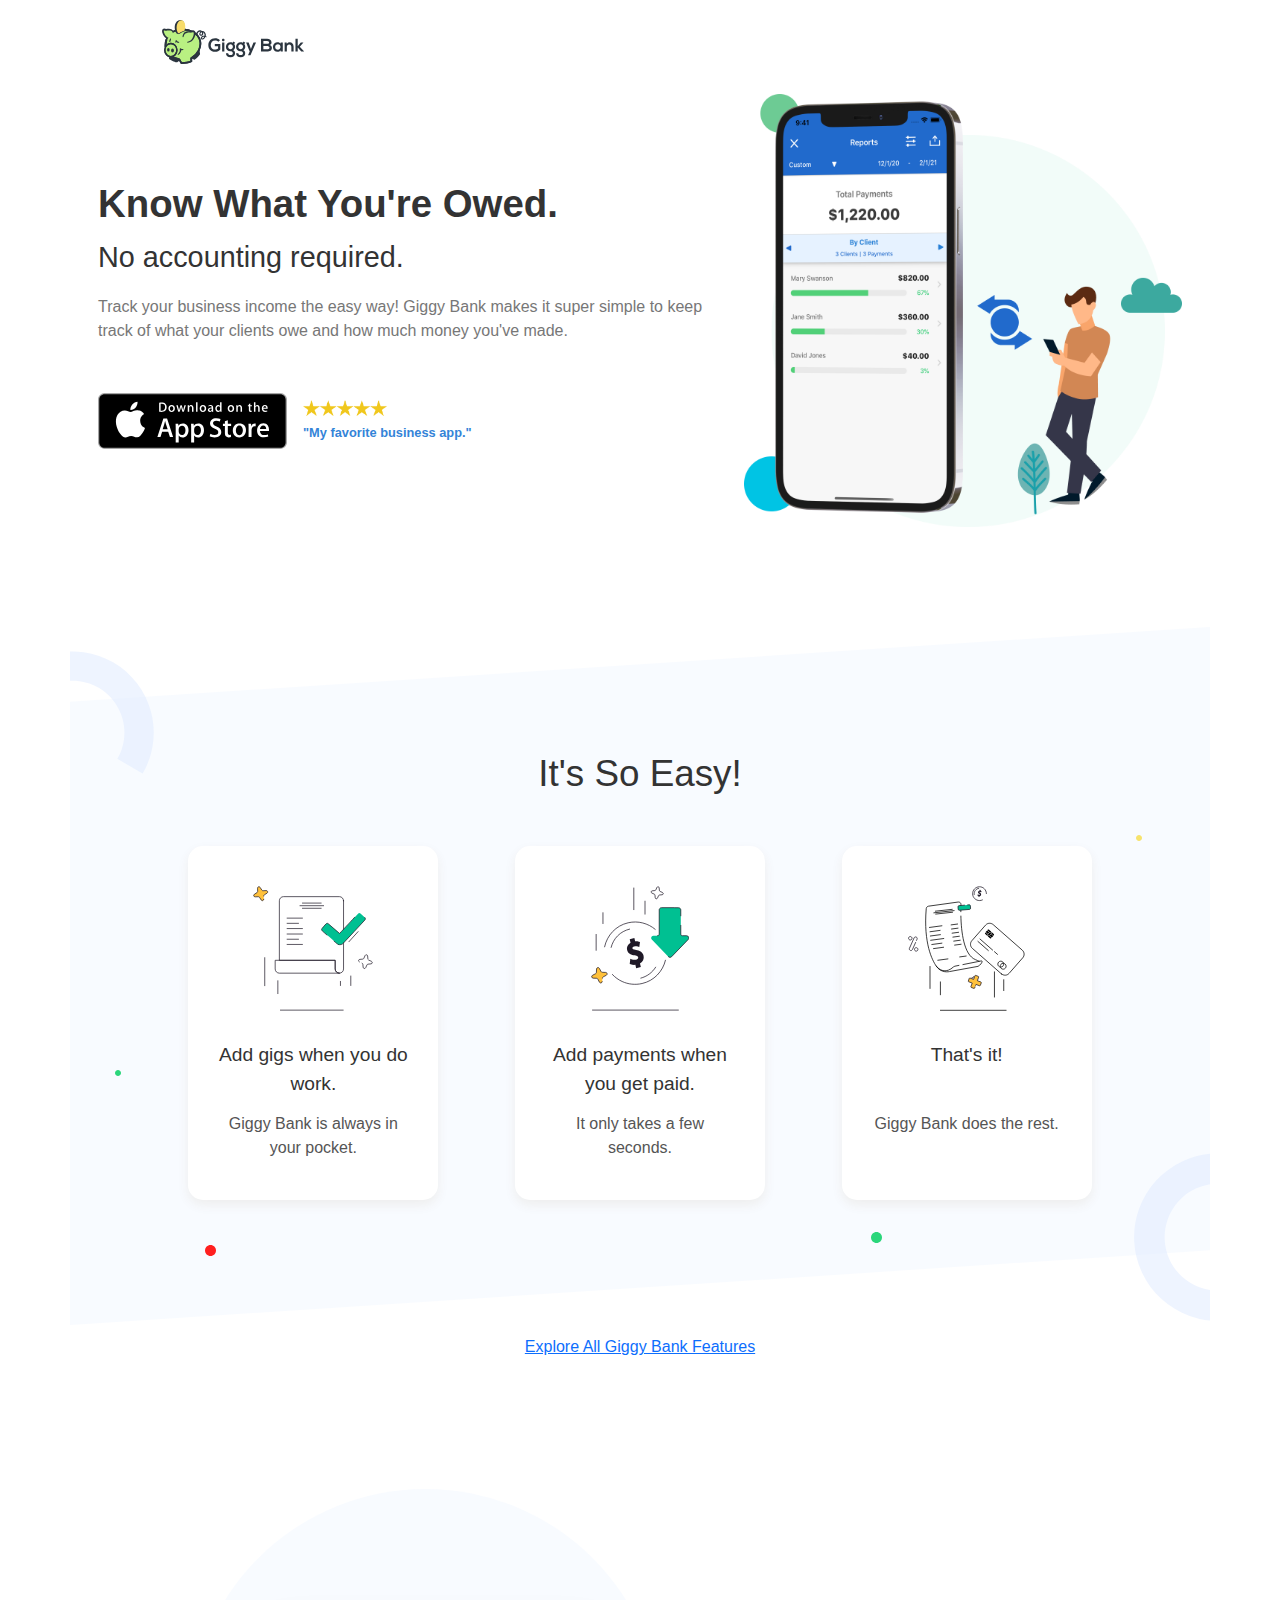
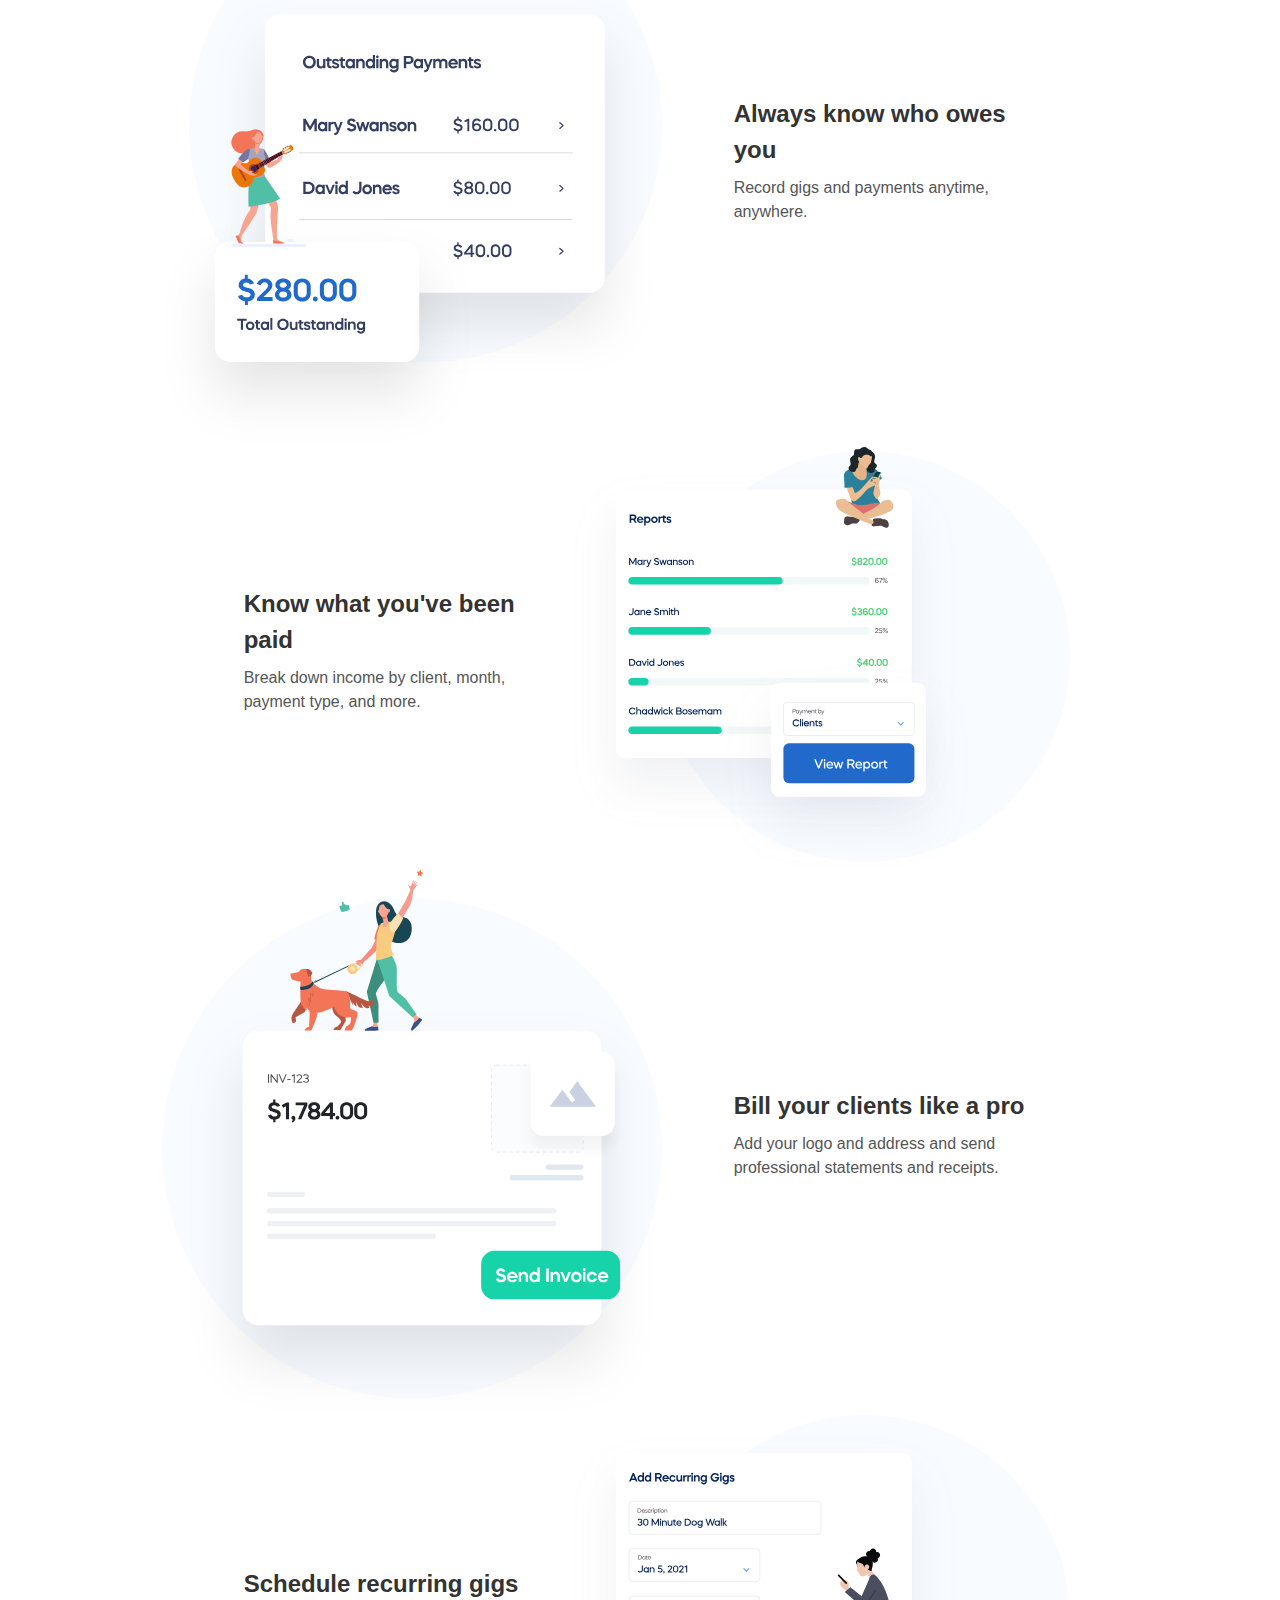
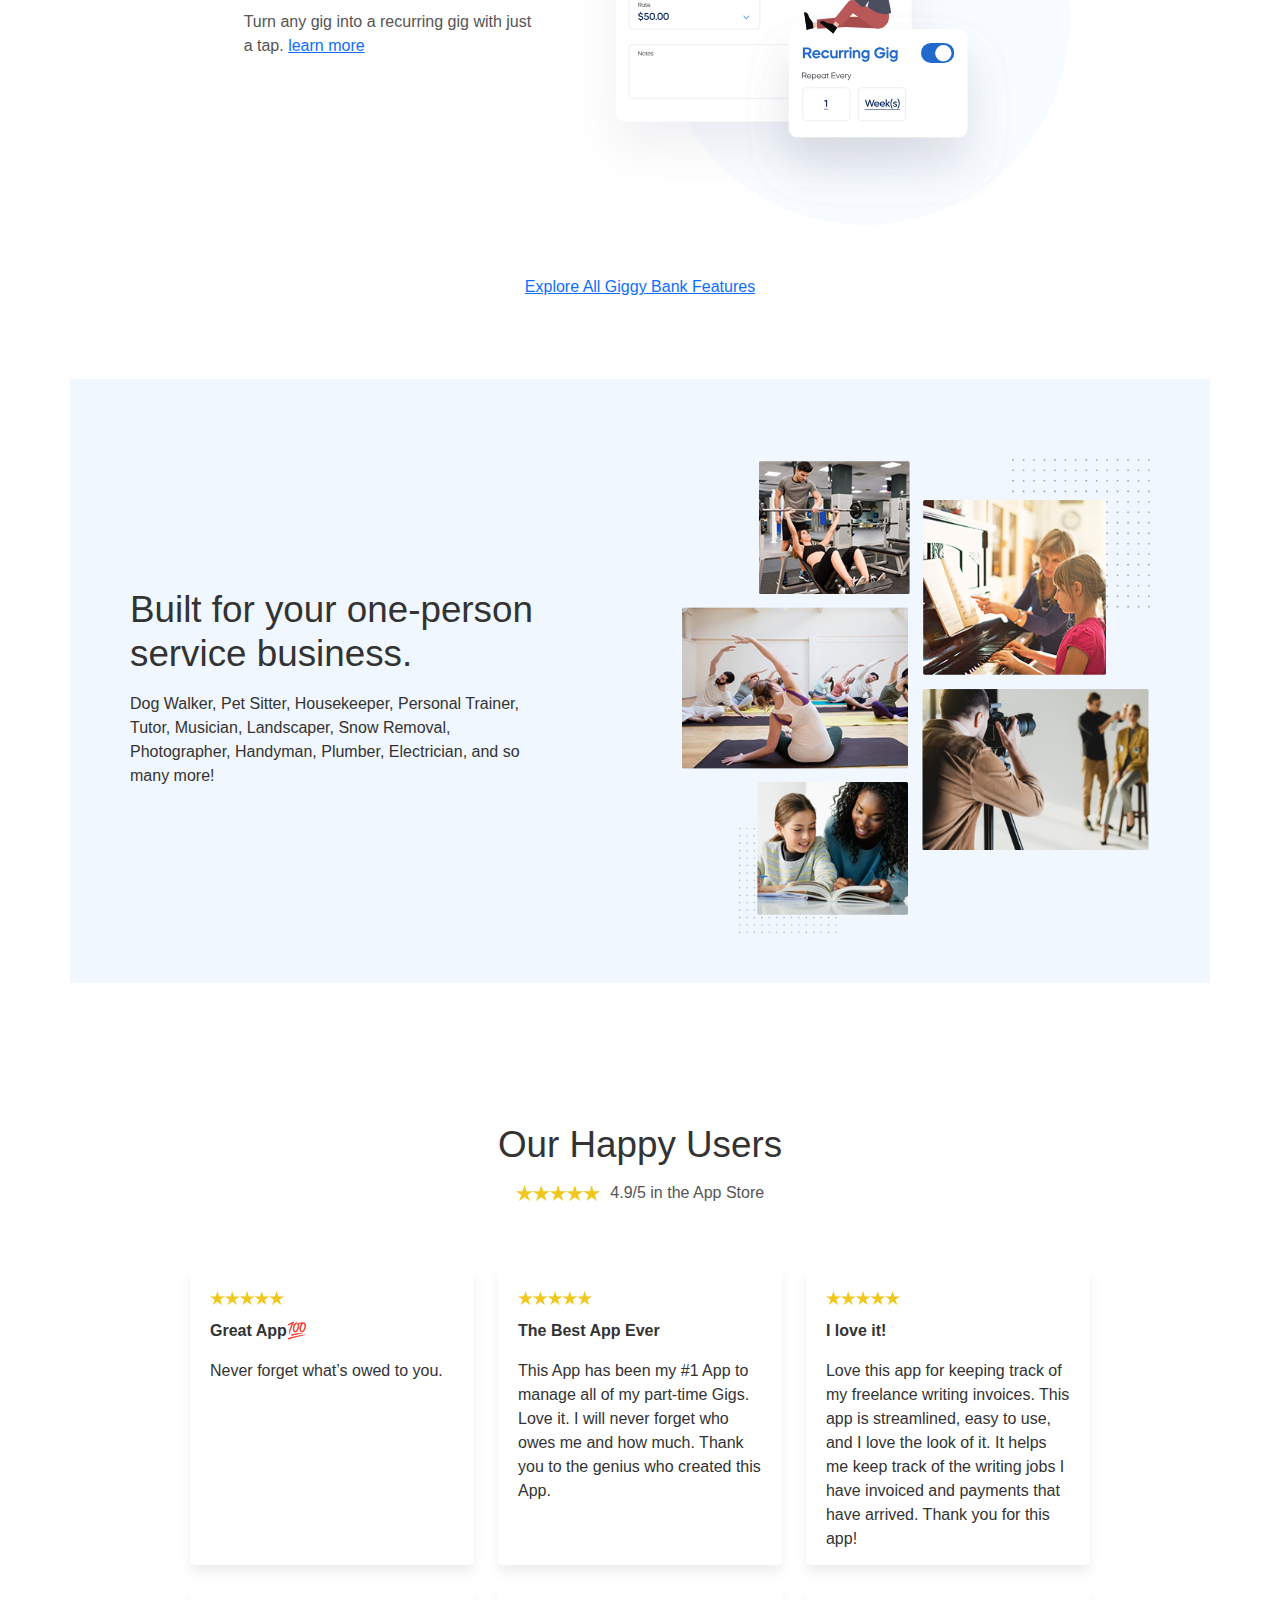
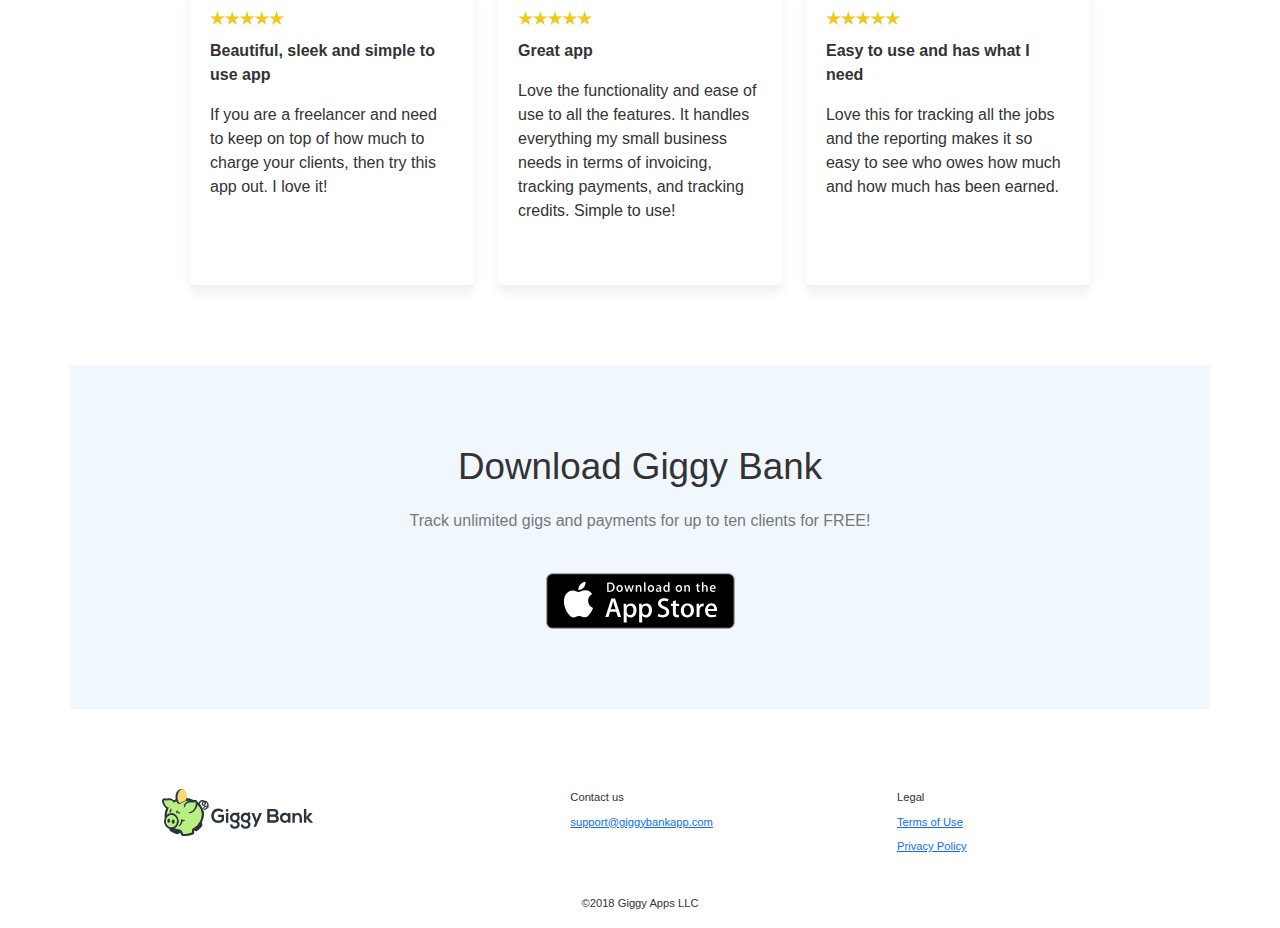
==== index.html @ b068553e "add how to for recurring charges. sitewide layout fixes." ====
<!doctype html>
<html lang="en">

<head>
  <meta http-equiv="Content-Type" content="text/html;charset=UTF-8">
  <meta http-equiv="X-UA-Compatible" content="IE=edge">
  <meta name="viewport" content="width=device-width, initial-scale=1">
  <meta name="description" content="Giggy Bank - Simple Income Tracking For Freelance Businesses">
  <meta http-equiv="Cache-control" content="max-age=2592000">

  <title>Giggy Bank - Simple Income Tracking For Freelance Businesses</title>

  <link rel="shortcut icon" type="image/jpg" href="img/favicon.png"/>
  <link rel="stylesheet" href="css/bootstrap.min.css" />
  <link rel="stylesheet" href="css/style.css" />

  <script async src="https://www.googletagmanager.com/gtag/js?id=G-JTEWN4VPBS"></script>
  <script>
    window.dataLayer = window.dataLayer || [];
    function gtag(){dataLayer.push(arguments);}
    gtag('js', new Date());

    gtag('config', 'G-JTEWN4VPBS');
  </script>

  <script>

    function getURLParameter(name) {
      const params = new URLSearchParams(window.location.search);
      return params.get(name)
    }

    function getCid() {
      var urlCid = getURLParameter('cid')
      return (urlCid != null && urlCid != "") ? urlCid : 'hmpg' 
    }

    function handleAppStoreButtonClicks(event) {      

      let cid = getCid() 

      var appStoreUrl = "https://itunes.apple.com/app/apple-store/id1325116730?pt=118908438&ct=" + cid + "&mt=8"

      gtag('event', 'click', {
        'event_category': 'Outbound Link',
        'event_label': cid,
        'value': 1
      });

      window.open(appStoreUrl)
    }
  </script>

</head>

<body>
  <div class="container">

    <div class="row headerSection" >
      <div class="col-md-12">
        <img src="img/logo.svg" class="topLogo" />
      </div>
    </div>

    <div class="row heroRow align-items-center px-3">
      <div class="col-md-7 heroTextContent">
        <h1>Know What You're Owed.</h1>
        <p class="subheading">No accounting required.</p>
        <p class="heroSubtext">Track your business income the easy way! Giggy Bank makes it super simple to keep track of what your clients owe and how much money you've made.</p>
        <div class="heroButtonAndRating">
          <div>
            <a class="appStoreButton large" onclick="handleAppStoreButtonClicks(event)"></a>
          </div>
          <div class="heroStarsAndQuote" style="margin-left: 16px;">
            <img src="img/stars.png" height="16px" style="margin-bottom: 7px;"/>
            <p class="heroQuote">"My favorite business app."</p>
          </div>
        </div>
        <div class="heroButtonAndRatingCentered">

          <a class="appStoreButton large" onclick="handleAppStoreButtonClicks(event)" style="margin-left: auto; margin-right: auto;"></a>

          <div style="text-align: center; margin-top: 20px;">
            <img src="img/stars.png" height="16px" style="margin-bottom: 7px;"/>
            <p class="heroQuote">"My favorite business app."</p>
          </div>
        </div>
      </div>
      <div class="col-md-5">
        <img src="img/hero.png" class="heroImage" />
      </div>
    </div>

    <div class="row graphicBgSection">
      <div class="col-12"><h2 class="leadingSectionTitle text-center">It's So Easy!</h2></div>
      <div class="col-md-4 steps">
        <div class="stepContainer">
          <div class="stepIconContainer">
            <!-- <img src="img/inline_svg/step1.svg" class="stepImage"/> -->
            <svg class="stepImage" viewBox="0 0 166 173" fill="none" xmlns="http://www.w3.org/2000/svg">
              <path d="M119.607 14.7273H42.1973C39.0453 14.7273 36.4919 17.2807 36.4919 20.4328V102.848H30.7V114.85C30.7 118.045 33.2965 120.635 36.4919 120.635H119.527C122.723 120.635 125.312 118.045 125.312 114.85V20.4328C125.312 17.2807 122.759 14.7273 119.607 14.7273Z" fill="white"/>
              <path d="M37.9409 171.811H124.814" stroke="#1F1927" stroke-miterlimit="10" stroke-linecap="round"/>
              <path d="M15.6823 12.239L19.4114 9.90923C21.092 8.85614 20.2841 6.25948 18.3006 6.34604L13.9079 6.5408C13.2155 6.56965 12.5591 6.22343 12.184 5.63918L9.85422 1.9101C8.80113 0.229488 6.20447 1.03732 6.29103 3.02088L6.48575 7.41358C6.5146 8.10603 6.16838 8.76237 5.58413 9.13744L1.85505 11.4673C0.174435 12.5203 0.982269 15.117 2.96583 15.0304L7.35853 14.8357C8.05097 14.8068 8.70736 15.1531 9.08243 15.7373L11.4122 19.4664C12.4653 21.147 15.062 20.3392 14.9754 18.3556L14.7806 13.9629C14.7518 13.2632 15.0908 12.6069 15.6823 12.239Z" fill="#FFC13B"/>
              <path d="M14.7806 13.9629C14.7518 13.2705 15.098 12.6141 15.6823 12.239L19.4114 9.90923C21.092 8.85614 20.2841 6.25948 18.3006 6.34604L13.9079 6.5408C13.2155 6.56965 12.5591 6.22343 12.184 5.63918L9.85422 1.9101C8.80113 0.229488 6.20447 1.03732 6.29103 3.02088L6.48575 7.41358C6.5146 8.10603 6.16838 8.76237 5.58413 9.13744L1.85505 11.4673C0.174435 12.5203 0.982269 15.117 2.96583 15.0304L7.35853 14.8357C8.05097 14.8068 8.70736 15.1531 9.08243 15.7373L11.4122 19.4664C12.4653 21.147 15.062 20.3392 14.9754 18.3556" stroke="#1F1927" stroke-miterlimit="10" stroke-linecap="round"/>
              <path d="M159.205 108.135L163.403 107.688C165.293 107.486 165.682 104.904 163.937 104.154L160.064 102.481C159.45 102.214 159.032 101.644 158.96 100.98L158.513 96.7823C158.311 94.8925 155.729 94.503 154.978 96.2486L153.305 100.122C153.038 100.735 152.468 101.153 151.805 101.226L147.607 101.673C145.717 101.875 145.327 104.457 147.073 105.207L150.946 106.88C151.559 107.147 151.978 107.717 152.05 108.381L152.497 112.579C152.699 114.468 155.281 114.858 156.032 113.112L157.705 109.239C157.965 108.626 158.542 108.208 159.205 108.135Z" fill="white"/>
              <path d="M159.033 101.031L158.636 96.8476C158.456 94.9651 155.895 94.5467 155.123 96.2706L153.414 100.108C153.147 100.714 152.57 101.125 151.906 101.19L147.723 101.587C145.84 101.767 145.422 104.327 147.146 105.099" stroke="#1F1927" stroke-miterlimit="10" stroke-linecap="round"/>
              <path d="M150.983 106.823C151.588 107.09 152 107.667 152.064 108.331L152.461 112.514C152.641 114.397 155.209 114.815 155.974 113.091L157.683 109.254C157.95 108.648 158.527 108.237 159.191 108.172L163.374 107.775C165.257 107.595 165.675 105.034 163.951 104.263L160.114 102.553" stroke="#1F1927" stroke-miterlimit="10" stroke-linecap="round"/>
              <path d="M16.2528 99.1912V137.982" stroke="#1F1927" stroke-miterlimit="10" stroke-linecap="round"/>
              <path d="M34.3851 131.144V148.96" stroke="#1F1927" stroke-miterlimit="10" stroke-linecap="round"/>
              <path d="M135.352 124.574V137.716" stroke="#1F1927" stroke-miterlimit="10" stroke-linecap="round"/>
              <path d="M121.056 131.988V137.715" stroke="#1F1927" stroke-miterlimit="10" stroke-linecap="round"/>
              <path d="M119.527 120.635H36.4919C33.2965 120.635 30.7 118.046 30.7 114.851V102.848H113.735V114.851C113.735 118.046 116.332 120.635 119.527 120.635Z" stroke="#1F1927" stroke-miterlimit="10" stroke-linecap="round"/>
              <path d="M125.312 20.4328V114.85C125.312 118.045 122.722 120.635 119.527 120.635C116.332 120.635 113.735 118.045 113.735 114.85V102.848H36.4915V20.4328C36.4915 17.2807 39.0449 14.7273 42.1969 14.7273H119.606C122.758 14.7273 125.312 17.2807 125.312 20.4328Z" stroke="#1F1927" stroke-miterlimit="10" stroke-linecap="round"/>
              <path d="M68.4227 23.6497H94.3317" stroke="#1F1927" stroke-miterlimit="10" stroke-linecap="round"/>
              <path d="M65.0121 27.249H97.7444" stroke="#1F1927" stroke-miterlimit="10" stroke-linecap="round"/>
              <path d="M68.4227 30.8486H94.3317" stroke="#1F1927" stroke-miterlimit="10" stroke-linecap="round"/>
              <path d="M47.2108 44.4736H68.424" stroke="#1F1927" stroke-miterlimit="10" stroke-linecap="round"/>
              <path d="M47.2108 58.8923H68.424" stroke="#1F1927" stroke-miterlimit="10" stroke-linecap="round"/>
              <path d="M47.2108 51.6794H62.9926" stroke="#1F1927" stroke-miterlimit="10" stroke-linecap="round"/>
              <path d="M47.2108 66.4729H68.424" stroke="#1F1927" stroke-miterlimit="10" stroke-linecap="round"/>
              <path d="M47.2108 80.8918H68.424" stroke="#1F1927" stroke-miterlimit="10" stroke-linecap="round"/>
              <path d="M47.2108 73.686H62.9926" stroke="#1F1927" stroke-miterlimit="10" stroke-linecap="round"/>
              <path d="M120.624 81.1512C118.705 81.2666 117.674 80.9853 115.986 79.5499C109.494 74.0248 102.274 67.7568 95.8471 62.073C94.5993 60.9694 94.6715 59.9163 95.6019 58.719C97.0806 56.822 99.2517 54.3119 100.932 52.5735C101.993 51.4772 102.995 51.2752 104.286 52.3427C109.371 56.5623 114.666 61.3805 119.809 65.7299C128.327 56.6633 136.918 47.1927 145.393 38.2703C146.569 37.0369 147.578 37.1739 148.754 38.1404C150.608 39.6696 153.046 41.9416 154.712 43.6728C155.765 44.7619 155.981 45.7862 154.835 47.034C145.169 57.5577 134.833 68.6801 125.103 79.0523C123.545 80.7185 122.542 81.0358 120.624 81.1512Z" fill="#00C092"/>
              <path d="M102.36 67.8002C100.341 65.9176 97.7295 63.9268 95.8325 62.0731C94.7073 60.9695 94.6279 59.9236 95.5945 58.7191C97.1236 56.8149 99.237 54.312 100.932 52.5736C102.007 51.4773 102.995 51.2753 104.286 52.3428C109.4 56.5335 114.608 61.4383 119.859 65.6868C122.924 62.4121 128.421 56.4831 130.902 53.8071C133.383 51.1311 132.885 51.672 134.797 49.6163C136.708 47.5606 138.793 45.3102 140.776 43.1824" stroke="#1F1927" stroke-miterlimit="10" stroke-linecap="round" stroke-linejoin="round"/>
              <path d="M154.827 43.6587C155.505 44.8055 156.025 45.7721 154.863 47.0271C145.111 57.5797 134.862 68.6515 125.103 79.0598C123.538 80.726 122.513 80.9568 120.631 81.166C118.748 81.3752 117.565 80.7188 116.014 79.5936C114.896 78.7785 113.439 77.2854 112.271 76.3838" stroke="#1F1927" stroke-miterlimit="10" stroke-linecap="round" stroke-linejoin="round"/>
              <path d="M145.429 63.1406C141.202 67.8146 136.976 72.4886 132.749 77.1554" stroke="#1F1927" stroke-miterlimit="10" stroke-linecap="round" stroke-linejoin="round"/>
            </svg>
          </div>
          <p class="stepHeading">Add gigs when you do work.</p>
          <p class="stepText">Giggy Bank is always in your pocket.</p>
        </div>
      </div>
      <div class="col-md-4 steps">
        <div class="stepContainer">
          <div class="stepIconContainer">
            <!-- <img src="img/inline_svg/step2.svg" class="stepImage"/> -->
            <svg class="stepImage" viewBox="0 0 134 170" fill="none" xmlns="http://www.w3.org/2000/svg">
              <path d="M60.1187 134.076C83.75 134.076 102.907 114.919 102.907 91.2876C102.907 67.6562 83.75 48.4993 60.1187 48.4993C36.4874 48.4993 17.3304 67.6562 17.3304 91.2876C17.3304 114.919 36.4874 134.076 60.1187 134.076Z" fill="white"/>
              <path d="M130.032 67.6024H124.319C123.104 67.6024 122.122 66.6128 122.122 65.3982V47.4266V32.5366C122.122 30.8796 120.78 29.5376 119.123 29.5376H113.845C113.838 29.5001 113.83 29.4701 113.815 29.4326H95.926C94.8239 29.4326 93.8642 29.9875 93.3019 30.8347C92.972 31.3145 92.7696 31.8993 92.7696 32.5366V32.5966V65.4057C92.7696 66.6203 91.7799 67.6099 90.5653 67.6099H84.8522C82.1755 67.6099 80.8185 70.8264 82.6704 72.7457L105.26 96.1605C106.452 97.3901 108.439 97.3901 109.624 96.1605L132.214 72.7457C134.081 70.8114 132.709 67.6024 130.032 67.6024Z" fill="#00C092"/>
              <path d="M101.286 100.967C97.7098 116.225 85.7812 128.903 69.4817 132.644C59.9973 134.819 50.5205 133.626 42.3182 129.855C37.3474 127.568 32.8338 124.33 29.0701 120.318" stroke="#1F1927" stroke-miterlimit="10" stroke-linecap="round"/>
              <path d="M18.4917 82.7332C21.7606 67.0184 33.8541 53.8452 50.5285 50.0215C64.0316 46.925 77.5047 50.6513 87.3414 58.9361" stroke="#1F1927" stroke-miterlimit="10" stroke-linecap="round"/>
              <path d="M27.3758 83.4976C30.2623 71.5166 39.6717 61.5749 52.5 58.6284" stroke="#1F1927" stroke-miterlimit="10" stroke-linecap="round"/>
              <path d="M87.9333 110.414C83.3298 117.904 76.0272 123.145 67.795 125.289" stroke="#1F1927" stroke-miterlimit="10" stroke-linecap="round"/>
              <path d="M67.7949 110.301L61.407 111.764L60.3648 107.228C58.0406 107.452 55.7015 107.183 53.962 106.455L52.6575 105.915L53.4822 98.9803L55.7164 99.8275C57.4184 100.472 59.5252 100.607 61.3471 100.187C63.3939 99.715 64.496 98.4479 64.1511 96.9559C63.9337 96.0038 63.3789 94.9391 59.5551 94.3243C55.0716 93.657 50.3108 92.2625 49.1037 87.0067C48.174 82.9431 49.9733 79.1643 53.7446 77.0275L52.65 72.2516L58.9928 70.7971L59.9975 75.1757C61.8194 75.0182 63.5138 75.1981 65.1408 75.708L66.6403 76.1803L65.6957 83.0331L63.6038 82.4032C62.8016 82.1633 61.1446 81.661 58.7229 82.2158C56.9685 82.6207 56.0838 83.5804 56.3612 84.795C56.5711 85.7097 57.036 86.3694 61.407 87.1042C65.4182 87.7565 70.1942 89.241 71.5062 94.9541C72.4659 99.1452 70.539 103.171 66.6478 105.391L67.7949 110.301Z" fill="#1F1927"/>
              <path d="M16.6478 123.557L20.8239 121.428C22.7058 120.468 22.091 117.634 19.9842 117.544L15.2982 117.341C14.556 117.311 13.8962 116.884 13.5588 116.224L11.4296 112.048C10.4699 110.166 7.63579 110.781 7.54582 112.888L7.34337 117.574C7.31338 118.316 6.88603 118.976 6.22625 119.313L2.05018 121.443C0.168301 122.402 0.783094 125.236 2.88989 125.326L7.57584 125.529C8.31809 125.559 8.97783 125.986 9.31522 126.646L11.4445 130.822C12.4042 132.704 15.2383 132.089 15.3282 129.982L15.5307 125.296C15.5607 124.562 15.988 123.894 16.6478 123.557Z" fill="#FFC13B"/>
              <path d="M15.5307 125.296C15.5607 124.554 15.988 123.894 16.6478 123.557L20.8239 121.428C22.7058 120.468 22.091 117.634 19.9842 117.544L15.2982 117.341C14.556 117.311 13.8962 116.884 13.5588 116.224L11.4296 112.048C10.4699 110.166 7.63579 110.781 7.54582 112.888L7.34337 117.574C7.31338 118.316 6.88603 118.976 6.22625 119.313L2.05018 121.443C0.168301 122.402 0.783094 125.236 2.88989 125.326L7.57584 125.529C8.31809 125.559 8.97783 125.986 9.31522 126.646L11.4445 130.822C12.4042 132.704 15.2383 132.089 15.3282 129.982" stroke="#1F1927" stroke-miterlimit="10" stroke-linecap="round"/>
              <path d="M93.1897 12.2337L96.811 11.8888C98.4455 11.7313 98.8053 9.51208 97.3058 8.84481L93.9845 7.36779C93.4596 7.13537 93.0998 6.63305 93.0473 6.06324L92.7023 2.44193C92.5449 0.814966 90.3257 0.447608 89.6584 1.94711L88.1814 5.2685C87.949 5.79333 87.4467 6.15321 86.8768 6.20569L83.2555 6.55057C81.6285 6.70802 81.2611 8.92728 82.7606 9.59456L86.0821 11.0716C86.6069 11.304 86.9668 11.8063 87.0193 12.3761L87.3641 15.9974C87.5216 17.6244 89.7409 17.9918 90.4081 16.4923L91.8851 13.1709C92.1176 12.6461 92.6199 12.2862 93.1897 12.2337Z" fill="white"/>
              <path d="M93.1897 12.2337L96.811 11.8888C98.4455 11.7313 98.8053 9.51208 97.3058 8.84481L93.9845 7.3678C93.4596 7.13537 93.0998 6.63305 93.0473 6.06324L92.7023 2.44193C92.5449 0.814966 90.3257 0.447608 89.6584 1.94711L88.1814 5.2685C87.949 5.79333 87.4467 6.15321 86.8768 6.20569L83.2555 6.55057C81.6285 6.70802 81.2611 8.92728 82.7606 9.59456L86.0821 11.0716C86.6069 11.304 86.9668 11.8063 87.0193 12.3761L87.3641 15.9974C87.5216 17.6244 89.7409 17.9918 90.4081 16.4923L91.8851 13.1709C92.1176 12.6461 92.6199 12.2862 93.1897 12.2337Z" stroke="#1F1927" stroke-miterlimit="10"/>
              <path d="M1.51831 168.774H119.372" stroke="#1F1927" stroke-miterlimit="10"/>
              <path d="M122.123 40.4989V32.5366C122.123 30.8796 120.781 29.5376 119.124 29.5376H113.846C113.838 29.5001 113.831 29.4701 113.816 29.4326H95.9267C94.8245 29.4326 93.8648 29.9875 93.3025 30.8347C92.9726 31.3145 92.7702 31.8993 92.7702 32.5366V32.5966V65.4057C92.7702 66.6203 91.7805 67.6099 90.5659 67.6099" stroke="#1F1927" stroke-miterlimit="10" stroke-linecap="round"/>
              <path d="M105.261 96.1606C106.453 97.3901 108.44 97.3901 109.624 96.1606L132.214 72.7458C134.074 70.8189 132.702 67.61 130.033 67.61H124.32C123.105 67.61 122.123 66.6204 122.123 65.4058V53.5747" stroke="#1F1927" stroke-miterlimit="10" stroke-linecap="round"/>
              <path d="M58.2211 32.1543V2.72656" stroke="#1F1927" stroke-miterlimit="10" stroke-linecap="round"/>
              <path d="M73.4637 38.2422V20.623" stroke="#1F1927" stroke-miterlimit="10" stroke-linecap="round"/>
              <path d="M6.99805 87.479V65.8337" stroke="#1F1927" stroke-miterlimit="10" stroke-linecap="round"/>
              <path d="M16.2659 51.0936V36.376" stroke="#1F1927" stroke-miterlimit="10" stroke-linecap="round"/>
            </svg>
          </div>
          <p class="stepHeading">Add payments when you get paid.</p>
          <p class="stepText">It only takes a few seconds.</p>
        </div>
      </div>
      <div class="col-md-4 steps">
        <div class="stepContainer">
          <div class="stepIconContainer">
            <!-- <img src="img/inline_svg/step3.svg" class="stepImage"/> -->
            <svg class="stepImage" viewBox="0 0 154 165" fill="none" xmlns="http://www.w3.org/2000/svg">
              <path d="M123.343 116.016L84.9461 82.3204C81.9813 79.7207 81.6855 75.2075 84.2915 72.2427L102.376 51.6278C104.976 48.663 109.489 48.3672 112.454 50.9732L150.851 84.6683C153.816 87.268 154.111 91.7812 151.505 94.746L133.421 115.361C130.815 118.319 126.308 118.615 123.343 116.016Z" fill="white"/>
              <path d="M123.343 116.016L84.9461 82.3204C81.9813 79.7207 81.6855 75.2075 84.2915 72.2427L102.376 51.6278C104.976 48.663 109.489 48.3672 112.454 50.9732L150.851 84.6683C153.816 87.268 154.111 91.7812 151.505 94.746L133.421 115.361C130.815 118.319 126.308 118.615 123.343 116.016Z" stroke="black" stroke-miterlimit="10" stroke-linecap="round"/>
              <path d="M107.84 65.5203L110.691 68.0256L112.573 65.8791L109.722 63.3801L107.877 65.4825C107.871 65.4951 107.858 65.5077 107.84 65.5203Z" fill="black"/>
              <path d="M109.319 61.385C108.84 60.9633 108.11 61.0136 107.689 61.492L105.794 63.6511C105.372 64.1295 105.422 64.8596 105.901 65.2814C106.379 65.7031 107.109 65.6527 107.531 65.1744L109.426 63.0153C109.848 62.5369 109.797 61.8005 109.319 61.385Z" fill="black"/>
              <path d="M109.791 61.2023C110.219 61.7059 110.294 62.4109 109.999 62.99L112.888 65.5267L113.328 65.0231C113.794 64.4881 113.744 63.6761 113.209 63.2103L110.282 60.6421L109.791 61.2023Z" fill="black"/>
              <path d="M107.469 65.8159C106.952 66.1117 106.304 66.0991 105.788 65.7655L105.291 66.332L104.938 66.0236L105.435 65.4571C105.039 64.9913 104.944 64.3492 105.171 63.7953L102.25 61.2334L101.892 61.6362C101.426 62.1713 101.476 62.9833 102.011 63.4491L108.218 68.8939C108.753 69.3597 109.565 69.3094 110.03 68.7743L110.389 68.3715L107.469 65.8159Z" fill="black"/>
              <path d="M104.442 58.7346L102.56 60.8811L105.411 63.3864C105.424 63.3738 105.43 63.3549 105.442 63.336L107.287 61.2336L104.442 58.7346Z" fill="black"/>
              <path d="M107.638 60.9188C108.173 60.5474 108.884 60.5348 109.438 60.8936L109.936 60.3271L107.008 57.7589C106.473 57.2931 105.661 57.3435 105.196 57.8785L104.755 58.3821L107.638 60.9188Z" fill="black"/>
              <path d="M122.481 107.033C124.637 107.033 126.384 105.286 126.384 103.13C126.384 100.975 124.637 99.2275 122.481 99.2275C120.326 99.2275 118.579 100.975 118.579 103.13C118.579 105.286 120.326 107.033 122.481 107.033Z" stroke="black" stroke-miterlimit="10"/>
              <path d="M121.738 106.24C121.65 105.214 121.959 104.156 122.695 103.319C123.413 102.501 124.401 102.054 125.408 101.997" stroke="black" stroke-miterlimit="10" stroke-linecap="round"/>
              <path d="M126.825 102.173C127.322 102.33 127.794 102.595 128.209 102.96C129.833 104.383 129.991 106.85 128.568 108.468C127.146 110.092 124.678 110.249 123.06 108.827C122.645 108.461 122.33 108.033 122.11 107.568" stroke="black" stroke-miterlimit="10" stroke-linecap="round"/>
              <path d="M114.122 86.7139L118.157 90.2577" stroke="black" stroke-miterlimit="10" stroke-linecap="round"/>
              <path d="M95.0621 69.9895L111.724 84.6056" stroke="black" stroke-miterlimit="10" stroke-linecap="round"/>
              <path d="M92.2925 73.1428L106.078 85.2411" stroke="black" stroke-miterlimit="10" stroke-linecap="round"/>
              <path d="M94.7907 99.297L95.0802 99.2404C95.1431 99.2278 95.1557 99.2278 95.1557 99.2278L96.8742 98.8879C97.5666 98.7494 98.1457 99.4355 97.875 100.09C97.2455 101.626 95.7852 104.075 92.4805 106.076L54.889 112.925C54.889 112.925 43.5713 115.877 37.283 105.705" fill="white"/>
              <path d="M94.4505 99.3662L61.8821 105.85C61.2274 105.982 60.6169 106.284 60.1259 106.731C50.5392 115.543 42.9794 111.213 39.4418 108.021C38.4095 107.09 37.717 106.253 37.4149 105.869C37.3645 105.793 37.3205 105.736 37.289 105.699C37.2701 105.68 37.2638 105.661 37.2575 105.648C37.2512 105.642 37.2512 105.642 37.2449 105.636C32.3918 98.6423 20.1802 76.0635 24.064 29.8862C24.2025 28.1992 25.4929 26.8333 27.1673 26.6004L66.3261 21.1367C68.2774 20.866 69.9959 22.4207 69.9203 24.3847C69.3475 38.6672 68.8062 88.9612 88.9238 97.1568C88.9301 97.1568 94.1609 99.4229 94.4505 99.3662Z" fill="white"/>
              <path d="M94.7907 99.297L95.0802 99.2404C95.1431 99.2278 95.1557 99.2278 95.1557 99.2278L96.8742 98.8879C97.5666 98.7494 98.1457 99.4355 97.875 100.09C97.2455 101.626 95.7852 104.075 92.4805 106.076L54.889 112.925C54.889 112.925 43.5713 115.877 37.283 105.705" stroke="black" stroke-miterlimit="10" stroke-linecap="round"/>
              <path d="M67.2134 104.792L61.8818 105.856C61.2271 105.988 60.6166 106.29 60.1256 106.737C50.5389 115.55 42.9791 111.219 39.4415 108.027C38.4092 107.096 37.7167 106.259 37.4146 105.875C37.3642 105.799 37.3202 105.742 37.2887 105.705C37.2698 105.686 37.2635 105.667 37.2572 105.654C37.2509 105.648 37.2509 105.648 37.2446 105.642C32.3915 98.6485 20.1799 76.0696 24.0637 29.8923C24.2022 28.2053 25.4926 26.8394 27.167 26.6065L66.3258 21.1428C68.2771 20.8721 69.9956 22.4269 69.92 24.3908C69.8256 26.7261 69.7312 30.0182 69.7312 33.9334" stroke="black" stroke-miterlimit="10" stroke-linecap="round"/>
              <path d="M69.8012 39.6807C70.267 60.2515 73.6095 90.9189 88.9306 97.1568C88.9306 97.1568 94.1677 99.4229 94.4509 99.3663L72.5331 103.728" stroke="black" stroke-miterlimit="10" stroke-linecap="round"/>
              <path d="M36.156 33.2415L58.4138 30.8118" stroke="black" stroke-miterlimit="10" stroke-linecap="round"/>
              <path d="M36.5717 37.0557L58.8295 34.626" stroke="black" stroke-miterlimit="10" stroke-linecap="round"/>
              <path d="M34.1041 35.3941L60.8814 32.4734" stroke="black" stroke-miterlimit="10" stroke-linecap="round"/>
              <path d="M28.3193 54.7123L44.7483 52.4966" stroke="black" stroke-miterlimit="10" stroke-linecap="round"/>
              <path d="M56.9282 51.3448L65.4637 50.1929" stroke="black" stroke-miterlimit="10" stroke-linecap="round"/>
              <path d="M57.463 56.783L65.9985 55.6311" stroke="black" stroke-miterlimit="10" stroke-linecap="round"/>
              <path d="M58.2559 62.2596L66.7914 61.1077" stroke="black" stroke-miterlimit="10" stroke-linecap="round"/>
              <path d="M59.2886 67.459L67.8241 66.3008" stroke="black" stroke-miterlimit="10" stroke-linecap="round"/>
              <path d="M60.4085 72.7403L68.944 71.5884" stroke="black" stroke-miterlimit="10" stroke-linecap="round"/>
              <path d="M61.5606 78.0335L70.0961 76.8816" stroke="black" stroke-miterlimit="10" stroke-linecap="round"/>
              <path d="M68.2645 93.6194L76.8 92.4675" stroke="black" stroke-miterlimit="10" stroke-linecap="round"/>
              <path d="M29.0558 60.3899L42.3563 58.5896" stroke="black" stroke-miterlimit="10" stroke-linecap="round"/>
              <path d="M29.4961 66.0236L42.7966 64.2234" stroke="black" stroke-miterlimit="10" stroke-linecap="round"/>
              <path d="M29.9376 71.6571L47.2352 69.3218" stroke="black" stroke-miterlimit="10" stroke-linecap="round"/>
              <path d="M31.447 77.2341L44.7475 75.4338" stroke="black" stroke-miterlimit="10" stroke-linecap="round"/>
              <path d="M33.6943 82.6479L46.9949 80.8477" stroke="black" stroke-miterlimit="10" stroke-linecap="round"/>
              <path d="M39.3917 98.0193L52.6923 96.2253" stroke="black" stroke-miterlimit="10" stroke-linecap="round"/>
              <path d="M96.2764 126.779L91.5492 125.042L93.3054 120.264C93.4438 119.88 93.2487 119.452 92.8648 119.314L89.3272 118.011C88.9432 117.872 88.5152 118.067 88.3767 118.451L86.6205 123.229L81.8932 121.492C81.4841 121.341 81.0246 121.548 80.8735 121.964L79.6083 125.394C79.4572 125.804 79.665 126.263 80.0804 126.414L84.8076 128.151L83.0514 132.929C82.913 133.313 83.1081 133.741 83.4921 133.88L87.0296 135.183C87.4136 135.321 87.8417 135.126 87.9801 134.742L89.7363 129.964L94.4636 131.702C94.8727 131.853 95.3322 131.645 95.4833 131.23L96.7485 127.799C96.8996 127.384 96.6856 126.93 96.2764 126.779Z" fill="#FFC13B"/>
              <path d="M89.3025 131.141L89.7368 129.958L94.4641 131.695C94.8732 131.846 95.3327 131.639 95.4838 131.223L96.749 127.793C96.9001 127.383 96.6924 126.924 96.2769 126.773L91.5497 125.036L93.3059 120.258C93.4443 119.874 93.2492 119.446 92.8653 119.307L89.3277 118.004C88.9437 117.866 88.5157 118.061 88.3772 118.445L86.621 123.223L81.8937 121.485C81.4846 121.334 81.025 121.542 80.874 121.957L79.6088 125.388C79.4577 125.797 79.6654 126.257 80.0809 126.408L84.8081 128.145L83.0519 132.923C82.9134 133.307 83.1086 133.735 83.4926 133.873L87.0301 135.176C87.4141 135.315 87.8421 135.12 87.9806 134.736L88.522 133.269" stroke="#1F1927" stroke-miterlimit="10" stroke-linecap="round" stroke-linejoin="round"/>
              <path d="M86.4193 119.692L85.7836 121.417L84.5435 120.957" stroke="#1F1927" stroke-miterlimit="10" stroke-linecap="round" stroke-linejoin="round"/>
              <path d="M94.4212 19.2166C99.4516 19.2166 103.53 15.1387 103.53 10.1083C103.53 5.07793 99.4516 1 94.4212 1C89.3908 1 85.3129 5.07793 85.3129 10.1083C85.3129 15.1387 89.3908 19.2166 94.4212 19.2166Z" fill="white"/>
              <path d="M98.2158 18.3921C97.1016 18.9019 95.8741 19.1978 94.5712 19.2166C89.5418 19.3048 85.3936 15.2951 85.3118 10.2657C85.2237 5.23629 89.2333 1.08814 94.2627 1.00631C99.2921 0.918183 103.44 4.92786 103.522 9.95726" stroke="#1F1927" stroke-miterlimit="10" stroke-linecap="round"/>
              <path d="M94.3511 14.4576L92.8655 14.1932L93.0544 13.142C92.5445 12.9784 92.0724 12.714 91.7702 12.3993L91.5436 12.1664L92.3431 10.7752L92.7396 11.1529C93.0418 11.4425 93.4761 11.6628 93.8978 11.7383C94.3762 11.8264 94.7224 11.6565 94.7854 11.3103C94.8232 11.09 94.8043 10.813 94.0489 10.3409C93.1614 9.79327 92.2801 9.06939 92.4941 7.84823C92.6641 6.90404 93.388 6.26828 94.3762 6.15498L94.5777 5.04712L96.0506 5.3115L95.868 6.33123C96.2709 6.46341 96.6108 6.65226 96.9067 6.91034L97.1836 7.14324L96.3653 8.50916L95.9813 8.18815C95.8366 8.06226 95.5281 7.81047 94.9679 7.70975C94.5588 7.63422 94.2881 7.76011 94.2378 8.04337C94.2 8.25738 94.2377 8.43993 95.0938 8.98756C95.8806 9.48483 96.7619 10.2339 96.5227 11.5621C96.3465 12.5377 95.5785 13.2112 94.5525 13.3308L94.3511 14.4576Z" fill="#1F1927"/>
              <path d="M87.3888 11.2222C86.772 7.33843 89.422 3.69383 93.3058 3.08325" stroke="#1F1927" stroke-miterlimit="10" stroke-linecap="round"/>
              <path d="M81.2757 30.8809L67.843 32.0014C67.0373 32.0706 66.3323 31.4726 66.2694 30.6669L66.005 27.4881C65.9357 26.6824 66.5337 25.9774 67.3394 25.9145L80.7722 24.794C81.5779 24.7248 82.2829 25.3228 82.3458 26.1285L82.6102 29.3073C82.6731 30.1067 82.0751 30.8117 81.2757 30.8809Z" fill="#00C092"/>
              <path d="M78.7645 24.9639L81.0243 24.7751C81.6852 24.7184 82.2706 25.3416 82.3398 26.1662L82.5979 29.2694C82.6672 30.094 82.1888 30.8053 81.5278 30.8619L67.5726 32.0265C66.9117 32.0831 66.3263 31.4599 66.2571 30.6354L65.999 27.5321C65.9297 26.7075 66.4081 25.9962 67.0691 25.9396L74.6226 25.3101" stroke="#1F1927" stroke-miterlimit="10" stroke-linecap="round" stroke-linejoin="round"/>
              <path d="M3.34866 85.1275C3.23536 85.096 3.12833 85.0583 3.01503 85.0079C1.94494 84.5295 1.46029 83.2706 1.94497 82.2005L8.08223 68.472C8.56062 67.4019 9.81952 66.9235 10.8896 67.4019C11.9597 67.8803 12.4444 69.1392 11.9597 70.2092L5.82244 83.9378C5.39441 84.9009 4.33692 85.3919 3.34866 85.1275Z" fill="white"/>
              <path d="M10.8333 85.9709C12.0987 85.9709 13.1245 84.9451 13.1245 83.6797C13.1245 82.4143 12.0987 81.3884 10.8333 81.3884C9.56789 81.3884 8.54205 82.4143 8.54205 83.6797C8.54205 84.9451 9.56789 85.9709 10.8333 85.9709Z" fill="white"/>
              <path d="M3.0089 71.2795C4.27432 71.2795 5.30012 70.2537 5.30012 68.9882C5.30012 67.7228 4.27432 66.697 3.0089 66.697C1.74348 66.697 0.717651 67.7228 0.717651 68.9882C0.717651 70.2537 1.74348 71.2795 3.0089 71.2795Z" fill="white"/>
              <path d="M10.0274 74.5399L5.82263 83.9378C5.3946 84.9009 4.33081 85.3856 3.34255 85.1275C3.22925 85.096 3.12226 85.0583 3.00895 85.0079C1.93887 84.5295 1.45418 83.2706 1.93886 82.2005L8.07612 68.472C8.55451 67.4019 9.81341 66.9235 10.8835 67.4019C11.9536 67.8803 12.4383 69.1392 11.9536 70.2092L11.2171 71.8522" stroke="#1F1927" stroke-miterlimit="10" stroke-linecap="round"/>
              <path d="M10.8333 85.9709C12.0987 85.9709 13.1245 84.9451 13.1245 83.6797C13.1245 82.4143 12.0987 81.3884 10.8333 81.3884C9.56789 81.3884 8.54205 82.4143 8.54205 83.6797C8.54205 84.9451 9.56789 85.9709 10.8333 85.9709Z" stroke="#1F1927" stroke-miterlimit="10"/>
              <path d="M3.0089 71.2795C4.27432 71.2795 5.30012 70.2537 5.30012 68.9882C5.30012 67.7228 4.27432 66.697 3.0089 66.697C1.74348 66.697 0.717651 67.7228 0.717651 68.9882C0.717651 70.2537 1.74348 71.2795 3.0089 71.2795Z" stroke="#1F1927" stroke-miterlimit="10"/>
              <path d="M42.7969 164.081H129.531" stroke="black" stroke-miterlimit="10" stroke-linecap="round"/>
              <path d="M29.0557 106.24V135.227" stroke="black" stroke-miterlimit="10" stroke-linecap="round"/>
              <path d="M42.7969 126.597V143.592" stroke="black" stroke-miterlimit="10" stroke-linecap="round"/>
              <path d="M114.122 113.322V146.62" stroke="black" stroke-miterlimit="10" stroke-linecap="round"/>
              <path d="M126.384 123.701V138.046" stroke="black" stroke-miterlimit="10" stroke-linecap="round"/>
              </svg>

          </div>
          <p class="stepHeading">That's it!</p>
          <p class="stepText">Giggy Bank does the rest.</p>
        </div>
      </div>
    </div>

    <p class="featureLinkContainer" style="margin-bottom: 50px;"><a class="attributableLink" href="features.html">Explore All Giggy Bank Features</a></p>

    <div class="featuresSection">
        <div class="row align-items-center">
            <div class="col-7">
                <!-- <img src="img/inline_svg/feature_outstanding.svg" class="featureImage" /> -->
                <svg class="featureImage" viewBox="0 0 795 886" fill="none" xmlns="http://www.w3.org/2000/svg">
                <circle cx="419" cy="376" r="376" fill="#F1F7FF" fill-opacity="0.5"/>
                <g filter="url(#filter0_d)">
                <rect x="164" y="199" width="540" height="443" rx="24" fill="white"/>
                </g>
                <path d="M234.307 264.984C231.395 264.984 228.961 265.969 227.006 267.924C225.064 269.865 224.094 272.299 224.094 275.197C224.094 278.109 225.064 280.543 227.006 282.512C228.975 284.453 231.408 285.424 234.307 285.424C237.232 285.424 239.68 284.453 241.621 282.512C243.576 280.557 244.561 278.123 244.561 275.197C244.561 272.285 243.576 269.865 241.621 267.924C239.68 265.969 237.246 264.984 234.307 264.984ZM228.018 275.197C228.018 273.311 228.605 271.752 229.809 270.494C231.012 269.236 232.516 268.594 234.307 268.594C236.098 268.594 237.602 269.236 238.818 270.494C240.021 271.766 240.637 273.338 240.637 275.197C240.637 277.07 240.021 278.643 238.818 279.9C237.615 281.158 236.111 281.773 234.307 281.773C232.502 281.773 230.998 281.158 229.809 279.9C228.605 278.656 228.018 277.084 228.018 275.197ZM246.131 279.736C246.131 281.377 246.664 282.73 247.744 283.797C248.824 284.891 250.191 285.424 251.859 285.424C253.691 285.424 255.154 284.699 256.234 283.236V285H259.734V270.439H256.234V278.725C256.234 279.682 255.906 280.475 255.277 281.117C254.648 281.773 253.855 282.088 252.926 282.088C251.969 282.088 251.189 281.773 250.561 281.131C249.932 280.488 249.631 279.682 249.631 278.725V270.439H246.131V279.736ZM260.484 273.488H262.562V280.406C262.562 281.746 263.027 282.84 263.984 283.688C264.955 284.562 266.131 285 267.525 285H269.672V281.664H267.854C267.334 281.664 266.896 281.5 266.568 281.172C266.227 280.844 266.062 280.42 266.062 279.9V273.488H269.672V270.439H266.062V267.582H262.562V270.439H260.484V273.488ZM281.619 273.939C281.428 272.723 280.854 271.766 279.869 271.068C278.885 270.371 277.6 270.016 276.041 270.016C274.318 270.016 272.951 270.412 271.939 271.178C270.928 271.943 270.422 273.078 270.422 274.555C270.422 275.594 270.682 276.428 271.229 277.057C271.775 277.699 272.664 278.219 273.895 278.615L276.889 279.572C277.969 279.941 278.516 280.406 278.516 280.967C278.516 281.404 278.283 281.76 277.846 282.02C277.408 282.279 276.848 282.402 276.164 282.402C275.371 282.402 274.729 282.252 274.236 281.938C273.744 281.623 273.43 281.199 273.307 280.666L270.025 281.131C270.244 282.484 270.873 283.537 271.912 284.289C272.951 285.055 274.346 285.424 276.082 285.424C277.818 285.424 279.213 285.041 280.266 284.248C281.305 283.455 281.838 282.334 281.838 280.857C281.838 279.805 281.537 278.93 280.936 278.232C280.334 277.535 279.377 276.947 278.037 276.482L275.043 275.484C274.182 275.184 273.758 274.787 273.758 274.309C273.758 273.926 273.949 273.611 274.332 273.393C274.715 273.174 275.193 273.051 275.795 273.051C277.176 273.051 278.023 273.529 278.338 274.473L281.619 273.939ZM281.918 273.488H283.996V280.406C283.996 281.746 284.461 282.84 285.418 283.688C286.389 284.562 287.564 285 288.959 285H291.105V281.664H289.287C288.768 281.664 288.33 281.5 288.002 281.172C287.66 280.844 287.496 280.42 287.496 279.9V273.488H291.105V270.439H287.496V267.582H283.996V270.439H281.918V273.488ZM298.828 270.016C296.805 270.016 295.109 270.754 293.756 272.23C292.416 273.68 291.746 275.512 291.746 277.727C291.746 279.914 292.416 281.76 293.756 283.236C295.123 284.699 296.818 285.424 298.828 285.424C300.469 285.424 301.945 284.904 303.244 283.852V285H306.717V270.439H303.244V271.588C301.945 270.549 300.469 270.016 298.828 270.016ZM302.041 274.719C302.807 275.539 303.189 276.551 303.189 277.727C303.189 278.902 302.807 279.9 302.041 280.721C301.289 281.527 300.373 281.924 299.279 281.924C298.158 281.924 297.215 281.527 296.477 280.721C295.725 279.928 295.355 278.93 295.355 277.727C295.355 276.523 295.725 275.525 296.477 274.719C297.215 273.926 298.158 273.516 299.279 273.516C300.373 273.516 301.289 273.926 302.041 274.719ZM308.697 285H312.197V276.688C312.197 275.744 312.512 274.951 313.141 274.309C313.77 273.68 314.562 273.352 315.52 273.352C316.449 273.352 317.229 273.68 317.857 274.309C318.486 274.951 318.801 275.744 318.801 276.688V285H322.301V275.703C322.301 274.104 321.74 272.75 320.646 271.643C319.553 270.562 318.199 270.016 316.559 270.016C314.727 270.016 313.264 270.754 312.197 272.203V270.439H308.697V285ZM330.816 270.016C328.793 270.016 327.098 270.754 325.744 272.23C324.404 273.68 323.734 275.512 323.734 277.727C323.734 279.914 324.404 281.76 325.744 283.236C327.111 284.699 328.807 285.424 330.816 285.424C332.457 285.424 333.934 284.904 335.232 283.852V285H338.705V264H335.232V271.588C333.934 270.549 332.457 270.016 330.816 270.016ZM334.029 274.719C334.795 275.539 335.178 276.551 335.178 277.727C335.178 278.902 334.795 279.9 334.029 280.721C333.277 281.527 332.361 281.924 331.268 281.924C330.146 281.924 329.203 281.527 328.465 280.721C327.713 279.928 327.344 278.93 327.344 277.727C327.344 276.523 327.713 275.525 328.465 274.719C329.203 273.926 330.146 273.516 331.268 273.516C332.361 273.516 333.277 273.926 334.029 274.719ZM344.186 285V270.439H340.686V285H344.186ZM342.422 269.154C343.064 269.154 343.598 268.949 344.021 268.512C344.432 268.088 344.65 267.555 344.65 266.912C344.65 266.283 344.432 265.764 344.008 265.34C343.57 264.916 343.051 264.697 342.422 264.697C341.793 264.697 341.26 264.916 340.836 265.34C340.412 265.764 340.207 266.283 340.207 266.912C340.207 267.541 340.412 268.074 340.836 268.512C341.26 268.949 341.793 269.154 342.422 269.154ZM346.166 285H349.666V276.688C349.666 275.744 349.98 274.951 350.609 274.309C351.238 273.68 352.031 273.352 352.988 273.352C353.918 273.352 354.697 273.68 355.326 274.309C355.955 274.951 356.27 275.744 356.27 276.688V285H359.77V275.703C359.77 274.104 359.209 272.75 358.115 271.643C357.021 270.562 355.668 270.016 354.027 270.016C352.195 270.016 350.732 270.754 349.666 272.203V270.439H346.166V285ZM368.285 270.016C366.262 270.016 364.566 270.754 363.213 272.23C361.873 273.68 361.203 275.512 361.203 277.727C361.203 279.914 361.873 281.76 363.213 283.236C364.58 284.699 366.275 285.424 368.285 285.424C369.926 285.424 371.402 284.904 372.701 283.852V284.604C372.701 285.643 372.318 286.504 371.58 287.188C370.814 287.898 369.898 288.254 368.846 288.254C368.08 288.254 367.369 288.076 366.727 287.721C366.07 287.365 365.619 286.9 365.346 286.34L361.846 287.352C362.352 288.609 363.268 289.648 364.58 290.455C365.906 291.303 367.369 291.727 368.955 291.727C370.979 291.727 372.688 291.043 374.082 289.676C375.477 288.309 376.174 286.627 376.174 284.604V270.439H372.701V271.588C371.402 270.549 369.926 270.016 368.285 270.016ZM371.498 274.719C372.264 275.539 372.646 276.551 372.646 277.727C372.646 278.902 372.264 279.9 371.498 280.721C370.746 281.527 369.83 281.924 368.736 281.924C367.615 281.924 366.672 281.527 365.934 280.721C365.182 279.928 364.812 278.93 364.812 277.727C364.812 276.523 365.182 275.525 365.934 274.719C366.672 273.926 367.615 273.516 368.736 273.516C369.83 273.516 370.746 273.926 371.498 274.719ZM388.256 278.082H393.301C395.215 278.082 396.814 277.48 398.113 276.264C399.412 275.074 400.068 273.557 400.068 271.725C400.068 269.92 399.412 268.43 398.113 267.227C396.801 266.01 395.201 265.395 393.301 265.395H384.51V285H388.256V278.082ZM393.301 268.867C394.121 268.867 394.805 269.141 395.352 269.674C395.885 270.221 396.158 270.904 396.158 271.725C396.158 272.559 395.885 273.242 395.352 273.789C394.805 274.336 394.121 274.609 393.301 274.609H388.256V268.867H393.301ZM407.094 270.016C405.07 270.016 403.375 270.754 402.021 272.23C400.682 273.68 400.012 275.512 400.012 277.727C400.012 279.914 400.682 281.76 402.021 283.236C403.389 284.699 405.084 285.424 407.094 285.424C408.734 285.424 410.211 284.904 411.51 283.852V285H414.982V270.439H411.51V271.588C410.211 270.549 408.734 270.016 407.094 270.016ZM410.307 274.719C411.072 275.539 411.455 276.551 411.455 277.727C411.455 278.902 411.072 279.9 410.307 280.721C409.555 281.527 408.639 281.924 407.545 281.924C406.424 281.924 405.48 281.527 404.742 280.721C403.99 279.928 403.621 278.93 403.621 277.727C403.621 276.523 403.99 275.525 404.742 274.719C405.48 273.926 406.424 273.516 407.545 273.516C408.639 273.516 409.555 273.926 410.307 274.719ZM420.928 285.725C420.326 287.229 419.205 287.967 417.551 287.967H416.99V291.303H417.551C419.15 291.303 420.449 290.961 421.461 290.25C422.459 289.553 423.266 288.432 423.895 286.9L430.484 270.439H426.875L423.061 280.27L419.342 270.439H415.719L421.324 284.727L420.928 285.725ZM434.721 285V276.428C434.721 275.553 435.008 274.828 435.596 274.24C436.184 273.652 436.908 273.352 437.77 273.352C438.617 273.352 439.342 273.652 439.916 274.24C440.49 274.828 440.791 275.553 440.791 276.428V285H444.291V276.428C444.291 275.553 444.578 274.828 445.166 274.24C445.754 273.652 446.479 273.352 447.34 273.352C448.188 273.352 448.912 273.652 449.486 274.24C450.061 274.828 450.361 275.553 450.361 276.428V285H453.834V275.43C453.834 273.898 453.273 272.613 452.18 271.561C451.086 270.535 449.705 270.016 448.037 270.016C445.959 270.016 444.414 270.809 443.389 272.395C442.35 270.809 440.832 270.016 438.809 270.016C437.086 270.016 435.732 270.672 434.721 271.984V270.439H431.221V285H434.721ZM470.457 279.012C470.525 278.52 470.566 278.082 470.566 277.727C470.566 275.539 469.828 273.707 468.352 272.23C466.902 270.754 465.098 270.016 462.924 270.016C460.75 270.016 458.932 270.754 457.455 272.23C456.006 273.68 455.281 275.512 455.281 277.727C455.281 279.914 456.02 281.76 457.51 283.236C459.041 284.699 460.914 285.424 463.143 285.424C464.592 285.424 465.932 285.096 467.135 284.412C468.338 283.742 469.268 282.812 469.951 281.637L466.561 280.666C465.74 281.691 464.592 282.197 463.143 282.197C462.117 282.197 461.215 281.91 460.449 281.322C459.67 280.748 459.15 279.969 458.891 279.012H470.457ZM458.918 276.291C459.178 275.389 459.67 274.65 460.408 274.09C461.133 273.529 461.953 273.242 462.869 273.242C463.812 273.242 464.66 273.529 465.412 274.09C466.15 274.65 466.67 275.389 466.957 276.291H458.918ZM471.713 285H475.213V276.688C475.213 275.744 475.527 274.951 476.156 274.309C476.785 273.68 477.578 273.352 478.535 273.352C479.465 273.352 480.244 273.68 480.873 274.309C481.502 274.951 481.816 275.744 481.816 276.688V285H485.316V275.703C485.316 274.104 484.756 272.75 483.662 271.643C482.568 270.562 481.215 270.016 479.574 270.016C477.742 270.016 476.279 270.754 475.213 272.203V270.439H471.713V285ZM486.066 273.488H488.145V280.406C488.145 281.746 488.609 282.84 489.566 283.688C490.537 284.562 491.713 285 493.107 285H495.254V281.664H493.436C492.916 281.664 492.479 281.5 492.15 281.172C491.809 280.844 491.645 280.42 491.645 279.9V273.488H495.254V270.439H491.645V267.582H488.145V270.439H486.066V273.488ZM507.201 273.939C507.01 272.723 506.436 271.766 505.451 271.068C504.467 270.371 503.182 270.016 501.623 270.016C499.9 270.016 498.533 270.412 497.521 271.178C496.51 271.943 496.004 273.078 496.004 274.555C496.004 275.594 496.264 276.428 496.811 277.057C497.357 277.699 498.246 278.219 499.477 278.615L502.471 279.572C503.551 279.941 504.098 280.406 504.098 280.967C504.098 281.404 503.865 281.76 503.428 282.02C502.99 282.279 502.43 282.402 501.746 282.402C500.953 282.402 500.311 282.252 499.818 281.938C499.326 281.623 499.012 281.199 498.889 280.666L495.607 281.131C495.826 282.484 496.455 283.537 497.494 284.289C498.533 285.055 499.928 285.424 501.664 285.424C503.4 285.424 504.795 285.041 505.848 284.248C506.887 283.455 507.42 282.334 507.42 280.857C507.42 279.805 507.119 278.93 506.518 278.232C505.916 277.535 504.959 276.947 503.619 276.482L500.625 275.484C499.764 275.184 499.34 274.787 499.34 274.309C499.34 273.926 499.531 273.611 499.914 273.393C500.297 273.174 500.775 273.051 501.377 273.051C502.758 273.051 503.605 273.529 503.92 274.473L507.201 273.939ZM228.373 385V372.545L234.143 382.785H236.631L242.4 372.518V385H246.16V365.395H242.4L235.4 377.781L228.373 365.395H224.627V385H228.373ZM254.812 370.016C252.789 370.016 251.094 370.754 249.74 372.23C248.4 373.68 247.73 375.512 247.73 377.727C247.73 379.914 248.4 381.76 249.74 383.236C251.107 384.699 252.803 385.424 254.812 385.424C256.453 385.424 257.93 384.904 259.229 383.852V385H262.701V370.439H259.229V371.588C257.93 370.549 256.453 370.016 254.812 370.016ZM258.025 374.719C258.791 375.539 259.174 376.551 259.174 377.727C259.174 378.902 258.791 379.9 258.025 380.721C257.273 381.527 256.357 381.924 255.264 381.924C254.143 381.924 253.199 381.527 252.461 380.721C251.709 379.928 251.34 378.93 251.34 377.727C251.34 376.523 251.709 375.525 252.461 374.719C253.199 373.926 254.143 373.516 255.264 373.516C256.357 373.516 257.273 373.926 258.025 374.719ZM268.182 370.439H264.682V385H268.182V376.988C268.182 376.031 268.496 375.225 269.139 374.568C269.768 373.926 270.574 373.598 271.531 373.598C271.996 373.598 272.475 373.707 272.967 373.912V370.016C270.779 370.016 269.18 370.754 268.182 372.23V370.439ZM277.846 385.725C277.244 387.229 276.123 387.967 274.469 387.967H273.908V391.303H274.469C276.068 391.303 277.367 390.961 278.379 390.25C279.377 389.553 280.184 388.432 280.812 386.9L287.402 370.439H283.793L279.979 380.27L276.26 370.439H272.637L278.242 384.727L277.846 385.725ZM308.125 369.373C307.715 368.088 306.895 367.049 305.637 366.242C304.365 365.408 302.875 364.984 301.152 364.984C299.211 364.984 297.598 365.545 296.34 366.639C295.109 367.732 294.494 369.168 294.494 370.918C294.494 372.914 295.438 374.418 297.324 375.43C298.09 375.84 299.676 376.4 302.055 377.098C302.766 377.344 303.285 377.535 303.613 377.686C303.969 377.85 304.242 378 304.434 378.164C304.898 378.602 305.131 379.053 305.131 379.545C305.131 380.215 304.789 380.762 304.119 381.186C303.436 381.609 302.602 381.814 301.604 381.814C300.592 381.814 299.73 381.596 299.006 381.158C298.281 380.721 297.844 380.188 297.68 379.545L293.934 380.666C294.344 382.006 295.232 383.141 296.613 384.07C297.98 384.973 299.635 385.424 301.604 385.424C303.75 385.424 305.5 384.863 306.84 383.742C308.193 382.607 308.877 381.09 308.877 379.203C308.877 378.492 308.74 377.809 308.494 377.18C308.234 376.551 307.92 376.031 307.564 375.648C307.209 375.266 306.744 374.924 306.17 374.609C306.033 374.541 305.896 374.473 305.787 374.418C305.678 374.363 305.555 374.309 305.445 374.254C305.336 374.199 305.24 374.158 305.158 374.117C305.076 374.09 304.967 374.049 304.844 374.008C304.721 373.967 304.625 373.939 304.57 373.912C304.516 373.885 304.406 373.857 304.27 373.816C304.133 373.775 304.023 373.748 303.969 373.721C303.914 373.707 303.791 373.68 303.627 373.625C303.449 373.57 303.326 373.543 303.258 373.516C301.535 373.023 300.469 372.682 300.031 372.49C298.828 371.998 298.24 371.369 298.24 370.631C298.24 370.057 298.527 369.578 299.102 369.168C299.676 368.771 300.373 368.566 301.207 368.566C301.973 368.566 302.643 368.758 303.244 369.127C303.832 369.496 304.215 369.947 304.379 370.467L308.125 369.373ZM316.559 385L319.334 376.236L322.068 385H325.213L329.943 370.439H326.443L323.668 379.6L320.893 370.439H317.734L314.959 379.6L312.184 370.439H308.656L313.428 385H316.559ZM336.668 370.016C334.645 370.016 332.949 370.754 331.596 372.23C330.256 373.68 329.586 375.512 329.586 377.727C329.586 379.914 330.256 381.76 331.596 383.236C332.963 384.699 334.658 385.424 336.668 385.424C338.309 385.424 339.785 384.904 341.084 383.852V385H344.557V370.439H341.084V371.588C339.785 370.549 338.309 370.016 336.668 370.016ZM339.881 374.719C340.646 375.539 341.029 376.551 341.029 377.727C341.029 378.902 340.646 379.9 339.881 380.721C339.129 381.527 338.213 381.924 337.119 381.924C335.998 381.924 335.055 381.527 334.316 380.721C333.564 379.928 333.195 378.93 333.195 377.727C333.195 376.523 333.564 375.525 334.316 374.719C335.055 373.926 335.998 373.516 337.119 373.516C338.213 373.516 339.129 373.926 339.881 374.719ZM346.537 385H350.037V376.688C350.037 375.744 350.352 374.951 350.98 374.309C351.609 373.68 352.402 373.352 353.359 373.352C354.289 373.352 355.068 373.68 355.697 374.309C356.326 374.951 356.641 375.744 356.641 376.688V385H360.141V375.703C360.141 374.104 359.58 372.75 358.486 371.643C357.393 370.562 356.039 370.016 354.398 370.016C352.566 370.016 351.104 370.754 350.037 372.203V370.439H346.537V385ZM372.881 373.939C372.689 372.723 372.115 371.766 371.131 371.068C370.146 370.371 368.861 370.016 367.303 370.016C365.58 370.016 364.213 370.412 363.201 371.178C362.189 371.943 361.684 373.078 361.684 374.555C361.684 375.594 361.943 376.428 362.49 377.057C363.037 377.699 363.926 378.219 365.156 378.615L368.15 379.572C369.23 379.941 369.777 380.406 369.777 380.967C369.777 381.404 369.545 381.76 369.107 382.02C368.67 382.279 368.109 382.402 367.426 382.402C366.633 382.402 365.99 382.252 365.498 381.938C365.006 381.623 364.691 381.199 364.568 380.666L361.287 381.131C361.506 382.484 362.135 383.537 363.174 384.289C364.213 385.055 365.607 385.424 367.344 385.424C369.08 385.424 370.475 385.041 371.527 384.248C372.566 383.455 373.1 382.334 373.1 380.857C373.1 379.805 372.799 378.93 372.197 378.232C371.596 377.535 370.639 376.947 369.299 376.482L366.305 375.484C365.443 375.184 365.02 374.787 365.02 374.309C365.02 373.926 365.211 373.611 365.594 373.393C365.977 373.174 366.455 373.051 367.057 373.051C368.438 373.051 369.285 373.529 369.6 374.473L372.881 373.939ZM376.037 383.236C377.541 384.699 379.373 385.424 381.561 385.424C383.721 385.424 385.566 384.699 387.07 383.236C388.547 381.76 389.285 379.928 389.285 377.727C389.285 375.512 388.547 373.68 387.07 372.23C385.594 370.754 383.748 370.016 381.561 370.016C379.346 370.016 377.514 370.754 376.037 372.23C374.588 373.68 373.863 375.512 373.863 377.727C373.863 379.914 374.588 381.76 376.037 383.236ZM378.648 374.719C379.414 373.926 380.385 373.516 381.561 373.516C382.723 373.516 383.693 373.926 384.473 374.719C385.252 375.539 385.648 376.537 385.648 377.727C385.648 378.916 385.252 379.914 384.473 380.721C383.693 381.527 382.723 381.924 381.561 381.924C380.385 381.924 379.414 381.527 378.648 380.721C377.855 379.914 377.473 378.916 377.473 377.727C377.473 376.537 377.855 375.539 378.648 374.719ZM390.705 385H394.205V376.688C394.205 375.744 394.52 374.951 395.148 374.309C395.777 373.68 396.57 373.352 397.527 373.352C398.457 373.352 399.236 373.68 399.865 374.309C400.494 374.951 400.809 375.744 400.809 376.688V385H404.309V375.703C404.309 374.104 403.748 372.75 402.654 371.643C401.561 370.562 400.207 370.016 398.566 370.016C396.734 370.016 395.271 370.754 394.205 372.203V370.439H390.705V385ZM232.57 485C235.482 485 237.916 484.057 239.857 482.17C241.812 480.297 242.797 477.973 242.797 475.197C242.797 472.436 241.812 470.111 239.857 468.225C237.916 466.338 235.482 465.395 232.57 465.395H224.627V485H232.57ZM232.57 468.867C234.361 468.867 235.865 469.482 237.082 470.686C238.285 471.902 238.9 473.406 238.9 475.197C238.9 476.975 238.285 478.479 237.082 479.709C235.865 480.926 234.361 481.527 232.57 481.527H228.373V468.867H232.57ZM250.93 470.016C248.906 470.016 247.211 470.754 245.857 472.23C244.518 473.68 243.848 475.512 243.848 477.727C243.848 479.914 244.518 481.76 245.857 483.236C247.225 484.699 248.92 485.424 250.93 485.424C252.57 485.424 254.047 484.904 255.346 483.852V485H258.818V470.439H255.346V471.588C254.047 470.549 252.57 470.016 250.93 470.016ZM254.143 474.719C254.908 475.539 255.291 476.551 255.291 477.727C255.291 478.902 254.908 479.9 254.143 480.721C253.391 481.527 252.475 481.924 251.381 481.924C250.26 481.924 249.316 481.527 248.578 480.721C247.826 479.928 247.457 478.93 247.457 477.727C247.457 476.523 247.826 475.525 248.578 474.719C249.316 473.926 250.26 473.516 251.381 473.516C252.475 473.516 253.391 473.926 254.143 474.719ZM265.557 485H268.879L274.881 470.439H271.258L267.238 480.57L263.178 470.439H259.555L265.557 485ZM279.131 485V470.439H275.631V485H279.131ZM277.367 469.154C278.01 469.154 278.543 468.949 278.967 468.512C279.377 468.088 279.596 467.555 279.596 466.912C279.596 466.283 279.377 465.764 278.953 465.34C278.516 464.916 277.996 464.697 277.367 464.697C276.738 464.697 276.205 464.916 275.781 465.34C275.357 465.764 275.152 466.283 275.152 466.912C275.152 467.541 275.357 468.074 275.781 468.512C276.205 468.949 276.738 469.154 277.367 469.154ZM287.66 470.016C285.637 470.016 283.941 470.754 282.588 472.23C281.248 473.68 280.578 475.512 280.578 477.727C280.578 479.914 281.248 481.76 282.588 483.236C283.955 484.699 285.65 485.424 287.66 485.424C289.301 485.424 290.777 484.904 292.076 483.852V485H295.549V464H292.076V471.588C290.777 470.549 289.301 470.016 287.66 470.016ZM290.873 474.719C291.639 475.539 292.021 476.551 292.021 477.727C292.021 478.902 291.639 479.9 290.873 480.721C290.121 481.527 289.205 481.924 288.111 481.924C286.99 481.924 286.047 481.527 285.309 480.721C284.557 479.928 284.188 478.93 284.188 477.727C284.188 476.523 284.557 475.525 285.309 474.719C286.047 473.926 286.99 473.516 288.111 473.516C289.205 473.516 290.121 473.926 290.873 474.719ZM317.188 465.395H313.564V477.836C313.564 478.998 313.154 479.982 312.361 480.775C311.541 481.568 310.543 481.951 309.367 481.951C308.574 481.951 307.863 481.773 307.234 481.418C306.605 481.062 306.113 480.584 305.785 479.955L302.654 481.979C303.338 483.059 304.268 483.906 305.443 484.508C306.619 485.123 307.904 485.424 309.312 485.424C311.555 485.424 313.428 484.713 314.945 483.264C316.436 481.814 317.188 480.01 317.188 477.836V465.395ZM320.686 483.236C322.189 484.699 324.021 485.424 326.209 485.424C328.369 485.424 330.215 484.699 331.719 483.236C333.195 481.76 333.934 479.928 333.934 477.727C333.934 475.512 333.195 473.68 331.719 472.23C330.242 470.754 328.396 470.016 326.209 470.016C323.994 470.016 322.162 470.754 320.686 472.23C319.236 473.68 318.512 475.512 318.512 477.727C318.512 479.914 319.236 481.76 320.686 483.236ZM323.297 474.719C324.062 473.926 325.033 473.516 326.209 473.516C327.371 473.516 328.342 473.926 329.121 474.719C329.9 475.539 330.297 476.537 330.297 477.727C330.297 478.916 329.9 479.914 329.121 480.721C328.342 481.527 327.371 481.924 326.209 481.924C325.033 481.924 324.062 481.527 323.297 480.721C322.504 479.914 322.121 478.916 322.121 477.727C322.121 476.537 322.504 475.539 323.297 474.719ZM335.354 485H338.854V476.688C338.854 475.744 339.168 474.951 339.797 474.309C340.426 473.68 341.219 473.352 342.176 473.352C343.105 473.352 343.885 473.68 344.514 474.309C345.143 474.951 345.457 475.744 345.457 476.688V485H348.957V475.703C348.957 474.104 348.396 472.75 347.303 471.643C346.209 470.562 344.855 470.016 343.215 470.016C341.383 470.016 339.92 470.754 338.854 472.203V470.439H335.354V485ZM365.566 479.012C365.635 478.52 365.676 478.082 365.676 477.727C365.676 475.539 364.938 473.707 363.461 472.23C362.012 470.754 360.207 470.016 358.033 470.016C355.859 470.016 354.041 470.754 352.564 472.23C351.115 473.68 350.391 475.512 350.391 477.727C350.391 479.914 351.129 481.76 352.619 483.236C354.15 484.699 356.023 485.424 358.252 485.424C359.701 485.424 361.041 485.096 362.244 484.412C363.447 483.742 364.377 482.812 365.061 481.637L361.67 480.666C360.85 481.691 359.701 482.197 358.252 482.197C357.227 482.197 356.324 481.91 355.559 481.322C354.779 480.748 354.26 479.969 354 479.012H365.566ZM354.027 476.291C354.287 475.389 354.779 474.65 355.518 474.09C356.242 473.529 357.062 473.242 357.979 473.242C358.922 473.242 359.77 473.529 360.521 474.09C361.26 474.65 361.779 475.389 362.066 476.291H354.027ZM377.596 473.939C377.404 472.723 376.83 471.766 375.846 471.068C374.861 470.371 373.576 470.016 372.018 470.016C370.295 470.016 368.928 470.412 367.916 471.178C366.904 471.943 366.398 473.078 366.398 474.555C366.398 475.594 366.658 476.428 367.205 477.057C367.752 477.699 368.641 478.219 369.871 478.615L372.865 479.572C373.945 479.941 374.492 480.406 374.492 480.967C374.492 481.404 374.26 481.76 373.822 482.02C373.385 482.279 372.824 482.402 372.141 482.402C371.348 482.402 370.705 482.252 370.213 481.938C369.721 481.623 369.406 481.199 369.283 480.666L366.002 481.131C366.221 482.484 366.85 483.537 367.889 484.289C368.928 485.055 370.322 485.424 372.059 485.424C373.795 485.424 375.189 485.041 376.242 484.248C377.281 483.455 377.814 482.334 377.814 480.857C377.814 479.805 377.514 478.93 376.912 478.232C376.311 477.535 375.354 476.947 374.014 476.482L371.02 475.484C370.158 475.184 369.734 474.787 369.734 474.309C369.734 473.926 369.926 473.611 370.309 473.393C370.691 473.174 371.17 473.051 371.771 473.051C373.152 473.051 374 473.529 374.314 474.473L377.596 473.939ZM237.93 565.395H234.307V577.836C234.307 578.998 233.896 579.982 233.104 580.775C232.283 581.568 231.285 581.951 230.109 581.951C229.316 581.951 228.605 581.773 227.977 581.418C227.348 581.062 226.855 580.584 226.527 579.955L223.396 581.979C224.08 583.059 225.01 583.906 226.186 584.508C227.361 585.123 228.646 585.424 230.055 585.424C232.297 585.424 234.17 584.713 235.688 583.264C237.178 581.814 237.93 580.01 237.93 577.836V565.395ZM246.336 570.016C244.312 570.016 242.617 570.754 241.264 572.23C239.924 573.68 239.254 575.512 239.254 577.727C239.254 579.914 239.924 581.76 241.264 583.236C242.631 584.699 244.326 585.424 246.336 585.424C247.977 585.424 249.453 584.904 250.752 583.852V585H254.225V570.439H250.752V571.588C249.453 570.549 247.977 570.016 246.336 570.016ZM249.549 574.719C250.314 575.539 250.697 576.551 250.697 577.727C250.697 578.902 250.314 579.9 249.549 580.721C248.797 581.527 247.881 581.924 246.787 581.924C245.666 581.924 244.723 581.527 243.984 580.721C243.232 579.928 242.863 578.93 242.863 577.727C242.863 576.523 243.232 575.525 243.984 574.719C244.723 573.926 245.666 573.516 246.787 573.516C247.881 573.516 248.797 573.926 249.549 574.719ZM256.205 585H259.705V576.688C259.705 575.744 260.02 574.951 260.648 574.309C261.277 573.68 262.07 573.352 263.027 573.352C263.957 573.352 264.736 573.68 265.365 574.309C265.994 574.951 266.309 575.744 266.309 576.688V585H269.809V575.703C269.809 574.104 269.248 572.75 268.154 571.643C267.061 570.562 265.707 570.016 264.066 570.016C262.234 570.016 260.771 570.754 259.705 572.203V570.439H256.205V585ZM286.418 579.012C286.486 578.52 286.527 578.082 286.527 577.727C286.527 575.539 285.789 573.707 284.312 572.23C282.863 570.754 281.059 570.016 278.885 570.016C276.711 570.016 274.893 570.754 273.416 572.23C271.967 573.68 271.242 575.512 271.242 577.727C271.242 579.914 271.98 581.76 273.471 583.236C275.002 584.699 276.875 585.424 279.104 585.424C280.553 585.424 281.893 585.096 283.096 584.412C284.299 583.742 285.229 582.812 285.912 581.637L282.521 580.666C281.701 581.691 280.553 582.197 279.104 582.197C278.078 582.197 277.176 581.91 276.41 581.322C275.631 580.748 275.111 579.969 274.852 579.012H286.418ZM274.879 576.291C275.139 575.389 275.631 574.65 276.369 574.09C277.094 573.529 277.914 573.242 278.83 573.242C279.773 573.242 280.621 573.529 281.373 574.09C282.111 574.65 282.631 575.389 282.918 576.291H274.879ZM307.66 569.373C307.25 568.088 306.43 567.049 305.172 566.242C303.9 565.408 302.41 564.984 300.688 564.984C298.746 564.984 297.133 565.545 295.875 566.639C294.645 567.732 294.029 569.168 294.029 570.918C294.029 572.914 294.973 574.418 296.859 575.43C297.625 575.84 299.211 576.4 301.59 577.098C302.301 577.344 302.82 577.535 303.148 577.686C303.504 577.85 303.777 578 303.969 578.164C304.434 578.602 304.666 579.053 304.666 579.545C304.666 580.215 304.324 580.762 303.654 581.186C302.971 581.609 302.137 581.814 301.139 581.814C300.127 581.814 299.266 581.596 298.541 581.158C297.816 580.721 297.379 580.188 297.215 579.545L293.469 580.666C293.879 582.006 294.768 583.141 296.148 584.07C297.516 584.973 299.17 585.424 301.139 585.424C303.285 585.424 305.035 584.863 306.375 583.742C307.729 582.607 308.412 581.09 308.412 579.203C308.412 578.492 308.275 577.809 308.029 577.18C307.77 576.551 307.455 576.031 307.1 575.648C306.744 575.266 306.279 574.924 305.705 574.609C305.568 574.541 305.432 574.473 305.322 574.418C305.213 574.363 305.09 574.309 304.98 574.254C304.871 574.199 304.775 574.158 304.693 574.117C304.611 574.09 304.502 574.049 304.379 574.008C304.256 573.967 304.16 573.939 304.105 573.912C304.051 573.885 303.941 573.857 303.805 573.816C303.668 573.775 303.559 573.748 303.504 573.721C303.449 573.707 303.326 573.68 303.162 573.625C302.984 573.57 302.861 573.543 302.793 573.516C301.07 573.023 300.004 572.682 299.566 572.49C298.363 571.998 297.775 571.369 297.775 570.631C297.775 570.057 298.062 569.578 298.637 569.168C299.211 568.771 299.908 568.566 300.742 568.566C301.508 568.566 302.178 568.758 302.779 569.127C303.367 569.496 303.75 569.947 303.914 570.467L307.66 569.373ZM313.51 585V576.428C313.51 575.553 313.797 574.828 314.385 574.24C314.973 573.652 315.697 573.352 316.559 573.352C317.406 573.352 318.131 573.652 318.705 574.24C319.279 574.828 319.58 575.553 319.58 576.428V585H323.08V576.428C323.08 575.553 323.367 574.828 323.955 574.24C324.543 573.652 325.268 573.352 326.129 573.352C326.977 573.352 327.701 573.652 328.275 574.24C328.85 574.828 329.15 575.553 329.15 576.428V585H332.623V575.43C332.623 573.898 332.062 572.613 330.969 571.561C329.875 570.535 328.494 570.016 326.826 570.016C324.748 570.016 323.203 570.809 322.178 572.395C321.139 570.809 319.621 570.016 317.598 570.016C315.875 570.016 314.521 570.672 313.51 571.984V570.439H310.01V585H313.51ZM338.104 585V570.439H334.604V585H338.104ZM336.34 569.154C336.982 569.154 337.516 568.949 337.939 568.512C338.35 568.088 338.568 567.555 338.568 566.912C338.568 566.283 338.35 565.764 337.926 565.34C337.488 564.916 336.969 564.697 336.34 564.697C335.711 564.697 335.178 564.916 334.754 565.34C334.33 565.764 334.125 566.283 334.125 566.912C334.125 567.541 334.33 568.074 334.754 568.512C335.178 568.949 335.711 569.154 336.34 569.154ZM338.867 573.488H340.945V580.406C340.945 581.746 341.41 582.84 342.367 583.688C343.338 584.562 344.514 585 345.908 585H348.055V581.664H346.236C345.717 581.664 345.279 581.5 344.951 581.172C344.609 580.844 344.445 580.42 344.445 579.9V573.488H348.055V570.439H344.445V567.582H340.945V570.439H338.867V573.488ZM349.229 585H352.729V576.688C352.729 575.73 353.043 574.938 353.699 574.309C354.355 573.68 355.176 573.352 356.16 573.352C357.145 573.352 357.965 573.68 358.621 574.309C359.277 574.951 359.605 575.744 359.605 576.688V585H363.078V575.703C363.078 574.09 362.518 572.736 361.396 571.643C360.303 570.562 358.922 570.016 357.227 570.016C355.326 570.016 353.822 570.754 352.729 572.203V564H349.229V585Z" fill="#343E61"/>
                <path d="M469.504 388.584V385.28C467.917 385.093 466.564 384.589 465.444 383.768C464.324 382.928 463.596 381.901 463.26 380.688L466.368 379.708C466.536 380.455 467.021 381.08 467.824 381.584C468.645 382.088 469.625 382.34 470.764 382.34C471.921 382.34 472.883 382.088 473.648 381.584C474.413 381.061 474.796 380.389 474.796 379.568C474.796 379.027 474.581 378.56 474.152 378.168C473.779 377.795 473.396 377.524 473.004 377.356C472.612 377.169 472.024 376.973 471.24 376.768C468.869 376.077 467.301 375.536 466.536 375.144C464.707 374.155 463.792 372.708 463.792 370.804C463.792 369.255 464.305 367.967 465.332 366.94C466.359 365.913 467.721 365.297 469.42 365.092V361.816H471.632V365.12C473.051 365.307 474.255 365.792 475.244 366.576C476.252 367.341 476.924 368.284 477.26 369.404L474.152 370.328C473.984 369.693 473.555 369.161 472.864 368.732C472.173 368.284 471.371 368.06 470.456 368.06C469.448 368.06 468.608 368.303 467.936 368.788C467.264 369.255 466.928 369.852 466.928 370.58C466.816 371.215 467.292 371.849 468.356 372.484C468.543 372.596 468.907 372.745 469.448 372.932C470.139 373.156 470.54 373.287 470.652 373.324L472.136 373.744C473.611 374.136 474.861 374.64 475.888 375.256C477.269 376.096 477.96 377.449 477.96 379.316C477.96 380.959 477.381 382.331 476.224 383.432C475.085 384.515 473.583 385.14 471.716 385.308V388.584H469.504ZM485.527 369.18L481.859 371.056L480.543 368.368L486.395 365.4H488.551V385H485.527V369.18ZM507.317 368.648L504.489 370.02C504.135 369.385 503.612 368.881 502.921 368.508C502.249 368.135 501.493 367.948 500.653 367.948C499.421 367.948 498.367 368.331 497.489 369.096C496.649 369.843 496.229 370.795 496.229 371.952V373.8C497.424 372.904 498.843 372.456 500.485 372.456C502.557 372.456 504.275 373.081 505.637 374.332C507.037 375.564 507.737 377.104 507.737 378.952C507.737 380.763 507.037 382.284 505.637 383.516C504.275 384.748 502.557 385.364 500.485 385.364C498.413 385.364 496.677 384.748 495.277 383.516C493.896 382.247 493.205 380.707 493.205 378.896V372.008C493.205 369.992 493.915 368.331 495.333 367.024C496.771 365.699 498.563 365.036 500.709 365.036C502.147 365.036 503.444 365.363 504.601 366.016C505.777 366.651 506.683 367.528 507.317 368.648ZM503.397 376.404C502.632 375.713 501.661 375.368 500.485 375.368C499.309 375.368 498.329 375.704 497.545 376.376C496.761 377.048 496.369 377.879 496.369 378.868C496.369 379.895 496.761 380.753 497.545 381.444C498.329 382.116 499.309 382.452 500.485 382.452C501.624 382.452 502.595 382.125 503.397 381.472C504.2 380.8 504.601 379.969 504.601 378.98C504.601 377.953 504.2 377.095 503.397 376.404ZM510.268 378.392V372.008C510.268 369.992 510.977 368.331 512.396 367.024C513.833 365.699 515.625 365.036 517.772 365.036C519.881 365.036 521.655 365.708 523.092 367.052C524.529 368.377 525.248 370.029 525.248 372.008V378.392C525.248 380.371 524.529 382.032 523.092 383.376C521.655 384.701 519.881 385.364 517.772 385.364C515.625 385.364 513.833 384.701 512.396 383.376C510.977 382.069 510.268 380.408 510.268 378.392ZM513.292 371.952V378.42C513.292 379.559 513.721 380.52 514.58 381.304C515.457 382.069 516.521 382.452 517.772 382.452C519.023 382.452 520.077 382.069 520.936 381.304C521.795 380.52 522.224 379.559 522.224 378.42V371.952C522.224 370.795 521.795 369.843 520.936 369.096C520.077 368.331 519.023 367.948 517.772 367.948C516.521 367.948 515.457 368.331 514.58 369.096C513.721 369.843 513.292 370.795 513.292 371.952ZM528.348 384.832C527.993 384.459 527.816 383.992 527.816 383.432C527.816 382.872 527.993 382.405 528.348 382.032C528.721 381.659 529.188 381.472 529.748 381.472C530.308 381.472 530.775 381.659 531.148 382.032C531.521 382.405 531.708 382.872 531.708 383.432C531.708 383.992 531.521 384.459 531.148 384.832C530.775 385.187 530.308 385.364 529.748 385.364C529.188 385.364 528.721 385.187 528.348 384.832ZM534.248 378.392V372.008C534.248 369.992 534.958 368.331 536.376 367.024C537.814 365.699 539.606 365.036 541.752 365.036C543.862 365.036 545.635 365.708 547.072 367.052C548.51 368.377 549.228 370.029 549.228 372.008V378.392C549.228 380.371 548.51 382.032 547.072 383.376C545.635 384.701 543.862 385.364 541.752 385.364C539.606 385.364 537.814 384.701 536.376 383.376C534.958 382.069 534.248 380.408 534.248 378.392ZM537.272 371.952V378.42C537.272 379.559 537.702 380.52 538.56 381.304C539.438 382.069 540.502 382.452 541.752 382.452C543.003 382.452 544.058 382.069 544.916 381.304C545.775 380.52 546.204 379.559 546.204 378.42V371.952C546.204 370.795 545.775 369.843 544.916 369.096C544.058 368.331 543.003 367.948 541.752 367.948C540.502 367.948 539.438 368.331 538.56 369.096C537.702 369.843 537.272 370.795 537.272 371.952ZM552.076 378.392V372.008C552.076 369.992 552.786 368.331 554.204 367.024C555.642 365.699 557.434 365.036 559.58 365.036C561.69 365.036 563.463 365.708 564.9 367.052C566.338 368.377 567.056 370.029 567.056 372.008V378.392C567.056 380.371 566.338 382.032 564.9 383.376C563.463 384.701 561.69 385.364 559.58 385.364C557.434 385.364 555.642 384.701 554.204 383.376C552.786 382.069 552.076 380.408 552.076 378.392ZM555.1 371.952V378.42C555.1 379.559 555.53 380.52 556.388 381.304C557.266 382.069 558.33 382.452 559.58 382.452C560.831 382.452 561.886 382.069 562.744 381.304C563.603 380.52 564.032 379.559 564.032 378.42V371.952C564.032 370.795 563.603 369.843 562.744 369.096C561.886 368.331 560.831 367.948 559.58 367.948C558.33 367.948 557.266 368.331 556.388 369.096C555.53 369.843 555.1 370.795 555.1 371.952ZM469.504 488.584V485.28C467.917 485.093 466.564 484.589 465.444 483.768C464.324 482.928 463.596 481.901 463.26 480.688L466.368 479.708C466.536 480.455 467.021 481.08 467.824 481.584C468.645 482.088 469.625 482.34 470.764 482.34C471.921 482.34 472.883 482.088 473.648 481.584C474.413 481.061 474.796 480.389 474.796 479.568C474.796 479.027 474.581 478.56 474.152 478.168C473.779 477.795 473.396 477.524 473.004 477.356C472.612 477.169 472.024 476.973 471.24 476.768C468.869 476.077 467.301 475.536 466.536 475.144C464.707 474.155 463.792 472.708 463.792 470.804C463.792 469.255 464.305 467.967 465.332 466.94C466.359 465.913 467.721 465.297 469.42 465.092V461.816H471.632V465.12C473.051 465.307 474.255 465.792 475.244 466.576C476.252 467.341 476.924 468.284 477.26 469.404L474.152 470.328C473.984 469.693 473.555 469.161 472.864 468.732C472.173 468.284 471.371 468.06 470.456 468.06C469.448 468.06 468.608 468.303 467.936 468.788C467.264 469.255 466.928 469.852 466.928 470.58C466.816 471.215 467.292 471.849 468.356 472.484C468.543 472.596 468.907 472.745 469.448 472.932C470.139 473.156 470.54 473.287 470.652 473.324L472.136 473.744C473.611 474.136 474.861 474.64 475.888 475.256C477.269 476.096 477.96 477.449 477.96 479.316C477.96 480.959 477.381 482.331 476.224 483.432C475.085 484.515 473.583 485.14 471.716 485.308V488.584H469.504ZM480.487 479.596C480.487 478.588 480.757 477.664 481.299 476.824C481.84 475.984 482.596 475.303 483.567 474.78C481.812 473.716 480.935 472.269 480.935 470.44C480.935 468.909 481.579 467.631 482.867 466.604C484.192 465.559 485.816 465.036 487.739 465.036C489.643 465.036 491.248 465.559 492.555 466.604C493.861 467.631 494.515 468.919 494.515 470.468C494.515 472.297 493.637 473.735 491.883 474.78C492.853 475.303 493.609 475.984 494.151 476.824C494.711 477.664 494.991 478.588 494.991 479.596C494.991 481.239 494.3 482.611 492.919 483.712C491.537 484.813 489.811 485.364 487.739 485.364C485.667 485.364 483.94 484.813 482.559 483.712C481.177 482.611 480.487 481.239 480.487 479.596ZM483.623 479.316C483.623 480.212 484.005 480.959 484.771 481.556C485.555 482.153 486.544 482.452 487.739 482.452C488.915 482.452 489.885 482.163 490.651 481.584C491.435 480.987 491.827 480.24 491.827 479.344C491.827 478.467 491.435 477.729 490.651 477.132C489.885 476.535 488.915 476.236 487.739 476.236C486.581 476.236 485.601 476.535 484.799 477.132C484.015 477.711 483.623 478.439 483.623 479.316ZM484.099 470.664C484.099 471.467 484.444 472.129 485.135 472.652C485.825 473.175 486.693 473.436 487.739 473.436C488.784 473.436 489.652 473.175 490.343 472.652C491.033 472.129 491.379 471.467 491.379 470.664C491.379 469.917 491.024 469.273 490.315 468.732C489.624 468.209 488.765 467.948 487.739 467.948C486.693 467.948 485.825 468.209 485.135 468.732C484.444 469.255 484.099 469.899 484.099 470.664ZM497.662 478.392V472.008C497.662 469.992 498.372 468.331 499.79 467.024C501.228 465.699 503.02 465.036 505.166 465.036C507.276 465.036 509.049 465.708 510.486 467.052C511.924 468.377 512.642 470.029 512.642 472.008V478.392C512.642 480.371 511.924 482.032 510.486 483.376C509.049 484.701 507.276 485.364 505.166 485.364C503.02 485.364 501.228 484.701 499.79 483.376C498.372 482.069 497.662 480.408 497.662 478.392ZM500.686 471.952V478.42C500.686 479.559 501.116 480.52 501.974 481.304C502.852 482.069 503.916 482.452 505.166 482.452C506.417 482.452 507.472 482.069 508.33 481.304C509.189 480.52 509.618 479.559 509.618 478.42V471.952C509.618 470.795 509.189 469.843 508.33 469.096C507.472 468.331 506.417 467.948 505.166 467.948C503.916 467.948 502.852 468.331 501.974 469.096C501.116 469.843 500.686 470.795 500.686 471.952ZM515.743 484.832C515.388 484.459 515.211 483.992 515.211 483.432C515.211 482.872 515.388 482.405 515.743 482.032C516.116 481.659 516.583 481.472 517.143 481.472C517.703 481.472 518.169 481.659 518.543 482.032C518.916 482.405 519.103 482.872 519.103 483.432C519.103 483.992 518.916 484.459 518.543 484.832C518.169 485.187 517.703 485.364 517.143 485.364C516.583 485.364 516.116 485.187 515.743 484.832ZM521.643 478.392V472.008C521.643 469.992 522.352 468.331 523.771 467.024C525.208 465.699 527 465.036 529.147 465.036C531.256 465.036 533.03 465.708 534.467 467.052C535.904 468.377 536.623 470.029 536.623 472.008V478.392C536.623 480.371 535.904 482.032 534.467 483.376C533.03 484.701 531.256 485.364 529.147 485.364C527 485.364 525.208 484.701 523.771 483.376C522.352 482.069 521.643 480.408 521.643 478.392ZM524.667 471.952V478.42C524.667 479.559 525.096 480.52 525.955 481.304C526.832 482.069 527.896 482.452 529.147 482.452C530.398 482.452 531.452 482.069 532.311 481.304C533.17 480.52 533.599 479.559 533.599 478.42V471.952C533.599 470.795 533.17 469.843 532.311 469.096C531.452 468.331 530.398 467.948 529.147 467.948C527.896 467.948 526.832 468.331 525.955 469.096C525.096 469.843 524.667 470.795 524.667 471.952ZM539.471 478.392V472.008C539.471 469.992 540.18 468.331 541.599 467.024C543.036 465.699 544.828 465.036 546.975 465.036C549.084 465.036 550.858 465.708 552.295 467.052C553.732 468.377 554.451 470.029 554.451 472.008V478.392C554.451 480.371 553.732 482.032 552.295 483.376C550.858 484.701 549.084 485.364 546.975 485.364C544.828 485.364 543.036 484.701 541.599 483.376C540.18 482.069 539.471 480.408 539.471 478.392ZM542.495 471.952V478.42C542.495 479.559 542.924 480.52 543.783 481.304C544.66 482.069 545.724 482.452 546.975 482.452C548.226 482.452 549.28 482.069 550.139 481.304C550.998 480.52 551.427 479.559 551.427 478.42V471.952C551.427 470.795 550.998 469.843 550.139 469.096C549.28 468.331 548.226 467.948 546.975 467.948C545.724 467.948 544.66 468.331 543.783 469.096C542.924 469.843 542.495 470.795 542.495 471.952ZM469.504 588.584V585.28C467.917 585.093 466.564 584.589 465.444 583.768C464.324 582.928 463.596 581.901 463.26 580.688L466.368 579.708C466.536 580.455 467.021 581.08 467.824 581.584C468.645 582.088 469.625 582.34 470.764 582.34C471.921 582.34 472.883 582.088 473.648 581.584C474.413 581.061 474.796 580.389 474.796 579.568C474.796 579.027 474.581 578.56 474.152 578.168C473.779 577.795 473.396 577.524 473.004 577.356C472.612 577.169 472.024 576.973 471.24 576.768C468.869 576.077 467.301 575.536 466.536 575.144C464.707 574.155 463.792 572.708 463.792 570.804C463.792 569.255 464.305 567.967 465.332 566.94C466.359 565.913 467.721 565.297 469.42 565.092V561.816H471.632V565.12C473.051 565.307 474.255 565.792 475.244 566.576C476.252 567.341 476.924 568.284 477.26 569.404L474.152 570.328C473.984 569.693 473.555 569.161 472.864 568.732C472.173 568.284 471.371 568.06 470.456 568.06C469.448 568.06 468.608 568.303 467.936 568.788C467.264 569.255 466.928 569.852 466.928 570.58C466.816 571.215 467.292 571.849 468.356 572.484C468.543 572.596 468.907 572.745 469.448 572.932C470.139 573.156 470.54 573.287 470.652 573.324L472.136 573.744C473.611 574.136 474.861 574.64 475.888 575.256C477.269 576.096 477.96 577.449 477.96 579.316C477.96 580.959 477.381 582.331 476.224 583.432C475.085 584.515 473.583 585.14 471.716 585.308V588.584H469.504ZM490.791 585V581.108H480.291V578.196L490.931 565.4H493.815V578.196H496.475V581.108H493.815V585H490.791ZM490.791 569.936L483.931 578.196H490.791V569.936ZM498.838 578.392V572.008C498.838 569.992 499.547 568.331 500.966 567.024C502.403 565.699 504.195 565.036 506.342 565.036C508.451 565.036 510.225 565.708 511.662 567.052C513.099 568.377 513.818 570.029 513.818 572.008V578.392C513.818 580.371 513.099 582.032 511.662 583.376C510.225 584.701 508.451 585.364 506.342 585.364C504.195 585.364 502.403 584.701 500.966 583.376C499.547 582.069 498.838 580.408 498.838 578.392ZM501.862 571.952V578.42C501.862 579.559 502.291 580.52 503.15 581.304C504.027 582.069 505.091 582.452 506.342 582.452C507.593 582.452 508.647 582.069 509.506 581.304C510.365 580.52 510.794 579.559 510.794 578.42V571.952C510.794 570.795 510.365 569.843 509.506 569.096C508.647 568.331 507.593 567.948 506.342 567.948C505.091 567.948 504.027 568.331 503.15 569.096C502.291 569.843 501.862 570.795 501.862 571.952ZM516.918 584.832C516.564 584.459 516.386 583.992 516.386 583.432C516.386 582.872 516.564 582.405 516.918 582.032C517.292 581.659 517.758 581.472 518.318 581.472C518.878 581.472 519.345 581.659 519.718 582.032C520.092 582.405 520.278 582.872 520.278 583.432C520.278 583.992 520.092 584.459 519.718 584.832C519.345 585.187 518.878 585.364 518.318 585.364C517.758 585.364 517.292 585.187 516.918 584.832ZM522.819 578.392V572.008C522.819 569.992 523.528 568.331 524.947 567.024C526.384 565.699 528.176 565.036 530.323 565.036C532.432 565.036 534.205 565.708 535.643 567.052C537.08 568.377 537.799 570.029 537.799 572.008V578.392C537.799 580.371 537.08 582.032 535.643 583.376C534.205 584.701 532.432 585.364 530.323 585.364C528.176 585.364 526.384 584.701 524.947 583.376C523.528 582.069 522.819 580.408 522.819 578.392ZM525.843 571.952V578.42C525.843 579.559 526.272 580.52 527.131 581.304C528.008 582.069 529.072 582.452 530.323 582.452C531.573 582.452 532.628 582.069 533.487 581.304C534.345 580.52 534.775 579.559 534.775 578.42V571.952C534.775 570.795 534.345 569.843 533.487 569.096C532.628 568.331 531.573 567.948 530.323 567.948C529.072 567.948 528.008 568.331 527.131 569.096C526.272 569.843 525.843 570.795 525.843 571.952ZM540.647 578.392V572.008C540.647 569.992 541.356 568.331 542.775 567.024C544.212 565.699 546.004 565.036 548.151 565.036C550.26 565.036 552.033 565.708 553.471 567.052C554.908 568.377 555.627 570.029 555.627 572.008V578.392C555.627 580.371 554.908 582.032 553.471 583.376C552.033 584.701 550.26 585.364 548.151 585.364C546.004 585.364 544.212 584.701 542.775 583.376C541.356 582.069 540.647 580.408 540.647 578.392ZM543.671 571.952V578.42C543.671 579.559 544.1 580.52 544.959 581.304C545.836 582.069 546.9 582.452 548.151 582.452C549.401 582.452 550.456 582.069 551.315 581.304C552.173 580.52 552.603 579.559 552.603 578.42V571.952C552.603 570.795 552.173 569.843 551.315 569.096C550.456 568.331 549.401 567.948 548.151 567.948C546.9 567.948 545.836 568.331 544.959 569.096C544.1 569.843 543.671 570.795 543.671 571.952Z" fill="#343E61"/>
                <path d="M632.617 380.724L637.695 376.224L632.617 371.724" stroke="#343E61" stroke-width="2" stroke-linecap="round" stroke-linejoin="round"/>
                <path d="M632.617 480.5L637.695 476L632.617 471.5" stroke="#343E61" stroke-width="2" stroke-linecap="round" stroke-linejoin="round"/>
                <path d="M632.617 580.5L637.695 576L632.617 571.5" stroke="#343E61" stroke-width="2" stroke-linecap="round" stroke-linejoin="round"/>
                <line x1="218" y1="419.5" x2="653" y2="419.5" stroke="#343E61" stroke-opacity="0.3"/>
                <line x1="218" y1="525.5" x2="653" y2="525.5" stroke="#343E61" stroke-opacity="0.3"/>
                <g filter="url(#filter1_d)">
                <rect x="84" y="561" width="325" height="191" rx="24" fill="white"/>
                </g>
                <path d="M131.988 661.445H136.603V655.659C139.947 655.293 142.608 654.121 144.61 652.168C146.588 650.215 147.589 647.7 147.589 644.648C147.589 643.379 147.345 642.158 146.905 641.035C146.441 639.912 145.88 638.984 145.245 638.301C144.61 637.617 143.78 637.007 142.755 636.445C142.511 636.323 142.267 636.201 142.071 636.104C141.876 636.006 141.656 635.908 141.461 635.811C141.266 635.713 141.095 635.64 140.948 635.566C140.802 635.518 140.606 635.444 140.387 635.371C140.167 635.298 139.996 635.249 139.898 635.2C139.801 635.151 139.605 635.103 139.361 635.029C139.117 634.956 138.922 634.907 138.824 634.858C138.727 634.834 138.507 634.785 138.214 634.688C137.896 634.59 137.677 634.541 137.555 634.492C134.479 633.613 132.574 633.003 131.793 632.661C129.645 631.782 128.595 630.659 128.595 629.341C128.595 628.315 129.107 627.461 130.133 626.729C131.158 626.021 132.403 625.654 133.893 625.654C135.26 625.654 136.456 625.996 137.53 626.655C138.58 627.314 139.264 628.12 139.557 629.048L146.246 627.095C145.636 625.19 144.439 623.53 142.682 622.139C140.924 620.747 138.8 619.844 136.358 619.453V613.545H131.744V619.404C128.79 619.746 126.397 620.894 124.591 622.798C122.784 624.702 121.905 627.046 121.905 629.854C121.905 633.418 123.59 636.104 126.959 637.91C128.326 638.643 131.158 639.644 135.406 640.889C136.676 641.328 137.604 641.67 138.189 641.938C138.824 642.231 139.312 642.5 139.654 642.793C140.484 643.574 140.899 644.38 140.899 645.259C140.899 646.455 140.289 647.432 139.093 648.188C137.872 648.945 136.383 649.312 134.601 649.312C132.794 649.312 131.256 648.921 129.962 648.14C128.668 647.358 127.887 646.406 127.594 645.259L120.904 647.261C121.539 649.409 122.833 651.24 124.835 652.754C126.812 654.268 129.205 655.22 131.988 655.61V661.445ZM168.866 630.195C168.866 632.246 167.255 634.81 164.057 637.91L151.215 650.142V655H175.873V648.799H161.225L168.061 642.305C170.648 639.814 172.553 637.568 173.749 635.615C174.945 633.662 175.556 631.807 175.556 630C175.556 627.046 174.359 624.507 171.967 622.407C169.623 620.308 166.693 619.258 163.227 619.258C160.395 619.258 157.855 620.015 155.585 621.528C153.314 623.042 151.63 625.117 150.507 627.705L156.513 630.562C157.099 628.999 158.002 627.754 159.198 626.826C160.37 625.923 161.713 625.459 163.227 625.459C164.765 625.459 166.083 625.923 167.157 626.851C168.28 627.803 168.866 628.926 168.866 630.195ZM192.731 655.757C196.467 655.757 199.592 654.756 202.082 652.754C204.597 650.728 205.866 648.237 205.866 645.259C205.866 641.694 204.157 638.862 200.764 636.812C203.645 634.858 205.109 632.319 205.109 629.194C205.109 626.411 203.913 624.067 201.569 622.139C199.25 620.234 196.296 619.258 192.731 619.258C189.118 619.258 186.14 620.21 183.82 622.09C181.452 624.019 180.28 626.362 180.28 629.146C180.28 632.319 181.721 634.858 184.626 636.812C183.015 637.739 181.77 638.96 180.866 640.425C179.963 641.914 179.523 643.501 179.523 645.21C179.523 648.188 180.769 650.703 183.259 652.754C185.798 654.756 188.947 655.757 192.731 655.757ZM186.213 644.648C186.213 643.281 186.823 642.134 188.068 641.206C189.289 640.303 190.852 639.839 192.731 639.839C194.538 639.839 196.076 640.303 197.297 641.23C198.518 642.158 199.128 643.33 199.128 644.697C199.128 646.089 198.518 647.236 197.297 648.164C196.076 649.092 194.538 649.556 192.731 649.556C190.852 649.556 189.289 649.092 188.068 648.164C186.823 647.236 186.213 646.064 186.213 644.648ZM186.97 629.658C186.97 628.486 187.507 627.51 188.63 626.68C189.729 625.874 191.096 625.459 192.731 625.459C194.318 625.459 195.661 625.874 196.735 626.68C197.81 627.51 198.371 628.486 198.371 629.658C198.371 630.879 197.834 631.88 196.76 632.686C195.686 633.516 194.343 633.906 192.731 633.906C191.096 633.906 189.729 633.516 188.63 632.686C187.507 631.88 186.97 630.879 186.97 629.658ZM209.395 643.159C209.395 646.724 210.664 649.727 213.252 652.144C215.84 654.561 219.087 655.757 222.944 655.757C226.802 655.757 230.024 654.561 232.588 652.144C235.176 649.751 236.494 646.748 236.494 643.159V631.855C236.494 628.267 235.176 625.264 232.588 622.847C230.049 620.454 226.826 619.258 222.944 619.258C219.062 619.258 215.84 620.454 213.252 622.847C210.664 625.288 209.395 628.291 209.395 631.855V643.159ZM215.889 631.758C215.889 629.976 216.548 628.486 217.891 627.29C219.209 626.069 220.894 625.459 222.944 625.459C224.995 625.459 226.68 626.069 227.998 627.29C229.365 628.511 230.049 630 230.049 631.758V643.257C230.049 644.99 229.365 646.479 227.998 647.749C226.631 648.97 224.946 649.556 222.944 649.556C220.918 649.556 219.233 648.97 217.891 647.749C216.548 646.528 215.889 645.015 215.889 643.257V631.758ZM239.852 651.802C239.852 652.925 240.218 653.877 240.95 654.634C241.683 655.391 242.61 655.757 243.733 655.757C244.856 655.757 245.784 655.391 246.517 654.634C247.249 653.877 247.64 652.925 247.64 651.802C247.64 650.703 247.249 649.775 246.517 649.019C245.784 648.286 244.856 647.896 243.733 647.896C242.61 647.896 241.683 648.286 240.95 649.019C240.218 649.775 239.852 650.703 239.852 651.802ZM250.973 643.159C250.973 646.724 252.242 649.727 254.83 652.144C257.418 654.561 260.665 655.757 264.522 655.757C268.38 655.757 271.603 654.561 274.166 652.144C276.754 649.751 278.072 646.748 278.072 643.159V631.855C278.072 628.267 276.754 625.264 274.166 622.847C271.627 620.454 268.404 619.258 264.522 619.258C260.641 619.258 257.418 620.454 254.83 622.847C252.242 625.288 250.973 628.291 250.973 631.855V643.159ZM257.467 631.758C257.467 629.976 258.126 628.486 259.469 627.29C260.787 626.069 262.472 625.459 264.522 625.459C266.573 625.459 268.258 626.069 269.576 627.29C270.943 628.511 271.627 630 271.627 631.758V643.257C271.627 644.99 270.943 646.479 269.576 647.749C268.209 648.97 266.524 649.556 264.522 649.556C262.496 649.556 260.812 648.97 259.469 647.749C258.126 646.528 257.467 645.015 257.467 643.257V631.758ZM281.869 643.159C281.869 646.724 283.139 649.727 285.727 652.144C288.314 654.561 291.562 655.757 295.419 655.757C299.276 655.757 302.499 654.561 305.062 652.144C307.65 649.751 308.969 646.748 308.969 643.159V631.855C308.969 628.267 307.65 625.264 305.062 622.847C302.523 620.454 299.301 619.258 295.419 619.258C291.537 619.258 288.314 620.454 285.727 622.847C283.139 625.288 281.869 628.291 281.869 631.855V643.159ZM288.363 631.758C288.363 629.976 289.022 628.486 290.365 627.29C291.684 626.069 293.368 625.459 295.419 625.459C297.47 625.459 299.154 626.069 300.473 627.29C301.84 628.511 302.523 630 302.523 631.758V643.257C302.523 644.99 301.84 646.479 300.473 647.749C299.105 648.97 297.421 649.556 295.419 649.556C293.393 649.556 291.708 648.97 290.365 647.749C289.022 646.528 288.363 645.015 288.363 643.257V631.758Z" fill="#216ACC"/>
                <path d="M125.396 686.596V701H128.778V686.596H134.576V683.495H119.598V686.596H125.396ZM135.236 699.425C136.579 700.731 138.214 701.378 140.167 701.378C142.096 701.378 143.744 700.731 145.087 699.425C146.405 698.107 147.064 696.471 147.064 694.506C147.064 692.528 146.405 690.893 145.087 689.599C143.769 688.28 142.121 687.621 140.167 687.621C138.19 687.621 136.554 688.28 135.236 689.599C133.942 690.893 133.295 692.528 133.295 694.506C133.295 696.459 133.942 698.107 135.236 699.425ZM137.567 691.82C138.251 691.112 139.118 690.746 140.167 690.746C141.205 690.746 142.072 691.112 142.768 691.82C143.463 692.553 143.817 693.444 143.817 694.506C143.817 695.568 143.463 696.459 142.768 697.179C142.072 697.899 141.205 698.253 140.167 698.253C139.118 698.253 138.251 697.899 137.567 697.179C136.859 696.459 136.518 695.568 136.518 694.506C136.518 693.444 136.859 692.553 137.567 691.82ZM147.639 690.722H149.494V696.898C149.494 698.095 149.909 699.071 150.764 699.828C151.63 700.609 152.68 701 153.925 701H155.842V698.021H154.218C153.754 698.021 153.364 697.875 153.071 697.582C152.766 697.289 152.619 696.911 152.619 696.447V690.722H155.842V688H152.619V685.448H149.494V688H147.639V690.722ZM163.13 687.621C161.323 687.621 159.81 688.28 158.601 689.599C157.405 690.893 156.807 692.528 156.807 694.506C156.807 696.459 157.405 698.107 158.601 699.425C159.822 700.731 161.335 701.378 163.13 701.378C164.595 701.378 165.913 700.915 167.073 699.975V701H170.173V688H167.073V689.025C165.913 688.097 164.595 687.621 163.13 687.621ZM165.999 691.82C166.682 692.553 167.024 693.456 167.024 694.506C167.024 695.556 166.682 696.447 165.999 697.179C165.327 697.899 164.509 698.253 163.533 698.253C162.532 698.253 161.689 697.899 161.03 697.179C160.359 696.471 160.029 695.58 160.029 694.506C160.029 693.432 160.359 692.541 161.03 691.82C161.689 691.112 162.532 690.746 163.533 690.746C164.509 690.746 165.327 691.112 165.999 691.82ZM175.459 701V682.25H172.334V701H175.459ZM192.331 683.129C189.73 683.129 187.558 684.008 185.812 685.753C184.079 687.487 183.212 689.66 183.212 692.248C183.212 694.848 184.079 697.021 185.812 698.778C187.57 700.512 189.743 701.378 192.331 701.378C194.943 701.378 197.128 700.512 198.861 698.778C200.607 697.033 201.486 694.86 201.486 692.248C201.486 689.647 200.607 687.487 198.861 685.753C197.128 684.008 194.955 683.129 192.331 683.129ZM186.715 692.248C186.715 690.563 187.24 689.171 188.314 688.048C189.389 686.925 190.731 686.352 192.331 686.352C193.93 686.352 195.272 686.925 196.359 688.048C197.433 689.184 197.982 690.587 197.982 692.248C197.982 693.92 197.433 695.324 196.359 696.447C195.285 697.57 193.942 698.119 192.331 698.119C190.719 698.119 189.376 697.57 188.314 696.447C187.24 695.336 186.715 693.932 186.715 692.248ZM203.281 696.3C203.281 697.765 203.757 698.974 204.721 699.926C205.686 700.902 206.906 701.378 208.396 701.378C210.031 701.378 211.337 700.731 212.302 699.425V701H215.427V688H212.302V695.397C212.302 696.251 212.009 696.959 211.447 697.533C210.886 698.119 210.178 698.4 209.348 698.4C208.493 698.4 207.797 698.119 207.236 697.545C206.674 696.972 206.406 696.251 206.406 695.397V688H203.281V696.3ZM216.489 690.722H218.345V696.898C218.345 698.095 218.76 699.071 219.614 699.828C220.481 700.609 221.531 701 222.776 701H224.692V698.021H223.069C222.605 698.021 222.214 697.875 221.921 697.582C221.616 697.289 221.47 696.911 221.47 696.447V690.722H224.692V688H221.47V685.448H218.345V688H216.489V690.722ZM235.752 691.125C235.582 690.038 235.069 689.184 234.19 688.561C233.311 687.938 232.164 687.621 230.772 687.621C229.234 687.621 228.013 687.975 227.11 688.659C226.207 689.342 225.755 690.355 225.755 691.674C225.755 692.602 225.987 693.346 226.475 693.908C226.963 694.481 227.757 694.945 228.855 695.299L231.529 696.154C232.493 696.483 232.981 696.898 232.981 697.399C232.981 697.79 232.774 698.107 232.383 698.339C231.993 698.571 231.492 698.681 230.882 698.681C230.174 698.681 229.6 698.546 229.161 698.266C228.721 697.985 228.44 697.606 228.331 697.13L225.401 697.545C225.596 698.754 226.158 699.694 227.085 700.365C228.013 701.049 229.258 701.378 230.809 701.378C232.359 701.378 233.604 701.037 234.544 700.329C235.472 699.621 235.948 698.62 235.948 697.301C235.948 696.361 235.679 695.58 235.142 694.958C234.605 694.335 233.75 693.81 232.554 693.395L229.881 692.504C229.112 692.235 228.733 691.881 228.733 691.454C228.733 691.112 228.904 690.832 229.246 690.636C229.588 690.441 230.015 690.331 230.552 690.331C231.785 690.331 232.542 690.758 232.823 691.601L235.752 691.125ZM236.412 690.722H238.268V696.898C238.268 698.095 238.683 699.071 239.537 699.828C240.404 700.609 241.454 701 242.699 701H244.615V698.021H242.992C242.528 698.021 242.137 697.875 241.844 697.582C241.539 697.289 241.393 696.911 241.393 696.447V690.722H244.615V688H241.393V685.448H238.268V688H236.412V690.722ZM251.903 687.621C250.097 687.621 248.583 688.28 247.375 689.599C246.178 690.893 245.58 692.528 245.58 694.506C245.58 696.459 246.178 698.107 247.375 699.425C248.595 700.731 250.109 701.378 251.903 701.378C253.368 701.378 254.687 700.915 255.846 699.975V701H258.947V688H255.846V689.025C254.687 688.097 253.368 687.621 251.903 687.621ZM254.772 691.82C255.456 692.553 255.797 693.456 255.797 694.506C255.797 695.556 255.456 696.447 254.772 697.179C254.101 697.899 253.283 698.253 252.306 698.253C251.305 698.253 250.463 697.899 249.804 697.179C249.132 696.471 248.803 695.58 248.803 694.506C248.803 693.432 249.132 692.541 249.804 691.82C250.463 691.112 251.305 690.746 252.306 690.746C253.283 690.746 254.101 691.112 254.772 691.82ZM261.108 701H264.233V693.578C264.233 692.736 264.514 692.028 265.075 691.454C265.637 690.893 266.345 690.6 267.199 690.6C268.029 690.6 268.725 690.893 269.287 691.454C269.848 692.028 270.129 692.736 270.129 693.578V701H273.254V692.699C273.254 691.271 272.753 690.062 271.777 689.074C270.8 688.109 269.592 687.621 268.127 687.621C266.491 687.621 265.185 688.28 264.233 689.574V688H261.108V701ZM281.25 687.621C279.443 687.621 277.93 688.28 276.721 689.599C275.525 690.893 274.927 692.528 274.927 694.506C274.927 696.459 275.525 698.107 276.721 699.425C277.942 700.731 279.456 701.378 281.25 701.378C282.715 701.378 284.033 700.915 285.193 699.975V701H288.293V682.25H285.193V689.025C284.033 688.097 282.715 687.621 281.25 687.621ZM284.119 691.82C284.802 692.553 285.144 693.456 285.144 694.506C285.144 695.556 284.802 696.447 284.119 697.179C283.447 697.899 282.629 698.253 281.653 698.253C280.652 698.253 279.81 697.899 279.15 697.179C278.479 696.471 278.149 695.58 278.149 694.506C278.149 693.432 278.479 692.541 279.15 691.82C279.81 691.112 280.652 690.746 281.653 690.746C282.629 690.746 283.447 691.112 284.119 691.82ZM293.58 701V688H290.455V701H293.58ZM292.005 686.852C292.579 686.852 293.055 686.669 293.433 686.278C293.799 685.9 293.995 685.424 293.995 684.85C293.995 684.289 293.799 683.825 293.421 683.446C293.03 683.068 292.566 682.873 292.005 682.873C291.443 682.873 290.967 683.068 290.589 683.446C290.21 683.825 290.027 684.289 290.027 684.85C290.027 685.412 290.21 685.888 290.589 686.278C290.967 686.669 291.443 686.852 292.005 686.852ZM295.741 701H298.866V693.578C298.866 692.736 299.146 692.028 299.708 691.454C300.27 690.893 300.978 690.6 301.832 690.6C302.662 690.6 303.358 690.893 303.919 691.454C304.481 692.028 304.762 692.736 304.762 693.578V701H307.887V692.699C307.887 691.271 307.386 690.062 306.41 689.074C305.433 688.109 304.225 687.621 302.76 687.621C301.124 687.621 299.818 688.28 298.866 689.574V688H295.741V701ZM315.883 687.621C314.076 687.621 312.562 688.28 311.354 689.599C310.158 690.893 309.56 692.528 309.56 694.506C309.56 696.459 310.158 698.107 311.354 699.425C312.575 700.731 314.088 701.378 315.883 701.378C317.348 701.378 318.666 700.915 319.826 699.975V700.646C319.826 701.574 319.484 702.343 318.825 702.953C318.141 703.588 317.323 703.905 316.383 703.905C315.7 703.905 315.065 703.747 314.491 703.429C313.905 703.112 313.502 702.697 313.258 702.196L310.133 703.1C310.585 704.223 311.403 705.15 312.575 705.871C313.759 706.627 315.065 707.006 316.481 707.006C318.288 707.006 319.813 706.396 321.059 705.175C322.304 703.954 322.926 702.453 322.926 700.646V688H319.826V689.025C318.666 688.097 317.348 687.621 315.883 687.621ZM318.751 691.82C319.435 692.553 319.777 693.456 319.777 694.506C319.777 695.556 319.435 696.447 318.751 697.179C318.08 697.899 317.262 698.253 316.286 698.253C315.285 698.253 314.442 697.899 313.783 697.179C313.112 696.471 312.782 695.58 312.782 694.506C312.782 693.432 313.112 692.541 313.783 691.82C314.442 691.112 315.285 690.746 316.286 690.746C317.262 690.746 318.08 691.112 318.751 691.82Z" fill="#343E61"/>
                <g clip-path="url(#clip0)">
                <path d="M152.259 457.677C152.461 457.753 149.489 461.622 146.593 464.327C144.251 467.26 142.06 470.749 141.304 474.542C140.146 480.307 141.103 508.854 140.121 510.876C131.558 519.296 125.337 540.409 123.6 546.857C123.272 548.121 122.567 549.234 121.61 550.118L121.988 557.401L126.244 561.345C126.244 561.345 125.287 555.403 127.201 551.003C127.201 551.003 148.784 518.184 150.068 515.681C152.511 508.525 161.427 471.938 161.427 471.938L163.492 463.518C163.492 463.543 152.259 457.677 152.259 457.677Z" fill="#F7A491"/>
                <path d="M116.951 552.496C116.951 552.496 119.646 556.668 119.872 558.286C120.099 559.904 121.535 563.596 123.121 563.823C123.474 563.874 129.669 564.329 129.619 563.545C129.594 562.964 127.352 562.104 126.32 561.396C124.532 560.157 121.736 550.018 121.736 550.018C121.736 550.018 117.052 551.181 116.951 552.496Z" fill="#F47458"/>
                <path d="M170.694 470.321C170.694 470.321 184.596 500.157 184.697 505.416C184.772 509.917 182.279 535.151 182.959 556.162C182.984 556.921 183.941 557.932 185.326 558.565C186.107 558.919 189.809 560.739 189.809 560.739L190.414 561.978L177.368 561.042L177.091 558.008L177.167 557.477C177.167 557.477 171.979 526.048 172.507 517.148C172.583 515.757 173.263 507.388 173.263 507.388L157.623 476.996L167.496 463.974L170.694 470.321Z" fill="#F7A491"/>
                <path d="M187.719 492.04L160.419 452.469C158.732 453.152 157.145 453.759 155.357 454.087C151.454 454.846 147.525 454.72 143.571 454.593C143.571 454.745 143.571 454.871 143.546 454.972C143.092 458.234 138.786 463.291 137.879 473.203C136.872 484.455 137.476 503.974 137.829 505.239C155.962 503.014 182.556 497.451 187.719 492.04Z" fill="#50BFA5"/>
                <path d="M152.083 399.7C152.184 400.863 152.813 401.748 153.443 401.672C154.098 401.596 154.526 400.61 154.4 399.472C154.299 398.309 153.67 397.424 153.04 397.5C152.41 397.551 151.982 398.537 152.083 399.7Z" fill="#F7A491"/>
                <path d="M176.991 564.001H194.091C194.695 563.95 194.846 563.166 194.519 562.838C193.99 562.307 191.975 561.75 189.809 560.764C186.032 561.169 177.721 558.893 177.117 558.033C176.764 559.753 176.663 563.925 176.991 564.001Z" fill="#F47458"/>
                <path d="M191.874 422.152C191.194 423.417 190.565 424.984 190.464 424.934C190.313 424.833 191.27 423.113 191.95 421.798C192.63 420.484 192.101 414.491 191.471 418.79C190.842 423.088 186.686 426.375 186.586 425.06C186.46 423.745 184.369 428.423 184.369 429.308C184.369 429.763 184.092 430.193 183.664 430.345L172.785 434.314L165.683 421.874L157.649 423.594C157.649 423.594 164.121 440.484 169.637 443.038C172.155 444.201 183.967 436.009 188.525 432.014C191.925 428.979 192.554 420.888 191.874 422.152Z" fill="#F7A491"/>
                <path d="M162.132 414.061C164.978 415.427 172.206 432.291 172.206 432.291L162.887 438.031L159.941 429.46C159.966 429.46 158.631 412.392 162.132 414.061Z" fill="#78759E"/>
                <path d="M159.462 400.357C160.847 396.918 162.207 393.429 160.646 389.206C159.387 385.768 156.616 383.517 153.166 382.607C143.369 380.028 143.52 386.678 129.367 385.287C114.709 383.846 108.841 399.826 110.201 405.136C116.674 430.446 145.787 418.107 149.741 413.91C152.662 410.774 158.555 402.557 159.462 400.357Z" fill="#F47458"/>
                <path d="M140.221 412.645C140.221 412.645 138.635 412.569 134.404 414.516C130.148 416.463 121.056 429.131 121.056 429.131L128.485 434.921L141.204 426.577C141.153 426.602 142.765 412.645 140.221 412.645Z" fill="#78759E"/>
                <path d="M164.146 456.692C159.764 459.018 141.078 460.08 141.078 460.08C140.649 455.68 139.038 440.383 138.055 430.926C136.821 424.352 138.861 422.481 140.171 412.645C140.171 412.57 146.946 412.115 146.946 412.115L153.997 412.291C153.997 412.291 160.142 412.797 162.081 414.061C162.207 414.163 162.988 425.237 162.384 433.101C161.981 438.461 161.376 442.785 161.401 446.325C161.502 451.483 164.146 456.692 164.146 456.692Z" fill="#A7A4BC"/>
                <path d="M164.297 427.715C164.172 431.912 158.782 435.932 151.126 435.932C143.47 435.932 137.275 432.544 137.275 428.347C137.275 424.15 142.362 418.258 150.018 418.258C157.649 418.258 164.474 422.405 164.297 427.715Z" fill="#A7A4BC"/>
                <path d="M148.633 401.697C148.633 401.697 148.482 402.759 148.255 404.226C147.827 406.906 147.626 411.305 147.097 412.646C146.618 413.834 150.723 424.959 152.058 421.849C154.425 416.413 154.35 414.769 154.476 413.328C154.602 411.887 154.98 406.982 155.231 403.695C155.357 401.925 155.458 400.635 155.458 400.635L148.633 401.697Z" fill="#F7A491"/>
                <path d="M155.256 403.669C155.382 401.924 155.483 400.66 155.483 400.66L148.633 401.697C148.633 401.697 148.456 402.708 148.28 404.124C151.05 405.742 153.544 405.237 155.256 403.669Z" fill="#F47458"/>
                <path d="M150.799 386.147C150.799 386.147 148.104 386.754 146.442 389.307C144.78 391.861 143.621 399.371 149.111 402.885C154.602 406.4 158.858 401.419 158.933 396.589C159.009 391.76 157.976 385.287 150.799 386.147Z" fill="#F7A491"/>
                <path d="M160.193 395.073C159.714 396.236 158.807 396.969 158.127 396.691C157.447 396.413 157.271 395.25 157.75 394.087C158.228 392.924 159.135 392.19 159.815 392.468C160.495 392.747 160.646 393.91 160.193 395.073Z" fill="#F7A491"/>
                <path d="M151.604 385.995C151.604 385.995 148.154 393.733 145.132 394.441C142.11 395.123 142.16 399.042 142.16 399.042C142.16 399.042 142.236 390.041 145.057 387.968C147.902 385.894 151.604 385.995 151.604 385.995Z" fill="#F47458"/>
                <path d="M146.341 396.033C146.744 397.298 146.366 398.537 145.535 398.789C144.679 399.068 143.671 398.258 143.293 396.994C142.891 395.73 143.268 394.491 144.099 394.238C144.93 393.985 145.938 394.794 146.341 396.033Z" fill="#F7A491"/>
                <path d="M203.737 417.971L199.041 409.512L199.701 409.143L204.396 417.602L203.737 417.971Z" fill="#FFD09F"/>
                <path d="M203.743 417.952L199.047 409.493L199.421 409.284L204.117 417.743L203.743 417.952Z" fill="#FFB769"/>
                <path d="M200.465 419.534L195.878 411.274L196.538 410.904L201.124 419.165L200.465 419.534Z" fill="#FFD09F"/>
                <path d="M200.465 419.522L195.878 411.262L196.362 410.991L200.948 419.251L200.465 419.522Z" fill="#FFB769"/>
                <path d="M197.131 421.383L192.545 413.123L193.205 412.753L197.791 421.014L197.131 421.383Z" fill="#FFD09F"/>
                <path d="M197.146 421.398L192.561 413.138L192.957 412.916L197.542 421.177L197.146 421.398Z" fill="#FFB769"/>
                <path d="M139.97 471.23C142.966 468.5 144.83 462.836 145.963 460.535C145.963 460.535 147.424 457.551 151.831 457.476C156.239 457.4 161.124 454.77 163.341 449.738C165.582 444.681 160.142 437.071 160.142 437.071L159.916 436.641C159.916 436.641 156.339 427.993 150.874 427.26C145.409 426.502 140.624 429.308 138.257 433.025C135.89 436.742 132.59 436.413 132.59 436.413C130.072 436.16 124.28 434.77 120.376 435.908C116.749 436.97 113.853 439.65 112.09 443.038C110.176 446.729 109.849 451.761 112.619 458.108C112.77 458.436 114.231 461.42 114.71 462.229C115.138 463.063 116.901 465.87 117.102 466.174C121.031 471.863 125.463 474.239 129.594 474.543C133.371 474.821 137.174 473.784 139.97 471.23Z" fill="#EA7708"/>
                <path d="M149.867 451.963C146.291 453.96 141.657 452.469 139.516 448.6C137.375 444.731 138.534 439.978 142.11 437.98C145.686 435.983 150.32 437.475 152.461 441.343C154.627 445.212 153.468 449.965 149.867 451.963Z" fill="#B3431D"/>
                <path d="M148.507 449.536C146.19 450.826 143.168 449.865 141.783 447.362C140.397 444.858 141.153 441.774 143.47 440.459C145.787 439.169 148.809 440.13 150.194 442.633C151.604 445.137 150.849 448.221 148.507 449.536Z" fill="#40264F"/>
                <path d="M204.593 406.627C207.464 408.145 209.176 411.204 208.975 414.466V414.542L195.451 421.293C194.871 421.116 192.932 421.571 192.932 421.571L190.212 416.64C190.212 416.64 191.623 415.224 191.774 414.617L204.593 406.627ZM194.695 416.868L202.175 412.241C202.779 411.887 202.93 411.052 202.553 410.42C202.175 409.788 201.369 409.56 200.765 409.914L193.285 414.542C192.68 414.921 192.529 415.73 192.907 416.362C193.285 417.019 194.091 417.247 194.695 416.868ZM204.643 414.188C204.29 413.53 203.51 413.227 202.905 413.555L195.073 417.525C194.443 417.829 194.217 418.638 194.569 419.295C194.922 419.953 195.703 420.256 196.307 419.927L204.139 415.958C204.744 415.654 204.97 414.87 204.643 414.188Z" fill="#EA7708"/>
                <path d="M150.219 442.633C150.95 443.923 151.076 445.389 150.723 446.679L192.932 421.546L190.212 416.641L146.467 439.928C147.953 440.181 149.363 441.116 150.219 442.633Z" fill="#4C081C"/>
                <path d="M132.19 464.863L121.978 446.465L124.705 444.939L134.918 463.337L132.19 464.863Z" fill="#B3431D"/>
                <path d="M191.673 413.505L191.648 413.48C191.547 413.278 191.598 413.025 191.799 412.898L193.386 412.013C193.587 411.912 193.839 411.963 193.965 412.165L193.99 412.19C194.091 412.393 194.041 412.646 193.839 412.772L192.252 413.657C192.026 413.758 191.774 413.708 191.673 413.505Z" fill="#40264F"/>
                <path d="M194.997 411.634L194.972 411.609C194.871 411.407 194.922 411.154 195.123 411.027L196.71 410.142C196.911 410.041 197.163 410.092 197.289 410.294L197.314 410.319C197.415 410.522 197.365 410.774 197.163 410.901L195.577 411.786C195.35 411.912 195.098 411.836 194.997 411.634Z" fill="#40264F"/>
                <path d="M198.095 409.713L198.07 409.687C197.969 409.485 198.02 409.232 198.221 409.106L199.808 408.221C200.009 408.12 200.261 408.17 200.387 408.372L200.412 408.398C200.513 408.6 200.462 408.853 200.261 408.979L198.674 409.864C198.448 409.991 198.196 409.915 198.095 409.713Z" fill="#40264F"/>
                <path d="M202.93 418.436L202.905 418.41C202.804 418.208 202.855 417.955 203.056 417.829L204.643 416.944C204.844 416.843 205.096 416.893 205.222 417.096V417.146C205.323 417.348 205.272 417.601 205.071 417.728L203.484 418.613C203.283 418.714 203.031 418.638 202.93 418.436Z" fill="#40264F"/>
                <path d="M199.707 420.105L199.682 420.079C199.581 419.877 199.631 419.624 199.833 419.498L201.419 418.613C201.621 418.512 201.873 418.562 201.999 418.765L202.024 418.79C202.125 418.992 202.074 419.245 201.873 419.371L200.286 420.256C200.059 420.383 199.808 420.307 199.707 420.105Z" fill="#40264F"/>
                <path d="M196.458 421.924L196.433 421.899C196.332 421.697 196.382 421.444 196.584 421.318L198.17 420.433C198.372 420.332 198.624 420.382 198.75 420.584L198.775 420.61C198.876 420.812 198.825 421.065 198.624 421.191L197.037 422.076C196.836 422.203 196.559 422.127 196.458 421.924Z" fill="#40264F"/>
                <path d="M192.932 421.546L190.212 416.641L189.658 416.944L192.378 421.875L192.932 421.546Z" fill="#FFFBF0"/>
                <path d="M189.18 423.796L186.359 418.689L186.107 418.815L188.953 423.923L189.18 423.796Z" fill="#FFFBF0"/>
                <path d="M185.729 425.844L182.833 420.585L182.581 420.711L185.503 425.971L185.729 425.844Z" fill="#FFFBF0"/>
                <path d="M182.808 427.563L179.811 422.177L179.585 422.304L182.581 427.715L182.808 427.563Z" fill="#FFFBF0"/>
                <path d="M179.887 429.308L176.814 423.77L176.588 423.897L179.66 429.459L179.887 429.308Z" fill="#FFFBF0"/>
                <path d="M177.192 430.926L174.044 425.237L173.817 425.363L176.965 431.053L177.192 430.926Z" fill="#FFFBF0"/>
                <path d="M174.497 432.519L171.273 426.729L171.047 426.855L174.27 432.671L174.497 432.519Z" fill="#FFFBF0"/>
                <path d="M172.206 433.884L168.932 427.968L168.705 428.094L171.979 434.011L172.206 433.884Z" fill="#FFFBF0"/>
                <path d="M169.939 435.249L166.589 429.206L166.363 429.332L169.712 435.376L169.939 435.249Z" fill="#FFFBF0"/>
                <path d="M167.723 436.565L164.323 430.421L164.096 430.547L167.496 436.692L167.723 436.565Z" fill="#FFFBF0"/>
                <path d="M165.658 437.778L162.207 431.558L161.956 431.685L165.431 437.93L165.658 437.778Z" fill="#FFFBF0"/>
                <path d="M163.718 438.941L160.192 432.62L159.966 432.746L163.466 439.067L163.718 438.941Z" fill="#FFFBF0"/>
                <path d="M160.192 441.04L156.591 434.542L156.339 434.668L159.966 441.166L160.192 441.04Z" fill="#FFFBF0"/>
                <path d="M158.455 442.051L154.803 435.477L154.576 435.604L158.228 442.203L158.455 442.051Z" fill="#FFFBF0"/>
                <path d="M157.07 442.886L153.368 436.262L153.141 436.388L156.843 443.038L157.07 442.886Z" fill="#FFFBF0"/>
                <path d="M155.583 443.771L151.856 437.07L151.63 437.196L155.357 443.922L155.583 443.771Z" fill="#FFFBF0"/>
                <path d="M200.232 411.954L200.036 411.601L201.091 411.01L201.288 411.363L200.232 411.954Z" fill="white"/>
                <path d="M202.172 415.459L202.037 415.217L202.982 414.686L203.117 414.929L202.172 415.459Z" fill="white"/>
                <path d="M197.005 413.77L196.845 413.483L197.989 412.843L198.148 413.13L197.005 413.77Z" fill="white"/>
                <path d="M198.937 417.267L198.729 416.892L199.74 416.325L199.949 416.7L198.937 417.267Z" fill="white"/>
                <path d="M193.727 415.45L193.555 415.141L194.523 414.599L194.695 414.909L193.727 415.45Z" fill="white"/>
                <path d="M195.865 419.388L195.767 419.211L196.669 418.707L196.767 418.884L195.865 419.388Z" fill="white"/>
                <path d="M162.031 439.953L158.455 433.53L158.228 433.657L161.804 440.079L162.031 439.953Z" fill="#FFFBF0"/>
                <path d="M143.747 453.353C143.697 453.455 145.233 453.783 146.618 454.188C148.003 454.592 150.27 454.592 150.169 454.921C150.094 455.174 148.683 455.326 147.399 455.225C147.726 455.351 147.877 455.503 147.701 455.604C146.996 456.059 142.967 455.806 139.29 454.213C135.587 452.645 114.105 440.787 116.271 437.449C117.077 436.21 120.527 432.696 122.492 430.243L128.133 434.643L125.237 437.829C129.669 442.607 136.469 447.791 136.822 448.044C137.753 448.726 139.567 448.145 139.995 448.12C142.236 448.069 145.107 448.044 145.586 448.777C146.064 449.535 143.974 449.283 142.74 449.662C141.506 450.041 145.611 453.328 149.892 453.05C154.174 452.772 149.338 454.694 147.928 454.314C146.492 453.96 143.823 453.176 143.747 453.353Z" fill="#F7A491"/>
                <path d="M172.759 434.314L183.639 430.345C184.067 430.193 184.244 429.763 184.344 429.308C185.201 426.147 190.288 424.807 190.439 424.934C190.54 425.01 191.572 429.131 188.223 432.064C183.614 435.983 172.079 444.226 169.561 443.063L172.759 434.314Z" fill="#F7A491"/>
                </g>
                <rect x="110" y="565" width="119" height="4" rx="2" fill="#E6F0FF"/>
                <rect x="199" y="557" width="10" height="4" rx="2" fill="#E6F0FF"/>
                <defs>
                <filter id="filter0_d" x="80" y="165" width="708" height="611" filterUnits="userSpaceOnUse" color-interpolation-filters="sRGB">
                <feFlood flood-opacity="0" result="BackgroundImageFix"/>
                <feColorMatrix in="SourceAlpha" type="matrix" values="0 0 0 0 0 0 0 0 0 0 0 0 0 0 0 0 0 0 127 0"/>
                <feOffset dy="50"/>
                <feGaussianBlur stdDeviation="42"/>
                <feColorMatrix type="matrix" values="0 0 0 0 0 0 0 0 0 0 0 0 0 0 0 0 0 0 0.1 0"/>
                <feBlend mode="normal" in2="BackgroundImageFix" result="effect1_dropShadow"/>
                <feBlend mode="normal" in="SourceGraphic" in2="effect1_dropShadow" result="shape"/>
                </filter>
                <filter id="filter1_d" x="0" y="527" width="493" height="359" filterUnits="userSpaceOnUse" color-interpolation-filters="sRGB">
                <feFlood flood-opacity="0" result="BackgroundImageFix"/>
                <feColorMatrix in="SourceAlpha" type="matrix" values="0 0 0 0 0 0 0 0 0 0 0 0 0 0 0 0 0 0 127 0"/>
                <feOffset dy="50"/>
                <feGaussianBlur stdDeviation="42"/>
                <feColorMatrix type="matrix" values="0 0 0 0 0 0 0 0 0 0 0 0 0 0 0 0 0 0 0.1 0"/>
                <feBlend mode="normal" in2="BackgroundImageFix" result="effect1_dropShadow"/>
                <feBlend mode="normal" in="SourceGraphic" in2="effect1_dropShadow" result="shape"/>
                </filter>
                <clipPath id="clip0">
                <rect width="99" height="182" fill="white" transform="matrix(-1 0 0 1 209 382)"/>
                </clipPath>
                </defs>
                </svg>
            </div>
            <div class="col-4">
                <p class="featureTitle">Always know who owes you</p>
                <p class="featureText">Record gigs and payments anytime, anywhere.</p>
            </div>
            <div class="col-1"></div>
        </div>
        <div class="row align-items-center">
            <div class="col-1"></div>
            <div class="col-4">
                <p class="featureTitle">Know what you've been paid</p>
                <p class="featureText">Break down income by client, month, payment type, and more.</p>
            </div>
            <div class="col-7">
                <!-- <img src="img/inline_svg/feature_reports.svg" class="featureImage" /> --> <!-- base 64 encoded to avoid visual artifacts-->
                <img class="featureImage" src="[data-uri]" />
            </div>
        </div>
        <div class="row align-items-center">
            <div class="col-7">
                <img class="featureImage" src="[data-uri]" />
            </div>
            <div class="col-4">
                <p class="featureTitle">Bill your clients like a pro</p>
                <p class="featureText">Add your logo and address and send professional statements and receipts.</p>
            </div>
            <div class="col-1"></div>
        </div>
        <div class="row align-items-center">
            <div class="col-1"></div>
            <div class="col-4">
                <p class="featureTitle">Schedule recurring gigs</p>
                <p class="featureText">Turn any gig into a recurring gig with just a tap.&nbsp;<a href="recurring.html" class="attributableLink">learn more</a></p>
            </div>
            <div class="col-7">
                <!-- <img src="img/inline_svg/feature_recurring.svg" class="featureImage" /> --> <!-- base 64 encoded to avoid visual artifacts-->
                <img class="featureImage" src="[data-uri]" />
            </div>
        </div>
    </div>

    <p class="featureLinkContainer"><a class="attributableLink" href="features.html">Explore All Giggy Bank Features</a></p>

    <div class="row align-items-center jobsSection px-5">
      <div class="col-md-5">
          <h2>Built for your one-person service business.</h2>
          <p>Dog Walker, Pet Sitter, Housekeeper, Personal Trainer, Tutor, Musician, Landscaper, Snow Removal, Photographer, Handyman, Plumber, Electrician, and so many more!</p>
      </div>
      <div class="col-md-7" class="jobPhotoContainer">
        <img src="img/industries.png" class="industriesPhoto" />
      </div>
    </div>


    <div class="row reviewSection">
      <div class="col-12"><h2 class="leadingSectionTitle text-center" style="margin-bottom: 14px;">Our Happy Users</h2>
        <div class="appStoreStarRating"><img src="img/stars.png" class="starImage large" style="margin-right: 10px;"/>4.9/5 in the App Store</div>
      </div>
      <div class="col-md-6 col-lg-4">
        <div class="reviewContainer">
          <div class="reviewContainerPadding">
            <div><img src="img/stars.png" class="starImage"/></div>
            <p class="reviewTitle">Great App💯</p>
            <p class="reviewBody">Never forget what’s owed to you.</p>
          </div>
        </div>
      </div>
      <div class="col-md-6 col-lg-4">
        <div class="reviewContainer">
          <div class="reviewContainerPadding">
            <div><img src="img/stars.png" class="starImage"/></div>
            <p class="reviewTitle">The Best App Ever</p>
            <p class="reviewBody">This App has been my #1 App to manage all of my part-time Gigs. Love it. I will never forget who owes me and how much. Thank you to the genius who created this App.</p>
          </div>
        </div>
      </div>
      <div class="col-md-6 col-lg-4 mobile-hidden">
        <div class="reviewContainer">
          <div class="reviewContainerPadding">
            <div><img src="img/stars.png" class="starImage"/></div>
            <p class="reviewTitle">I love it!</p>
            <p class="reviewBody">Love this app for keeping track of my freelance writing invoices. This app is streamlined, easy to use, and I love the look of it. It helps me keep track of the writing jobs I have invoiced and payments that have arrived. Thank you for this app!</p>
          </div>
        </div>
      </div>
      <div class="col-md-6 col-lg-4">
        <div class="reviewContainer">
          <div class="reviewContainerPadding">
            <div><img src="img/stars.png" class="starImage"/></div>
            <p class="reviewTitle">Beautiful, sleek and simple to use app</p>
            <p class="reviewBody">If you are a freelancer and need to keep on top of how much to charge your clients, then try this app out. I love it!</p>
          </div>
        </div>
      </div>
      <div class="col-md-6 col-lg-4 mobile-hidden">
        <div class="reviewContainer">
          <div class="reviewContainerPadding">
            <div><img src="img/stars.png" class="starImage"/></div>
            <p class="reviewTitle">Great app</p>
            <p class="reviewBody">Love the functionality and ease of use to all the features. It handles everything my small business needs in terms of invoicing, tracking payments, and tracking credits. Simple to use!</p>
          </div>
        </div>
      </div>
      <div class="col-md-6 col-lg-4 mobile-hidden">
        <div class="reviewContainer">
        <div class="reviewContainerPadding">
          <div><img src="img/stars.png" class="starImage"/></div>
          <p class="reviewTitle">Easy to use and has what I need</p>
          <p class="reviewBody">Love this for tracking all the jobs and the reporting makes it so easy to see who owes how much and how much has been earned.</p>
        </div>
      </div>
    </div>
  </div>

  <div class="row downloadSection px-5">
    <div class="col-12"><h2>Download Giggy Bank</h2></div>
    <div class="col-12"><p>Track unlimited gigs and payments for up to ten clients for FREE!</p></div>
    <div class="col-12"><a class="appStoreButton large" onclick="handleAppStoreButtonClicks(event)"></a></div>
  </div>

  <div class="row footerSection">
    <div class="col-md-5"><img src="img/logo.svg" height="47px"/></div>
    <div class="col-md-3">
      <p>Contact us</p>
      <p><a href="mailto:support@giggybankapp.com" target="_blank">support@giggybankapp.com</a></p>
    </div>
    <div class="col-md-1"></div>
    <div class="col-md-3">
      <p>Legal</p>
      <p><a href="legal/terms.html">Terms of Use</a></p>
      <p><a href="legal/privacy.html">Privacy Policy</a></p>
    </div>
  </div>
  <p class="copyright">&copy;2018 Giggy Apps LLC</p>

  <script>
    var attributableLinks = document.querySelectorAll('.attributableLink');
    for (var i = 0; i < attributableLinks.length; i++) {
      const cid = getCid()
      attributableLinks[i].href += attributableLinks[i].href.indexOf('?') != -1 ? "&cid=" + cid  : "?cid=" + cid;
    }
  </script>
</body>

</html>
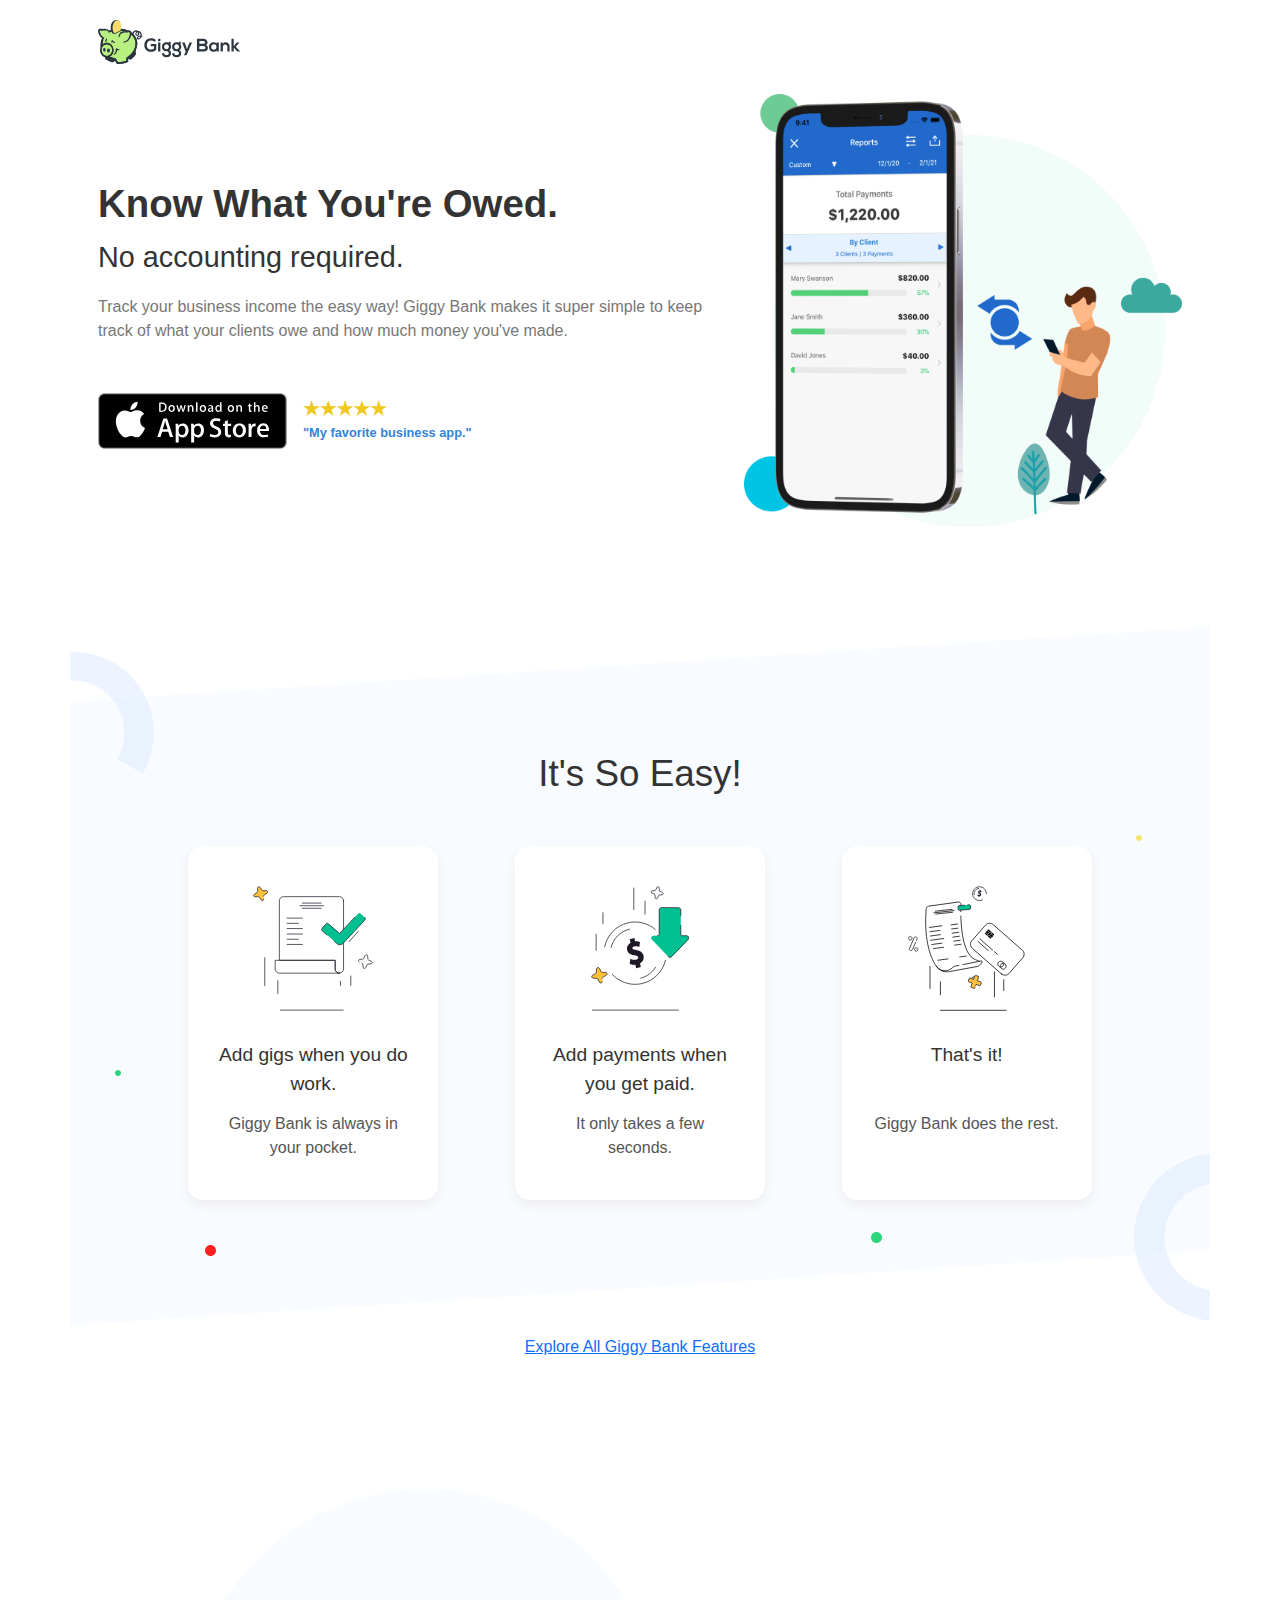
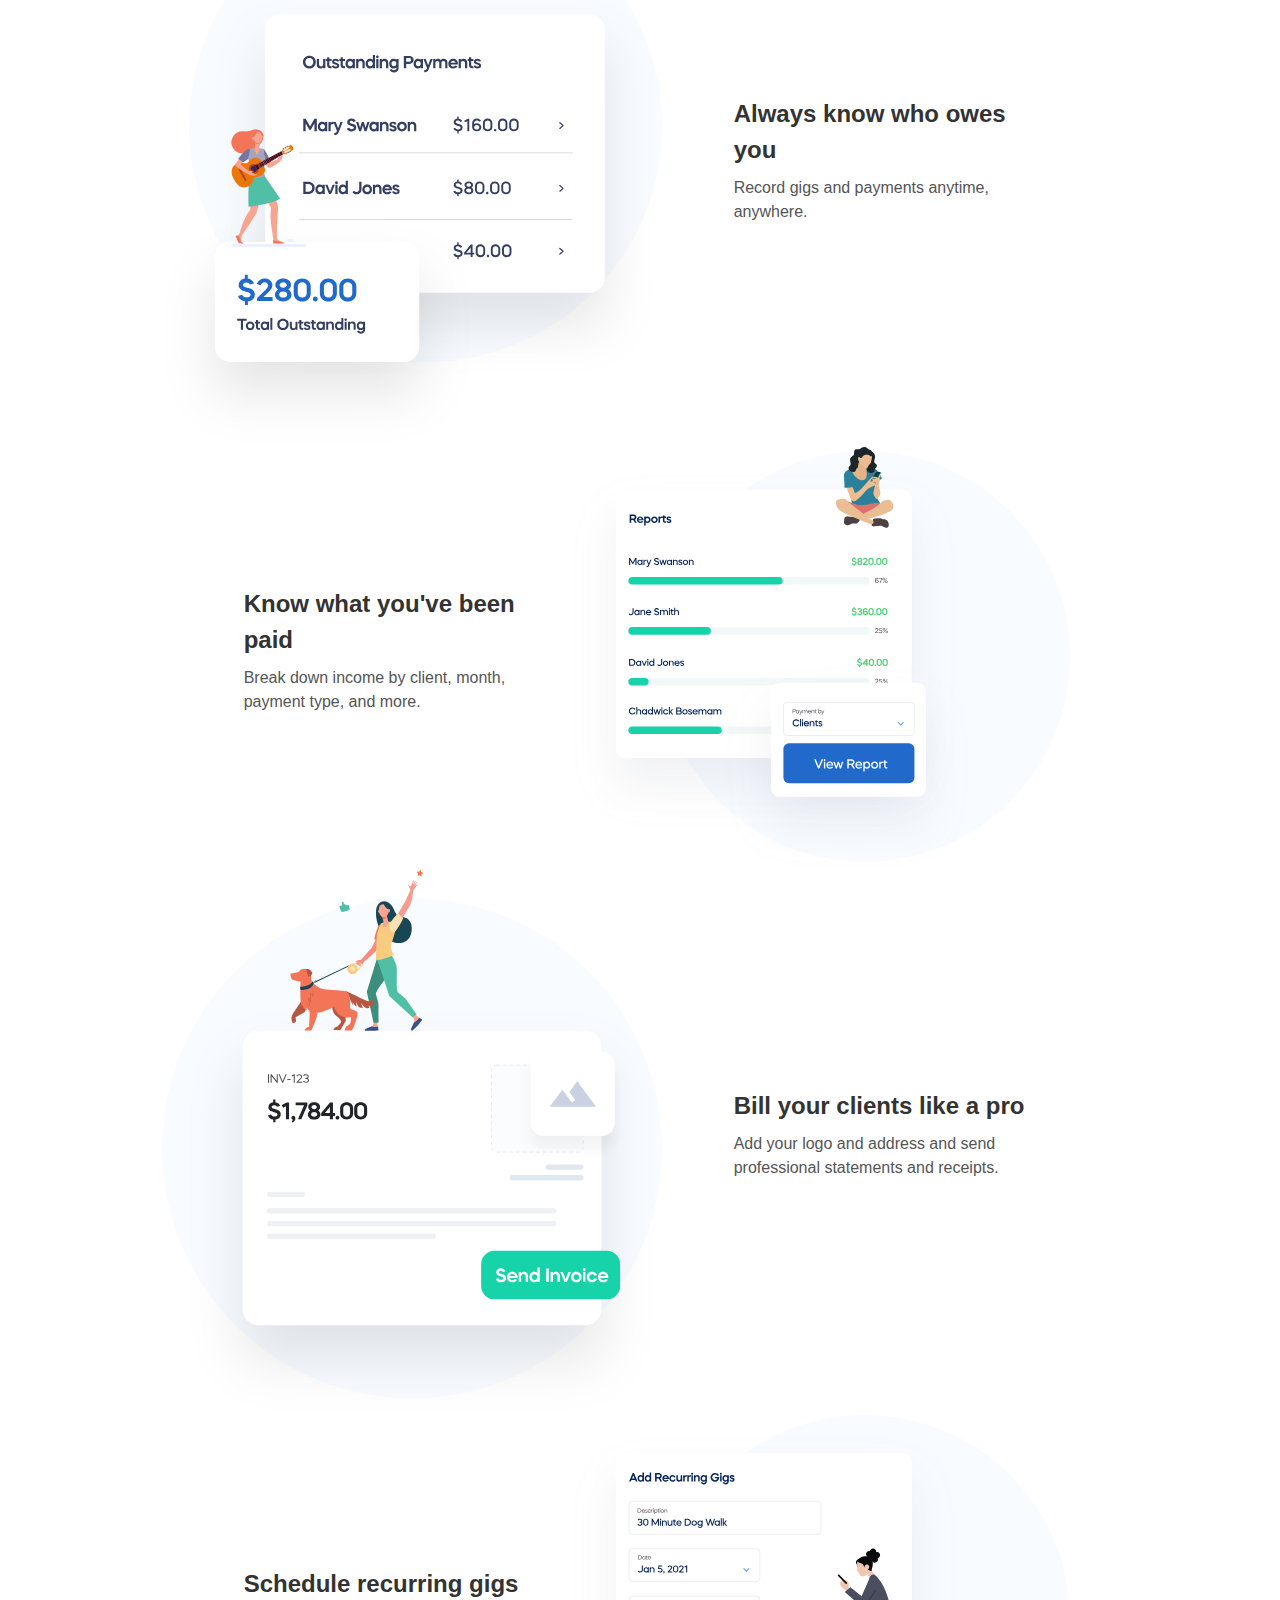
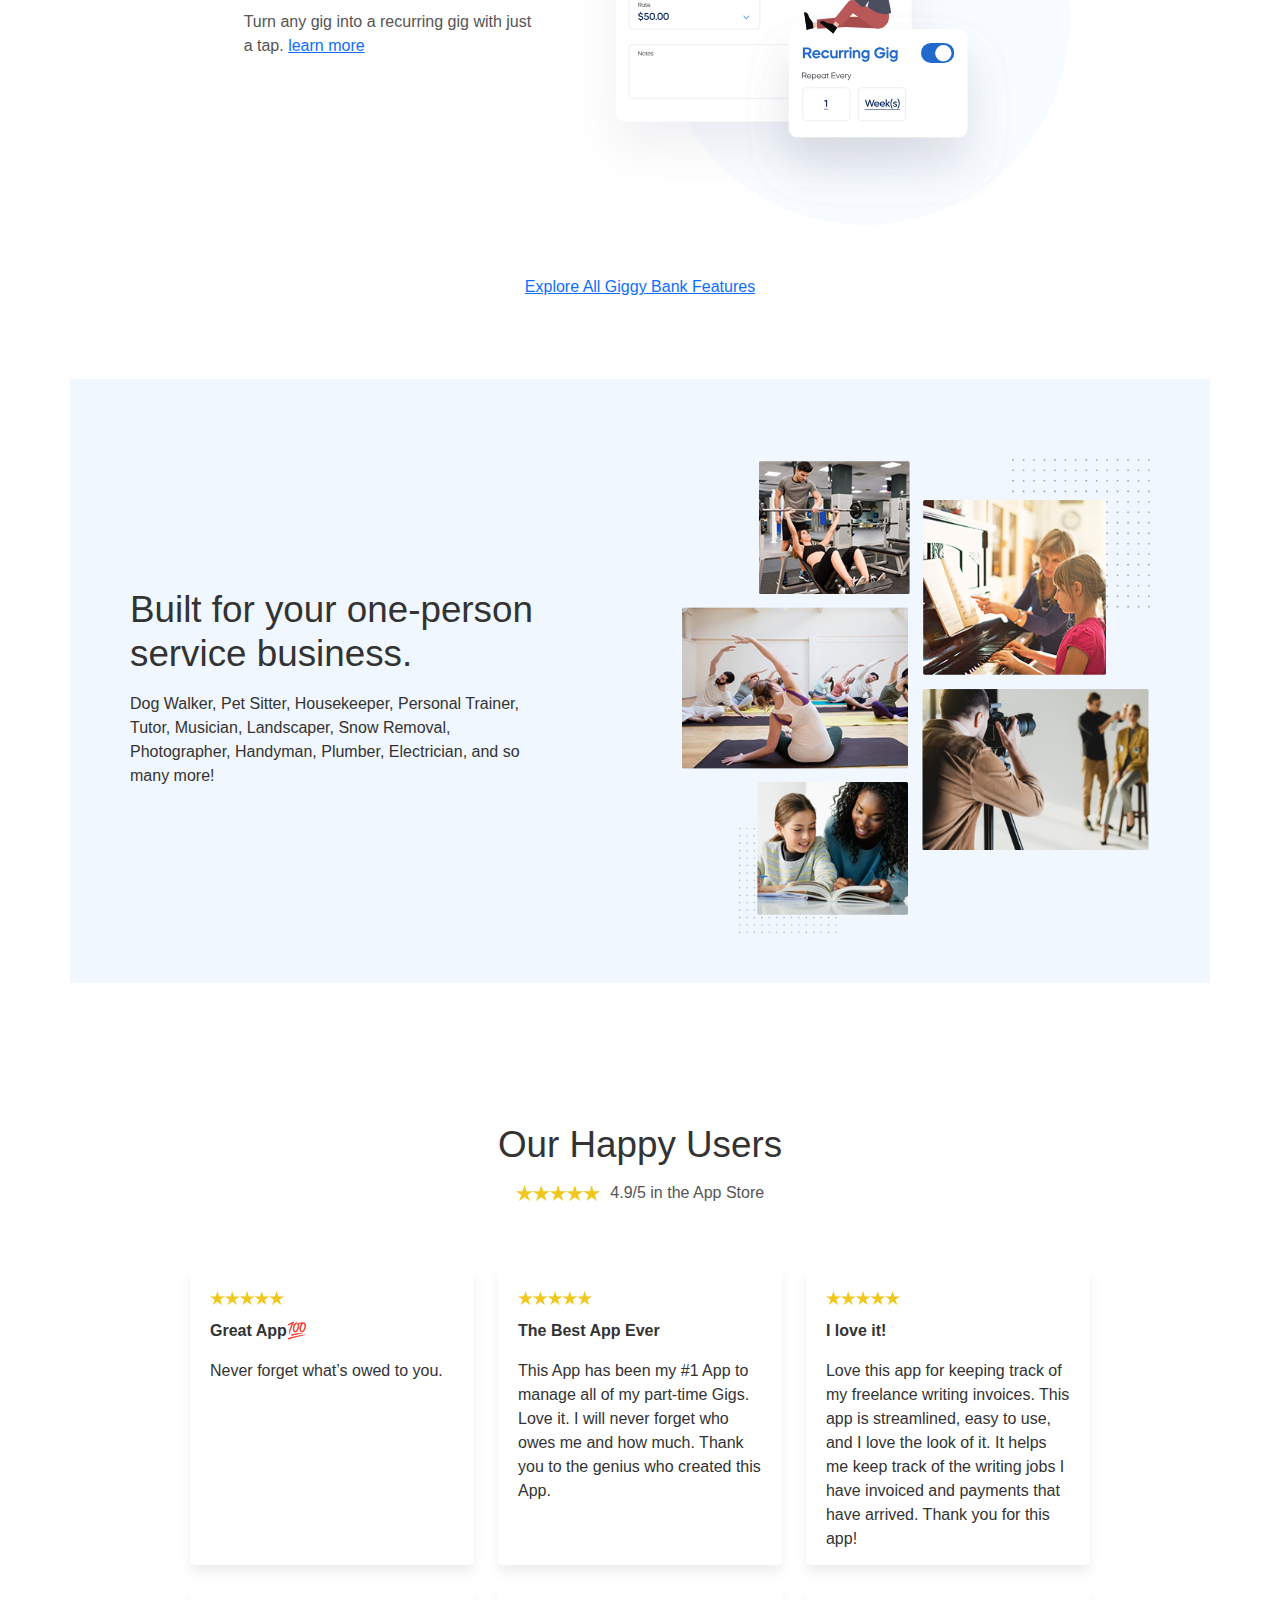
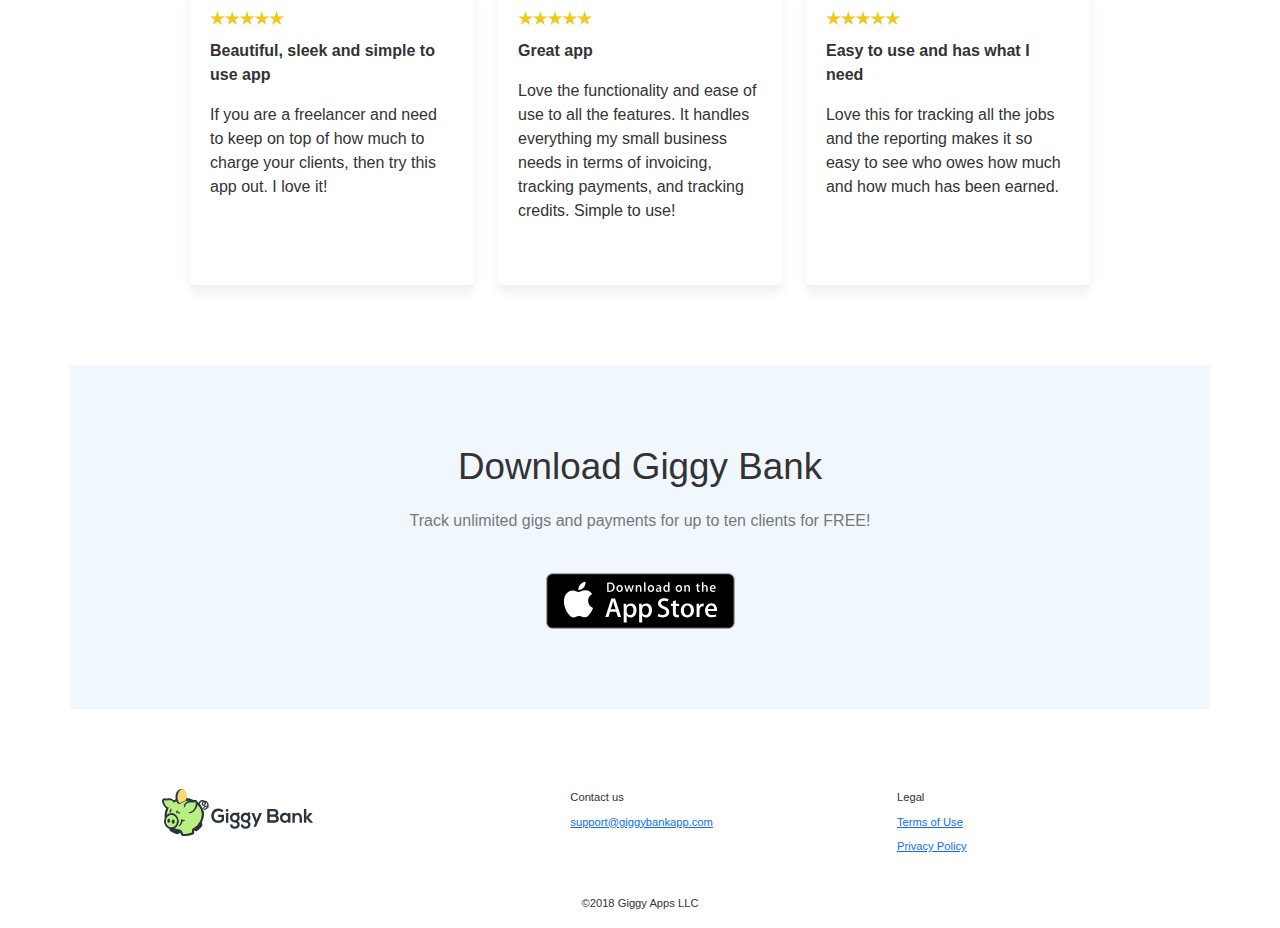
==== commit 8ffe8008: "fix logo spacing at top of landing page." ====
--- a/index.html
+++ b/index.html
@@ -32,12 +32,12 @@
 
     function getCid() {
       var urlCid = getURLParameter('cid')
-      return (urlCid != null && urlCid != "") ? urlCid : 'hmpg' 
+      return (urlCid != null && urlCid != "") ? urlCid : 'hmpg'
     }
 
-    function handleAppStoreButtonClicks(event) {      
-
-      let cid = getCid() 
+    function handleAppStoreButtonClicks(event) {
+
+      let cid = getCid()
 
       var appStoreUrl = "https://itunes.apple.com/app/apple-store/id1325116730?pt=118908438&ct=" + cid + "&mt=8"
 
@@ -56,9 +56,9 @@
 <body>
   <div class="container">
 
-    <div class="row headerSection" >
+    <div class="row headerSection px-3" >
       <div class="col-md-12">
-        <img src="img/logo.svg" class="topLogo" />
+        <img src="img/logo.svg" class="topLogo" alt=""/>
       </div>
     </div>
 
@@ -462,7 +462,7 @@
   </div>
 
   <div class="row footerSection">
-    <div class="col-md-5"><img src="img/logo.svg" height="47px"/></div>
+    <div class="col-md-5"><img src="img/logo.svg" height="47px" alt=""/></div>
     <div class="col-md-3">
       <p>Contact us</p>
       <p><a href="mailto:support@giggybankapp.com" target="_blank">support@giggybankapp.com</a></p>
--- a/css/style.css
+++ b/css/style.css
@@ -446,7 +446,6 @@
 
   .featureText {
     font-size: 0.9rem;
-    /* float: left; */
     text-align: left;
   }
   
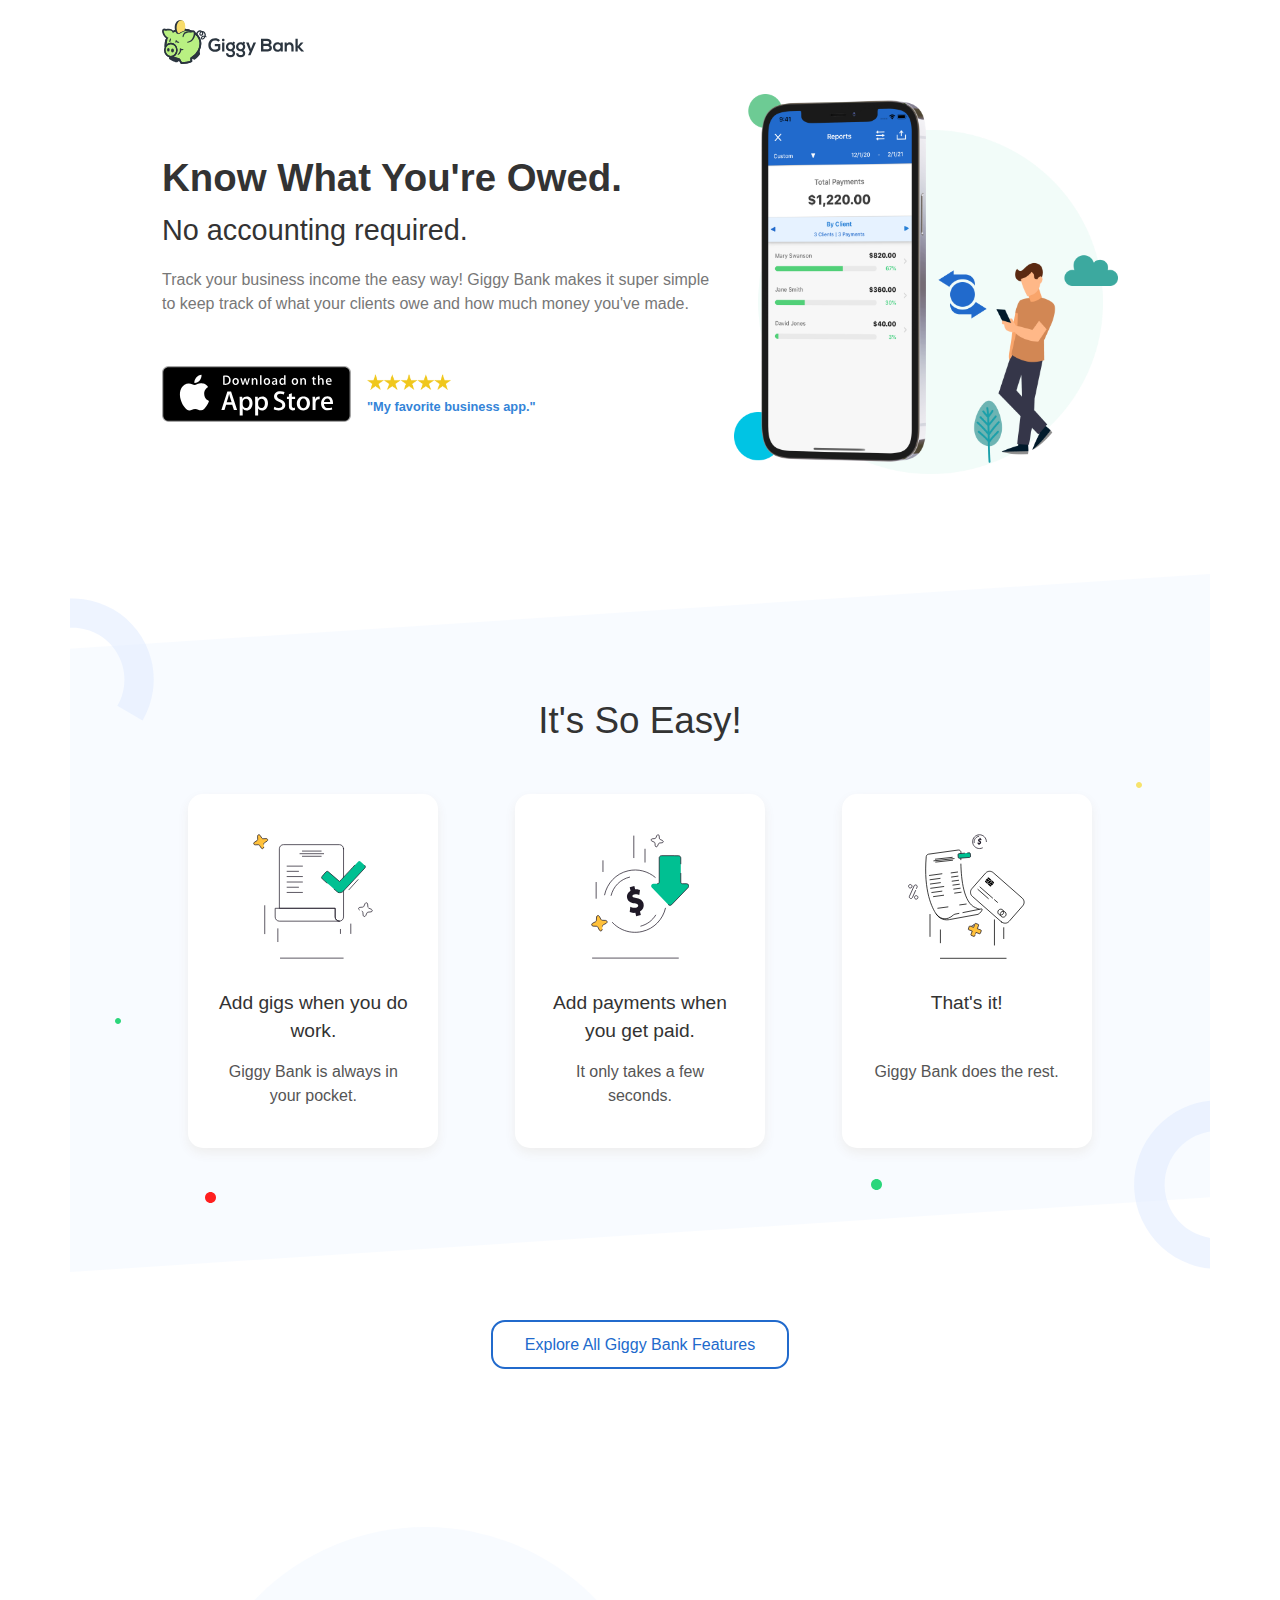
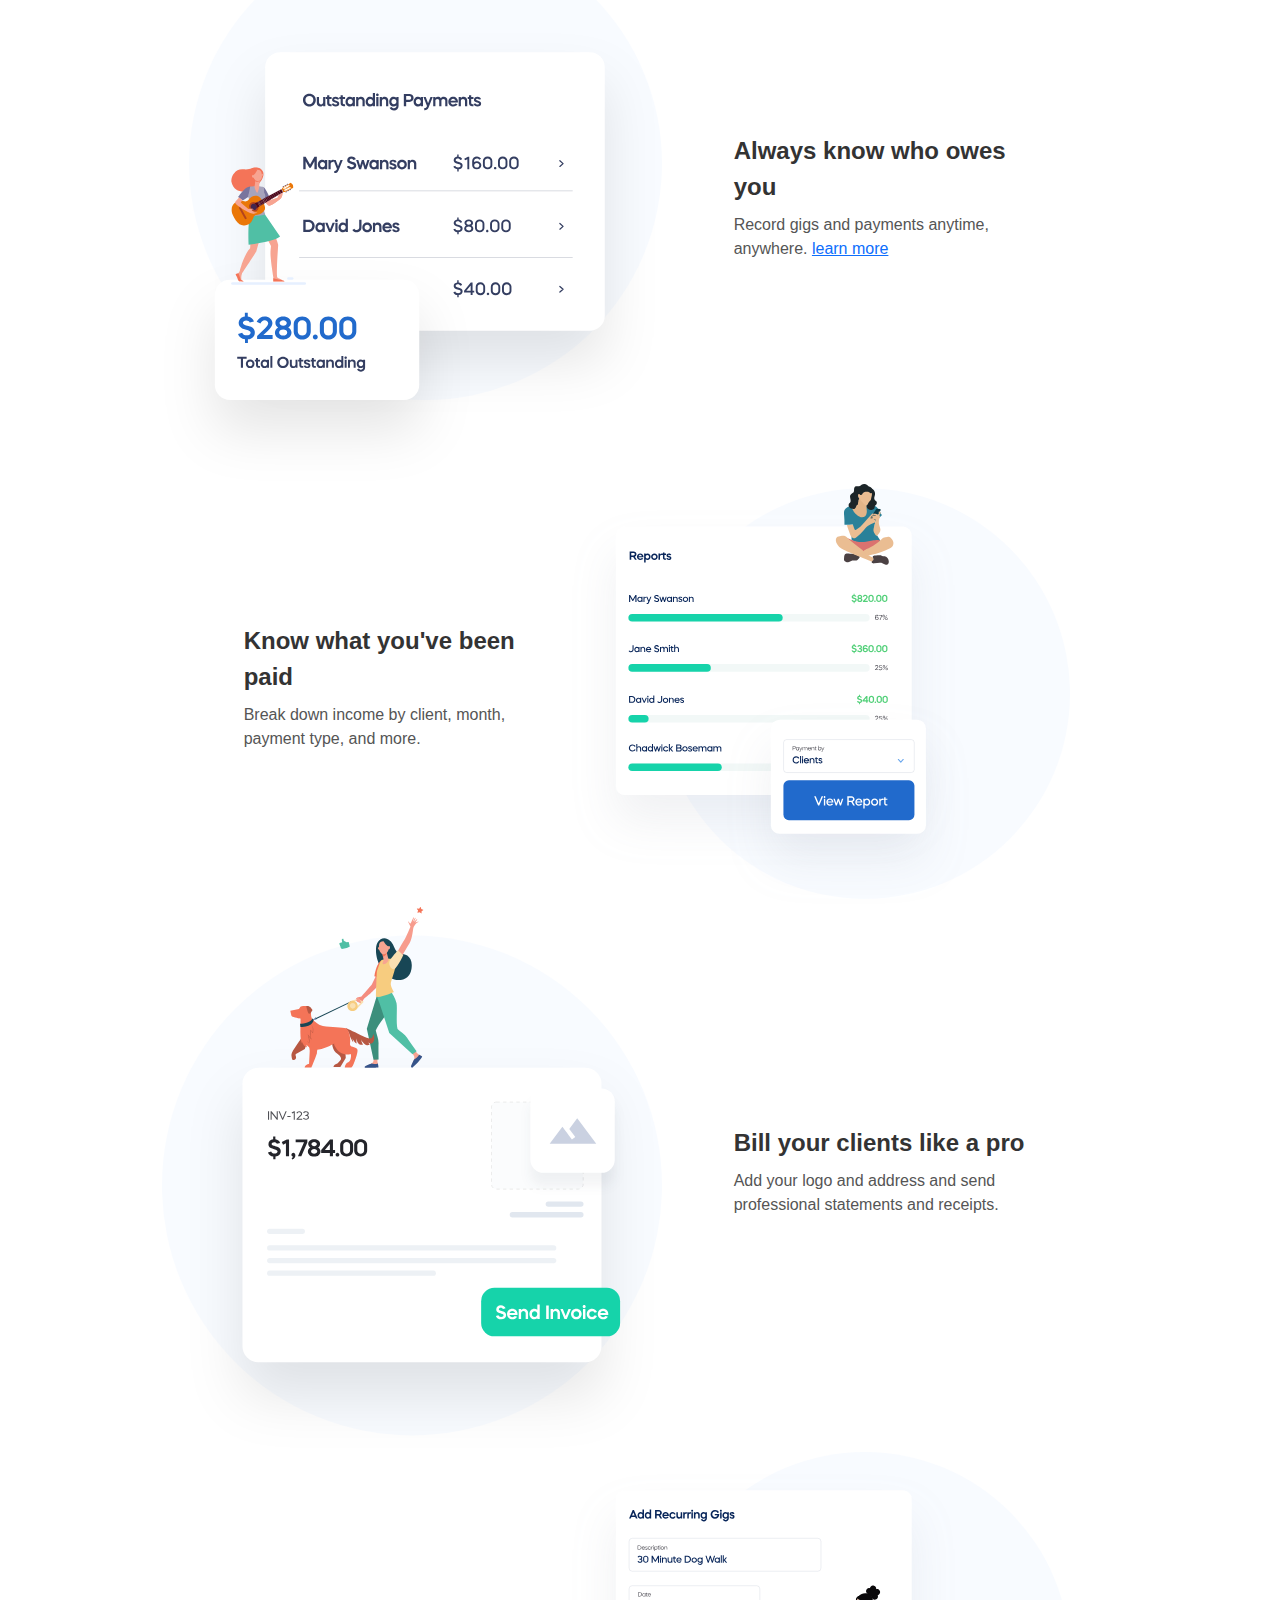
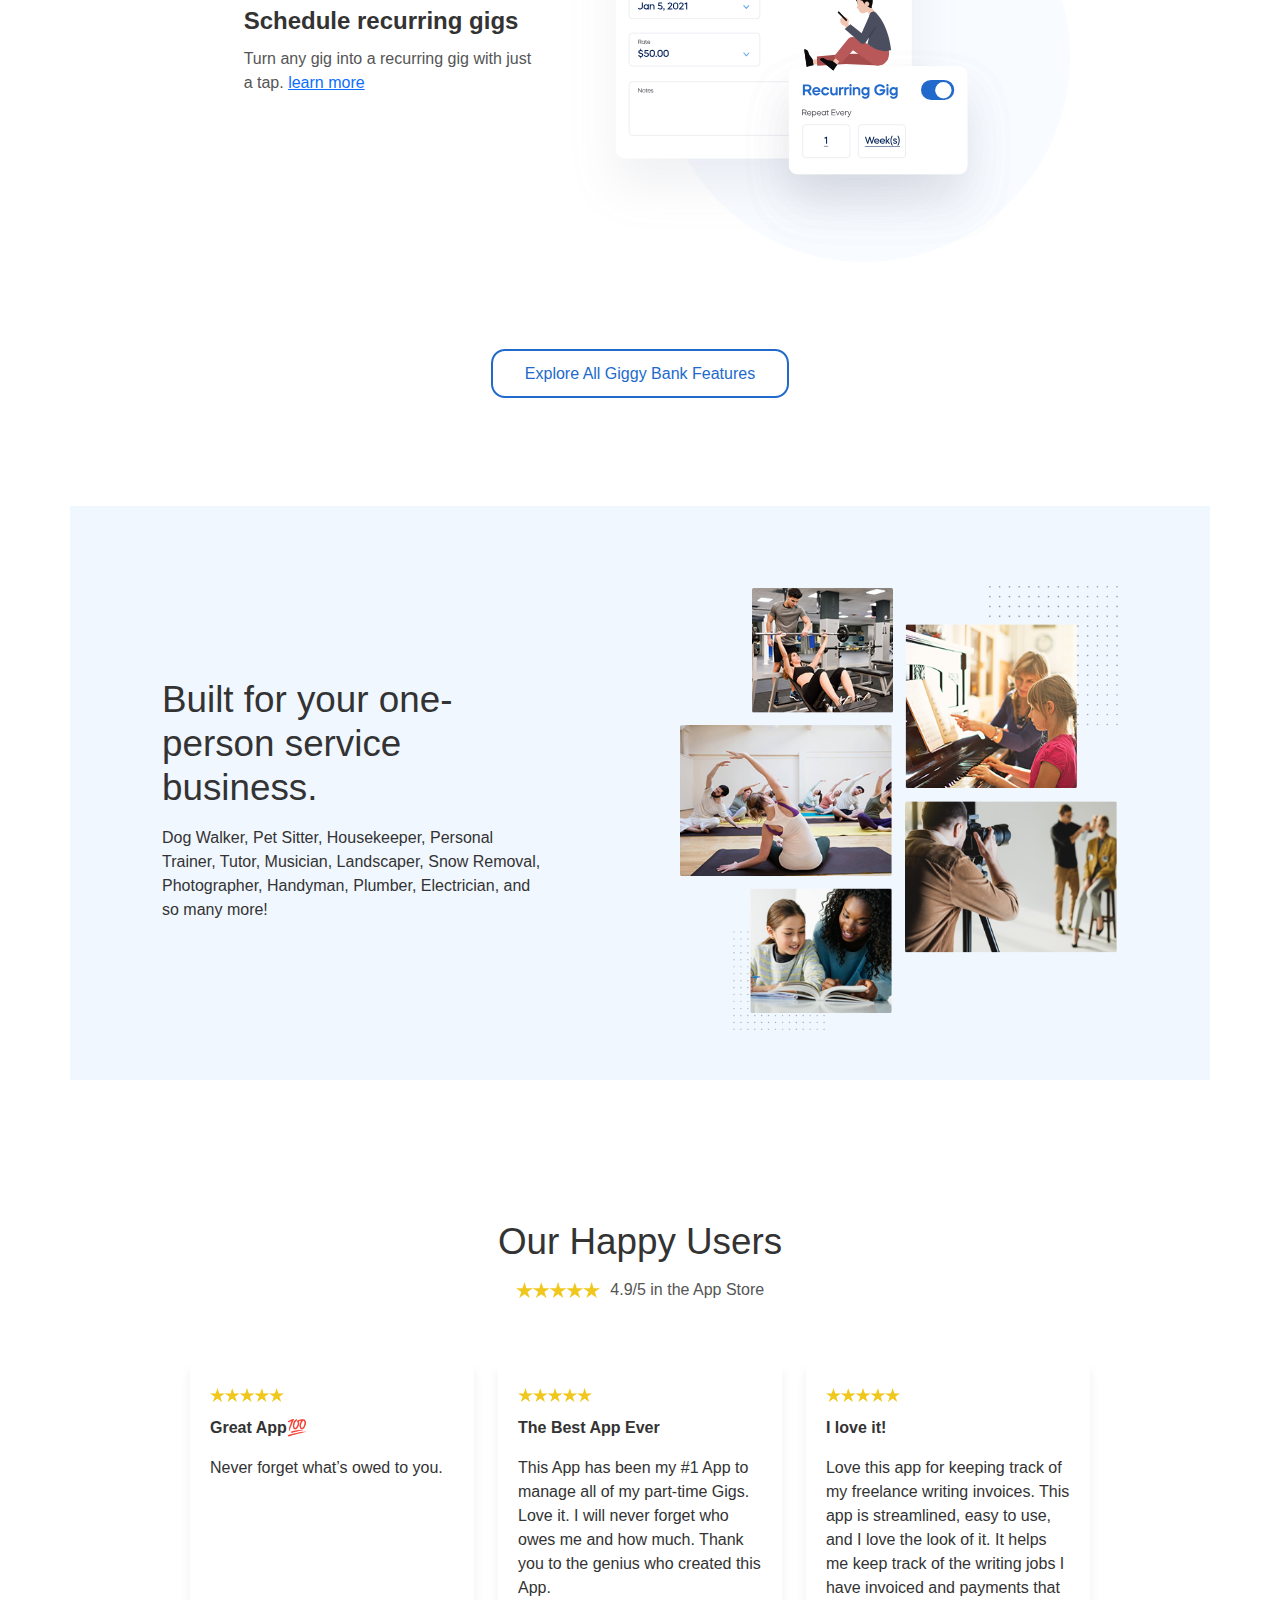
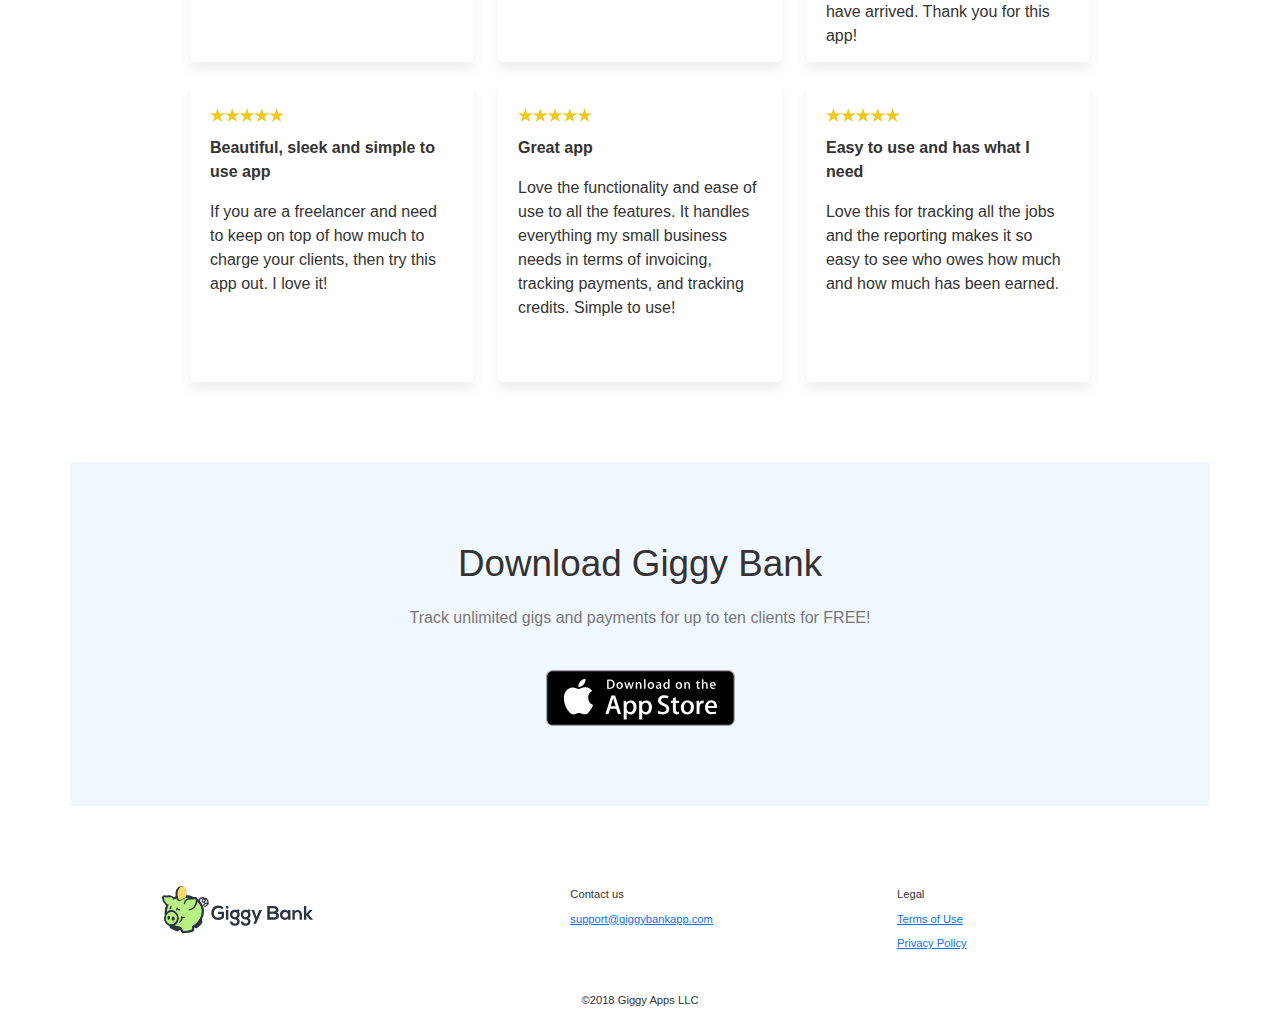
==== commit 03fae970: "include new "how to track gigs" page. now using jekyll-generated site." ====
--- a/index.html
+++ b/index.html
@@ -10,21 +10,22 @@
 
   <title>Giggy Bank - Simple Income Tracking For Freelance Businesses</title>
 
-  <link rel="shortcut icon" type="image/jpg" href="img/favicon.png"/>
-  <link rel="stylesheet" href="css/bootstrap.min.css" />
-  <link rel="stylesheet" href="css/style.css" />
+  <link rel="shortcut icon" type="image/jpg" href="/img/favicon.png"/>
+  <link rel="stylesheet" href="/css/bootstrap.min.css" />
+  <link rel="stylesheet" href="/css/style.css" />
 
   <script async src="https://www.googletagmanager.com/gtag/js?id=G-JTEWN4VPBS"></script>
   <script>
-    window.dataLayer = window.dataLayer || [];
-    function gtag(){dataLayer.push(arguments);}
-    gtag('js', new Date());
-
-    gtag('config', 'G-JTEWN4VPBS');
+    if(window.location.origin.includes("giggybankapp.com")) {
+      window.dataLayer = window.dataLayer || [];
+      function gtag(){dataLayer.push(arguments);}
+      gtag('js', new Date());
+
+      gtag('config', 'G-JTEWN4VPBS');
+    }
   </script>
 
   <script>
-
     function getURLParameter(name) {
       const params = new URLSearchParams(window.location.search);
       return params.get(name)
@@ -32,12 +33,12 @@
 
     function getCid() {
       var urlCid = getURLParameter('cid')
-      return (urlCid != null && urlCid != "") ? urlCid : 'hmpg'
+      return (urlCid != null && urlCid != "") ? urlCid : 'hmpg' 
     }
 
-    function handleAppStoreButtonClicks(event) {
-
-      let cid = getCid()
+    function handleAppStoreButtonClicks(event) {      
+
+      let cid = getCid() 
 
       var appStoreUrl = "https://itunes.apple.com/app/apple-store/id1325116730?pt=118908438&ct=" + cid + "&mt=8"
 
@@ -55,425 +56,428 @@
 
 <body>
   <div class="container">
-
-    <div class="row headerSection px-3" >
+    <div class="row headerSection" >
       <div class="col-md-12">
-        <img src="img/logo.svg" class="topLogo" alt=""/>
-      </div>
-    </div>
-
-    <div class="row heroRow align-items-center px-3">
-      <div class="col-md-7 heroTextContent">
-        <h1>Know What You're Owed.</h1>
-        <p class="subheading">No accounting required.</p>
-        <p class="heroSubtext">Track your business income the easy way! Giggy Bank makes it super simple to keep track of what your clients owe and how much money you've made.</p>
-        <div class="heroButtonAndRating">
-          <div>
-            <a class="appStoreButton large" onclick="handleAppStoreButtonClicks(event)"></a>
-          </div>
-          <div class="heroStarsAndQuote" style="margin-left: 16px;">
-            <img src="img/stars.png" height="16px" style="margin-bottom: 7px;"/>
-            <p class="heroQuote">"My favorite business app."</p>
-          </div>
-        </div>
-        <div class="heroButtonAndRatingCentered">
-
-          <a class="appStoreButton large" onclick="handleAppStoreButtonClicks(event)" style="margin-left: auto; margin-right: auto;"></a>
-
-          <div style="text-align: center; margin-top: 20px;">
-            <img src="img/stars.png" height="16px" style="margin-bottom: 7px;"/>
-            <p class="heroQuote">"My favorite business app."</p>
-          </div>
-        </div>
-      </div>
-      <div class="col-md-5">
-        <img src="img/hero.png" class="heroImage" />
-      </div>
-    </div>
-
-    <div class="row graphicBgSection">
-      <div class="col-12"><h2 class="leadingSectionTitle text-center">It's So Easy!</h2></div>
-      <div class="col-md-4 steps">
-        <div class="stepContainer">
-          <div class="stepIconContainer">
-            <!-- <img src="img/inline_svg/step1.svg" class="stepImage"/> -->
-            <svg class="stepImage" viewBox="0 0 166 173" fill="none" xmlns="http://www.w3.org/2000/svg">
-              <path d="M119.607 14.7273H42.1973C39.0453 14.7273 36.4919 17.2807 36.4919 20.4328V102.848H30.7V114.85C30.7 118.045 33.2965 120.635 36.4919 120.635H119.527C122.723 120.635 125.312 118.045 125.312 114.85V20.4328C125.312 17.2807 122.759 14.7273 119.607 14.7273Z" fill="white"/>
-              <path d="M37.9409 171.811H124.814" stroke="#1F1927" stroke-miterlimit="10" stroke-linecap="round"/>
-              <path d="M15.6823 12.239L19.4114 9.90923C21.092 8.85614 20.2841 6.25948 18.3006 6.34604L13.9079 6.5408C13.2155 6.56965 12.5591 6.22343 12.184 5.63918L9.85422 1.9101C8.80113 0.229488 6.20447 1.03732 6.29103 3.02088L6.48575 7.41358C6.5146 8.10603 6.16838 8.76237 5.58413 9.13744L1.85505 11.4673C0.174435 12.5203 0.982269 15.117 2.96583 15.0304L7.35853 14.8357C8.05097 14.8068 8.70736 15.1531 9.08243 15.7373L11.4122 19.4664C12.4653 21.147 15.062 20.3392 14.9754 18.3556L14.7806 13.9629C14.7518 13.2632 15.0908 12.6069 15.6823 12.239Z" fill="#FFC13B"/>
-              <path d="M14.7806 13.9629C14.7518 13.2705 15.098 12.6141 15.6823 12.239L19.4114 9.90923C21.092 8.85614 20.2841 6.25948 18.3006 6.34604L13.9079 6.5408C13.2155 6.56965 12.5591 6.22343 12.184 5.63918L9.85422 1.9101C8.80113 0.229488 6.20447 1.03732 6.29103 3.02088L6.48575 7.41358C6.5146 8.10603 6.16838 8.76237 5.58413 9.13744L1.85505 11.4673C0.174435 12.5203 0.982269 15.117 2.96583 15.0304L7.35853 14.8357C8.05097 14.8068 8.70736 15.1531 9.08243 15.7373L11.4122 19.4664C12.4653 21.147 15.062 20.3392 14.9754 18.3556" stroke="#1F1927" stroke-miterlimit="10" stroke-linecap="round"/>
-              <path d="M159.205 108.135L163.403 107.688C165.293 107.486 165.682 104.904 163.937 104.154L160.064 102.481C159.45 102.214 159.032 101.644 158.96 100.98L158.513 96.7823C158.311 94.8925 155.729 94.503 154.978 96.2486L153.305 100.122C153.038 100.735 152.468 101.153 151.805 101.226L147.607 101.673C145.717 101.875 145.327 104.457 147.073 105.207L150.946 106.88C151.559 107.147 151.978 107.717 152.05 108.381L152.497 112.579C152.699 114.468 155.281 114.858 156.032 113.112L157.705 109.239C157.965 108.626 158.542 108.208 159.205 108.135Z" fill="white"/>
-              <path d="M159.033 101.031L158.636 96.8476C158.456 94.9651 155.895 94.5467 155.123 96.2706L153.414 100.108C153.147 100.714 152.57 101.125 151.906 101.19L147.723 101.587C145.84 101.767 145.422 104.327 147.146 105.099" stroke="#1F1927" stroke-miterlimit="10" stroke-linecap="round"/>
-              <path d="M150.983 106.823C151.588 107.09 152 107.667 152.064 108.331L152.461 112.514C152.641 114.397 155.209 114.815 155.974 113.091L157.683 109.254C157.95 108.648 158.527 108.237 159.191 108.172L163.374 107.775C165.257 107.595 165.675 105.034 163.951 104.263L160.114 102.553" stroke="#1F1927" stroke-miterlimit="10" stroke-linecap="round"/>
-              <path d="M16.2528 99.1912V137.982" stroke="#1F1927" stroke-miterlimit="10" stroke-linecap="round"/>
-              <path d="M34.3851 131.144V148.96" stroke="#1F1927" stroke-miterlimit="10" stroke-linecap="round"/>
-              <path d="M135.352 124.574V137.716" stroke="#1F1927" stroke-miterlimit="10" stroke-linecap="round"/>
-              <path d="M121.056 131.988V137.715" stroke="#1F1927" stroke-miterlimit="10" stroke-linecap="round"/>
-              <path d="M119.527 120.635H36.4919C33.2965 120.635 30.7 118.046 30.7 114.851V102.848H113.735V114.851C113.735 118.046 116.332 120.635 119.527 120.635Z" stroke="#1F1927" stroke-miterlimit="10" stroke-linecap="round"/>
-              <path d="M125.312 20.4328V114.85C125.312 118.045 122.722 120.635 119.527 120.635C116.332 120.635 113.735 118.045 113.735 114.85V102.848H36.4915V20.4328C36.4915 17.2807 39.0449 14.7273 42.1969 14.7273H119.606C122.758 14.7273 125.312 17.2807 125.312 20.4328Z" stroke="#1F1927" stroke-miterlimit="10" stroke-linecap="round"/>
-              <path d="M68.4227 23.6497H94.3317" stroke="#1F1927" stroke-miterlimit="10" stroke-linecap="round"/>
-              <path d="M65.0121 27.249H97.7444" stroke="#1F1927" stroke-miterlimit="10" stroke-linecap="round"/>
-              <path d="M68.4227 30.8486H94.3317" stroke="#1F1927" stroke-miterlimit="10" stroke-linecap="round"/>
-              <path d="M47.2108 44.4736H68.424" stroke="#1F1927" stroke-miterlimit="10" stroke-linecap="round"/>
-              <path d="M47.2108 58.8923H68.424" stroke="#1F1927" stroke-miterlimit="10" stroke-linecap="round"/>
-              <path d="M47.2108 51.6794H62.9926" stroke="#1F1927" stroke-miterlimit="10" stroke-linecap="round"/>
-              <path d="M47.2108 66.4729H68.424" stroke="#1F1927" stroke-miterlimit="10" stroke-linecap="round"/>
-              <path d="M47.2108 80.8918H68.424" stroke="#1F1927" stroke-miterlimit="10" stroke-linecap="round"/>
-              <path d="M47.2108 73.686H62.9926" stroke="#1F1927" stroke-miterlimit="10" stroke-linecap="round"/>
-              <path d="M120.624 81.1512C118.705 81.2666 117.674 80.9853 115.986 79.5499C109.494 74.0248 102.274 67.7568 95.8471 62.073C94.5993 60.9694 94.6715 59.9163 95.6019 58.719C97.0806 56.822 99.2517 54.3119 100.932 52.5735C101.993 51.4772 102.995 51.2752 104.286 52.3427C109.371 56.5623 114.666 61.3805 119.809 65.7299C128.327 56.6633 136.918 47.1927 145.393 38.2703C146.569 37.0369 147.578 37.1739 148.754 38.1404C150.608 39.6696 153.046 41.9416 154.712 43.6728C155.765 44.7619 155.981 45.7862 154.835 47.034C145.169 57.5577 134.833 68.6801 125.103 79.0523C123.545 80.7185 122.542 81.0358 120.624 81.1512Z" fill="#00C092"/>
-              <path d="M102.36 67.8002C100.341 65.9176 97.7295 63.9268 95.8325 62.0731C94.7073 60.9695 94.6279 59.9236 95.5945 58.7191C97.1236 56.8149 99.237 54.312 100.932 52.5736C102.007 51.4773 102.995 51.2753 104.286 52.3428C109.4 56.5335 114.608 61.4383 119.859 65.6868C122.924 62.4121 128.421 56.4831 130.902 53.8071C133.383 51.1311 132.885 51.672 134.797 49.6163C136.708 47.5606 138.793 45.3102 140.776 43.1824" stroke="#1F1927" stroke-miterlimit="10" stroke-linecap="round" stroke-linejoin="round"/>
-              <path d="M154.827 43.6587C155.505 44.8055 156.025 45.7721 154.863 47.0271C145.111 57.5797 134.862 68.6515 125.103 79.0598C123.538 80.726 122.513 80.9568 120.631 81.166C118.748 81.3752 117.565 80.7188 116.014 79.5936C114.896 78.7785 113.439 77.2854 112.271 76.3838" stroke="#1F1927" stroke-miterlimit="10" stroke-linecap="round" stroke-linejoin="round"/>
-              <path d="M145.429 63.1406C141.202 67.8146 136.976 72.4886 132.749 77.1554" stroke="#1F1927" stroke-miterlimit="10" stroke-linecap="round" stroke-linejoin="round"/>
+        <a href="index.html" class="attributableLink chrome"><img src="/img/logo.svg" class="topLogo" alt="logo linking to home"/></a>
+      </div>
+    </div>
+
+    <div class="row heroRow align-items-center">
+  <div class="col-md-7 heroTextContent">
+    <h1>Know What You're Owed.</h1>
+    <p class="subheading">No accounting required.</p>
+    <p class="heroSubtext">Track your business income the easy way! Giggy Bank makes it super simple to keep track of what your clients owe and how much money you've made.</p>
+    <div class="heroButtonAndRating">
+      <div>
+        <a class="appStoreButton large" onclick="handleAppStoreButtonClicks(event)"></a>
+      </div>
+      <div class="heroStarsAndQuote" style="margin-left: 16px;">
+        <img src="img/stars.png" height="16px" style="margin-bottom: 7px;"/>
+        <p class="heroQuote">"My favorite business app."</p>
+      </div>
+    </div>
+    <div class="heroButtonAndRatingCentered">
+
+      <a class="appStoreButton large" onclick="handleAppStoreButtonClicks(event)" style="margin-left: auto; margin-right: auto;"></a>
+
+      <div style="text-align: center; margin-top: 20px;">
+        <img src="img/stars.png" height="16px" style="margin-bottom: 7px;"/>
+        <p class="heroQuote">"My favorite business app."</p>
+      </div>
+    </div>
+  </div>
+  <div class="col-md-5">
+    <img src="img/hero.png" class="heroImage" />
+  </div>
+</div>
+
+<div class="row graphicBgSection">
+  <div class="col-12"><h2 class="leadingSectionTitle text-center">It's So Easy!</h2></div>
+  <div class="col-md-4 steps">
+    <div class="stepContainer">
+      <div class="stepIconContainer">
+        <!-- <img src="img/inline_svg/step1.svg" class="stepImage"/> -->
+        <svg class="stepImage" viewBox="0 0 166 173" fill="none" xmlns="http://www.w3.org/2000/svg">
+          <path d="M119.607 14.7273H42.1973C39.0453 14.7273 36.4919 17.2807 36.4919 20.4328V102.848H30.7V114.85C30.7 118.045 33.2965 120.635 36.4919 120.635H119.527C122.723 120.635 125.312 118.045 125.312 114.85V20.4328C125.312 17.2807 122.759 14.7273 119.607 14.7273Z" fill="white"/>
+          <path d="M37.9409 171.811H124.814" stroke="#1F1927" stroke-miterlimit="10" stroke-linecap="round"/>
+          <path d="M15.6823 12.239L19.4114 9.90923C21.092 8.85614 20.2841 6.25948 18.3006 6.34604L13.9079 6.5408C13.2155 6.56965 12.5591 6.22343 12.184 5.63918L9.85422 1.9101C8.80113 0.229488 6.20447 1.03732 6.29103 3.02088L6.48575 7.41358C6.5146 8.10603 6.16838 8.76237 5.58413 9.13744L1.85505 11.4673C0.174435 12.5203 0.982269 15.117 2.96583 15.0304L7.35853 14.8357C8.05097 14.8068 8.70736 15.1531 9.08243 15.7373L11.4122 19.4664C12.4653 21.147 15.062 20.3392 14.9754 18.3556L14.7806 13.9629C14.7518 13.2632 15.0908 12.6069 15.6823 12.239Z" fill="#FFC13B"/>
+          <path d="M14.7806 13.9629C14.7518 13.2705 15.098 12.6141 15.6823 12.239L19.4114 9.90923C21.092 8.85614 20.2841 6.25948 18.3006 6.34604L13.9079 6.5408C13.2155 6.56965 12.5591 6.22343 12.184 5.63918L9.85422 1.9101C8.80113 0.229488 6.20447 1.03732 6.29103 3.02088L6.48575 7.41358C6.5146 8.10603 6.16838 8.76237 5.58413 9.13744L1.85505 11.4673C0.174435 12.5203 0.982269 15.117 2.96583 15.0304L7.35853 14.8357C8.05097 14.8068 8.70736 15.1531 9.08243 15.7373L11.4122 19.4664C12.4653 21.147 15.062 20.3392 14.9754 18.3556" stroke="#1F1927" stroke-miterlimit="10" stroke-linecap="round"/>
+          <path d="M159.205 108.135L163.403 107.688C165.293 107.486 165.682 104.904 163.937 104.154L160.064 102.481C159.45 102.214 159.032 101.644 158.96 100.98L158.513 96.7823C158.311 94.8925 155.729 94.503 154.978 96.2486L153.305 100.122C153.038 100.735 152.468 101.153 151.805 101.226L147.607 101.673C145.717 101.875 145.327 104.457 147.073 105.207L150.946 106.88C151.559 107.147 151.978 107.717 152.05 108.381L152.497 112.579C152.699 114.468 155.281 114.858 156.032 113.112L157.705 109.239C157.965 108.626 158.542 108.208 159.205 108.135Z" fill="white"/>
+          <path d="M159.033 101.031L158.636 96.8476C158.456 94.9651 155.895 94.5467 155.123 96.2706L153.414 100.108C153.147 100.714 152.57 101.125 151.906 101.19L147.723 101.587C145.84 101.767 145.422 104.327 147.146 105.099" stroke="#1F1927" stroke-miterlimit="10" stroke-linecap="round"/>
+          <path d="M150.983 106.823C151.588 107.09 152 107.667 152.064 108.331L152.461 112.514C152.641 114.397 155.209 114.815 155.974 113.091L157.683 109.254C157.95 108.648 158.527 108.237 159.191 108.172L163.374 107.775C165.257 107.595 165.675 105.034 163.951 104.263L160.114 102.553" stroke="#1F1927" stroke-miterlimit="10" stroke-linecap="round"/>
+          <path d="M16.2528 99.1912V137.982" stroke="#1F1927" stroke-miterlimit="10" stroke-linecap="round"/>
+          <path d="M34.3851 131.144V148.96" stroke="#1F1927" stroke-miterlimit="10" stroke-linecap="round"/>
+          <path d="M135.352 124.574V137.716" stroke="#1F1927" stroke-miterlimit="10" stroke-linecap="round"/>
+          <path d="M121.056 131.988V137.715" stroke="#1F1927" stroke-miterlimit="10" stroke-linecap="round"/>
+          <path d="M119.527 120.635H36.4919C33.2965 120.635 30.7 118.046 30.7 114.851V102.848H113.735V114.851C113.735 118.046 116.332 120.635 119.527 120.635Z" stroke="#1F1927" stroke-miterlimit="10" stroke-linecap="round"/>
+          <path d="M125.312 20.4328V114.85C125.312 118.045 122.722 120.635 119.527 120.635C116.332 120.635 113.735 118.045 113.735 114.85V102.848H36.4915V20.4328C36.4915 17.2807 39.0449 14.7273 42.1969 14.7273H119.606C122.758 14.7273 125.312 17.2807 125.312 20.4328Z" stroke="#1F1927" stroke-miterlimit="10" stroke-linecap="round"/>
+          <path d="M68.4227 23.6497H94.3317" stroke="#1F1927" stroke-miterlimit="10" stroke-linecap="round"/>
+          <path d="M65.0121 27.249H97.7444" stroke="#1F1927" stroke-miterlimit="10" stroke-linecap="round"/>
+          <path d="M68.4227 30.8486H94.3317" stroke="#1F1927" stroke-miterlimit="10" stroke-linecap="round"/>
+          <path d="M47.2108 44.4736H68.424" stroke="#1F1927" stroke-miterlimit="10" stroke-linecap="round"/>
+          <path d="M47.2108 58.8923H68.424" stroke="#1F1927" stroke-miterlimit="10" stroke-linecap="round"/>
+          <path d="M47.2108 51.6794H62.9926" stroke="#1F1927" stroke-miterlimit="10" stroke-linecap="round"/>
+          <path d="M47.2108 66.4729H68.424" stroke="#1F1927" stroke-miterlimit="10" stroke-linecap="round"/>
+          <path d="M47.2108 80.8918H68.424" stroke="#1F1927" stroke-miterlimit="10" stroke-linecap="round"/>
+          <path d="M47.2108 73.686H62.9926" stroke="#1F1927" stroke-miterlimit="10" stroke-linecap="round"/>
+          <path d="M120.624 81.1512C118.705 81.2666 117.674 80.9853 115.986 79.5499C109.494 74.0248 102.274 67.7568 95.8471 62.073C94.5993 60.9694 94.6715 59.9163 95.6019 58.719C97.0806 56.822 99.2517 54.3119 100.932 52.5735C101.993 51.4772 102.995 51.2752 104.286 52.3427C109.371 56.5623 114.666 61.3805 119.809 65.7299C128.327 56.6633 136.918 47.1927 145.393 38.2703C146.569 37.0369 147.578 37.1739 148.754 38.1404C150.608 39.6696 153.046 41.9416 154.712 43.6728C155.765 44.7619 155.981 45.7862 154.835 47.034C145.169 57.5577 134.833 68.6801 125.103 79.0523C123.545 80.7185 122.542 81.0358 120.624 81.1512Z" fill="#00C092"/>
+          <path d="M102.36 67.8002C100.341 65.9176 97.7295 63.9268 95.8325 62.0731C94.7073 60.9695 94.6279 59.9236 95.5945 58.7191C97.1236 56.8149 99.237 54.312 100.932 52.5736C102.007 51.4773 102.995 51.2753 104.286 52.3428C109.4 56.5335 114.608 61.4383 119.859 65.6868C122.924 62.4121 128.421 56.4831 130.902 53.8071C133.383 51.1311 132.885 51.672 134.797 49.6163C136.708 47.5606 138.793 45.3102 140.776 43.1824" stroke="#1F1927" stroke-miterlimit="10" stroke-linecap="round" stroke-linejoin="round"/>
+          <path d="M154.827 43.6587C155.505 44.8055 156.025 45.7721 154.863 47.0271C145.111 57.5797 134.862 68.6515 125.103 79.0598C123.538 80.726 122.513 80.9568 120.631 81.166C118.748 81.3752 117.565 80.7188 116.014 79.5936C114.896 78.7785 113.439 77.2854 112.271 76.3838" stroke="#1F1927" stroke-miterlimit="10" stroke-linecap="round" stroke-linejoin="round"/>
+          <path d="M145.429 63.1406C141.202 67.8146 136.976 72.4886 132.749 77.1554" stroke="#1F1927" stroke-miterlimit="10" stroke-linecap="round" stroke-linejoin="round"/>
+        </svg>
+      </div>
+      <p class="stepHeading">Add gigs when you do work.</p>
+      <p class="stepText">Giggy Bank is always in your pocket.</p>
+    </div>
+  </div>
+  <div class="col-md-4 steps">
+    <div class="stepContainer">
+      <div class="stepIconContainer">
+        <!-- <img src="img/inline_svg/step2.svg" class="stepImage"/> -->
+        <svg class="stepImage" viewBox="0 0 134 170" fill="none" xmlns="http://www.w3.org/2000/svg">
+          <path d="M60.1187 134.076C83.75 134.076 102.907 114.919 102.907 91.2876C102.907 67.6562 83.75 48.4993 60.1187 48.4993C36.4874 48.4993 17.3304 67.6562 17.3304 91.2876C17.3304 114.919 36.4874 134.076 60.1187 134.076Z" fill="white"/>
+          <path d="M130.032 67.6024H124.319C123.104 67.6024 122.122 66.6128 122.122 65.3982V47.4266V32.5366C122.122 30.8796 120.78 29.5376 119.123 29.5376H113.845C113.838 29.5001 113.83 29.4701 113.815 29.4326H95.926C94.8239 29.4326 93.8642 29.9875 93.3019 30.8347C92.972 31.3145 92.7696 31.8993 92.7696 32.5366V32.5966V65.4057C92.7696 66.6203 91.7799 67.6099 90.5653 67.6099H84.8522C82.1755 67.6099 80.8185 70.8264 82.6704 72.7457L105.26 96.1605C106.452 97.3901 108.439 97.3901 109.624 96.1605L132.214 72.7457C134.081 70.8114 132.709 67.6024 130.032 67.6024Z" fill="#00C092"/>
+          <path d="M101.286 100.967C97.7098 116.225 85.7812 128.903 69.4817 132.644C59.9973 134.819 50.5205 133.626 42.3182 129.855C37.3474 127.568 32.8338 124.33 29.0701 120.318" stroke="#1F1927" stroke-miterlimit="10" stroke-linecap="round"/>
+          <path d="M18.4917 82.7332C21.7606 67.0184 33.8541 53.8452 50.5285 50.0215C64.0316 46.925 77.5047 50.6513 87.3414 58.9361" stroke="#1F1927" stroke-miterlimit="10" stroke-linecap="round"/>
+          <path d="M27.3758 83.4976C30.2623 71.5166 39.6717 61.5749 52.5 58.6284" stroke="#1F1927" stroke-miterlimit="10" stroke-linecap="round"/>
+          <path d="M87.9333 110.414C83.3298 117.904 76.0272 123.145 67.795 125.289" stroke="#1F1927" stroke-miterlimit="10" stroke-linecap="round"/>
+          <path d="M67.7949 110.301L61.407 111.764L60.3648 107.228C58.0406 107.452 55.7015 107.183 53.962 106.455L52.6575 105.915L53.4822 98.9803L55.7164 99.8275C57.4184 100.472 59.5252 100.607 61.3471 100.187C63.3939 99.715 64.496 98.4479 64.1511 96.9559C63.9337 96.0038 63.3789 94.9391 59.5551 94.3243C55.0716 93.657 50.3108 92.2625 49.1037 87.0067C48.174 82.9431 49.9733 79.1643 53.7446 77.0275L52.65 72.2516L58.9928 70.7971L59.9975 75.1757C61.8194 75.0182 63.5138 75.1981 65.1408 75.708L66.6403 76.1803L65.6957 83.0331L63.6038 82.4032C62.8016 82.1633 61.1446 81.661 58.7229 82.2158C56.9685 82.6207 56.0838 83.5804 56.3612 84.795C56.5711 85.7097 57.036 86.3694 61.407 87.1042C65.4182 87.7565 70.1942 89.241 71.5062 94.9541C72.4659 99.1452 70.539 103.171 66.6478 105.391L67.7949 110.301Z" fill="#1F1927"/>
+          <path d="M16.6478 123.557L20.8239 121.428C22.7058 120.468 22.091 117.634 19.9842 117.544L15.2982 117.341C14.556 117.311 13.8962 116.884 13.5588 116.224L11.4296 112.048C10.4699 110.166 7.63579 110.781 7.54582 112.888L7.34337 117.574C7.31338 118.316 6.88603 118.976 6.22625 119.313L2.05018 121.443C0.168301 122.402 0.783094 125.236 2.88989 125.326L7.57584 125.529C8.31809 125.559 8.97783 125.986 9.31522 126.646L11.4445 130.822C12.4042 132.704 15.2383 132.089 15.3282 129.982L15.5307 125.296C15.5607 124.562 15.988 123.894 16.6478 123.557Z" fill="#FFC13B"/>
+          <path d="M15.5307 125.296C15.5607 124.554 15.988 123.894 16.6478 123.557L20.8239 121.428C22.7058 120.468 22.091 117.634 19.9842 117.544L15.2982 117.341C14.556 117.311 13.8962 116.884 13.5588 116.224L11.4296 112.048C10.4699 110.166 7.63579 110.781 7.54582 112.888L7.34337 117.574C7.31338 118.316 6.88603 118.976 6.22625 119.313L2.05018 121.443C0.168301 122.402 0.783094 125.236 2.88989 125.326L7.57584 125.529C8.31809 125.559 8.97783 125.986 9.31522 126.646L11.4445 130.822C12.4042 132.704 15.2383 132.089 15.3282 129.982" stroke="#1F1927" stroke-miterlimit="10" stroke-linecap="round"/>
+          <path d="M93.1897 12.2337L96.811 11.8888C98.4455 11.7313 98.8053 9.51208 97.3058 8.84481L93.9845 7.36779C93.4596 7.13537 93.0998 6.63305 93.0473 6.06324L92.7023 2.44193C92.5449 0.814966 90.3257 0.447608 89.6584 1.94711L88.1814 5.2685C87.949 5.79333 87.4467 6.15321 86.8768 6.20569L83.2555 6.55057C81.6285 6.70802 81.2611 8.92728 82.7606 9.59456L86.0821 11.0716C86.6069 11.304 86.9668 11.8063 87.0193 12.3761L87.3641 15.9974C87.5216 17.6244 89.7409 17.9918 90.4081 16.4923L91.8851 13.1709C92.1176 12.6461 92.6199 12.2862 93.1897 12.2337Z" fill="white"/>
+          <path d="M93.1897 12.2337L96.811 11.8888C98.4455 11.7313 98.8053 9.51208 97.3058 8.84481L93.9845 7.3678C93.4596 7.13537 93.0998 6.63305 93.0473 6.06324L92.7023 2.44193C92.5449 0.814966 90.3257 0.447608 89.6584 1.94711L88.1814 5.2685C87.949 5.79333 87.4467 6.15321 86.8768 6.20569L83.2555 6.55057C81.6285 6.70802 81.2611 8.92728 82.7606 9.59456L86.0821 11.0716C86.6069 11.304 86.9668 11.8063 87.0193 12.3761L87.3641 15.9974C87.5216 17.6244 89.7409 17.9918 90.4081 16.4923L91.8851 13.1709C92.1176 12.6461 92.6199 12.2862 93.1897 12.2337Z" stroke="#1F1927" stroke-miterlimit="10"/>
+          <path d="M1.51831 168.774H119.372" stroke="#1F1927" stroke-miterlimit="10"/>
+          <path d="M122.123 40.4989V32.5366C122.123 30.8796 120.781 29.5376 119.124 29.5376H113.846C113.838 29.5001 113.831 29.4701 113.816 29.4326H95.9267C94.8245 29.4326 93.8648 29.9875 93.3025 30.8347C92.9726 31.3145 92.7702 31.8993 92.7702 32.5366V32.5966V65.4057C92.7702 66.6203 91.7805 67.6099 90.5659 67.6099" stroke="#1F1927" stroke-miterlimit="10" stroke-linecap="round"/>
+          <path d="M105.261 96.1606C106.453 97.3901 108.44 97.3901 109.624 96.1606L132.214 72.7458C134.074 70.8189 132.702 67.61 130.033 67.61H124.32C123.105 67.61 122.123 66.6204 122.123 65.4058V53.5747" stroke="#1F1927" stroke-miterlimit="10" stroke-linecap="round"/>
+          <path d="M58.2211 32.1543V2.72656" stroke="#1F1927" stroke-miterlimit="10" stroke-linecap="round"/>
+          <path d="M73.4637 38.2422V20.623" stroke="#1F1927" stroke-miterlimit="10" stroke-linecap="round"/>
+          <path d="M6.99805 87.479V65.8337" stroke="#1F1927" stroke-miterlimit="10" stroke-linecap="round"/>
+          <path d="M16.2659 51.0936V36.376" stroke="#1F1927" stroke-miterlimit="10" stroke-linecap="round"/>
+        </svg>
+      </div>
+      <p class="stepHeading">Add payments when you get paid.</p>
+      <p class="stepText">It only takes a few seconds.</p>
+    </div>
+  </div>
+  <div class="col-md-4 steps">
+    <div class="stepContainer">
+      <div class="stepIconContainer">
+        <!-- <img src="img/inline_svg/step3.svg" class="stepImage"/> -->
+        <svg class="stepImage" viewBox="0 0 154 165" fill="none" xmlns="http://www.w3.org/2000/svg">
+          <path d="M123.343 116.016L84.9461 82.3204C81.9813 79.7207 81.6855 75.2075 84.2915 72.2427L102.376 51.6278C104.976 48.663 109.489 48.3672 112.454 50.9732L150.851 84.6683C153.816 87.268 154.111 91.7812 151.505 94.746L133.421 115.361C130.815 118.319 126.308 118.615 123.343 116.016Z" fill="white"/>
+          <path d="M123.343 116.016L84.9461 82.3204C81.9813 79.7207 81.6855 75.2075 84.2915 72.2427L102.376 51.6278C104.976 48.663 109.489 48.3672 112.454 50.9732L150.851 84.6683C153.816 87.268 154.111 91.7812 151.505 94.746L133.421 115.361C130.815 118.319 126.308 118.615 123.343 116.016Z" stroke="black" stroke-miterlimit="10" stroke-linecap="round"/>
+          <path d="M107.84 65.5203L110.691 68.0256L112.573 65.8791L109.722 63.3801L107.877 65.4825C107.871 65.4951 107.858 65.5077 107.84 65.5203Z" fill="black"/>
+          <path d="M109.319 61.385C108.84 60.9633 108.11 61.0136 107.689 61.492L105.794 63.6511C105.372 64.1295 105.422 64.8596 105.901 65.2814C106.379 65.7031 107.109 65.6527 107.531 65.1744L109.426 63.0153C109.848 62.5369 109.797 61.8005 109.319 61.385Z" fill="black"/>
+          <path d="M109.791 61.2023C110.219 61.7059 110.294 62.4109 109.999 62.99L112.888 65.5267L113.328 65.0231C113.794 64.4881 113.744 63.6761 113.209 63.2103L110.282 60.6421L109.791 61.2023Z" fill="black"/>
+          <path d="M107.469 65.8159C106.952 66.1117 106.304 66.0991 105.788 65.7655L105.291 66.332L104.938 66.0236L105.435 65.4571C105.039 64.9913 104.944 64.3492 105.171 63.7953L102.25 61.2334L101.892 61.6362C101.426 62.1713 101.476 62.9833 102.011 63.4491L108.218 68.8939C108.753 69.3597 109.565 69.3094 110.03 68.7743L110.389 68.3715L107.469 65.8159Z" fill="black"/>
+          <path d="M104.442 58.7346L102.56 60.8811L105.411 63.3864C105.424 63.3738 105.43 63.3549 105.442 63.336L107.287 61.2336L104.442 58.7346Z" fill="black"/>
+          <path d="M107.638 60.9188C108.173 60.5474 108.884 60.5348 109.438 60.8936L109.936 60.3271L107.008 57.7589C106.473 57.2931 105.661 57.3435 105.196 57.8785L104.755 58.3821L107.638 60.9188Z" fill="black"/>
+          <path d="M122.481 107.033C124.637 107.033 126.384 105.286 126.384 103.13C126.384 100.975 124.637 99.2275 122.481 99.2275C120.326 99.2275 118.579 100.975 118.579 103.13C118.579 105.286 120.326 107.033 122.481 107.033Z" stroke="black" stroke-miterlimit="10"/>
+          <path d="M121.738 106.24C121.65 105.214 121.959 104.156 122.695 103.319C123.413 102.501 124.401 102.054 125.408 101.997" stroke="black" stroke-miterlimit="10" stroke-linecap="round"/>
+          <path d="M126.825 102.173C127.322 102.33 127.794 102.595 128.209 102.96C129.833 104.383 129.991 106.85 128.568 108.468C127.146 110.092 124.678 110.249 123.06 108.827C122.645 108.461 122.33 108.033 122.11 107.568" stroke="black" stroke-miterlimit="10" stroke-linecap="round"/>
+          <path d="M114.122 86.7139L118.157 90.2577" stroke="black" stroke-miterlimit="10" stroke-linecap="round"/>
+          <path d="M95.0621 69.9895L111.724 84.6056" stroke="black" stroke-miterlimit="10" stroke-linecap="round"/>
+          <path d="M92.2925 73.1428L106.078 85.2411" stroke="black" stroke-miterlimit="10" stroke-linecap="round"/>
+          <path d="M94.7907 99.297L95.0802 99.2404C95.1431 99.2278 95.1557 99.2278 95.1557 99.2278L96.8742 98.8879C97.5666 98.7494 98.1457 99.4355 97.875 100.09C97.2455 101.626 95.7852 104.075 92.4805 106.076L54.889 112.925C54.889 112.925 43.5713 115.877 37.283 105.705" fill="white"/>
+          <path d="M94.4505 99.3662L61.8821 105.85C61.2274 105.982 60.6169 106.284 60.1259 106.731C50.5392 115.543 42.9794 111.213 39.4418 108.021C38.4095 107.09 37.717 106.253 37.4149 105.869C37.3645 105.793 37.3205 105.736 37.289 105.699C37.2701 105.68 37.2638 105.661 37.2575 105.648C37.2512 105.642 37.2512 105.642 37.2449 105.636C32.3918 98.6423 20.1802 76.0635 24.064 29.8862C24.2025 28.1992 25.4929 26.8333 27.1673 26.6004L66.3261 21.1367C68.2774 20.866 69.9959 22.4207 69.9203 24.3847C69.3475 38.6672 68.8062 88.9612 88.9238 97.1568C88.9301 97.1568 94.1609 99.4229 94.4505 99.3662Z" fill="white"/>
+          <path d="M94.7907 99.297L95.0802 99.2404C95.1431 99.2278 95.1557 99.2278 95.1557 99.2278L96.8742 98.8879C97.5666 98.7494 98.1457 99.4355 97.875 100.09C97.2455 101.626 95.7852 104.075 92.4805 106.076L54.889 112.925C54.889 112.925 43.5713 115.877 37.283 105.705" stroke="black" stroke-miterlimit="10" stroke-linecap="round"/>
+          <path d="M67.2134 104.792L61.8818 105.856C61.2271 105.988 60.6166 106.29 60.1256 106.737C50.5389 115.55 42.9791 111.219 39.4415 108.027C38.4092 107.096 37.7167 106.259 37.4146 105.875C37.3642 105.799 37.3202 105.742 37.2887 105.705C37.2698 105.686 37.2635 105.667 37.2572 105.654C37.2509 105.648 37.2509 105.648 37.2446 105.642C32.3915 98.6485 20.1799 76.0696 24.0637 29.8923C24.2022 28.2053 25.4926 26.8394 27.167 26.6065L66.3258 21.1428C68.2771 20.8721 69.9956 22.4269 69.92 24.3908C69.8256 26.7261 69.7312 30.0182 69.7312 33.9334" stroke="black" stroke-miterlimit="10" stroke-linecap="round"/>
+          <path d="M69.8012 39.6807C70.267 60.2515 73.6095 90.9189 88.9306 97.1568C88.9306 97.1568 94.1677 99.4229 94.4509 99.3663L72.5331 103.728" stroke="black" stroke-miterlimit="10" stroke-linecap="round"/>
+          <path d="M36.156 33.2415L58.4138 30.8118" stroke="black" stroke-miterlimit="10" stroke-linecap="round"/>
+          <path d="M36.5717 37.0557L58.8295 34.626" stroke="black" stroke-miterlimit="10" stroke-linecap="round"/>
+          <path d="M34.1041 35.3941L60.8814 32.4734" stroke="black" stroke-miterlimit="10" stroke-linecap="round"/>
+          <path d="M28.3193 54.7123L44.7483 52.4966" stroke="black" stroke-miterlimit="10" stroke-linecap="round"/>
+          <path d="M56.9282 51.3448L65.4637 50.1929" stroke="black" stroke-miterlimit="10" stroke-linecap="round"/>
+          <path d="M57.463 56.783L65.9985 55.6311" stroke="black" stroke-miterlimit="10" stroke-linecap="round"/>
+          <path d="M58.2559 62.2596L66.7914 61.1077" stroke="black" stroke-miterlimit="10" stroke-linecap="round"/>
+          <path d="M59.2886 67.459L67.8241 66.3008" stroke="black" stroke-miterlimit="10" stroke-linecap="round"/>
+          <path d="M60.4085 72.7403L68.944 71.5884" stroke="black" stroke-miterlimit="10" stroke-linecap="round"/>
+          <path d="M61.5606 78.0335L70.0961 76.8816" stroke="black" stroke-miterlimit="10" stroke-linecap="round"/>
+          <path d="M68.2645 93.6194L76.8 92.4675" stroke="black" stroke-miterlimit="10" stroke-linecap="round"/>
+          <path d="M29.0558 60.3899L42.3563 58.5896" stroke="black" stroke-miterlimit="10" stroke-linecap="round"/>
+          <path d="M29.4961 66.0236L42.7966 64.2234" stroke="black" stroke-miterlimit="10" stroke-linecap="round"/>
+          <path d="M29.9376 71.6571L47.2352 69.3218" stroke="black" stroke-miterlimit="10" stroke-linecap="round"/>
+          <path d="M31.447 77.2341L44.7475 75.4338" stroke="black" stroke-miterlimit="10" stroke-linecap="round"/>
+          <path d="M33.6943 82.6479L46.9949 80.8477" stroke="black" stroke-miterlimit="10" stroke-linecap="round"/>
+          <path d="M39.3917 98.0193L52.6923 96.2253" stroke="black" stroke-miterlimit="10" stroke-linecap="round"/>
+          <path d="M96.2764 126.779L91.5492 125.042L93.3054 120.264C93.4438 119.88 93.2487 119.452 92.8648 119.314L89.3272 118.011C88.9432 117.872 88.5152 118.067 88.3767 118.451L86.6205 123.229L81.8932 121.492C81.4841 121.341 81.0246 121.548 80.8735 121.964L79.6083 125.394C79.4572 125.804 79.665 126.263 80.0804 126.414L84.8076 128.151L83.0514 132.929C82.913 133.313 83.1081 133.741 83.4921 133.88L87.0296 135.183C87.4136 135.321 87.8417 135.126 87.9801 134.742L89.7363 129.964L94.4636 131.702C94.8727 131.853 95.3322 131.645 95.4833 131.23L96.7485 127.799C96.8996 127.384 96.6856 126.93 96.2764 126.779Z" fill="#FFC13B"/>
+          <path d="M89.3025 131.141L89.7368 129.958L94.4641 131.695C94.8732 131.846 95.3327 131.639 95.4838 131.223L96.749 127.793C96.9001 127.383 96.6924 126.924 96.2769 126.773L91.5497 125.036L93.3059 120.258C93.4443 119.874 93.2492 119.446 92.8653 119.307L89.3277 118.004C88.9437 117.866 88.5157 118.061 88.3772 118.445L86.621 123.223L81.8937 121.485C81.4846 121.334 81.025 121.542 80.874 121.957L79.6088 125.388C79.4577 125.797 79.6654 126.257 80.0809 126.408L84.8081 128.145L83.0519 132.923C82.9134 133.307 83.1086 133.735 83.4926 133.873L87.0301 135.176C87.4141 135.315 87.8421 135.12 87.9806 134.736L88.522 133.269" stroke="#1F1927" stroke-miterlimit="10" stroke-linecap="round" stroke-linejoin="round"/>
+          <path d="M86.4193 119.692L85.7836 121.417L84.5435 120.957" stroke="#1F1927" stroke-miterlimit="10" stroke-linecap="round" stroke-linejoin="round"/>
+          <path d="M94.4212 19.2166C99.4516 19.2166 103.53 15.1387 103.53 10.1083C103.53 5.07793 99.4516 1 94.4212 1C89.3908 1 85.3129 5.07793 85.3129 10.1083C85.3129 15.1387 89.3908 19.2166 94.4212 19.2166Z" fill="white"/>
+          <path d="M98.2158 18.3921C97.1016 18.9019 95.8741 19.1978 94.5712 19.2166C89.5418 19.3048 85.3936 15.2951 85.3118 10.2657C85.2237 5.23629 89.2333 1.08814 94.2627 1.00631C99.2921 0.918183 103.44 4.92786 103.522 9.95726" stroke="#1F1927" stroke-miterlimit="10" stroke-linecap="round"/>
+          <path d="M94.3511 14.4576L92.8655 14.1932L93.0544 13.142C92.5445 12.9784 92.0724 12.714 91.7702 12.3993L91.5436 12.1664L92.3431 10.7752L92.7396 11.1529C93.0418 11.4425 93.4761 11.6628 93.8978 11.7383C94.3762 11.8264 94.7224 11.6565 94.7854 11.3103C94.8232 11.09 94.8043 10.813 94.0489 10.3409C93.1614 9.79327 92.2801 9.06939 92.4941 7.84823C92.6641 6.90404 93.388 6.26828 94.3762 6.15498L94.5777 5.04712L96.0506 5.3115L95.868 6.33123C96.2709 6.46341 96.6108 6.65226 96.9067 6.91034L97.1836 7.14324L96.3653 8.50916L95.9813 8.18815C95.8366 8.06226 95.5281 7.81047 94.9679 7.70975C94.5588 7.63422 94.2881 7.76011 94.2378 8.04337C94.2 8.25738 94.2377 8.43993 95.0938 8.98756C95.8806 9.48483 96.7619 10.2339 96.5227 11.5621C96.3465 12.5377 95.5785 13.2112 94.5525 13.3308L94.3511 14.4576Z" fill="#1F1927"/>
+          <path d="M87.3888 11.2222C86.772 7.33843 89.422 3.69383 93.3058 3.08325" stroke="#1F1927" stroke-miterlimit="10" stroke-linecap="round"/>
+          <path d="M81.2757 30.8809L67.843 32.0014C67.0373 32.0706 66.3323 31.4726 66.2694 30.6669L66.005 27.4881C65.9357 26.6824 66.5337 25.9774 67.3394 25.9145L80.7722 24.794C81.5779 24.7248 82.2829 25.3228 82.3458 26.1285L82.6102 29.3073C82.6731 30.1067 82.0751 30.8117 81.2757 30.8809Z" fill="#00C092"/>
+          <path d="M78.7645 24.9639L81.0243 24.7751C81.6852 24.7184 82.2706 25.3416 82.3398 26.1662L82.5979 29.2694C82.6672 30.094 82.1888 30.8053 81.5278 30.8619L67.5726 32.0265C66.9117 32.0831 66.3263 31.4599 66.2571 30.6354L65.999 27.5321C65.9297 26.7075 66.4081 25.9962 67.0691 25.9396L74.6226 25.3101" stroke="#1F1927" stroke-miterlimit="10" stroke-linecap="round" stroke-linejoin="round"/>
+          <path d="M3.34866 85.1275C3.23536 85.096 3.12833 85.0583 3.01503 85.0079C1.94494 84.5295 1.46029 83.2706 1.94497 82.2005L8.08223 68.472C8.56062 67.4019 9.81952 66.9235 10.8896 67.4019C11.9597 67.8803 12.4444 69.1392 11.9597 70.2092L5.82244 83.9378C5.39441 84.9009 4.33692 85.3919 3.34866 85.1275Z" fill="white"/>
+          <path d="M10.8333 85.9709C12.0987 85.9709 13.1245 84.9451 13.1245 83.6797C13.1245 82.4143 12.0987 81.3884 10.8333 81.3884C9.56789 81.3884 8.54205 82.4143 8.54205 83.6797C8.54205 84.9451 9.56789 85.9709 10.8333 85.9709Z" fill="white"/>
+          <path d="M3.0089 71.2795C4.27432 71.2795 5.30012 70.2537 5.30012 68.9882C5.30012 67.7228 4.27432 66.697 3.0089 66.697C1.74348 66.697 0.717651 67.7228 0.717651 68.9882C0.717651 70.2537 1.74348 71.2795 3.0089 71.2795Z" fill="white"/>
+          <path d="M10.0274 74.5399L5.82263 83.9378C5.3946 84.9009 4.33081 85.3856 3.34255 85.1275C3.22925 85.096 3.12226 85.0583 3.00895 85.0079C1.93887 84.5295 1.45418 83.2706 1.93886 82.2005L8.07612 68.472C8.55451 67.4019 9.81341 66.9235 10.8835 67.4019C11.9536 67.8803 12.4383 69.1392 11.9536 70.2092L11.2171 71.8522" stroke="#1F1927" stroke-miterlimit="10" stroke-linecap="round"/>
+          <path d="M10.8333 85.9709C12.0987 85.9709 13.1245 84.9451 13.1245 83.6797C13.1245 82.4143 12.0987 81.3884 10.8333 81.3884C9.56789 81.3884 8.54205 82.4143 8.54205 83.6797C8.54205 84.9451 9.56789 85.9709 10.8333 85.9709Z" stroke="#1F1927" stroke-miterlimit="10"/>
+          <path d="M3.0089 71.2795C4.27432 71.2795 5.30012 70.2537 5.30012 68.9882C5.30012 67.7228 4.27432 66.697 3.0089 66.697C1.74348 66.697 0.717651 67.7228 0.717651 68.9882C0.717651 70.2537 1.74348 71.2795 3.0089 71.2795Z" stroke="#1F1927" stroke-miterlimit="10"/>
+          <path d="M42.7969 164.081H129.531" stroke="black" stroke-miterlimit="10" stroke-linecap="round"/>
+          <path d="M29.0557 106.24V135.227" stroke="black" stroke-miterlimit="10" stroke-linecap="round"/>
+          <path d="M42.7969 126.597V143.592" stroke="black" stroke-miterlimit="10" stroke-linecap="round"/>
+          <path d="M114.122 113.322V146.62" stroke="black" stroke-miterlimit="10" stroke-linecap="round"/>
+          <path d="M126.384 123.701V138.046" stroke="black" stroke-miterlimit="10" stroke-linecap="round"/>
+          </svg>
+
+      </div>
+      <p class="stepHeading">That's it!</p>
+      <p class="stepText">Giggy Bank does the rest.</p>
+    </div>
+  </div>
+</div>
+
+<p class="featureLinkContainer" style="margin-bottom: 50px;"><a class="attributableLink" href="features.html">Explore All Giggy Bank Features</a></p>
+
+<div class="featuresSection">
+    <div class="row align-items-center">
+        <div class="col-7">
+            <!-- <img src="img/inline_svg/feature_outstanding.svg" class="featureImage" /> -->
+            <svg class="featureImage" viewBox="0 0 795 886" fill="none" xmlns="http://www.w3.org/2000/svg">
+            <circle cx="419" cy="376" r="376" fill="#F1F7FF" fill-opacity="0.5"/>
+            <g filter="url(#filter0_d)">
+            <rect x="164" y="199" width="540" height="443" rx="24" fill="white"/>
+            </g>
+            <path d="M234.307 264.984C231.395 264.984 228.961 265.969 227.006 267.924C225.064 269.865 224.094 272.299 224.094 275.197C224.094 278.109 225.064 280.543 227.006 282.512C228.975 284.453 231.408 285.424 234.307 285.424C237.232 285.424 239.68 284.453 241.621 282.512C243.576 280.557 244.561 278.123 244.561 275.197C244.561 272.285 243.576 269.865 241.621 267.924C239.68 265.969 237.246 264.984 234.307 264.984ZM228.018 275.197C228.018 273.311 228.605 271.752 229.809 270.494C231.012 269.236 232.516 268.594 234.307 268.594C236.098 268.594 237.602 269.236 238.818 270.494C240.021 271.766 240.637 273.338 240.637 275.197C240.637 277.07 240.021 278.643 238.818 279.9C237.615 281.158 236.111 281.773 234.307 281.773C232.502 281.773 230.998 281.158 229.809 279.9C228.605 278.656 228.018 277.084 228.018 275.197ZM246.131 279.736C246.131 281.377 246.664 282.73 247.744 283.797C248.824 284.891 250.191 285.424 251.859 285.424C253.691 285.424 255.154 284.699 256.234 283.236V285H259.734V270.439H256.234V278.725C256.234 279.682 255.906 280.475 255.277 281.117C254.648 281.773 253.855 282.088 252.926 282.088C251.969 282.088 251.189 281.773 250.561 281.131C249.932 280.488 249.631 279.682 249.631 278.725V270.439H246.131V279.736ZM260.484 273.488H262.562V280.406C262.562 281.746 263.027 282.84 263.984 283.688C264.955 284.562 266.131 285 267.525 285H269.672V281.664H267.854C267.334 281.664 266.896 281.5 266.568 281.172C266.227 280.844 266.062 280.42 266.062 279.9V273.488H269.672V270.439H266.062V267.582H262.562V270.439H260.484V273.488ZM281.619 273.939C281.428 272.723 280.854 271.766 279.869 271.068C278.885 270.371 277.6 270.016 276.041 270.016C274.318 270.016 272.951 270.412 271.939 271.178C270.928 271.943 270.422 273.078 270.422 274.555C270.422 275.594 270.682 276.428 271.229 277.057C271.775 277.699 272.664 278.219 273.895 278.615L276.889 279.572C277.969 279.941 278.516 280.406 278.516 280.967C278.516 281.404 278.283 281.76 277.846 282.02C277.408 282.279 276.848 282.402 276.164 282.402C275.371 282.402 274.729 282.252 274.236 281.938C273.744 281.623 273.43 281.199 273.307 280.666L270.025 281.131C270.244 282.484 270.873 283.537 271.912 284.289C272.951 285.055 274.346 285.424 276.082 285.424C277.818 285.424 279.213 285.041 280.266 284.248C281.305 283.455 281.838 282.334 281.838 280.857C281.838 279.805 281.537 278.93 280.936 278.232C280.334 277.535 279.377 276.947 278.037 276.482L275.043 275.484C274.182 275.184 273.758 274.787 273.758 274.309C273.758 273.926 273.949 273.611 274.332 273.393C274.715 273.174 275.193 273.051 275.795 273.051C277.176 273.051 278.023 273.529 278.338 274.473L281.619 273.939ZM281.918 273.488H283.996V280.406C283.996 281.746 284.461 282.84 285.418 283.688C286.389 284.562 287.564 285 288.959 285H291.105V281.664H289.287C288.768 281.664 288.33 281.5 288.002 281.172C287.66 280.844 287.496 280.42 287.496 279.9V273.488H291.105V270.439H287.496V267.582H283.996V270.439H281.918V273.488ZM298.828 270.016C296.805 270.016 295.109 270.754 293.756 272.23C292.416 273.68 291.746 275.512 291.746 277.727C291.746 279.914 292.416 281.76 293.756 283.236C295.123 284.699 296.818 285.424 298.828 285.424C300.469 285.424 301.945 284.904 303.244 283.852V285H306.717V270.439H303.244V271.588C301.945 270.549 300.469 270.016 298.828 270.016ZM302.041 274.719C302.807 275.539 303.189 276.551 303.189 277.727C303.189 278.902 302.807 279.9 302.041 280.721C301.289 281.527 300.373 281.924 299.279 281.924C298.158 281.924 297.215 281.527 296.477 280.721C295.725 279.928 295.355 278.93 295.355 277.727C295.355 276.523 295.725 275.525 296.477 274.719C297.215 273.926 298.158 273.516 299.279 273.516C300.373 273.516 301.289 273.926 302.041 274.719ZM308.697 285H312.197V276.688C312.197 275.744 312.512 274.951 313.141 274.309C313.77 273.68 314.562 273.352 315.52 273.352C316.449 273.352 317.229 273.68 317.857 274.309C318.486 274.951 318.801 275.744 318.801 276.688V285H322.301V275.703C322.301 274.104 321.74 272.75 320.646 271.643C319.553 270.562 318.199 270.016 316.559 270.016C314.727 270.016 313.264 270.754 312.197 272.203V270.439H308.697V285ZM330.816 270.016C328.793 270.016 327.098 270.754 325.744 272.23C324.404 273.68 323.734 275.512 323.734 277.727C323.734 279.914 324.404 281.76 325.744 283.236C327.111 284.699 328.807 285.424 330.816 285.424C332.457 285.424 333.934 284.904 335.232 283.852V285H338.705V264H335.232V271.588C333.934 270.549 332.457 270.016 330.816 270.016ZM334.029 274.719C334.795 275.539 335.178 276.551 335.178 277.727C335.178 278.902 334.795 279.9 334.029 280.721C333.277 281.527 332.361 281.924 331.268 281.924C330.146 281.924 329.203 281.527 328.465 280.721C327.713 279.928 327.344 278.93 327.344 277.727C327.344 276.523 327.713 275.525 328.465 274.719C329.203 273.926 330.146 273.516 331.268 273.516C332.361 273.516 333.277 273.926 334.029 274.719ZM344.186 285V270.439H340.686V285H344.186ZM342.422 269.154C343.064 269.154 343.598 268.949 344.021 268.512C344.432 268.088 344.65 267.555 344.65 266.912C344.65 266.283 344.432 265.764 344.008 265.34C343.57 264.916 343.051 264.697 342.422 264.697C341.793 264.697 341.26 264.916 340.836 265.34C340.412 265.764 340.207 266.283 340.207 266.912C340.207 267.541 340.412 268.074 340.836 268.512C341.26 268.949 341.793 269.154 342.422 269.154ZM346.166 285H349.666V276.688C349.666 275.744 349.98 274.951 350.609 274.309C351.238 273.68 352.031 273.352 352.988 273.352C353.918 273.352 354.697 273.68 355.326 274.309C355.955 274.951 356.27 275.744 356.27 276.688V285H359.77V275.703C359.77 274.104 359.209 272.75 358.115 271.643C357.021 270.562 355.668 270.016 354.027 270.016C352.195 270.016 350.732 270.754 349.666 272.203V270.439H346.166V285ZM368.285 270.016C366.262 270.016 364.566 270.754 363.213 272.23C361.873 273.68 361.203 275.512 361.203 277.727C361.203 279.914 361.873 281.76 363.213 283.236C364.58 284.699 366.275 285.424 368.285 285.424C369.926 285.424 371.402 284.904 372.701 283.852V284.604C372.701 285.643 372.318 286.504 371.58 287.188C370.814 287.898 369.898 288.254 368.846 288.254C368.08 288.254 367.369 288.076 366.727 287.721C366.07 287.365 365.619 286.9 365.346 286.34L361.846 287.352C362.352 288.609 363.268 289.648 364.58 290.455C365.906 291.303 367.369 291.727 368.955 291.727C370.979 291.727 372.688 291.043 374.082 289.676C375.477 288.309 376.174 286.627 376.174 284.604V270.439H372.701V271.588C371.402 270.549 369.926 270.016 368.285 270.016ZM371.498 274.719C372.264 275.539 372.646 276.551 372.646 277.727C372.646 278.902 372.264 279.9 371.498 280.721C370.746 281.527 369.83 281.924 368.736 281.924C367.615 281.924 366.672 281.527 365.934 280.721C365.182 279.928 364.812 278.93 364.812 277.727C364.812 276.523 365.182 275.525 365.934 274.719C366.672 273.926 367.615 273.516 368.736 273.516C369.83 273.516 370.746 273.926 371.498 274.719ZM388.256 278.082H393.301C395.215 278.082 396.814 277.48 398.113 276.264C399.412 275.074 400.068 273.557 400.068 271.725C400.068 269.92 399.412 268.43 398.113 267.227C396.801 266.01 395.201 265.395 393.301 265.395H384.51V285H388.256V278.082ZM393.301 268.867C394.121 268.867 394.805 269.141 395.352 269.674C395.885 270.221 396.158 270.904 396.158 271.725C396.158 272.559 395.885 273.242 395.352 273.789C394.805 274.336 394.121 274.609 393.301 274.609H388.256V268.867H393.301ZM407.094 270.016C405.07 270.016 403.375 270.754 402.021 272.23C400.682 273.68 400.012 275.512 400.012 277.727C400.012 279.914 400.682 281.76 402.021 283.236C403.389 284.699 405.084 285.424 407.094 285.424C408.734 285.424 410.211 284.904 411.51 283.852V285H414.982V270.439H411.51V271.588C410.211 270.549 408.734 270.016 407.094 270.016ZM410.307 274.719C411.072 275.539 411.455 276.551 411.455 277.727C411.455 278.902 411.072 279.9 410.307 280.721C409.555 281.527 408.639 281.924 407.545 281.924C406.424 281.924 405.48 281.527 404.742 280.721C403.99 279.928 403.621 278.93 403.621 277.727C403.621 276.523 403.99 275.525 404.742 274.719C405.48 273.926 406.424 273.516 407.545 273.516C408.639 273.516 409.555 273.926 410.307 274.719ZM420.928 285.725C420.326 287.229 419.205 287.967 417.551 287.967H416.99V291.303H417.551C419.15 291.303 420.449 290.961 421.461 290.25C422.459 289.553 423.266 288.432 423.895 286.9L430.484 270.439H426.875L423.061 280.27L419.342 270.439H415.719L421.324 284.727L420.928 285.725ZM434.721 285V276.428C434.721 275.553 435.008 274.828 435.596 274.24C436.184 273.652 436.908 273.352 437.77 273.352C438.617 273.352 439.342 273.652 439.916 274.24C440.49 274.828 440.791 275.553 440.791 276.428V285H444.291V276.428C444.291 275.553 444.578 274.828 445.166 274.24C445.754 273.652 446.479 273.352 447.34 273.352C448.188 273.352 448.912 273.652 449.486 274.24C450.061 274.828 450.361 275.553 450.361 276.428V285H453.834V275.43C453.834 273.898 453.273 272.613 452.18 271.561C451.086 270.535 449.705 270.016 448.037 270.016C445.959 270.016 444.414 270.809 443.389 272.395C442.35 270.809 440.832 270.016 438.809 270.016C437.086 270.016 435.732 270.672 434.721 271.984V270.439H431.221V285H434.721ZM470.457 279.012C470.525 278.52 470.566 278.082 470.566 277.727C470.566 275.539 469.828 273.707 468.352 272.23C466.902 270.754 465.098 270.016 462.924 270.016C460.75 270.016 458.932 270.754 457.455 272.23C456.006 273.68 455.281 275.512 455.281 277.727C455.281 279.914 456.02 281.76 457.51 283.236C459.041 284.699 460.914 285.424 463.143 285.424C464.592 285.424 465.932 285.096 467.135 284.412C468.338 283.742 469.268 282.812 469.951 281.637L466.561 280.666C465.74 281.691 464.592 282.197 463.143 282.197C462.117 282.197 461.215 281.91 460.449 281.322C459.67 280.748 459.15 279.969 458.891 279.012H470.457ZM458.918 276.291C459.178 275.389 459.67 274.65 460.408 274.09C461.133 273.529 461.953 273.242 462.869 273.242C463.812 273.242 464.66 273.529 465.412 274.09C466.15 274.65 466.67 275.389 466.957 276.291H458.918ZM471.713 285H475.213V276.688C475.213 275.744 475.527 274.951 476.156 274.309C476.785 273.68 477.578 273.352 478.535 273.352C479.465 273.352 480.244 273.68 480.873 274.309C481.502 274.951 481.816 275.744 481.816 276.688V285H485.316V275.703C485.316 274.104 484.756 272.75 483.662 271.643C482.568 270.562 481.215 270.016 479.574 270.016C477.742 270.016 476.279 270.754 475.213 272.203V270.439H471.713V285ZM486.066 273.488H488.145V280.406C488.145 281.746 488.609 282.84 489.566 283.688C490.537 284.562 491.713 285 493.107 285H495.254V281.664H493.436C492.916 281.664 492.479 281.5 492.15 281.172C491.809 280.844 491.645 280.42 491.645 279.9V273.488H495.254V270.439H491.645V267.582H488.145V270.439H486.066V273.488ZM507.201 273.939C507.01 272.723 506.436 271.766 505.451 271.068C504.467 270.371 503.182 270.016 501.623 270.016C499.9 270.016 498.533 270.412 497.521 271.178C496.51 271.943 496.004 273.078 496.004 274.555C496.004 275.594 496.264 276.428 496.811 277.057C497.357 277.699 498.246 278.219 499.477 278.615L502.471 279.572C503.551 279.941 504.098 280.406 504.098 280.967C504.098 281.404 503.865 281.76 503.428 282.02C502.99 282.279 502.43 282.402 501.746 282.402C500.953 282.402 500.311 282.252 499.818 281.938C499.326 281.623 499.012 281.199 498.889 280.666L495.607 281.131C495.826 282.484 496.455 283.537 497.494 284.289C498.533 285.055 499.928 285.424 501.664 285.424C503.4 285.424 504.795 285.041 505.848 284.248C506.887 283.455 507.42 282.334 507.42 280.857C507.42 279.805 507.119 278.93 506.518 278.232C505.916 277.535 504.959 276.947 503.619 276.482L500.625 275.484C499.764 275.184 499.34 274.787 499.34 274.309C499.34 273.926 499.531 273.611 499.914 273.393C500.297 273.174 500.775 273.051 501.377 273.051C502.758 273.051 503.605 273.529 503.92 274.473L507.201 273.939ZM228.373 385V372.545L234.143 382.785H236.631L242.4 372.518V385H246.16V365.395H242.4L235.4 377.781L228.373 365.395H224.627V385H228.373ZM254.812 370.016C252.789 370.016 251.094 370.754 249.74 372.23C248.4 373.68 247.73 375.512 247.73 377.727C247.73 379.914 248.4 381.76 249.74 383.236C251.107 384.699 252.803 385.424 254.812 385.424C256.453 385.424 257.93 384.904 259.229 383.852V385H262.701V370.439H259.229V371.588C257.93 370.549 256.453 370.016 254.812 370.016ZM258.025 374.719C258.791 375.539 259.174 376.551 259.174 377.727C259.174 378.902 258.791 379.9 258.025 380.721C257.273 381.527 256.357 381.924 255.264 381.924C254.143 381.924 253.199 381.527 252.461 380.721C251.709 379.928 251.34 378.93 251.34 377.727C251.34 376.523 251.709 375.525 252.461 374.719C253.199 373.926 254.143 373.516 255.264 373.516C256.357 373.516 257.273 373.926 258.025 374.719ZM268.182 370.439H264.682V385H268.182V376.988C268.182 376.031 268.496 375.225 269.139 374.568C269.768 373.926 270.574 373.598 271.531 373.598C271.996 373.598 272.475 373.707 272.967 373.912V370.016C270.779 370.016 269.18 370.754 268.182 372.23V370.439ZM277.846 385.725C277.244 387.229 276.123 387.967 274.469 387.967H273.908V391.303H274.469C276.068 391.303 277.367 390.961 278.379 390.25C279.377 389.553 280.184 388.432 280.812 386.9L287.402 370.439H283.793L279.979 380.27L276.26 370.439H272.637L278.242 384.727L277.846 385.725ZM308.125 369.373C307.715 368.088 306.895 367.049 305.637 366.242C304.365 365.408 302.875 364.984 301.152 364.984C299.211 364.984 297.598 365.545 296.34 366.639C295.109 367.732 294.494 369.168 294.494 370.918C294.494 372.914 295.438 374.418 297.324 375.43C298.09 375.84 299.676 376.4 302.055 377.098C302.766 377.344 303.285 377.535 303.613 377.686C303.969 377.85 304.242 378 304.434 378.164C304.898 378.602 305.131 379.053 305.131 379.545C305.131 380.215 304.789 380.762 304.119 381.186C303.436 381.609 302.602 381.814 301.604 381.814C300.592 381.814 299.73 381.596 299.006 381.158C298.281 380.721 297.844 380.188 297.68 379.545L293.934 380.666C294.344 382.006 295.232 383.141 296.613 384.07C297.98 384.973 299.635 385.424 301.604 385.424C303.75 385.424 305.5 384.863 306.84 383.742C308.193 382.607 308.877 381.09 308.877 379.203C308.877 378.492 308.74 377.809 308.494 377.18C308.234 376.551 307.92 376.031 307.564 375.648C307.209 375.266 306.744 374.924 306.17 374.609C306.033 374.541 305.896 374.473 305.787 374.418C305.678 374.363 305.555 374.309 305.445 374.254C305.336 374.199 305.24 374.158 305.158 374.117C305.076 374.09 304.967 374.049 304.844 374.008C304.721 373.967 304.625 373.939 304.57 373.912C304.516 373.885 304.406 373.857 304.27 373.816C304.133 373.775 304.023 373.748 303.969 373.721C303.914 373.707 303.791 373.68 303.627 373.625C303.449 373.57 303.326 373.543 303.258 373.516C301.535 373.023 300.469 372.682 300.031 372.49C298.828 371.998 298.24 371.369 298.24 370.631C298.24 370.057 298.527 369.578 299.102 369.168C299.676 368.771 300.373 368.566 301.207 368.566C301.973 368.566 302.643 368.758 303.244 369.127C303.832 369.496 304.215 369.947 304.379 370.467L308.125 369.373ZM316.559 385L319.334 376.236L322.068 385H325.213L329.943 370.439H326.443L323.668 379.6L320.893 370.439H317.734L314.959 379.6L312.184 370.439H308.656L313.428 385H316.559ZM336.668 370.016C334.645 370.016 332.949 370.754 331.596 372.23C330.256 373.68 329.586 375.512 329.586 377.727C329.586 379.914 330.256 381.76 331.596 383.236C332.963 384.699 334.658 385.424 336.668 385.424C338.309 385.424 339.785 384.904 341.084 383.852V385H344.557V370.439H341.084V371.588C339.785 370.549 338.309 370.016 336.668 370.016ZM339.881 374.719C340.646 375.539 341.029 376.551 341.029 377.727C341.029 378.902 340.646 379.9 339.881 380.721C339.129 381.527 338.213 381.924 337.119 381.924C335.998 381.924 335.055 381.527 334.316 380.721C333.564 379.928 333.195 378.93 333.195 377.727C333.195 376.523 333.564 375.525 334.316 374.719C335.055 373.926 335.998 373.516 337.119 373.516C338.213 373.516 339.129 373.926 339.881 374.719ZM346.537 385H350.037V376.688C350.037 375.744 350.352 374.951 350.98 374.309C351.609 373.68 352.402 373.352 353.359 373.352C354.289 373.352 355.068 373.68 355.697 374.309C356.326 374.951 356.641 375.744 356.641 376.688V385H360.141V375.703C360.141 374.104 359.58 372.75 358.486 371.643C357.393 370.562 356.039 370.016 354.398 370.016C352.566 370.016 351.104 370.754 350.037 372.203V370.439H346.537V385ZM372.881 373.939C372.689 372.723 372.115 371.766 371.131 371.068C370.146 370.371 368.861 370.016 367.303 370.016C365.58 370.016 364.213 370.412 363.201 371.178C362.189 371.943 361.684 373.078 361.684 374.555C361.684 375.594 361.943 376.428 362.49 377.057C363.037 377.699 363.926 378.219 365.156 378.615L368.15 379.572C369.23 379.941 369.777 380.406 369.777 380.967C369.777 381.404 369.545 381.76 369.107 382.02C368.67 382.279 368.109 382.402 367.426 382.402C366.633 382.402 365.99 382.252 365.498 381.938C365.006 381.623 364.691 381.199 364.568 380.666L361.287 381.131C361.506 382.484 362.135 383.537 363.174 384.289C364.213 385.055 365.607 385.424 367.344 385.424C369.08 385.424 370.475 385.041 371.527 384.248C372.566 383.455 373.1 382.334 373.1 380.857C373.1 379.805 372.799 378.93 372.197 378.232C371.596 377.535 370.639 376.947 369.299 376.482L366.305 375.484C365.443 375.184 365.02 374.787 365.02 374.309C365.02 373.926 365.211 373.611 365.594 373.393C365.977 373.174 366.455 373.051 367.057 373.051C368.438 373.051 369.285 373.529 369.6 374.473L372.881 373.939ZM376.037 383.236C377.541 384.699 379.373 385.424 381.561 385.424C383.721 385.424 385.566 384.699 387.07 383.236C388.547 381.76 389.285 379.928 389.285 377.727C389.285 375.512 388.547 373.68 387.07 372.23C385.594 370.754 383.748 370.016 381.561 370.016C379.346 370.016 377.514 370.754 376.037 372.23C374.588 373.68 373.863 375.512 373.863 377.727C373.863 379.914 374.588 381.76 376.037 383.236ZM378.648 374.719C379.414 373.926 380.385 373.516 381.561 373.516C382.723 373.516 383.693 373.926 384.473 374.719C385.252 375.539 385.648 376.537 385.648 377.727C385.648 378.916 385.252 379.914 384.473 380.721C383.693 381.527 382.723 381.924 381.561 381.924C380.385 381.924 379.414 381.527 378.648 380.721C377.855 379.914 377.473 378.916 377.473 377.727C377.473 376.537 377.855 375.539 378.648 374.719ZM390.705 385H394.205V376.688C394.205 375.744 394.52 374.951 395.148 374.309C395.777 373.68 396.57 373.352 397.527 373.352C398.457 373.352 399.236 373.68 399.865 374.309C400.494 374.951 400.809 375.744 400.809 376.688V385H404.309V375.703C404.309 374.104 403.748 372.75 402.654 371.643C401.561 370.562 400.207 370.016 398.566 370.016C396.734 370.016 395.271 370.754 394.205 372.203V370.439H390.705V385ZM232.57 485C235.482 485 237.916 484.057 239.857 482.17C241.812 480.297 242.797 477.973 242.797 475.197C242.797 472.436 241.812 470.111 239.857 468.225C237.916 466.338 235.482 465.395 232.57 465.395H224.627V485H232.57ZM232.57 468.867C234.361 468.867 235.865 469.482 237.082 470.686C238.285 471.902 238.9 473.406 238.9 475.197C238.9 476.975 238.285 478.479 237.082 479.709C235.865 480.926 234.361 481.527 232.57 481.527H228.373V468.867H232.57ZM250.93 470.016C248.906 470.016 247.211 470.754 245.857 472.23C244.518 473.68 243.848 475.512 243.848 477.727C243.848 479.914 244.518 481.76 245.857 483.236C247.225 484.699 248.92 485.424 250.93 485.424C252.57 485.424 254.047 484.904 255.346 483.852V485H258.818V470.439H255.346V471.588C254.047 470.549 252.57 470.016 250.93 470.016ZM254.143 474.719C254.908 475.539 255.291 476.551 255.291 477.727C255.291 478.902 254.908 479.9 254.143 480.721C253.391 481.527 252.475 481.924 251.381 481.924C250.26 481.924 249.316 481.527 248.578 480.721C247.826 479.928 247.457 478.93 247.457 477.727C247.457 476.523 247.826 475.525 248.578 474.719C249.316 473.926 250.26 473.516 251.381 473.516C252.475 473.516 253.391 473.926 254.143 474.719ZM265.557 485H268.879L274.881 470.439H271.258L267.238 480.57L263.178 470.439H259.555L265.557 485ZM279.131 485V470.439H275.631V485H279.131ZM277.367 469.154C278.01 469.154 278.543 468.949 278.967 468.512C279.377 468.088 279.596 467.555 279.596 466.912C279.596 466.283 279.377 465.764 278.953 465.34C278.516 464.916 277.996 464.697 277.367 464.697C276.738 464.697 276.205 464.916 275.781 465.34C275.357 465.764 275.152 466.283 275.152 466.912C275.152 467.541 275.357 468.074 275.781 468.512C276.205 468.949 276.738 469.154 277.367 469.154ZM287.66 470.016C285.637 470.016 283.941 470.754 282.588 472.23C281.248 473.68 280.578 475.512 280.578 477.727C280.578 479.914 281.248 481.76 282.588 483.236C283.955 484.699 285.65 485.424 287.66 485.424C289.301 485.424 290.777 484.904 292.076 483.852V485H295.549V464H292.076V471.588C290.777 470.549 289.301 470.016 287.66 470.016ZM290.873 474.719C291.639 475.539 292.021 476.551 292.021 477.727C292.021 478.902 291.639 479.9 290.873 480.721C290.121 481.527 289.205 481.924 288.111 481.924C286.99 481.924 286.047 481.527 285.309 480.721C284.557 479.928 284.188 478.93 284.188 477.727C284.188 476.523 284.557 475.525 285.309 474.719C286.047 473.926 286.99 473.516 288.111 473.516C289.205 473.516 290.121 473.926 290.873 474.719ZM317.188 465.395H313.564V477.836C313.564 478.998 313.154 479.982 312.361 480.775C311.541 481.568 310.543 481.951 309.367 481.951C308.574 481.951 307.863 481.773 307.234 481.418C306.605 481.062 306.113 480.584 305.785 479.955L302.654 481.979C303.338 483.059 304.268 483.906 305.443 484.508C306.619 485.123 307.904 485.424 309.312 485.424C311.555 485.424 313.428 484.713 314.945 483.264C316.436 481.814 317.188 480.01 317.188 477.836V465.395ZM320.686 483.236C322.189 484.699 324.021 485.424 326.209 485.424C328.369 485.424 330.215 484.699 331.719 483.236C333.195 481.76 333.934 479.928 333.934 477.727C333.934 475.512 333.195 473.68 331.719 472.23C330.242 470.754 328.396 470.016 326.209 470.016C323.994 470.016 322.162 470.754 320.686 472.23C319.236 473.68 318.512 475.512 318.512 477.727C318.512 479.914 319.236 481.76 320.686 483.236ZM323.297 474.719C324.062 473.926 325.033 473.516 326.209 473.516C327.371 473.516 328.342 473.926 329.121 474.719C329.9 475.539 330.297 476.537 330.297 477.727C330.297 478.916 329.9 479.914 329.121 480.721C328.342 481.527 327.371 481.924 326.209 481.924C325.033 481.924 324.062 481.527 323.297 480.721C322.504 479.914 322.121 478.916 322.121 477.727C322.121 476.537 322.504 475.539 323.297 474.719ZM335.354 485H338.854V476.688C338.854 475.744 339.168 474.951 339.797 474.309C340.426 473.68 341.219 473.352 342.176 473.352C343.105 473.352 343.885 473.68 344.514 474.309C345.143 474.951 345.457 475.744 345.457 476.688V485H348.957V475.703C348.957 474.104 348.396 472.75 347.303 471.643C346.209 470.562 344.855 470.016 343.215 470.016C341.383 470.016 339.92 470.754 338.854 472.203V470.439H335.354V485ZM365.566 479.012C365.635 478.52 365.676 478.082 365.676 477.727C365.676 475.539 364.938 473.707 363.461 472.23C362.012 470.754 360.207 470.016 358.033 470.016C355.859 470.016 354.041 470.754 352.564 472.23C351.115 473.68 350.391 475.512 350.391 477.727C350.391 479.914 351.129 481.76 352.619 483.236C354.15 484.699 356.023 485.424 358.252 485.424C359.701 485.424 361.041 485.096 362.244 484.412C363.447 483.742 364.377 482.812 365.061 481.637L361.67 480.666C360.85 481.691 359.701 482.197 358.252 482.197C357.227 482.197 356.324 481.91 355.559 481.322C354.779 480.748 354.26 479.969 354 479.012H365.566ZM354.027 476.291C354.287 475.389 354.779 474.65 355.518 474.09C356.242 473.529 357.062 473.242 357.979 473.242C358.922 473.242 359.77 473.529 360.521 474.09C361.26 474.65 361.779 475.389 362.066 476.291H354.027ZM377.596 473.939C377.404 472.723 376.83 471.766 375.846 471.068C374.861 470.371 373.576 470.016 372.018 470.016C370.295 470.016 368.928 470.412 367.916 471.178C366.904 471.943 366.398 473.078 366.398 474.555C366.398 475.594 366.658 476.428 367.205 477.057C367.752 477.699 368.641 478.219 369.871 478.615L372.865 479.572C373.945 479.941 374.492 480.406 374.492 480.967C374.492 481.404 374.26 481.76 373.822 482.02C373.385 482.279 372.824 482.402 372.141 482.402C371.348 482.402 370.705 482.252 370.213 481.938C369.721 481.623 369.406 481.199 369.283 480.666L366.002 481.131C366.221 482.484 366.85 483.537 367.889 484.289C368.928 485.055 370.322 485.424 372.059 485.424C373.795 485.424 375.189 485.041 376.242 484.248C377.281 483.455 377.814 482.334 377.814 480.857C377.814 479.805 377.514 478.93 376.912 478.232C376.311 477.535 375.354 476.947 374.014 476.482L371.02 475.484C370.158 475.184 369.734 474.787 369.734 474.309C369.734 473.926 369.926 473.611 370.309 473.393C370.691 473.174 371.17 473.051 371.771 473.051C373.152 473.051 374 473.529 374.314 474.473L377.596 473.939ZM237.93 565.395H234.307V577.836C234.307 578.998 233.896 579.982 233.104 580.775C232.283 581.568 231.285 581.951 230.109 581.951C229.316 581.951 228.605 581.773 227.977 581.418C227.348 581.062 226.855 580.584 226.527 579.955L223.396 581.979C224.08 583.059 225.01 583.906 226.186 584.508C227.361 585.123 228.646 585.424 230.055 585.424C232.297 585.424 234.17 584.713 235.688 583.264C237.178 581.814 237.93 580.01 237.93 577.836V565.395ZM246.336 570.016C244.312 570.016 242.617 570.754 241.264 572.23C239.924 573.68 239.254 575.512 239.254 577.727C239.254 579.914 239.924 581.76 241.264 583.236C242.631 584.699 244.326 585.424 246.336 585.424C247.977 585.424 249.453 584.904 250.752 583.852V585H254.225V570.439H250.752V571.588C249.453 570.549 247.977 570.016 246.336 570.016ZM249.549 574.719C250.314 575.539 250.697 576.551 250.697 577.727C250.697 578.902 250.314 579.9 249.549 580.721C248.797 581.527 247.881 581.924 246.787 581.924C245.666 581.924 244.723 581.527 243.984 580.721C243.232 579.928 242.863 578.93 242.863 577.727C242.863 576.523 243.232 575.525 243.984 574.719C244.723 573.926 245.666 573.516 246.787 573.516C247.881 573.516 248.797 573.926 249.549 574.719ZM256.205 585H259.705V576.688C259.705 575.744 260.02 574.951 260.648 574.309C261.277 573.68 262.07 573.352 263.027 573.352C263.957 573.352 264.736 573.68 265.365 574.309C265.994 574.951 266.309 575.744 266.309 576.688V585H269.809V575.703C269.809 574.104 269.248 572.75 268.154 571.643C267.061 570.562 265.707 570.016 264.066 570.016C262.234 570.016 260.771 570.754 259.705 572.203V570.439H256.205V585ZM286.418 579.012C286.486 578.52 286.527 578.082 286.527 577.727C286.527 575.539 285.789 573.707 284.312 572.23C282.863 570.754 281.059 570.016 278.885 570.016C276.711 570.016 274.893 570.754 273.416 572.23C271.967 573.68 271.242 575.512 271.242 577.727C271.242 579.914 271.98 581.76 273.471 583.236C275.002 584.699 276.875 585.424 279.104 585.424C280.553 585.424 281.893 585.096 283.096 584.412C284.299 583.742 285.229 582.812 285.912 581.637L282.521 580.666C281.701 581.691 280.553 582.197 279.104 582.197C278.078 582.197 277.176 581.91 276.41 581.322C275.631 580.748 275.111 579.969 274.852 579.012H286.418ZM274.879 576.291C275.139 575.389 275.631 574.65 276.369 574.09C277.094 573.529 277.914 573.242 278.83 573.242C279.773 573.242 280.621 573.529 281.373 574.09C282.111 574.65 282.631 575.389 282.918 576.291H274.879ZM307.66 569.373C307.25 568.088 306.43 567.049 305.172 566.242C303.9 565.408 302.41 564.984 300.688 564.984C298.746 564.984 297.133 565.545 295.875 566.639C294.645 567.732 294.029 569.168 294.029 570.918C294.029 572.914 294.973 574.418 296.859 575.43C297.625 575.84 299.211 576.4 301.59 577.098C302.301 577.344 302.82 577.535 303.148 577.686C303.504 577.85 303.777 578 303.969 578.164C304.434 578.602 304.666 579.053 304.666 579.545C304.666 580.215 304.324 580.762 303.654 581.186C302.971 581.609 302.137 581.814 301.139 581.814C300.127 581.814 299.266 581.596 298.541 581.158C297.816 580.721 297.379 580.188 297.215 579.545L293.469 580.666C293.879 582.006 294.768 583.141 296.148 584.07C297.516 584.973 299.17 585.424 301.139 585.424C303.285 585.424 305.035 584.863 306.375 583.742C307.729 582.607 308.412 581.09 308.412 579.203C308.412 578.492 308.275 577.809 308.029 577.18C307.77 576.551 307.455 576.031 307.1 575.648C306.744 575.266 306.279 574.924 305.705 574.609C305.568 574.541 305.432 574.473 305.322 574.418C305.213 574.363 305.09 574.309 304.98 574.254C304.871 574.199 304.775 574.158 304.693 574.117C304.611 574.09 304.502 574.049 304.379 574.008C304.256 573.967 304.16 573.939 304.105 573.912C304.051 573.885 303.941 573.857 303.805 573.816C303.668 573.775 303.559 573.748 303.504 573.721C303.449 573.707 303.326 573.68 303.162 573.625C302.984 573.57 302.861 573.543 302.793 573.516C301.07 573.023 300.004 572.682 299.566 572.49C298.363 571.998 297.775 571.369 297.775 570.631C297.775 570.057 298.062 569.578 298.637 569.168C299.211 568.771 299.908 568.566 300.742 568.566C301.508 568.566 302.178 568.758 302.779 569.127C303.367 569.496 303.75 569.947 303.914 570.467L307.66 569.373ZM313.51 585V576.428C313.51 575.553 313.797 574.828 314.385 574.24C314.973 573.652 315.697 573.352 316.559 573.352C317.406 573.352 318.131 573.652 318.705 574.24C319.279 574.828 319.58 575.553 319.58 576.428V585H323.08V576.428C323.08 575.553 323.367 574.828 323.955 574.24C324.543 573.652 325.268 573.352 326.129 573.352C326.977 573.352 327.701 573.652 328.275 574.24C328.85 574.828 329.15 575.553 329.15 576.428V585H332.623V575.43C332.623 573.898 332.062 572.613 330.969 571.561C329.875 570.535 328.494 570.016 326.826 570.016C324.748 570.016 323.203 570.809 322.178 572.395C321.139 570.809 319.621 570.016 317.598 570.016C315.875 570.016 314.521 570.672 313.51 571.984V570.439H310.01V585H313.51ZM338.104 585V570.439H334.604V585H338.104ZM336.34 569.154C336.982 569.154 337.516 568.949 337.939 568.512C338.35 568.088 338.568 567.555 338.568 566.912C338.568 566.283 338.35 565.764 337.926 565.34C337.488 564.916 336.969 564.697 336.34 564.697C335.711 564.697 335.178 564.916 334.754 565.34C334.33 565.764 334.125 566.283 334.125 566.912C334.125 567.541 334.33 568.074 334.754 568.512C335.178 568.949 335.711 569.154 336.34 569.154ZM338.867 573.488H340.945V580.406C340.945 581.746 341.41 582.84 342.367 583.688C343.338 584.562 344.514 585 345.908 585H348.055V581.664H346.236C345.717 581.664 345.279 581.5 344.951 581.172C344.609 580.844 344.445 580.42 344.445 579.9V573.488H348.055V570.439H344.445V567.582H340.945V570.439H338.867V573.488ZM349.229 585H352.729V576.688C352.729 575.73 353.043 574.938 353.699 574.309C354.355 573.68 355.176 573.352 356.16 573.352C357.145 573.352 357.965 573.68 358.621 574.309C359.277 574.951 359.605 575.744 359.605 576.688V585H363.078V575.703C363.078 574.09 362.518 572.736 361.396 571.643C360.303 570.562 358.922 570.016 357.227 570.016C355.326 570.016 353.822 570.754 352.729 572.203V564H349.229V585Z" fill="#343E61"/>
+            <path d="M469.504 388.584V385.28C467.917 385.093 466.564 384.589 465.444 383.768C464.324 382.928 463.596 381.901 463.26 380.688L466.368 379.708C466.536 380.455 467.021 381.08 467.824 381.584C468.645 382.088 469.625 382.34 470.764 382.34C471.921 382.34 472.883 382.088 473.648 381.584C474.413 381.061 474.796 380.389 474.796 379.568C474.796 379.027 474.581 378.56 474.152 378.168C473.779 377.795 473.396 377.524 473.004 377.356C472.612 377.169 472.024 376.973 471.24 376.768C468.869 376.077 467.301 375.536 466.536 375.144C464.707 374.155 463.792 372.708 463.792 370.804C463.792 369.255 464.305 367.967 465.332 366.94C466.359 365.913 467.721 365.297 469.42 365.092V361.816H471.632V365.12C473.051 365.307 474.255 365.792 475.244 366.576C476.252 367.341 476.924 368.284 477.26 369.404L474.152 370.328C473.984 369.693 473.555 369.161 472.864 368.732C472.173 368.284 471.371 368.06 470.456 368.06C469.448 368.06 468.608 368.303 467.936 368.788C467.264 369.255 466.928 369.852 466.928 370.58C466.816 371.215 467.292 371.849 468.356 372.484C468.543 372.596 468.907 372.745 469.448 372.932C470.139 373.156 470.54 373.287 470.652 373.324L472.136 373.744C473.611 374.136 474.861 374.64 475.888 375.256C477.269 376.096 477.96 377.449 477.96 379.316C477.96 380.959 477.381 382.331 476.224 383.432C475.085 384.515 473.583 385.14 471.716 385.308V388.584H469.504ZM485.527 369.18L481.859 371.056L480.543 368.368L486.395 365.4H488.551V385H485.527V369.18ZM507.317 368.648L504.489 370.02C504.135 369.385 503.612 368.881 502.921 368.508C502.249 368.135 501.493 367.948 500.653 367.948C499.421 367.948 498.367 368.331 497.489 369.096C496.649 369.843 496.229 370.795 496.229 371.952V373.8C497.424 372.904 498.843 372.456 500.485 372.456C502.557 372.456 504.275 373.081 505.637 374.332C507.037 375.564 507.737 377.104 507.737 378.952C507.737 380.763 507.037 382.284 505.637 383.516C504.275 384.748 502.557 385.364 500.485 385.364C498.413 385.364 496.677 384.748 495.277 383.516C493.896 382.247 493.205 380.707 493.205 378.896V372.008C493.205 369.992 493.915 368.331 495.333 367.024C496.771 365.699 498.563 365.036 500.709 365.036C502.147 365.036 503.444 365.363 504.601 366.016C505.777 366.651 506.683 367.528 507.317 368.648ZM503.397 376.404C502.632 375.713 501.661 375.368 500.485 375.368C499.309 375.368 498.329 375.704 497.545 376.376C496.761 377.048 496.369 377.879 496.369 378.868C496.369 379.895 496.761 380.753 497.545 381.444C498.329 382.116 499.309 382.452 500.485 382.452C501.624 382.452 502.595 382.125 503.397 381.472C504.2 380.8 504.601 379.969 504.601 378.98C504.601 377.953 504.2 377.095 503.397 376.404ZM510.268 378.392V372.008C510.268 369.992 510.977 368.331 512.396 367.024C513.833 365.699 515.625 365.036 517.772 365.036C519.881 365.036 521.655 365.708 523.092 367.052C524.529 368.377 525.248 370.029 525.248 372.008V378.392C525.248 380.371 524.529 382.032 523.092 383.376C521.655 384.701 519.881 385.364 517.772 385.364C515.625 385.364 513.833 384.701 512.396 383.376C510.977 382.069 510.268 380.408 510.268 378.392ZM513.292 371.952V378.42C513.292 379.559 513.721 380.52 514.58 381.304C515.457 382.069 516.521 382.452 517.772 382.452C519.023 382.452 520.077 382.069 520.936 381.304C521.795 380.52 522.224 379.559 522.224 378.42V371.952C522.224 370.795 521.795 369.843 520.936 369.096C520.077 368.331 519.023 367.948 517.772 367.948C516.521 367.948 515.457 368.331 514.58 369.096C513.721 369.843 513.292 370.795 513.292 371.952ZM528.348 384.832C527.993 384.459 527.816 383.992 527.816 383.432C527.816 382.872 527.993 382.405 528.348 382.032C528.721 381.659 529.188 381.472 529.748 381.472C530.308 381.472 530.775 381.659 531.148 382.032C531.521 382.405 531.708 382.872 531.708 383.432C531.708 383.992 531.521 384.459 531.148 384.832C530.775 385.187 530.308 385.364 529.748 385.364C529.188 385.364 528.721 385.187 528.348 384.832ZM534.248 378.392V372.008C534.248 369.992 534.958 368.331 536.376 367.024C537.814 365.699 539.606 365.036 541.752 365.036C543.862 365.036 545.635 365.708 547.072 367.052C548.51 368.377 549.228 370.029 549.228 372.008V378.392C549.228 380.371 548.51 382.032 547.072 383.376C545.635 384.701 543.862 385.364 541.752 385.364C539.606 385.364 537.814 384.701 536.376 383.376C534.958 382.069 534.248 380.408 534.248 378.392ZM537.272 371.952V378.42C537.272 379.559 537.702 380.52 538.56 381.304C539.438 382.069 540.502 382.452 541.752 382.452C543.003 382.452 544.058 382.069 544.916 381.304C545.775 380.52 546.204 379.559 546.204 378.42V371.952C546.204 370.795 545.775 369.843 544.916 369.096C544.058 368.331 543.003 367.948 541.752 367.948C540.502 367.948 539.438 368.331 538.56 369.096C537.702 369.843 537.272 370.795 537.272 371.952ZM552.076 378.392V372.008C552.076 369.992 552.786 368.331 554.204 367.024C555.642 365.699 557.434 365.036 559.58 365.036C561.69 365.036 563.463 365.708 564.9 367.052C566.338 368.377 567.056 370.029 567.056 372.008V378.392C567.056 380.371 566.338 382.032 564.9 383.376C563.463 384.701 561.69 385.364 559.58 385.364C557.434 385.364 555.642 384.701 554.204 383.376C552.786 382.069 552.076 380.408 552.076 378.392ZM555.1 371.952V378.42C555.1 379.559 555.53 380.52 556.388 381.304C557.266 382.069 558.33 382.452 559.58 382.452C560.831 382.452 561.886 382.069 562.744 381.304C563.603 380.52 564.032 379.559 564.032 378.42V371.952C564.032 370.795 563.603 369.843 562.744 369.096C561.886 368.331 560.831 367.948 559.58 367.948C558.33 367.948 557.266 368.331 556.388 369.096C555.53 369.843 555.1 370.795 555.1 371.952ZM469.504 488.584V485.28C467.917 485.093 466.564 484.589 465.444 483.768C464.324 482.928 463.596 481.901 463.26 480.688L466.368 479.708C466.536 480.455 467.021 481.08 467.824 481.584C468.645 482.088 469.625 482.34 470.764 482.34C471.921 482.34 472.883 482.088 473.648 481.584C474.413 481.061 474.796 480.389 474.796 479.568C474.796 479.027 474.581 478.56 474.152 478.168C473.779 477.795 473.396 477.524 473.004 477.356C472.612 477.169 472.024 476.973 471.24 476.768C468.869 476.077 467.301 475.536 466.536 475.144C464.707 474.155 463.792 472.708 463.792 470.804C463.792 469.255 464.305 467.967 465.332 466.94C466.359 465.913 467.721 465.297 469.42 465.092V461.816H471.632V465.12C473.051 465.307 474.255 465.792 475.244 466.576C476.252 467.341 476.924 468.284 477.26 469.404L474.152 470.328C473.984 469.693 473.555 469.161 472.864 468.732C472.173 468.284 471.371 468.06 470.456 468.06C469.448 468.06 468.608 468.303 467.936 468.788C467.264 469.255 466.928 469.852 466.928 470.58C466.816 471.215 467.292 471.849 468.356 472.484C468.543 472.596 468.907 472.745 469.448 472.932C470.139 473.156 470.54 473.287 470.652 473.324L472.136 473.744C473.611 474.136 474.861 474.64 475.888 475.256C477.269 476.096 477.96 477.449 477.96 479.316C477.96 480.959 477.381 482.331 476.224 483.432C475.085 484.515 473.583 485.14 471.716 485.308V488.584H469.504ZM480.487 479.596C480.487 478.588 480.757 477.664 481.299 476.824C481.84 475.984 482.596 475.303 483.567 474.78C481.812 473.716 480.935 472.269 480.935 470.44C480.935 468.909 481.579 467.631 482.867 466.604C484.192 465.559 485.816 465.036 487.739 465.036C489.643 465.036 491.248 465.559 492.555 466.604C493.861 467.631 494.515 468.919 494.515 470.468C494.515 472.297 493.637 473.735 491.883 474.78C492.853 475.303 493.609 475.984 494.151 476.824C494.711 477.664 494.991 478.588 494.991 479.596C494.991 481.239 494.3 482.611 492.919 483.712C491.537 484.813 489.811 485.364 487.739 485.364C485.667 485.364 483.94 484.813 482.559 483.712C481.177 482.611 480.487 481.239 480.487 479.596ZM483.623 479.316C483.623 480.212 484.005 480.959 484.771 481.556C485.555 482.153 486.544 482.452 487.739 482.452C488.915 482.452 489.885 482.163 490.651 481.584C491.435 480.987 491.827 480.24 491.827 479.344C491.827 478.467 491.435 477.729 490.651 477.132C489.885 476.535 488.915 476.236 487.739 476.236C486.581 476.236 485.601 476.535 484.799 477.132C484.015 477.711 483.623 478.439 483.623 479.316ZM484.099 470.664C484.099 471.467 484.444 472.129 485.135 472.652C485.825 473.175 486.693 473.436 487.739 473.436C488.784 473.436 489.652 473.175 490.343 472.652C491.033 472.129 491.379 471.467 491.379 470.664C491.379 469.917 491.024 469.273 490.315 468.732C489.624 468.209 488.765 467.948 487.739 467.948C486.693 467.948 485.825 468.209 485.135 468.732C484.444 469.255 484.099 469.899 484.099 470.664ZM497.662 478.392V472.008C497.662 469.992 498.372 468.331 499.79 467.024C501.228 465.699 503.02 465.036 505.166 465.036C507.276 465.036 509.049 465.708 510.486 467.052C511.924 468.377 512.642 470.029 512.642 472.008V478.392C512.642 480.371 511.924 482.032 510.486 483.376C509.049 484.701 507.276 485.364 505.166 485.364C503.02 485.364 501.228 484.701 499.79 483.376C498.372 482.069 497.662 480.408 497.662 478.392ZM500.686 471.952V478.42C500.686 479.559 501.116 480.52 501.974 481.304C502.852 482.069 503.916 482.452 505.166 482.452C506.417 482.452 507.472 482.069 508.33 481.304C509.189 480.52 509.618 479.559 509.618 478.42V471.952C509.618 470.795 509.189 469.843 508.33 469.096C507.472 468.331 506.417 467.948 505.166 467.948C503.916 467.948 502.852 468.331 501.974 469.096C501.116 469.843 500.686 470.795 500.686 471.952ZM515.743 484.832C515.388 484.459 515.211 483.992 515.211 483.432C515.211 482.872 515.388 482.405 515.743 482.032C516.116 481.659 516.583 481.472 517.143 481.472C517.703 481.472 518.169 481.659 518.543 482.032C518.916 482.405 519.103 482.872 519.103 483.432C519.103 483.992 518.916 484.459 518.543 484.832C518.169 485.187 517.703 485.364 517.143 485.364C516.583 485.364 516.116 485.187 515.743 484.832ZM521.643 478.392V472.008C521.643 469.992 522.352 468.331 523.771 467.024C525.208 465.699 527 465.036 529.147 465.036C531.256 465.036 533.03 465.708 534.467 467.052C535.904 468.377 536.623 470.029 536.623 472.008V478.392C536.623 480.371 535.904 482.032 534.467 483.376C533.03 484.701 531.256 485.364 529.147 485.364C527 485.364 525.208 484.701 523.771 483.376C522.352 482.069 521.643 480.408 521.643 478.392ZM524.667 471.952V478.42C524.667 479.559 525.096 480.52 525.955 481.304C526.832 482.069 527.896 482.452 529.147 482.452C530.398 482.452 531.452 482.069 532.311 481.304C533.17 480.52 533.599 479.559 533.599 478.42V471.952C533.599 470.795 533.17 469.843 532.311 469.096C531.452 468.331 530.398 467.948 529.147 467.948C527.896 467.948 526.832 468.331 525.955 469.096C525.096 469.843 524.667 470.795 524.667 471.952ZM539.471 478.392V472.008C539.471 469.992 540.18 468.331 541.599 467.024C543.036 465.699 544.828 465.036 546.975 465.036C549.084 465.036 550.858 465.708 552.295 467.052C553.732 468.377 554.451 470.029 554.451 472.008V478.392C554.451 480.371 553.732 482.032 552.295 483.376C550.858 484.701 549.084 485.364 546.975 485.364C544.828 485.364 543.036 484.701 541.599 483.376C540.18 482.069 539.471 480.408 539.471 478.392ZM542.495 471.952V478.42C542.495 479.559 542.924 480.52 543.783 481.304C544.66 482.069 545.724 482.452 546.975 482.452C548.226 482.452 549.28 482.069 550.139 481.304C550.998 480.52 551.427 479.559 551.427 478.42V471.952C551.427 470.795 550.998 469.843 550.139 469.096C549.28 468.331 548.226 467.948 546.975 467.948C545.724 467.948 544.66 468.331 543.783 469.096C542.924 469.843 542.495 470.795 542.495 471.952ZM469.504 588.584V585.28C467.917 585.093 466.564 584.589 465.444 583.768C464.324 582.928 463.596 581.901 463.26 580.688L466.368 579.708C466.536 580.455 467.021 581.08 467.824 581.584C468.645 582.088 469.625 582.34 470.764 582.34C471.921 582.34 472.883 582.088 473.648 581.584C474.413 581.061 474.796 580.389 474.796 579.568C474.796 579.027 474.581 578.56 474.152 578.168C473.779 577.795 473.396 577.524 473.004 577.356C472.612 577.169 472.024 576.973 471.24 576.768C468.869 576.077 467.301 575.536 466.536 575.144C464.707 574.155 463.792 572.708 463.792 570.804C463.792 569.255 464.305 567.967 465.332 566.94C466.359 565.913 467.721 565.297 469.42 565.092V561.816H471.632V565.12C473.051 565.307 474.255 565.792 475.244 566.576C476.252 567.341 476.924 568.284 477.26 569.404L474.152 570.328C473.984 569.693 473.555 569.161 472.864 568.732C472.173 568.284 471.371 568.06 470.456 568.06C469.448 568.06 468.608 568.303 467.936 568.788C467.264 569.255 466.928 569.852 466.928 570.58C466.816 571.215 467.292 571.849 468.356 572.484C468.543 572.596 468.907 572.745 469.448 572.932C470.139 573.156 470.54 573.287 470.652 573.324L472.136 573.744C473.611 574.136 474.861 574.64 475.888 575.256C477.269 576.096 477.96 577.449 477.96 579.316C477.96 580.959 477.381 582.331 476.224 583.432C475.085 584.515 473.583 585.14 471.716 585.308V588.584H469.504ZM490.791 585V581.108H480.291V578.196L490.931 565.4H493.815V578.196H496.475V581.108H493.815V585H490.791ZM490.791 569.936L483.931 578.196H490.791V569.936ZM498.838 578.392V572.008C498.838 569.992 499.547 568.331 500.966 567.024C502.403 565.699 504.195 565.036 506.342 565.036C508.451 565.036 510.225 565.708 511.662 567.052C513.099 568.377 513.818 570.029 513.818 572.008V578.392C513.818 580.371 513.099 582.032 511.662 583.376C510.225 584.701 508.451 585.364 506.342 585.364C504.195 585.364 502.403 584.701 500.966 583.376C499.547 582.069 498.838 580.408 498.838 578.392ZM501.862 571.952V578.42C501.862 579.559 502.291 580.52 503.15 581.304C504.027 582.069 505.091 582.452 506.342 582.452C507.593 582.452 508.647 582.069 509.506 581.304C510.365 580.52 510.794 579.559 510.794 578.42V571.952C510.794 570.795 510.365 569.843 509.506 569.096C508.647 568.331 507.593 567.948 506.342 567.948C505.091 567.948 504.027 568.331 503.15 569.096C502.291 569.843 501.862 570.795 501.862 571.952ZM516.918 584.832C516.564 584.459 516.386 583.992 516.386 583.432C516.386 582.872 516.564 582.405 516.918 582.032C517.292 581.659 517.758 581.472 518.318 581.472C518.878 581.472 519.345 581.659 519.718 582.032C520.092 582.405 520.278 582.872 520.278 583.432C520.278 583.992 520.092 584.459 519.718 584.832C519.345 585.187 518.878 585.364 518.318 585.364C517.758 585.364 517.292 585.187 516.918 584.832ZM522.819 578.392V572.008C522.819 569.992 523.528 568.331 524.947 567.024C526.384 565.699 528.176 565.036 530.323 565.036C532.432 565.036 534.205 565.708 535.643 567.052C537.08 568.377 537.799 570.029 537.799 572.008V578.392C537.799 580.371 537.08 582.032 535.643 583.376C534.205 584.701 532.432 585.364 530.323 585.364C528.176 585.364 526.384 584.701 524.947 583.376C523.528 582.069 522.819 580.408 522.819 578.392ZM525.843 571.952V578.42C525.843 579.559 526.272 580.52 527.131 581.304C528.008 582.069 529.072 582.452 530.323 582.452C531.573 582.452 532.628 582.069 533.487 581.304C534.345 580.52 534.775 579.559 534.775 578.42V571.952C534.775 570.795 534.345 569.843 533.487 569.096C532.628 568.331 531.573 567.948 530.323 567.948C529.072 567.948 528.008 568.331 527.131 569.096C526.272 569.843 525.843 570.795 525.843 571.952ZM540.647 578.392V572.008C540.647 569.992 541.356 568.331 542.775 567.024C544.212 565.699 546.004 565.036 548.151 565.036C550.26 565.036 552.033 565.708 553.471 567.052C554.908 568.377 555.627 570.029 555.627 572.008V578.392C555.627 580.371 554.908 582.032 553.471 583.376C552.033 584.701 550.26 585.364 548.151 585.364C546.004 585.364 544.212 584.701 542.775 583.376C541.356 582.069 540.647 580.408 540.647 578.392ZM543.671 571.952V578.42C543.671 579.559 544.1 580.52 544.959 581.304C545.836 582.069 546.9 582.452 548.151 582.452C549.401 582.452 550.456 582.069 551.315 581.304C552.173 580.52 552.603 579.559 552.603 578.42V571.952C552.603 570.795 552.173 569.843 551.315 569.096C550.456 568.331 549.401 567.948 548.151 567.948C546.9 567.948 545.836 568.331 544.959 569.096C544.1 569.843 543.671 570.795 543.671 571.952Z" fill="#343E61"/>
+            <path d="M632.617 380.724L637.695 376.224L632.617 371.724" stroke="#343E61" stroke-width="2" stroke-linecap="round" stroke-linejoin="round"/>
+            <path d="M632.617 480.5L637.695 476L632.617 471.5" stroke="#343E61" stroke-width="2" stroke-linecap="round" stroke-linejoin="round"/>
+            <path d="M632.617 580.5L637.695 576L632.617 571.5" stroke="#343E61" stroke-width="2" stroke-linecap="round" stroke-linejoin="round"/>
+            <line x1="218" y1="419.5" x2="653" y2="419.5" stroke="#343E61" stroke-opacity="0.3"/>
+            <line x1="218" y1="525.5" x2="653" y2="525.5" stroke="#343E61" stroke-opacity="0.3"/>
+            <g filter="url(#filter1_d)">
+            <rect x="84" y="561" width="325" height="191" rx="24" fill="white"/>
+            </g>
+            <path d="M131.988 661.445H136.603V655.659C139.947 655.293 142.608 654.121 144.61 652.168C146.588 650.215 147.589 647.7 147.589 644.648C147.589 643.379 147.345 642.158 146.905 641.035C146.441 639.912 145.88 638.984 145.245 638.301C144.61 637.617 143.78 637.007 142.755 636.445C142.511 636.323 142.267 636.201 142.071 636.104C141.876 636.006 141.656 635.908 141.461 635.811C141.266 635.713 141.095 635.64 140.948 635.566C140.802 635.518 140.606 635.444 140.387 635.371C140.167 635.298 139.996 635.249 139.898 635.2C139.801 635.151 139.605 635.103 139.361 635.029C139.117 634.956 138.922 634.907 138.824 634.858C138.727 634.834 138.507 634.785 138.214 634.688C137.896 634.59 137.677 634.541 137.555 634.492C134.479 633.613 132.574 633.003 131.793 632.661C129.645 631.782 128.595 630.659 128.595 629.341C128.595 628.315 129.107 627.461 130.133 626.729C131.158 626.021 132.403 625.654 133.893 625.654C135.26 625.654 136.456 625.996 137.53 626.655C138.58 627.314 139.264 628.12 139.557 629.048L146.246 627.095C145.636 625.19 144.439 623.53 142.682 622.139C140.924 620.747 138.8 619.844 136.358 619.453V613.545H131.744V619.404C128.79 619.746 126.397 620.894 124.591 622.798C122.784 624.702 121.905 627.046 121.905 629.854C121.905 633.418 123.59 636.104 126.959 637.91C128.326 638.643 131.158 639.644 135.406 640.889C136.676 641.328 137.604 641.67 138.189 641.938C138.824 642.231 139.312 642.5 139.654 642.793C140.484 643.574 140.899 644.38 140.899 645.259C140.899 646.455 140.289 647.432 139.093 648.188C137.872 648.945 136.383 649.312 134.601 649.312C132.794 649.312 131.256 648.921 129.962 648.14C128.668 647.358 127.887 646.406 127.594 645.259L120.904 647.261C121.539 649.409 122.833 651.24 124.835 652.754C126.812 654.268 129.205 655.22 131.988 655.61V661.445ZM168.866 630.195C168.866 632.246 167.255 634.81 164.057 637.91L151.215 650.142V655H175.873V648.799H161.225L168.061 642.305C170.648 639.814 172.553 637.568 173.749 635.615C174.945 633.662 175.556 631.807 175.556 630C175.556 627.046 174.359 624.507 171.967 622.407C169.623 620.308 166.693 619.258 163.227 619.258C160.395 619.258 157.855 620.015 155.585 621.528C153.314 623.042 151.63 625.117 150.507 627.705L156.513 630.562C157.099 628.999 158.002 627.754 159.198 626.826C160.37 625.923 161.713 625.459 163.227 625.459C164.765 625.459 166.083 625.923 167.157 626.851C168.28 627.803 168.866 628.926 168.866 630.195ZM192.731 655.757C196.467 655.757 199.592 654.756 202.082 652.754C204.597 650.728 205.866 648.237 205.866 645.259C205.866 641.694 204.157 638.862 200.764 636.812C203.645 634.858 205.109 632.319 205.109 629.194C205.109 626.411 203.913 624.067 201.569 622.139C199.25 620.234 196.296 619.258 192.731 619.258C189.118 619.258 186.14 620.21 183.82 622.09C181.452 624.019 180.28 626.362 180.28 629.146C180.28 632.319 181.721 634.858 184.626 636.812C183.015 637.739 181.77 638.96 180.866 640.425C179.963 641.914 179.523 643.501 179.523 645.21C179.523 648.188 180.769 650.703 183.259 652.754C185.798 654.756 188.947 655.757 192.731 655.757ZM186.213 644.648C186.213 643.281 186.823 642.134 188.068 641.206C189.289 640.303 190.852 639.839 192.731 639.839C194.538 639.839 196.076 640.303 197.297 641.23C198.518 642.158 199.128 643.33 199.128 644.697C199.128 646.089 198.518 647.236 197.297 648.164C196.076 649.092 194.538 649.556 192.731 649.556C190.852 649.556 189.289 649.092 188.068 648.164C186.823 647.236 186.213 646.064 186.213 644.648ZM186.97 629.658C186.97 628.486 187.507 627.51 188.63 626.68C189.729 625.874 191.096 625.459 192.731 625.459C194.318 625.459 195.661 625.874 196.735 626.68C197.81 627.51 198.371 628.486 198.371 629.658C198.371 630.879 197.834 631.88 196.76 632.686C195.686 633.516 194.343 633.906 192.731 633.906C191.096 633.906 189.729 633.516 188.63 632.686C187.507 631.88 186.97 630.879 186.97 629.658ZM209.395 643.159C209.395 646.724 210.664 649.727 213.252 652.144C215.84 654.561 219.087 655.757 222.944 655.757C226.802 655.757 230.024 654.561 232.588 652.144C235.176 649.751 236.494 646.748 236.494 643.159V631.855C236.494 628.267 235.176 625.264 232.588 622.847C230.049 620.454 226.826 619.258 222.944 619.258C219.062 619.258 215.84 620.454 213.252 622.847C210.664 625.288 209.395 628.291 209.395 631.855V643.159ZM215.889 631.758C215.889 629.976 216.548 628.486 217.891 627.29C219.209 626.069 220.894 625.459 222.944 625.459C224.995 625.459 226.68 626.069 227.998 627.29C229.365 628.511 230.049 630 230.049 631.758V643.257C230.049 644.99 229.365 646.479 227.998 647.749C226.631 648.97 224.946 649.556 222.944 649.556C220.918 649.556 219.233 648.97 217.891 647.749C216.548 646.528 215.889 645.015 215.889 643.257V631.758ZM239.852 651.802C239.852 652.925 240.218 653.877 240.95 654.634C241.683 655.391 242.61 655.757 243.733 655.757C244.856 655.757 245.784 655.391 246.517 654.634C247.249 653.877 247.64 652.925 247.64 651.802C247.64 650.703 247.249 649.775 246.517 649.019C245.784 648.286 244.856 647.896 243.733 647.896C242.61 647.896 241.683 648.286 240.95 649.019C240.218 649.775 239.852 650.703 239.852 651.802ZM250.973 643.159C250.973 646.724 252.242 649.727 254.83 652.144C257.418 654.561 260.665 655.757 264.522 655.757C268.38 655.757 271.603 654.561 274.166 652.144C276.754 649.751 278.072 646.748 278.072 643.159V631.855C278.072 628.267 276.754 625.264 274.166 622.847C271.627 620.454 268.404 619.258 264.522 619.258C260.641 619.258 257.418 620.454 254.83 622.847C252.242 625.288 250.973 628.291 250.973 631.855V643.159ZM257.467 631.758C257.467 629.976 258.126 628.486 259.469 627.29C260.787 626.069 262.472 625.459 264.522 625.459C266.573 625.459 268.258 626.069 269.576 627.29C270.943 628.511 271.627 630 271.627 631.758V643.257C271.627 644.99 270.943 646.479 269.576 647.749C268.209 648.97 266.524 649.556 264.522 649.556C262.496 649.556 260.812 648.97 259.469 647.749C258.126 646.528 257.467 645.015 257.467 643.257V631.758ZM281.869 643.159C281.869 646.724 283.139 649.727 285.727 652.144C288.314 654.561 291.562 655.757 295.419 655.757C299.276 655.757 302.499 654.561 305.062 652.144C307.65 649.751 308.969 646.748 308.969 643.159V631.855C308.969 628.267 307.65 625.264 305.062 622.847C302.523 620.454 299.301 619.258 295.419 619.258C291.537 619.258 288.314 620.454 285.727 622.847C283.139 625.288 281.869 628.291 281.869 631.855V643.159ZM288.363 631.758C288.363 629.976 289.022 628.486 290.365 627.29C291.684 626.069 293.368 625.459 295.419 625.459C297.47 625.459 299.154 626.069 300.473 627.29C301.84 628.511 302.523 630 302.523 631.758V643.257C302.523 644.99 301.84 646.479 300.473 647.749C299.105 648.97 297.421 649.556 295.419 649.556C293.393 649.556 291.708 648.97 290.365 647.749C289.022 646.528 288.363 645.015 288.363 643.257V631.758Z" fill="#216ACC"/>
+            <path d="M125.396 686.596V701H128.778V686.596H134.576V683.495H119.598V686.596H125.396ZM135.236 699.425C136.579 700.731 138.214 701.378 140.167 701.378C142.096 701.378 143.744 700.731 145.087 699.425C146.405 698.107 147.064 696.471 147.064 694.506C147.064 692.528 146.405 690.893 145.087 689.599C143.769 688.28 142.121 687.621 140.167 687.621C138.19 687.621 136.554 688.28 135.236 689.599C133.942 690.893 133.295 692.528 133.295 694.506C133.295 696.459 133.942 698.107 135.236 699.425ZM137.567 691.82C138.251 691.112 139.118 690.746 140.167 690.746C141.205 690.746 142.072 691.112 142.768 691.82C143.463 692.553 143.817 693.444 143.817 694.506C143.817 695.568 143.463 696.459 142.768 697.179C142.072 697.899 141.205 698.253 140.167 698.253C139.118 698.253 138.251 697.899 137.567 697.179C136.859 696.459 136.518 695.568 136.518 694.506C136.518 693.444 136.859 692.553 137.567 691.82ZM147.639 690.722H149.494V696.898C149.494 698.095 149.909 699.071 150.764 699.828C151.63 700.609 152.68 701 153.925 701H155.842V698.021H154.218C153.754 698.021 153.364 697.875 153.071 697.582C152.766 697.289 152.619 696.911 152.619 696.447V690.722H155.842V688H152.619V685.448H149.494V688H147.639V690.722ZM163.13 687.621C161.323 687.621 159.81 688.28 158.601 689.599C157.405 690.893 156.807 692.528 156.807 694.506C156.807 696.459 157.405 698.107 158.601 699.425C159.822 700.731 161.335 701.378 163.13 701.378C164.595 701.378 165.913 700.915 167.073 699.975V701H170.173V688H167.073V689.025C165.913 688.097 164.595 687.621 163.13 687.621ZM165.999 691.82C166.682 692.553 167.024 693.456 167.024 694.506C167.024 695.556 166.682 696.447 165.999 697.179C165.327 697.899 164.509 698.253 163.533 698.253C162.532 698.253 161.689 697.899 161.03 697.179C160.359 696.471 160.029 695.58 160.029 694.506C160.029 693.432 160.359 692.541 161.03 691.82C161.689 691.112 162.532 690.746 163.533 690.746C164.509 690.746 165.327 691.112 165.999 691.82ZM175.459 701V682.25H172.334V701H175.459ZM192.331 683.129C189.73 683.129 187.558 684.008 185.812 685.753C184.079 687.487 183.212 689.66 183.212 692.248C183.212 694.848 184.079 697.021 185.812 698.778C187.57 700.512 189.743 701.378 192.331 701.378C194.943 701.378 197.128 700.512 198.861 698.778C200.607 697.033 201.486 694.86 201.486 692.248C201.486 689.647 200.607 687.487 198.861 685.753C197.128 684.008 194.955 683.129 192.331 683.129ZM186.715 692.248C186.715 690.563 187.24 689.171 188.314 688.048C189.389 686.925 190.731 686.352 192.331 686.352C193.93 686.352 195.272 686.925 196.359 688.048C197.433 689.184 197.982 690.587 197.982 692.248C197.982 693.92 197.433 695.324 196.359 696.447C195.285 697.57 193.942 698.119 192.331 698.119C190.719 698.119 189.376 697.57 188.314 696.447C187.24 695.336 186.715 693.932 186.715 692.248ZM203.281 696.3C203.281 697.765 203.757 698.974 204.721 699.926C205.686 700.902 206.906 701.378 208.396 701.378C210.031 701.378 211.337 700.731 212.302 699.425V701H215.427V688H212.302V695.397C212.302 696.251 212.009 696.959 211.447 697.533C210.886 698.119 210.178 698.4 209.348 698.4C208.493 698.4 207.797 698.119 207.236 697.545C206.674 696.972 206.406 696.251 206.406 695.397V688H203.281V696.3ZM216.489 690.722H218.345V696.898C218.345 698.095 218.76 699.071 219.614 699.828C220.481 700.609 221.531 701 222.776 701H224.692V698.021H223.069C222.605 698.021 222.214 697.875 221.921 697.582C221.616 697.289 221.47 696.911 221.47 696.447V690.722H224.692V688H221.47V685.448H218.345V688H216.489V690.722ZM235.752 691.125C235.582 690.038 235.069 689.184 234.19 688.561C233.311 687.938 232.164 687.621 230.772 687.621C229.234 687.621 228.013 687.975 227.11 688.659C226.207 689.342 225.755 690.355 225.755 691.674C225.755 692.602 225.987 693.346 226.475 693.908C226.963 694.481 227.757 694.945 228.855 695.299L231.529 696.154C232.493 696.483 232.981 696.898 232.981 697.399C232.981 697.79 232.774 698.107 232.383 698.339C231.993 698.571 231.492 698.681 230.882 698.681C230.174 698.681 229.6 698.546 229.161 698.266C228.721 697.985 228.44 697.606 228.331 697.13L225.401 697.545C225.596 698.754 226.158 699.694 227.085 700.365C228.013 701.049 229.258 701.378 230.809 701.378C232.359 701.378 233.604 701.037 234.544 700.329C235.472 699.621 235.948 698.62 235.948 697.301C235.948 696.361 235.679 695.58 235.142 694.958C234.605 694.335 233.75 693.81 232.554 693.395L229.881 692.504C229.112 692.235 228.733 691.881 228.733 691.454C228.733 691.112 228.904 690.832 229.246 690.636C229.588 690.441 230.015 690.331 230.552 690.331C231.785 690.331 232.542 690.758 232.823 691.601L235.752 691.125ZM236.412 690.722H238.268V696.898C238.268 698.095 238.683 699.071 239.537 699.828C240.404 700.609 241.454 701 242.699 701H244.615V698.021H242.992C242.528 698.021 242.137 697.875 241.844 697.582C241.539 697.289 241.393 696.911 241.393 696.447V690.722H244.615V688H241.393V685.448H238.268V688H236.412V690.722ZM251.903 687.621C250.097 687.621 248.583 688.28 247.375 689.599C246.178 690.893 245.58 692.528 245.58 694.506C245.58 696.459 246.178 698.107 247.375 699.425C248.595 700.731 250.109 701.378 251.903 701.378C253.368 701.378 254.687 700.915 255.846 699.975V701H258.947V688H255.846V689.025C254.687 688.097 253.368 687.621 251.903 687.621ZM254.772 691.82C255.456 692.553 255.797 693.456 255.797 694.506C255.797 695.556 255.456 696.447 254.772 697.179C254.101 697.899 253.283 698.253 252.306 698.253C251.305 698.253 250.463 697.899 249.804 697.179C249.132 696.471 248.803 695.58 248.803 694.506C248.803 693.432 249.132 692.541 249.804 691.82C250.463 691.112 251.305 690.746 252.306 690.746C253.283 690.746 254.101 691.112 254.772 691.82ZM261.108 701H264.233V693.578C264.233 692.736 264.514 692.028 265.075 691.454C265.637 690.893 266.345 690.6 267.199 690.6C268.029 690.6 268.725 690.893 269.287 691.454C269.848 692.028 270.129 692.736 270.129 693.578V701H273.254V692.699C273.254 691.271 272.753 690.062 271.777 689.074C270.8 688.109 269.592 687.621 268.127 687.621C266.491 687.621 265.185 688.28 264.233 689.574V688H261.108V701ZM281.25 687.621C279.443 687.621 277.93 688.28 276.721 689.599C275.525 690.893 274.927 692.528 274.927 694.506C274.927 696.459 275.525 698.107 276.721 699.425C277.942 700.731 279.456 701.378 281.25 701.378C282.715 701.378 284.033 700.915 285.193 699.975V701H288.293V682.25H285.193V689.025C284.033 688.097 282.715 687.621 281.25 687.621ZM284.119 691.82C284.802 692.553 285.144 693.456 285.144 694.506C285.144 695.556 284.802 696.447 284.119 697.179C283.447 697.899 282.629 698.253 281.653 698.253C280.652 698.253 279.81 697.899 279.15 697.179C278.479 696.471 278.149 695.58 278.149 694.506C278.149 693.432 278.479 692.541 279.15 691.82C279.81 691.112 280.652 690.746 281.653 690.746C282.629 690.746 283.447 691.112 284.119 691.82ZM293.58 701V688H290.455V701H293.58ZM292.005 686.852C292.579 686.852 293.055 686.669 293.433 686.278C293.799 685.9 293.995 685.424 293.995 684.85C293.995 684.289 293.799 683.825 293.421 683.446C293.03 683.068 292.566 682.873 292.005 682.873C291.443 682.873 290.967 683.068 290.589 683.446C290.21 683.825 290.027 684.289 290.027 684.85C290.027 685.412 290.21 685.888 290.589 686.278C290.967 686.669 291.443 686.852 292.005 686.852ZM295.741 701H298.866V693.578C298.866 692.736 299.146 692.028 299.708 691.454C300.27 690.893 300.978 690.6 301.832 690.6C302.662 690.6 303.358 690.893 303.919 691.454C304.481 692.028 304.762 692.736 304.762 693.578V701H307.887V692.699C307.887 691.271 307.386 690.062 306.41 689.074C305.433 688.109 304.225 687.621 302.76 687.621C301.124 687.621 299.818 688.28 298.866 689.574V688H295.741V701ZM315.883 687.621C314.076 687.621 312.562 688.28 311.354 689.599C310.158 690.893 309.56 692.528 309.56 694.506C309.56 696.459 310.158 698.107 311.354 699.425C312.575 700.731 314.088 701.378 315.883 701.378C317.348 701.378 318.666 700.915 319.826 699.975V700.646C319.826 701.574 319.484 702.343 318.825 702.953C318.141 703.588 317.323 703.905 316.383 703.905C315.7 703.905 315.065 703.747 314.491 703.429C313.905 703.112 313.502 702.697 313.258 702.196L310.133 703.1C310.585 704.223 311.403 705.15 312.575 705.871C313.759 706.627 315.065 707.006 316.481 707.006C318.288 707.006 319.813 706.396 321.059 705.175C322.304 703.954 322.926 702.453 322.926 700.646V688H319.826V689.025C318.666 688.097 317.348 687.621 315.883 687.621ZM318.751 691.82C319.435 692.553 319.777 693.456 319.777 694.506C319.777 695.556 319.435 696.447 318.751 697.179C318.08 697.899 317.262 698.253 316.286 698.253C315.285 698.253 314.442 697.899 313.783 697.179C313.112 696.471 312.782 695.58 312.782 694.506C312.782 693.432 313.112 692.541 313.783 691.82C314.442 691.112 315.285 690.746 316.286 690.746C317.262 690.746 318.08 691.112 318.751 691.82Z" fill="#343E61"/>
+            <g clip-path="url(#clip0)">
+            <path d="M152.259 457.677C152.461 457.753 149.489 461.622 146.593 464.327C144.251 467.26 142.06 470.749 141.304 474.542C140.146 480.307 141.103 508.854 140.121 510.876C131.558 519.296 125.337 540.409 123.6 546.857C123.272 548.121 122.567 549.234 121.61 550.118L121.988 557.401L126.244 561.345C126.244 561.345 125.287 555.403 127.201 551.003C127.201 551.003 148.784 518.184 150.068 515.681C152.511 508.525 161.427 471.938 161.427 471.938L163.492 463.518C163.492 463.543 152.259 457.677 152.259 457.677Z" fill="#F7A491"/>
+            <path d="M116.951 552.496C116.951 552.496 119.646 556.668 119.872 558.286C120.099 559.904 121.535 563.596 123.121 563.823C123.474 563.874 129.669 564.329 129.619 563.545C129.594 562.964 127.352 562.104 126.32 561.396C124.532 560.157 121.736 550.018 121.736 550.018C121.736 550.018 117.052 551.181 116.951 552.496Z" fill="#F47458"/>
+            <path d="M170.694 470.321C170.694 470.321 184.596 500.157 184.697 505.416C184.772 509.917 182.279 535.151 182.959 556.162C182.984 556.921 183.941 557.932 185.326 558.565C186.107 558.919 189.809 560.739 189.809 560.739L190.414 561.978L177.368 561.042L177.091 558.008L177.167 557.477C177.167 557.477 171.979 526.048 172.507 517.148C172.583 515.757 173.263 507.388 173.263 507.388L157.623 476.996L167.496 463.974L170.694 470.321Z" fill="#F7A491"/>
+            <path d="M187.719 492.04L160.419 452.469C158.732 453.152 157.145 453.759 155.357 454.087C151.454 454.846 147.525 454.72 143.571 454.593C143.571 454.745 143.571 454.871 143.546 454.972C143.092 458.234 138.786 463.291 137.879 473.203C136.872 484.455 137.476 503.974 137.829 505.239C155.962 503.014 182.556 497.451 187.719 492.04Z" fill="#50BFA5"/>
+            <path d="M152.083 399.7C152.184 400.863 152.813 401.748 153.443 401.672C154.098 401.596 154.526 400.61 154.4 399.472C154.299 398.309 153.67 397.424 153.04 397.5C152.41 397.551 151.982 398.537 152.083 399.7Z" fill="#F7A491"/>
+            <path d="M176.991 564.001H194.091C194.695 563.95 194.846 563.166 194.519 562.838C193.99 562.307 191.975 561.75 189.809 560.764C186.032 561.169 177.721 558.893 177.117 558.033C176.764 559.753 176.663 563.925 176.991 564.001Z" fill="#F47458"/>
+            <path d="M191.874 422.152C191.194 423.417 190.565 424.984 190.464 424.934C190.313 424.833 191.27 423.113 191.95 421.798C192.63 420.484 192.101 414.491 191.471 418.79C190.842 423.088 186.686 426.375 186.586 425.06C186.46 423.745 184.369 428.423 184.369 429.308C184.369 429.763 184.092 430.193 183.664 430.345L172.785 434.314L165.683 421.874L157.649 423.594C157.649 423.594 164.121 440.484 169.637 443.038C172.155 444.201 183.967 436.009 188.525 432.014C191.925 428.979 192.554 420.888 191.874 422.152Z" fill="#F7A491"/>
+            <path d="M162.132 414.061C164.978 415.427 172.206 432.291 172.206 432.291L162.887 438.031L159.941 429.46C159.966 429.46 158.631 412.392 162.132 414.061Z" fill="#78759E"/>
+            <path d="M159.462 400.357C160.847 396.918 162.207 393.429 160.646 389.206C159.387 385.768 156.616 383.517 153.166 382.607C143.369 380.028 143.52 386.678 129.367 385.287C114.709 383.846 108.841 399.826 110.201 405.136C116.674 430.446 145.787 418.107 149.741 413.91C152.662 410.774 158.555 402.557 159.462 400.357Z" fill="#F47458"/>
+            <path d="M140.221 412.645C140.221 412.645 138.635 412.569 134.404 414.516C130.148 416.463 121.056 429.131 121.056 429.131L128.485 434.921L141.204 426.577C141.153 426.602 142.765 412.645 140.221 412.645Z" fill="#78759E"/>
+            <path d="M164.146 456.692C159.764 459.018 141.078 460.08 141.078 460.08C140.649 455.68 139.038 440.383 138.055 430.926C136.821 424.352 138.861 422.481 140.171 412.645C140.171 412.57 146.946 412.115 146.946 412.115L153.997 412.291C153.997 412.291 160.142 412.797 162.081 414.061C162.207 414.163 162.988 425.237 162.384 433.101C161.981 438.461 161.376 442.785 161.401 446.325C161.502 451.483 164.146 456.692 164.146 456.692Z" fill="#A7A4BC"/>
+            <path d="M164.297 427.715C164.172 431.912 158.782 435.932 151.126 435.932C143.47 435.932 137.275 432.544 137.275 428.347C137.275 424.15 142.362 418.258 150.018 418.258C157.649 418.258 164.474 422.405 164.297 427.715Z" fill="#A7A4BC"/>
+            <path d="M148.633 401.697C148.633 401.697 148.482 402.759 148.255 404.226C147.827 406.906 147.626 411.305 147.097 412.646C146.618 413.834 150.723 424.959 152.058 421.849C154.425 416.413 154.35 414.769 154.476 413.328C154.602 411.887 154.98 406.982 155.231 403.695C155.357 401.925 155.458 400.635 155.458 400.635L148.633 401.697Z" fill="#F7A491"/>
+            <path d="M155.256 403.669C155.382 401.924 155.483 400.66 155.483 400.66L148.633 401.697C148.633 401.697 148.456 402.708 148.28 404.124C151.05 405.742 153.544 405.237 155.256 403.669Z" fill="#F47458"/>
+            <path d="M150.799 386.147C150.799 386.147 148.104 386.754 146.442 389.307C144.78 391.861 143.621 399.371 149.111 402.885C154.602 406.4 158.858 401.419 158.933 396.589C159.009 391.76 157.976 385.287 150.799 386.147Z" fill="#F7A491"/>
+            <path d="M160.193 395.073C159.714 396.236 158.807 396.969 158.127 396.691C157.447 396.413 157.271 395.25 157.75 394.087C158.228 392.924 159.135 392.19 159.815 392.468C160.495 392.747 160.646 393.91 160.193 395.073Z" fill="#F7A491"/>
+            <path d="M151.604 385.995C151.604 385.995 148.154 393.733 145.132 394.441C142.11 395.123 142.16 399.042 142.16 399.042C142.16 399.042 142.236 390.041 145.057 387.968C147.902 385.894 151.604 385.995 151.604 385.995Z" fill="#F47458"/>
+            <path d="M146.341 396.033C146.744 397.298 146.366 398.537 145.535 398.789C144.679 399.068 143.671 398.258 143.293 396.994C142.891 395.73 143.268 394.491 144.099 394.238C144.93 393.985 145.938 394.794 146.341 396.033Z" fill="#F7A491"/>
+            <path d="M203.737 417.971L199.041 409.512L199.701 409.143L204.396 417.602L203.737 417.971Z" fill="#FFD09F"/>
+            <path d="M203.743 417.952L199.047 409.493L199.421 409.284L204.117 417.743L203.743 417.952Z" fill="#FFB769"/>
+            <path d="M200.465 419.534L195.878 411.274L196.538 410.904L201.124 419.165L200.465 419.534Z" fill="#FFD09F"/>
+            <path d="M200.465 419.522L195.878 411.262L196.362 410.991L200.948 419.251L200.465 419.522Z" fill="#FFB769"/>
+            <path d="M197.131 421.383L192.545 413.123L193.205 412.753L197.791 421.014L197.131 421.383Z" fill="#FFD09F"/>
+            <path d="M197.146 421.398L192.561 413.138L192.957 412.916L197.542 421.177L197.146 421.398Z" fill="#FFB769"/>
+            <path d="M139.97 471.23C142.966 468.5 144.83 462.836 145.963 460.535C145.963 460.535 147.424 457.551 151.831 457.476C156.239 457.4 161.124 454.77 163.341 449.738C165.582 444.681 160.142 437.071 160.142 437.071L159.916 436.641C159.916 436.641 156.339 427.993 150.874 427.26C145.409 426.502 140.624 429.308 138.257 433.025C135.89 436.742 132.59 436.413 132.59 436.413C130.072 436.16 124.28 434.77 120.376 435.908C116.749 436.97 113.853 439.65 112.09 443.038C110.176 446.729 109.849 451.761 112.619 458.108C112.77 458.436 114.231 461.42 114.71 462.229C115.138 463.063 116.901 465.87 117.102 466.174C121.031 471.863 125.463 474.239 129.594 474.543C133.371 474.821 137.174 473.784 139.97 471.23Z" fill="#EA7708"/>
+            <path d="M149.867 451.963C146.291 453.96 141.657 452.469 139.516 448.6C137.375 444.731 138.534 439.978 142.11 437.98C145.686 435.983 150.32 437.475 152.461 441.343C154.627 445.212 153.468 449.965 149.867 451.963Z" fill="#B3431D"/>
+            <path d="M148.507 449.536C146.19 450.826 143.168 449.865 141.783 447.362C140.397 444.858 141.153 441.774 143.47 440.459C145.787 439.169 148.809 440.13 150.194 442.633C151.604 445.137 150.849 448.221 148.507 449.536Z" fill="#40264F"/>
+            <path d="M204.593 406.627C207.464 408.145 209.176 411.204 208.975 414.466V414.542L195.451 421.293C194.871 421.116 192.932 421.571 192.932 421.571L190.212 416.64C190.212 416.64 191.623 415.224 191.774 414.617L204.593 406.627ZM194.695 416.868L202.175 412.241C202.779 411.887 202.93 411.052 202.553 410.42C202.175 409.788 201.369 409.56 200.765 409.914L193.285 414.542C192.68 414.921 192.529 415.73 192.907 416.362C193.285 417.019 194.091 417.247 194.695 416.868ZM204.643 414.188C204.29 413.53 203.51 413.227 202.905 413.555L195.073 417.525C194.443 417.829 194.217 418.638 194.569 419.295C194.922 419.953 195.703 420.256 196.307 419.927L204.139 415.958C204.744 415.654 204.97 414.87 204.643 414.188Z" fill="#EA7708"/>
+            <path d="M150.219 442.633C150.95 443.923 151.076 445.389 150.723 446.679L192.932 421.546L190.212 416.641L146.467 439.928C147.953 440.181 149.363 441.116 150.219 442.633Z" fill="#4C081C"/>
+            <path d="M132.19 464.863L121.978 446.465L124.705 444.939L134.918 463.337L132.19 464.863Z" fill="#B3431D"/>
+            <path d="M191.673 413.505L191.648 413.48C191.547 413.278 191.598 413.025 191.799 412.898L193.386 412.013C193.587 411.912 193.839 411.963 193.965 412.165L193.99 412.19C194.091 412.393 194.041 412.646 193.839 412.772L192.252 413.657C192.026 413.758 191.774 413.708 191.673 413.505Z" fill="#40264F"/>
+            <path d="M194.997 411.634L194.972 411.609C194.871 411.407 194.922 411.154 195.123 411.027L196.71 410.142C196.911 410.041 197.163 410.092 197.289 410.294L197.314 410.319C197.415 410.522 197.365 410.774 197.163 410.901L195.577 411.786C195.35 411.912 195.098 411.836 194.997 411.634Z" fill="#40264F"/>
+            <path d="M198.095 409.713L198.07 409.687C197.969 409.485 198.02 409.232 198.221 409.106L199.808 408.221C200.009 408.12 200.261 408.17 200.387 408.372L200.412 408.398C200.513 408.6 200.462 408.853 200.261 408.979L198.674 409.864C198.448 409.991 198.196 409.915 198.095 409.713Z" fill="#40264F"/>
+            <path d="M202.93 418.436L202.905 418.41C202.804 418.208 202.855 417.955 203.056 417.829L204.643 416.944C204.844 416.843 205.096 416.893 205.222 417.096V417.146C205.323 417.348 205.272 417.601 205.071 417.728L203.484 418.613C203.283 418.714 203.031 418.638 202.93 418.436Z" fill="#40264F"/>
+            <path d="M199.707 420.105L199.682 420.079C199.581 419.877 199.631 419.624 199.833 419.498L201.419 418.613C201.621 418.512 201.873 418.562 201.999 418.765L202.024 418.79C202.125 418.992 202.074 419.245 201.873 419.371L200.286 420.256C200.059 420.383 199.808 420.307 199.707 420.105Z" fill="#40264F"/>
+            <path d="M196.458 421.924L196.433 421.899C196.332 421.697 196.382 421.444 196.584 421.318L198.17 420.433C198.372 420.332 198.624 420.382 198.75 420.584L198.775 420.61C198.876 420.812 198.825 421.065 198.624 421.191L197.037 422.076C196.836 422.203 196.559 422.127 196.458 421.924Z" fill="#40264F"/>
+            <path d="M192.932 421.546L190.212 416.641L189.658 416.944L192.378 421.875L192.932 421.546Z" fill="#FFFBF0"/>
+            <path d="M189.18 423.796L186.359 418.689L186.107 418.815L188.953 423.923L189.18 423.796Z" fill="#FFFBF0"/>
+            <path d="M185.729 425.844L182.833 420.585L182.581 420.711L185.503 425.971L185.729 425.844Z" fill="#FFFBF0"/>
+            <path d="M182.808 427.563L179.811 422.177L179.585 422.304L182.581 427.715L182.808 427.563Z" fill="#FFFBF0"/>
+            <path d="M179.887 429.308L176.814 423.77L176.588 423.897L179.66 429.459L179.887 429.308Z" fill="#FFFBF0"/>
+            <path d="M177.192 430.926L174.044 425.237L173.817 425.363L176.965 431.053L177.192 430.926Z" fill="#FFFBF0"/>
+            <path d="M174.497 432.519L171.273 426.729L171.047 426.855L174.27 432.671L174.497 432.519Z" fill="#FFFBF0"/>
+            <path d="M172.206 433.884L168.932 427.968L168.705 428.094L171.979 434.011L172.206 433.884Z" fill="#FFFBF0"/>
+            <path d="M169.939 435.249L166.589 429.206L166.363 429.332L169.712 435.376L169.939 435.249Z" fill="#FFFBF0"/>
+            <path d="M167.723 436.565L164.323 430.421L164.096 430.547L167.496 436.692L167.723 436.565Z" fill="#FFFBF0"/>
+            <path d="M165.658 437.778L162.207 431.558L161.956 431.685L165.431 437.93L165.658 437.778Z" fill="#FFFBF0"/>
+            <path d="M163.718 438.941L160.192 432.62L159.966 432.746L163.466 439.067L163.718 438.941Z" fill="#FFFBF0"/>
+            <path d="M160.192 441.04L156.591 434.542L156.339 434.668L159.966 441.166L160.192 441.04Z" fill="#FFFBF0"/>
+            <path d="M158.455 442.051L154.803 435.477L154.576 435.604L158.228 442.203L158.455 442.051Z" fill="#FFFBF0"/>
+            <path d="M157.07 442.886L153.368 436.262L153.141 436.388L156.843 443.038L157.07 442.886Z" fill="#FFFBF0"/>
+            <path d="M155.583 443.771L151.856 437.07L151.63 437.196L155.357 443.922L155.583 443.771Z" fill="#FFFBF0"/>
+            <path d="M200.232 411.954L200.036 411.601L201.091 411.01L201.288 411.363L200.232 411.954Z" fill="white"/>
+            <path d="M202.172 415.459L202.037 415.217L202.982 414.686L203.117 414.929L202.172 415.459Z" fill="white"/>
+            <path d="M197.005 413.77L196.845 413.483L197.989 412.843L198.148 413.13L197.005 413.77Z" fill="white"/>
+            <path d="M198.937 417.267L198.729 416.892L199.74 416.325L199.949 416.7L198.937 417.267Z" fill="white"/>
+            <path d="M193.727 415.45L193.555 415.141L194.523 414.599L194.695 414.909L193.727 415.45Z" fill="white"/>
+            <path d="M195.865 419.388L195.767 419.211L196.669 418.707L196.767 418.884L195.865 419.388Z" fill="white"/>
+            <path d="M162.031 439.953L158.455 433.53L158.228 433.657L161.804 440.079L162.031 439.953Z" fill="#FFFBF0"/>
+            <path d="M143.747 453.353C143.697 453.455 145.233 453.783 146.618 454.188C148.003 454.592 150.27 454.592 150.169 454.921C150.094 455.174 148.683 455.326 147.399 455.225C147.726 455.351 147.877 455.503 147.701 455.604C146.996 456.059 142.967 455.806 139.29 454.213C135.587 452.645 114.105 440.787 116.271 437.449C117.077 436.21 120.527 432.696 122.492 430.243L128.133 434.643L125.237 437.829C129.669 442.607 136.469 447.791 136.822 448.044C137.753 448.726 139.567 448.145 139.995 448.12C142.236 448.069 145.107 448.044 145.586 448.777C146.064 449.535 143.974 449.283 142.74 449.662C141.506 450.041 145.611 453.328 149.892 453.05C154.174 452.772 149.338 454.694 147.928 454.314C146.492 453.96 143.823 453.176 143.747 453.353Z" fill="#F7A491"/>
+            <path d="M172.759 434.314L183.639 430.345C184.067 430.193 184.244 429.763 184.344 429.308C185.201 426.147 190.288 424.807 190.439 424.934C190.54 425.01 191.572 429.131 188.223 432.064C183.614 435.983 172.079 444.226 169.561 443.063L172.759 434.314Z" fill="#F7A491"/>
+            </g>
+            <rect x="110" y="565" width="119" height="4" rx="2" fill="#E6F0FF"/>
+            <rect x="199" y="557" width="10" height="4" rx="2" fill="#E6F0FF"/>
+            <defs>
+            <filter id="filter0_d" x="80" y="165" width="708" height="611" filterUnits="userSpaceOnUse" color-interpolation-filters="sRGB">
+            <feFlood flood-opacity="0" result="BackgroundImageFix"/>
+            <feColorMatrix in="SourceAlpha" type="matrix" values="0 0 0 0 0 0 0 0 0 0 0 0 0 0 0 0 0 0 127 0"/>
+            <feOffset dy="50"/>
+            <feGaussianBlur stdDeviation="42"/>
+            <feColorMatrix type="matrix" values="0 0 0 0 0 0 0 0 0 0 0 0 0 0 0 0 0 0 0.1 0"/>
+            <feBlend mode="normal" in2="BackgroundImageFix" result="effect1_dropShadow"/>
+            <feBlend mode="normal" in="SourceGraphic" in2="effect1_dropShadow" result="shape"/>
+            </filter>
+            <filter id="filter1_d" x="0" y="527" width="493" height="359" filterUnits="userSpaceOnUse" color-interpolation-filters="sRGB">
+            <feFlood flood-opacity="0" result="BackgroundImageFix"/>
+            <feColorMatrix in="SourceAlpha" type="matrix" values="0 0 0 0 0 0 0 0 0 0 0 0 0 0 0 0 0 0 127 0"/>
+            <feOffset dy="50"/>
+            <feGaussianBlur stdDeviation="42"/>
+            <feColorMatrix type="matrix" values="0 0 0 0 0 0 0 0 0 0 0 0 0 0 0 0 0 0 0.1 0"/>
+            <feBlend mode="normal" in2="BackgroundImageFix" result="effect1_dropShadow"/>
+            <feBlend mode="normal" in="SourceGraphic" in2="effect1_dropShadow" result="shape"/>
+            </filter>
+            <clipPath id="clip0">
+            <rect width="99" height="182" fill="white" transform="matrix(-1 0 0 1 209 382)"/>
+            </clipPath>
+            </defs>
             </svg>
-          </div>
-          <p class="stepHeading">Add gigs when you do work.</p>
-          <p class="stepText">Giggy Bank is always in your pocket.</p>
-        </div>
-      </div>
-      <div class="col-md-4 steps">
-        <div class="stepContainer">
-          <div class="stepIconContainer">
-            <!-- <img src="img/inline_svg/step2.svg" class="stepImage"/> -->
-            <svg class="stepImage" viewBox="0 0 134 170" fill="none" xmlns="http://www.w3.org/2000/svg">
-              <path d="M60.1187 134.076C83.75 134.076 102.907 114.919 102.907 91.2876C102.907 67.6562 83.75 48.4993 60.1187 48.4993C36.4874 48.4993 17.3304 67.6562 17.3304 91.2876C17.3304 114.919 36.4874 134.076 60.1187 134.076Z" fill="white"/>
-              <path d="M130.032 67.6024H124.319C123.104 67.6024 122.122 66.6128 122.122 65.3982V47.4266V32.5366C122.122 30.8796 120.78 29.5376 119.123 29.5376H113.845C113.838 29.5001 113.83 29.4701 113.815 29.4326H95.926C94.8239 29.4326 93.8642 29.9875 93.3019 30.8347C92.972 31.3145 92.7696 31.8993 92.7696 32.5366V32.5966V65.4057C92.7696 66.6203 91.7799 67.6099 90.5653 67.6099H84.8522C82.1755 67.6099 80.8185 70.8264 82.6704 72.7457L105.26 96.1605C106.452 97.3901 108.439 97.3901 109.624 96.1605L132.214 72.7457C134.081 70.8114 132.709 67.6024 130.032 67.6024Z" fill="#00C092"/>
-              <path d="M101.286 100.967C97.7098 116.225 85.7812 128.903 69.4817 132.644C59.9973 134.819 50.5205 133.626 42.3182 129.855C37.3474 127.568 32.8338 124.33 29.0701 120.318" stroke="#1F1927" stroke-miterlimit="10" stroke-linecap="round"/>
-              <path d="M18.4917 82.7332C21.7606 67.0184 33.8541 53.8452 50.5285 50.0215C64.0316 46.925 77.5047 50.6513 87.3414 58.9361" stroke="#1F1927" stroke-miterlimit="10" stroke-linecap="round"/>
-              <path d="M27.3758 83.4976C30.2623 71.5166 39.6717 61.5749 52.5 58.6284" stroke="#1F1927" stroke-miterlimit="10" stroke-linecap="round"/>
-              <path d="M87.9333 110.414C83.3298 117.904 76.0272 123.145 67.795 125.289" stroke="#1F1927" stroke-miterlimit="10" stroke-linecap="round"/>
-              <path d="M67.7949 110.301L61.407 111.764L60.3648 107.228C58.0406 107.452 55.7015 107.183 53.962 106.455L52.6575 105.915L53.4822 98.9803L55.7164 99.8275C57.4184 100.472 59.5252 100.607 61.3471 100.187C63.3939 99.715 64.496 98.4479 64.1511 96.9559C63.9337 96.0038 63.3789 94.9391 59.5551 94.3243C55.0716 93.657 50.3108 92.2625 49.1037 87.0067C48.174 82.9431 49.9733 79.1643 53.7446 77.0275L52.65 72.2516L58.9928 70.7971L59.9975 75.1757C61.8194 75.0182 63.5138 75.1981 65.1408 75.708L66.6403 76.1803L65.6957 83.0331L63.6038 82.4032C62.8016 82.1633 61.1446 81.661 58.7229 82.2158C56.9685 82.6207 56.0838 83.5804 56.3612 84.795C56.5711 85.7097 57.036 86.3694 61.407 87.1042C65.4182 87.7565 70.1942 89.241 71.5062 94.9541C72.4659 99.1452 70.539 103.171 66.6478 105.391L67.7949 110.301Z" fill="#1F1927"/>
-              <path d="M16.6478 123.557L20.8239 121.428C22.7058 120.468 22.091 117.634 19.9842 117.544L15.2982 117.341C14.556 117.311 13.8962 116.884 13.5588 116.224L11.4296 112.048C10.4699 110.166 7.63579 110.781 7.54582 112.888L7.34337 117.574C7.31338 118.316 6.88603 118.976 6.22625 119.313L2.05018 121.443C0.168301 122.402 0.783094 125.236 2.88989 125.326L7.57584 125.529C8.31809 125.559 8.97783 125.986 9.31522 126.646L11.4445 130.822C12.4042 132.704 15.2383 132.089 15.3282 129.982L15.5307 125.296C15.5607 124.562 15.988 123.894 16.6478 123.557Z" fill="#FFC13B"/>
-              <path d="M15.5307 125.296C15.5607 124.554 15.988 123.894 16.6478 123.557L20.8239 121.428C22.7058 120.468 22.091 117.634 19.9842 117.544L15.2982 117.341C14.556 117.311 13.8962 116.884 13.5588 116.224L11.4296 112.048C10.4699 110.166 7.63579 110.781 7.54582 112.888L7.34337 117.574C7.31338 118.316 6.88603 118.976 6.22625 119.313L2.05018 121.443C0.168301 122.402 0.783094 125.236 2.88989 125.326L7.57584 125.529C8.31809 125.559 8.97783 125.986 9.31522 126.646L11.4445 130.822C12.4042 132.704 15.2383 132.089 15.3282 129.982" stroke="#1F1927" stroke-miterlimit="10" stroke-linecap="round"/>
-              <path d="M93.1897 12.2337L96.811 11.8888C98.4455 11.7313 98.8053 9.51208 97.3058 8.84481L93.9845 7.36779C93.4596 7.13537 93.0998 6.63305 93.0473 6.06324L92.7023 2.44193C92.5449 0.814966 90.3257 0.447608 89.6584 1.94711L88.1814 5.2685C87.949 5.79333 87.4467 6.15321 86.8768 6.20569L83.2555 6.55057C81.6285 6.70802 81.2611 8.92728 82.7606 9.59456L86.0821 11.0716C86.6069 11.304 86.9668 11.8063 87.0193 12.3761L87.3641 15.9974C87.5216 17.6244 89.7409 17.9918 90.4081 16.4923L91.8851 13.1709C92.1176 12.6461 92.6199 12.2862 93.1897 12.2337Z" fill="white"/>
-              <path d="M93.1897 12.2337L96.811 11.8888C98.4455 11.7313 98.8053 9.51208 97.3058 8.84481L93.9845 7.3678C93.4596 7.13537 93.0998 6.63305 93.0473 6.06324L92.7023 2.44193C92.5449 0.814966 90.3257 0.447608 89.6584 1.94711L88.1814 5.2685C87.949 5.79333 87.4467 6.15321 86.8768 6.20569L83.2555 6.55057C81.6285 6.70802 81.2611 8.92728 82.7606 9.59456L86.0821 11.0716C86.6069 11.304 86.9668 11.8063 87.0193 12.3761L87.3641 15.9974C87.5216 17.6244 89.7409 17.9918 90.4081 16.4923L91.8851 13.1709C92.1176 12.6461 92.6199 12.2862 93.1897 12.2337Z" stroke="#1F1927" stroke-miterlimit="10"/>
-              <path d="M1.51831 168.774H119.372" stroke="#1F1927" stroke-miterlimit="10"/>
-              <path d="M122.123 40.4989V32.5366C122.123 30.8796 120.781 29.5376 119.124 29.5376H113.846C113.838 29.5001 113.831 29.4701 113.816 29.4326H95.9267C94.8245 29.4326 93.8648 29.9875 93.3025 30.8347C92.9726 31.3145 92.7702 31.8993 92.7702 32.5366V32.5966V65.4057C92.7702 66.6203 91.7805 67.6099 90.5659 67.6099" stroke="#1F1927" stroke-miterlimit="10" stroke-linecap="round"/>
-              <path d="M105.261 96.1606C106.453 97.3901 108.44 97.3901 109.624 96.1606L132.214 72.7458C134.074 70.8189 132.702 67.61 130.033 67.61H124.32C123.105 67.61 122.123 66.6204 122.123 65.4058V53.5747" stroke="#1F1927" stroke-miterlimit="10" stroke-linecap="round"/>
-              <path d="M58.2211 32.1543V2.72656" stroke="#1F1927" stroke-miterlimit="10" stroke-linecap="round"/>
-              <path d="M73.4637 38.2422V20.623" stroke="#1F1927" stroke-miterlimit="10" stroke-linecap="round"/>
-              <path d="M6.99805 87.479V65.8337" stroke="#1F1927" stroke-miterlimit="10" stroke-linecap="round"/>
-              <path d="M16.2659 51.0936V36.376" stroke="#1F1927" stroke-miterlimit="10" stroke-linecap="round"/>
-            </svg>
-          </div>
-          <p class="stepHeading">Add payments when you get paid.</p>
-          <p class="stepText">It only takes a few seconds.</p>
-        </div>
-      </div>
-      <div class="col-md-4 steps">
-        <div class="stepContainer">
-          <div class="stepIconContainer">
-            <!-- <img src="img/inline_svg/step3.svg" class="stepImage"/> -->
-            <svg class="stepImage" viewBox="0 0 154 165" fill="none" xmlns="http://www.w3.org/2000/svg">
-              <path d="M123.343 116.016L84.9461 82.3204C81.9813 79.7207 81.6855 75.2075 84.2915 72.2427L102.376 51.6278C104.976 48.663 109.489 48.3672 112.454 50.9732L150.851 84.6683C153.816 87.268 154.111 91.7812 151.505 94.746L133.421 115.361C130.815 118.319 126.308 118.615 123.343 116.016Z" fill="white"/>
-              <path d="M123.343 116.016L84.9461 82.3204C81.9813 79.7207 81.6855 75.2075 84.2915 72.2427L102.376 51.6278C104.976 48.663 109.489 48.3672 112.454 50.9732L150.851 84.6683C153.816 87.268 154.111 91.7812 151.505 94.746L133.421 115.361C130.815 118.319 126.308 118.615 123.343 116.016Z" stroke="black" stroke-miterlimit="10" stroke-linecap="round"/>
-              <path d="M107.84 65.5203L110.691 68.0256L112.573 65.8791L109.722 63.3801L107.877 65.4825C107.871 65.4951 107.858 65.5077 107.84 65.5203Z" fill="black"/>
-              <path d="M109.319 61.385C108.84 60.9633 108.11 61.0136 107.689 61.492L105.794 63.6511C105.372 64.1295 105.422 64.8596 105.901 65.2814C106.379 65.7031 107.109 65.6527 107.531 65.1744L109.426 63.0153C109.848 62.5369 109.797 61.8005 109.319 61.385Z" fill="black"/>
-              <path d="M109.791 61.2023C110.219 61.7059 110.294 62.4109 109.999 62.99L112.888 65.5267L113.328 65.0231C113.794 64.4881 113.744 63.6761 113.209 63.2103L110.282 60.6421L109.791 61.2023Z" fill="black"/>
-              <path d="M107.469 65.8159C106.952 66.1117 106.304 66.0991 105.788 65.7655L105.291 66.332L104.938 66.0236L105.435 65.4571C105.039 64.9913 104.944 64.3492 105.171 63.7953L102.25 61.2334L101.892 61.6362C101.426 62.1713 101.476 62.9833 102.011 63.4491L108.218 68.8939C108.753 69.3597 109.565 69.3094 110.03 68.7743L110.389 68.3715L107.469 65.8159Z" fill="black"/>
-              <path d="M104.442 58.7346L102.56 60.8811L105.411 63.3864C105.424 63.3738 105.43 63.3549 105.442 63.336L107.287 61.2336L104.442 58.7346Z" fill="black"/>
-              <path d="M107.638 60.9188C108.173 60.5474 108.884 60.5348 109.438 60.8936L109.936 60.3271L107.008 57.7589C106.473 57.2931 105.661 57.3435 105.196 57.8785L104.755 58.3821L107.638 60.9188Z" fill="black"/>
-              <path d="M122.481 107.033C124.637 107.033 126.384 105.286 126.384 103.13C126.384 100.975 124.637 99.2275 122.481 99.2275C120.326 99.2275 118.579 100.975 118.579 103.13C118.579 105.286 120.326 107.033 122.481 107.033Z" stroke="black" stroke-miterlimit="10"/>
-              <path d="M121.738 106.24C121.65 105.214 121.959 104.156 122.695 103.319C123.413 102.501 124.401 102.054 125.408 101.997" stroke="black" stroke-miterlimit="10" stroke-linecap="round"/>
-              <path d="M126.825 102.173C127.322 102.33 127.794 102.595 128.209 102.96C129.833 104.383 129.991 106.85 128.568 108.468C127.146 110.092 124.678 110.249 123.06 108.827C122.645 108.461 122.33 108.033 122.11 107.568" stroke="black" stroke-miterlimit="10" stroke-linecap="round"/>
-              <path d="M114.122 86.7139L118.157 90.2577" stroke="black" stroke-miterlimit="10" stroke-linecap="round"/>
-              <path d="M95.0621 69.9895L111.724 84.6056" stroke="black" stroke-miterlimit="10" stroke-linecap="round"/>
-              <path d="M92.2925 73.1428L106.078 85.2411" stroke="black" stroke-miterlimit="10" stroke-linecap="round"/>
-              <path d="M94.7907 99.297L95.0802 99.2404C95.1431 99.2278 95.1557 99.2278 95.1557 99.2278L96.8742 98.8879C97.5666 98.7494 98.1457 99.4355 97.875 100.09C97.2455 101.626 95.7852 104.075 92.4805 106.076L54.889 112.925C54.889 112.925 43.5713 115.877 37.283 105.705" fill="white"/>
-              <path d="M94.4505 99.3662L61.8821 105.85C61.2274 105.982 60.6169 106.284 60.1259 106.731C50.5392 115.543 42.9794 111.213 39.4418 108.021C38.4095 107.09 37.717 106.253 37.4149 105.869C37.3645 105.793 37.3205 105.736 37.289 105.699C37.2701 105.68 37.2638 105.661 37.2575 105.648C37.2512 105.642 37.2512 105.642 37.2449 105.636C32.3918 98.6423 20.1802 76.0635 24.064 29.8862C24.2025 28.1992 25.4929 26.8333 27.1673 26.6004L66.3261 21.1367C68.2774 20.866 69.9959 22.4207 69.9203 24.3847C69.3475 38.6672 68.8062 88.9612 88.9238 97.1568C88.9301 97.1568 94.1609 99.4229 94.4505 99.3662Z" fill="white"/>
-              <path d="M94.7907 99.297L95.0802 99.2404C95.1431 99.2278 95.1557 99.2278 95.1557 99.2278L96.8742 98.8879C97.5666 98.7494 98.1457 99.4355 97.875 100.09C97.2455 101.626 95.7852 104.075 92.4805 106.076L54.889 112.925C54.889 112.925 43.5713 115.877 37.283 105.705" stroke="black" stroke-miterlimit="10" stroke-linecap="round"/>
-              <path d="M67.2134 104.792L61.8818 105.856C61.2271 105.988 60.6166 106.29 60.1256 106.737C50.5389 115.55 42.9791 111.219 39.4415 108.027C38.4092 107.096 37.7167 106.259 37.4146 105.875C37.3642 105.799 37.3202 105.742 37.2887 105.705C37.2698 105.686 37.2635 105.667 37.2572 105.654C37.2509 105.648 37.2509 105.648 37.2446 105.642C32.3915 98.6485 20.1799 76.0696 24.0637 29.8923C24.2022 28.2053 25.4926 26.8394 27.167 26.6065L66.3258 21.1428C68.2771 20.8721 69.9956 22.4269 69.92 24.3908C69.8256 26.7261 69.7312 30.0182 69.7312 33.9334" stroke="black" stroke-miterlimit="10" stroke-linecap="round"/>
-              <path d="M69.8012 39.6807C70.267 60.2515 73.6095 90.9189 88.9306 97.1568C88.9306 97.1568 94.1677 99.4229 94.4509 99.3663L72.5331 103.728" stroke="black" stroke-miterlimit="10" stroke-linecap="round"/>
-              <path d="M36.156 33.2415L58.4138 30.8118" stroke="black" stroke-miterlimit="10" stroke-linecap="round"/>
-              <path d="M36.5717 37.0557L58.8295 34.626" stroke="black" stroke-miterlimit="10" stroke-linecap="round"/>
-              <path d="M34.1041 35.3941L60.8814 32.4734" stroke="black" stroke-miterlimit="10" stroke-linecap="round"/>
-              <path d="M28.3193 54.7123L44.7483 52.4966" stroke="black" stroke-miterlimit="10" stroke-linecap="round"/>
-              <path d="M56.9282 51.3448L65.4637 50.1929" stroke="black" stroke-miterlimit="10" stroke-linecap="round"/>
-              <path d="M57.463 56.783L65.9985 55.6311" stroke="black" stroke-miterlimit="10" stroke-linecap="round"/>
-              <path d="M58.2559 62.2596L66.7914 61.1077" stroke="black" stroke-miterlimit="10" stroke-linecap="round"/>
-              <path d="M59.2886 67.459L67.8241 66.3008" stroke="black" stroke-miterlimit="10" stroke-linecap="round"/>
-              <path d="M60.4085 72.7403L68.944 71.5884" stroke="black" stroke-miterlimit="10" stroke-linecap="round"/>
-              <path d="M61.5606 78.0335L70.0961 76.8816" stroke="black" stroke-miterlimit="10" stroke-linecap="round"/>
-              <path d="M68.2645 93.6194L76.8 92.4675" stroke="black" stroke-miterlimit="10" stroke-linecap="round"/>
-              <path d="M29.0558 60.3899L42.3563 58.5896" stroke="black" stroke-miterlimit="10" stroke-linecap="round"/>
-              <path d="M29.4961 66.0236L42.7966 64.2234" stroke="black" stroke-miterlimit="10" stroke-linecap="round"/>
-              <path d="M29.9376 71.6571L47.2352 69.3218" stroke="black" stroke-miterlimit="10" stroke-linecap="round"/>
-              <path d="M31.447 77.2341L44.7475 75.4338" stroke="black" stroke-miterlimit="10" stroke-linecap="round"/>
-              <path d="M33.6943 82.6479L46.9949 80.8477" stroke="black" stroke-miterlimit="10" stroke-linecap="round"/>
-              <path d="M39.3917 98.0193L52.6923 96.2253" stroke="black" stroke-miterlimit="10" stroke-linecap="round"/>
-              <path d="M96.2764 126.779L91.5492 125.042L93.3054 120.264C93.4438 119.88 93.2487 119.452 92.8648 119.314L89.3272 118.011C88.9432 117.872 88.5152 118.067 88.3767 118.451L86.6205 123.229L81.8932 121.492C81.4841 121.341 81.0246 121.548 80.8735 121.964L79.6083 125.394C79.4572 125.804 79.665 126.263 80.0804 126.414L84.8076 128.151L83.0514 132.929C82.913 133.313 83.1081 133.741 83.4921 133.88L87.0296 135.183C87.4136 135.321 87.8417 135.126 87.9801 134.742L89.7363 129.964L94.4636 131.702C94.8727 131.853 95.3322 131.645 95.4833 131.23L96.7485 127.799C96.8996 127.384 96.6856 126.93 96.2764 126.779Z" fill="#FFC13B"/>
-              <path d="M89.3025 131.141L89.7368 129.958L94.4641 131.695C94.8732 131.846 95.3327 131.639 95.4838 131.223L96.749 127.793C96.9001 127.383 96.6924 126.924 96.2769 126.773L91.5497 125.036L93.3059 120.258C93.4443 119.874 93.2492 119.446 92.8653 119.307L89.3277 118.004C88.9437 117.866 88.5157 118.061 88.3772 118.445L86.621 123.223L81.8937 121.485C81.4846 121.334 81.025 121.542 80.874 121.957L79.6088 125.388C79.4577 125.797 79.6654 126.257 80.0809 126.408L84.8081 128.145L83.0519 132.923C82.9134 133.307 83.1086 133.735 83.4926 133.873L87.0301 135.176C87.4141 135.315 87.8421 135.12 87.9806 134.736L88.522 133.269" stroke="#1F1927" stroke-miterlimit="10" stroke-linecap="round" stroke-linejoin="round"/>
-              <path d="M86.4193 119.692L85.7836 121.417L84.5435 120.957" stroke="#1F1927" stroke-miterlimit="10" stroke-linecap="round" stroke-linejoin="round"/>
-              <path d="M94.4212 19.2166C99.4516 19.2166 103.53 15.1387 103.53 10.1083C103.53 5.07793 99.4516 1 94.4212 1C89.3908 1 85.3129 5.07793 85.3129 10.1083C85.3129 15.1387 89.3908 19.2166 94.4212 19.2166Z" fill="white"/>
-              <path d="M98.2158 18.3921C97.1016 18.9019 95.8741 19.1978 94.5712 19.2166C89.5418 19.3048 85.3936 15.2951 85.3118 10.2657C85.2237 5.23629 89.2333 1.08814 94.2627 1.00631C99.2921 0.918183 103.44 4.92786 103.522 9.95726" stroke="#1F1927" stroke-miterlimit="10" stroke-linecap="round"/>
-              <path d="M94.3511 14.4576L92.8655 14.1932L93.0544 13.142C92.5445 12.9784 92.0724 12.714 91.7702 12.3993L91.5436 12.1664L92.3431 10.7752L92.7396 11.1529C93.0418 11.4425 93.4761 11.6628 93.8978 11.7383C94.3762 11.8264 94.7224 11.6565 94.7854 11.3103C94.8232 11.09 94.8043 10.813 94.0489 10.3409C93.1614 9.79327 92.2801 9.06939 92.4941 7.84823C92.6641 6.90404 93.388 6.26828 94.3762 6.15498L94.5777 5.04712L96.0506 5.3115L95.868 6.33123C96.2709 6.46341 96.6108 6.65226 96.9067 6.91034L97.1836 7.14324L96.3653 8.50916L95.9813 8.18815C95.8366 8.06226 95.5281 7.81047 94.9679 7.70975C94.5588 7.63422 94.2881 7.76011 94.2378 8.04337C94.2 8.25738 94.2377 8.43993 95.0938 8.98756C95.8806 9.48483 96.7619 10.2339 96.5227 11.5621C96.3465 12.5377 95.5785 13.2112 94.5525 13.3308L94.3511 14.4576Z" fill="#1F1927"/>
-              <path d="M87.3888 11.2222C86.772 7.33843 89.422 3.69383 93.3058 3.08325" stroke="#1F1927" stroke-miterlimit="10" stroke-linecap="round"/>
-              <path d="M81.2757 30.8809L67.843 32.0014C67.0373 32.0706 66.3323 31.4726 66.2694 30.6669L66.005 27.4881C65.9357 26.6824 66.5337 25.9774 67.3394 25.9145L80.7722 24.794C81.5779 24.7248 82.2829 25.3228 82.3458 26.1285L82.6102 29.3073C82.6731 30.1067 82.0751 30.8117 81.2757 30.8809Z" fill="#00C092"/>
-              <path d="M78.7645 24.9639L81.0243 24.7751C81.6852 24.7184 82.2706 25.3416 82.3398 26.1662L82.5979 29.2694C82.6672 30.094 82.1888 30.8053 81.5278 30.8619L67.5726 32.0265C66.9117 32.0831 66.3263 31.4599 66.2571 30.6354L65.999 27.5321C65.9297 26.7075 66.4081 25.9962 67.0691 25.9396L74.6226 25.3101" stroke="#1F1927" stroke-miterlimit="10" stroke-linecap="round" stroke-linejoin="round"/>
-              <path d="M3.34866 85.1275C3.23536 85.096 3.12833 85.0583 3.01503 85.0079C1.94494 84.5295 1.46029 83.2706 1.94497 82.2005L8.08223 68.472C8.56062 67.4019 9.81952 66.9235 10.8896 67.4019C11.9597 67.8803 12.4444 69.1392 11.9597 70.2092L5.82244 83.9378C5.39441 84.9009 4.33692 85.3919 3.34866 85.1275Z" fill="white"/>
-              <path d="M10.8333 85.9709C12.0987 85.9709 13.1245 84.9451 13.1245 83.6797C13.1245 82.4143 12.0987 81.3884 10.8333 81.3884C9.56789 81.3884 8.54205 82.4143 8.54205 83.6797C8.54205 84.9451 9.56789 85.9709 10.8333 85.9709Z" fill="white"/>
-              <path d="M3.0089 71.2795C4.27432 71.2795 5.30012 70.2537 5.30012 68.9882C5.30012 67.7228 4.27432 66.697 3.0089 66.697C1.74348 66.697 0.717651 67.7228 0.717651 68.9882C0.717651 70.2537 1.74348 71.2795 3.0089 71.2795Z" fill="white"/>
-              <path d="M10.0274 74.5399L5.82263 83.9378C5.3946 84.9009 4.33081 85.3856 3.34255 85.1275C3.22925 85.096 3.12226 85.0583 3.00895 85.0079C1.93887 84.5295 1.45418 83.2706 1.93886 82.2005L8.07612 68.472C8.55451 67.4019 9.81341 66.9235 10.8835 67.4019C11.9536 67.8803 12.4383 69.1392 11.9536 70.2092L11.2171 71.8522" stroke="#1F1927" stroke-miterlimit="10" stroke-linecap="round"/>
-              <path d="M10.8333 85.9709C12.0987 85.9709 13.1245 84.9451 13.1245 83.6797C13.1245 82.4143 12.0987 81.3884 10.8333 81.3884C9.56789 81.3884 8.54205 82.4143 8.54205 83.6797C8.54205 84.9451 9.56789 85.9709 10.8333 85.9709Z" stroke="#1F1927" stroke-miterlimit="10"/>
-              <path d="M3.0089 71.2795C4.27432 71.2795 5.30012 70.2537 5.30012 68.9882C5.30012 67.7228 4.27432 66.697 3.0089 66.697C1.74348 66.697 0.717651 67.7228 0.717651 68.9882C0.717651 70.2537 1.74348 71.2795 3.0089 71.2795Z" stroke="#1F1927" stroke-miterlimit="10"/>
-              <path d="M42.7969 164.081H129.531" stroke="black" stroke-miterlimit="10" stroke-linecap="round"/>
-              <path d="M29.0557 106.24V135.227" stroke="black" stroke-miterlimit="10" stroke-linecap="round"/>
-              <path d="M42.7969 126.597V143.592" stroke="black" stroke-miterlimit="10" stroke-linecap="round"/>
-              <path d="M114.122 113.322V146.62" stroke="black" stroke-miterlimit="10" stroke-linecap="round"/>
-              <path d="M126.384 123.701V138.046" stroke="black" stroke-miterlimit="10" stroke-linecap="round"/>
-              </svg>
-
-          </div>
-          <p class="stepHeading">That's it!</p>
-          <p class="stepText">Giggy Bank does the rest.</p>
-        </div>
-      </div>
-    </div>
-
-    <p class="featureLinkContainer" style="margin-bottom: 50px;"><a class="attributableLink" href="features.html">Explore All Giggy Bank Features</a></p>
-
-    <div class="featuresSection">
-        <div class="row align-items-center">
-            <div class="col-7">
-                <!-- <img src="img/inline_svg/feature_outstanding.svg" class="featureImage" /> -->
-                <svg class="featureImage" viewBox="0 0 795 886" fill="none" xmlns="http://www.w3.org/2000/svg">
-                <circle cx="419" cy="376" r="376" fill="#F1F7FF" fill-opacity="0.5"/>
-                <g filter="url(#filter0_d)">
-                <rect x="164" y="199" width="540" height="443" rx="24" fill="white"/>
-                </g>
-                <path d="M234.307 264.984C231.395 264.984 228.961 265.969 227.006 267.924C225.064 269.865 224.094 272.299 224.094 275.197C224.094 278.109 225.064 280.543 227.006 282.512C228.975 284.453 231.408 285.424 234.307 285.424C237.232 285.424 239.68 284.453 241.621 282.512C243.576 280.557 244.561 278.123 244.561 275.197C244.561 272.285 243.576 269.865 241.621 267.924C239.68 265.969 237.246 264.984 234.307 264.984ZM228.018 275.197C228.018 273.311 228.605 271.752 229.809 270.494C231.012 269.236 232.516 268.594 234.307 268.594C236.098 268.594 237.602 269.236 238.818 270.494C240.021 271.766 240.637 273.338 240.637 275.197C240.637 277.07 240.021 278.643 238.818 279.9C237.615 281.158 236.111 281.773 234.307 281.773C232.502 281.773 230.998 281.158 229.809 279.9C228.605 278.656 228.018 277.084 228.018 275.197ZM246.131 279.736C246.131 281.377 246.664 282.73 247.744 283.797C248.824 284.891 250.191 285.424 251.859 285.424C253.691 285.424 255.154 284.699 256.234 283.236V285H259.734V270.439H256.234V278.725C256.234 279.682 255.906 280.475 255.277 281.117C254.648 281.773 253.855 282.088 252.926 282.088C251.969 282.088 251.189 281.773 250.561 281.131C249.932 280.488 249.631 279.682 249.631 278.725V270.439H246.131V279.736ZM260.484 273.488H262.562V280.406C262.562 281.746 263.027 282.84 263.984 283.688C264.955 284.562 266.131 285 267.525 285H269.672V281.664H267.854C267.334 281.664 266.896 281.5 266.568 281.172C266.227 280.844 266.062 280.42 266.062 279.9V273.488H269.672V270.439H266.062V267.582H262.562V270.439H260.484V273.488ZM281.619 273.939C281.428 272.723 280.854 271.766 279.869 271.068C278.885 270.371 277.6 270.016 276.041 270.016C274.318 270.016 272.951 270.412 271.939 271.178C270.928 271.943 270.422 273.078 270.422 274.555C270.422 275.594 270.682 276.428 271.229 277.057C271.775 277.699 272.664 278.219 273.895 278.615L276.889 279.572C277.969 279.941 278.516 280.406 278.516 280.967C278.516 281.404 278.283 281.76 277.846 282.02C277.408 282.279 276.848 282.402 276.164 282.402C275.371 282.402 274.729 282.252 274.236 281.938C273.744 281.623 273.43 281.199 273.307 280.666L270.025 281.131C270.244 282.484 270.873 283.537 271.912 284.289C272.951 285.055 274.346 285.424 276.082 285.424C277.818 285.424 279.213 285.041 280.266 284.248C281.305 283.455 281.838 282.334 281.838 280.857C281.838 279.805 281.537 278.93 280.936 278.232C280.334 277.535 279.377 276.947 278.037 276.482L275.043 275.484C274.182 275.184 273.758 274.787 273.758 274.309C273.758 273.926 273.949 273.611 274.332 273.393C274.715 273.174 275.193 273.051 275.795 273.051C277.176 273.051 278.023 273.529 278.338 274.473L281.619 273.939ZM281.918 273.488H283.996V280.406C283.996 281.746 284.461 282.84 285.418 283.688C286.389 284.562 287.564 285 288.959 285H291.105V281.664H289.287C288.768 281.664 288.33 281.5 288.002 281.172C287.66 280.844 287.496 280.42 287.496 279.9V273.488H291.105V270.439H287.496V267.582H283.996V270.439H281.918V273.488ZM298.828 270.016C296.805 270.016 295.109 270.754 293.756 272.23C292.416 273.68 291.746 275.512 291.746 277.727C291.746 279.914 292.416 281.76 293.756 283.236C295.123 284.699 296.818 285.424 298.828 285.424C300.469 285.424 301.945 284.904 303.244 283.852V285H306.717V270.439H303.244V271.588C301.945 270.549 300.469 270.016 298.828 270.016ZM302.041 274.719C302.807 275.539 303.189 276.551 303.189 277.727C303.189 278.902 302.807 279.9 302.041 280.721C301.289 281.527 300.373 281.924 299.279 281.924C298.158 281.924 297.215 281.527 296.477 280.721C295.725 279.928 295.355 278.93 295.355 277.727C295.355 276.523 295.725 275.525 296.477 274.719C297.215 273.926 298.158 273.516 299.279 273.516C300.373 273.516 301.289 273.926 302.041 274.719ZM308.697 285H312.197V276.688C312.197 275.744 312.512 274.951 313.141 274.309C313.77 273.68 314.562 273.352 315.52 273.352C316.449 273.352 317.229 273.68 317.857 274.309C318.486 274.951 318.801 275.744 318.801 276.688V285H322.301V275.703C322.301 274.104 321.74 272.75 320.646 271.643C319.553 270.562 318.199 270.016 316.559 270.016C314.727 270.016 313.264 270.754 312.197 272.203V270.439H308.697V285ZM330.816 270.016C328.793 270.016 327.098 270.754 325.744 272.23C324.404 273.68 323.734 275.512 323.734 277.727C323.734 279.914 324.404 281.76 325.744 283.236C327.111 284.699 328.807 285.424 330.816 285.424C332.457 285.424 333.934 284.904 335.232 283.852V285H338.705V264H335.232V271.588C333.934 270.549 332.457 270.016 330.816 270.016ZM334.029 274.719C334.795 275.539 335.178 276.551 335.178 277.727C335.178 278.902 334.795 279.9 334.029 280.721C333.277 281.527 332.361 281.924 331.268 281.924C330.146 281.924 329.203 281.527 328.465 280.721C327.713 279.928 327.344 278.93 327.344 277.727C327.344 276.523 327.713 275.525 328.465 274.719C329.203 273.926 330.146 273.516 331.268 273.516C332.361 273.516 333.277 273.926 334.029 274.719ZM344.186 285V270.439H340.686V285H344.186ZM342.422 269.154C343.064 269.154 343.598 268.949 344.021 268.512C344.432 268.088 344.65 267.555 344.65 266.912C344.65 266.283 344.432 265.764 344.008 265.34C343.57 264.916 343.051 264.697 342.422 264.697C341.793 264.697 341.26 264.916 340.836 265.34C340.412 265.764 340.207 266.283 340.207 266.912C340.207 267.541 340.412 268.074 340.836 268.512C341.26 268.949 341.793 269.154 342.422 269.154ZM346.166 285H349.666V276.688C349.666 275.744 349.98 274.951 350.609 274.309C351.238 273.68 352.031 273.352 352.988 273.352C353.918 273.352 354.697 273.68 355.326 274.309C355.955 274.951 356.27 275.744 356.27 276.688V285H359.77V275.703C359.77 274.104 359.209 272.75 358.115 271.643C357.021 270.562 355.668 270.016 354.027 270.016C352.195 270.016 350.732 270.754 349.666 272.203V270.439H346.166V285ZM368.285 270.016C366.262 270.016 364.566 270.754 363.213 272.23C361.873 273.68 361.203 275.512 361.203 277.727C361.203 279.914 361.873 281.76 363.213 283.236C364.58 284.699 366.275 285.424 368.285 285.424C369.926 285.424 371.402 284.904 372.701 283.852V284.604C372.701 285.643 372.318 286.504 371.58 287.188C370.814 287.898 369.898 288.254 368.846 288.254C368.08 288.254 367.369 288.076 366.727 287.721C366.07 287.365 365.619 286.9 365.346 286.34L361.846 287.352C362.352 288.609 363.268 289.648 364.58 290.455C365.906 291.303 367.369 291.727 368.955 291.727C370.979 291.727 372.688 291.043 374.082 289.676C375.477 288.309 376.174 286.627 376.174 284.604V270.439H372.701V271.588C371.402 270.549 369.926 270.016 368.285 270.016ZM371.498 274.719C372.264 275.539 372.646 276.551 372.646 277.727C372.646 278.902 372.264 279.9 371.498 280.721C370.746 281.527 369.83 281.924 368.736 281.924C367.615 281.924 366.672 281.527 365.934 280.721C365.182 279.928 364.812 278.93 364.812 277.727C364.812 276.523 365.182 275.525 365.934 274.719C366.672 273.926 367.615 273.516 368.736 273.516C369.83 273.516 370.746 273.926 371.498 274.719ZM388.256 278.082H393.301C395.215 278.082 396.814 277.48 398.113 276.264C399.412 275.074 400.068 273.557 400.068 271.725C400.068 269.92 399.412 268.43 398.113 267.227C396.801 266.01 395.201 265.395 393.301 265.395H384.51V285H388.256V278.082ZM393.301 268.867C394.121 268.867 394.805 269.141 395.352 269.674C395.885 270.221 396.158 270.904 396.158 271.725C396.158 272.559 395.885 273.242 395.352 273.789C394.805 274.336 394.121 274.609 393.301 274.609H388.256V268.867H393.301ZM407.094 270.016C405.07 270.016 403.375 270.754 402.021 272.23C400.682 273.68 400.012 275.512 400.012 277.727C400.012 279.914 400.682 281.76 402.021 283.236C403.389 284.699 405.084 285.424 407.094 285.424C408.734 285.424 410.211 284.904 411.51 283.852V285H414.982V270.439H411.51V271.588C410.211 270.549 408.734 270.016 407.094 270.016ZM410.307 274.719C411.072 275.539 411.455 276.551 411.455 277.727C411.455 278.902 411.072 279.9 410.307 280.721C409.555 281.527 408.639 281.924 407.545 281.924C406.424 281.924 405.48 281.527 404.742 280.721C403.99 279.928 403.621 278.93 403.621 277.727C403.621 276.523 403.99 275.525 404.742 274.719C405.48 273.926 406.424 273.516 407.545 273.516C408.639 273.516 409.555 273.926 410.307 274.719ZM420.928 285.725C420.326 287.229 419.205 287.967 417.551 287.967H416.99V291.303H417.551C419.15 291.303 420.449 290.961 421.461 290.25C422.459 289.553 423.266 288.432 423.895 286.9L430.484 270.439H426.875L423.061 280.27L419.342 270.439H415.719L421.324 284.727L420.928 285.725ZM434.721 285V276.428C434.721 275.553 435.008 274.828 435.596 274.24C436.184 273.652 436.908 273.352 437.77 273.352C438.617 273.352 439.342 273.652 439.916 274.24C440.49 274.828 440.791 275.553 440.791 276.428V285H444.291V276.428C444.291 275.553 444.578 274.828 445.166 274.24C445.754 273.652 446.479 273.352 447.34 273.352C448.188 273.352 448.912 273.652 449.486 274.24C450.061 274.828 450.361 275.553 450.361 276.428V285H453.834V275.43C453.834 273.898 453.273 272.613 452.18 271.561C451.086 270.535 449.705 270.016 448.037 270.016C445.959 270.016 444.414 270.809 443.389 272.395C442.35 270.809 440.832 270.016 438.809 270.016C437.086 270.016 435.732 270.672 434.721 271.984V270.439H431.221V285H434.721ZM470.457 279.012C470.525 278.52 470.566 278.082 470.566 277.727C470.566 275.539 469.828 273.707 468.352 272.23C466.902 270.754 465.098 270.016 462.924 270.016C460.75 270.016 458.932 270.754 457.455 272.23C456.006 273.68 455.281 275.512 455.281 277.727C455.281 279.914 456.02 281.76 457.51 283.236C459.041 284.699 460.914 285.424 463.143 285.424C464.592 285.424 465.932 285.096 467.135 284.412C468.338 283.742 469.268 282.812 469.951 281.637L466.561 280.666C465.74 281.691 464.592 282.197 463.143 282.197C462.117 282.197 461.215 281.91 460.449 281.322C459.67 280.748 459.15 279.969 458.891 279.012H470.457ZM458.918 276.291C459.178 275.389 459.67 274.65 460.408 274.09C461.133 273.529 461.953 273.242 462.869 273.242C463.812 273.242 464.66 273.529 465.412 274.09C466.15 274.65 466.67 275.389 466.957 276.291H458.918ZM471.713 285H475.213V276.688C475.213 275.744 475.527 274.951 476.156 274.309C476.785 273.68 477.578 273.352 478.535 273.352C479.465 273.352 480.244 273.68 480.873 274.309C481.502 274.951 481.816 275.744 481.816 276.688V285H485.316V275.703C485.316 274.104 484.756 272.75 483.662 271.643C482.568 270.562 481.215 270.016 479.574 270.016C477.742 270.016 476.279 270.754 475.213 272.203V270.439H471.713V285ZM486.066 273.488H488.145V280.406C488.145 281.746 488.609 282.84 489.566 283.688C490.537 284.562 491.713 285 493.107 285H495.254V281.664H493.436C492.916 281.664 492.479 281.5 492.15 281.172C491.809 280.844 491.645 280.42 491.645 279.9V273.488H495.254V270.439H491.645V267.582H488.145V270.439H486.066V273.488ZM507.201 273.939C507.01 272.723 506.436 271.766 505.451 271.068C504.467 270.371 503.182 270.016 501.623 270.016C499.9 270.016 498.533 270.412 497.521 271.178C496.51 271.943 496.004 273.078 496.004 274.555C496.004 275.594 496.264 276.428 496.811 277.057C497.357 277.699 498.246 278.219 499.477 278.615L502.471 279.572C503.551 279.941 504.098 280.406 504.098 280.967C504.098 281.404 503.865 281.76 503.428 282.02C502.99 282.279 502.43 282.402 501.746 282.402C500.953 282.402 500.311 282.252 499.818 281.938C499.326 281.623 499.012 281.199 498.889 280.666L495.607 281.131C495.826 282.484 496.455 283.537 497.494 284.289C498.533 285.055 499.928 285.424 501.664 285.424C503.4 285.424 504.795 285.041 505.848 284.248C506.887 283.455 507.42 282.334 507.42 280.857C507.42 279.805 507.119 278.93 506.518 278.232C505.916 277.535 504.959 276.947 503.619 276.482L500.625 275.484C499.764 275.184 499.34 274.787 499.34 274.309C499.34 273.926 499.531 273.611 499.914 273.393C500.297 273.174 500.775 273.051 501.377 273.051C502.758 273.051 503.605 273.529 503.92 274.473L507.201 273.939ZM228.373 385V372.545L234.143 382.785H236.631L242.4 372.518V385H246.16V365.395H242.4L235.4 377.781L228.373 365.395H224.627V385H228.373ZM254.812 370.016C252.789 370.016 251.094 370.754 249.74 372.23C248.4 373.68 247.73 375.512 247.73 377.727C247.73 379.914 248.4 381.76 249.74 383.236C251.107 384.699 252.803 385.424 254.812 385.424C256.453 385.424 257.93 384.904 259.229 383.852V385H262.701V370.439H259.229V371.588C257.93 370.549 256.453 370.016 254.812 370.016ZM258.025 374.719C258.791 375.539 259.174 376.551 259.174 377.727C259.174 378.902 258.791 379.9 258.025 380.721C257.273 381.527 256.357 381.924 255.264 381.924C254.143 381.924 253.199 381.527 252.461 380.721C251.709 379.928 251.34 378.93 251.34 377.727C251.34 376.523 251.709 375.525 252.461 374.719C253.199 373.926 254.143 373.516 255.264 373.516C256.357 373.516 257.273 373.926 258.025 374.719ZM268.182 370.439H264.682V385H268.182V376.988C268.182 376.031 268.496 375.225 269.139 374.568C269.768 373.926 270.574 373.598 271.531 373.598C271.996 373.598 272.475 373.707 272.967 373.912V370.016C270.779 370.016 269.18 370.754 268.182 372.23V370.439ZM277.846 385.725C277.244 387.229 276.123 387.967 274.469 387.967H273.908V391.303H274.469C276.068 391.303 277.367 390.961 278.379 390.25C279.377 389.553 280.184 388.432 280.812 386.9L287.402 370.439H283.793L279.979 380.27L276.26 370.439H272.637L278.242 384.727L277.846 385.725ZM308.125 369.373C307.715 368.088 306.895 367.049 305.637 366.242C304.365 365.408 302.875 364.984 301.152 364.984C299.211 364.984 297.598 365.545 296.34 366.639C295.109 367.732 294.494 369.168 294.494 370.918C294.494 372.914 295.438 374.418 297.324 375.43C298.09 375.84 299.676 376.4 302.055 377.098C302.766 377.344 303.285 377.535 303.613 377.686C303.969 377.85 304.242 378 304.434 378.164C304.898 378.602 305.131 379.053 305.131 379.545C305.131 380.215 304.789 380.762 304.119 381.186C303.436 381.609 302.602 381.814 301.604 381.814C300.592 381.814 299.73 381.596 299.006 381.158C298.281 380.721 297.844 380.188 297.68 379.545L293.934 380.666C294.344 382.006 295.232 383.141 296.613 384.07C297.98 384.973 299.635 385.424 301.604 385.424C303.75 385.424 305.5 384.863 306.84 383.742C308.193 382.607 308.877 381.09 308.877 379.203C308.877 378.492 308.74 377.809 308.494 377.18C308.234 376.551 307.92 376.031 307.564 375.648C307.209 375.266 306.744 374.924 306.17 374.609C306.033 374.541 305.896 374.473 305.787 374.418C305.678 374.363 305.555 374.309 305.445 374.254C305.336 374.199 305.24 374.158 305.158 374.117C305.076 374.09 304.967 374.049 304.844 374.008C304.721 373.967 304.625 373.939 304.57 373.912C304.516 373.885 304.406 373.857 304.27 373.816C304.133 373.775 304.023 373.748 303.969 373.721C303.914 373.707 303.791 373.68 303.627 373.625C303.449 373.57 303.326 373.543 303.258 373.516C301.535 373.023 300.469 372.682 300.031 372.49C298.828 371.998 298.24 371.369 298.24 370.631C298.24 370.057 298.527 369.578 299.102 369.168C299.676 368.771 300.373 368.566 301.207 368.566C301.973 368.566 302.643 368.758 303.244 369.127C303.832 369.496 304.215 369.947 304.379 370.467L308.125 369.373ZM316.559 385L319.334 376.236L322.068 385H325.213L329.943 370.439H326.443L323.668 379.6L320.893 370.439H317.734L314.959 379.6L312.184 370.439H308.656L313.428 385H316.559ZM336.668 370.016C334.645 370.016 332.949 370.754 331.596 372.23C330.256 373.68 329.586 375.512 329.586 377.727C329.586 379.914 330.256 381.76 331.596 383.236C332.963 384.699 334.658 385.424 336.668 385.424C338.309 385.424 339.785 384.904 341.084 383.852V385H344.557V370.439H341.084V371.588C339.785 370.549 338.309 370.016 336.668 370.016ZM339.881 374.719C340.646 375.539 341.029 376.551 341.029 377.727C341.029 378.902 340.646 379.9 339.881 380.721C339.129 381.527 338.213 381.924 337.119 381.924C335.998 381.924 335.055 381.527 334.316 380.721C333.564 379.928 333.195 378.93 333.195 377.727C333.195 376.523 333.564 375.525 334.316 374.719C335.055 373.926 335.998 373.516 337.119 373.516C338.213 373.516 339.129 373.926 339.881 374.719ZM346.537 385H350.037V376.688C350.037 375.744 350.352 374.951 350.98 374.309C351.609 373.68 352.402 373.352 353.359 373.352C354.289 373.352 355.068 373.68 355.697 374.309C356.326 374.951 356.641 375.744 356.641 376.688V385H360.141V375.703C360.141 374.104 359.58 372.75 358.486 371.643C357.393 370.562 356.039 370.016 354.398 370.016C352.566 370.016 351.104 370.754 350.037 372.203V370.439H346.537V385ZM372.881 373.939C372.689 372.723 372.115 371.766 371.131 371.068C370.146 370.371 368.861 370.016 367.303 370.016C365.58 370.016 364.213 370.412 363.201 371.178C362.189 371.943 361.684 373.078 361.684 374.555C361.684 375.594 361.943 376.428 362.49 377.057C363.037 377.699 363.926 378.219 365.156 378.615L368.15 379.572C369.23 379.941 369.777 380.406 369.777 380.967C369.777 381.404 369.545 381.76 369.107 382.02C368.67 382.279 368.109 382.402 367.426 382.402C366.633 382.402 365.99 382.252 365.498 381.938C365.006 381.623 364.691 381.199 364.568 380.666L361.287 381.131C361.506 382.484 362.135 383.537 363.174 384.289C364.213 385.055 365.607 385.424 367.344 385.424C369.08 385.424 370.475 385.041 371.527 384.248C372.566 383.455 373.1 382.334 373.1 380.857C373.1 379.805 372.799 378.93 372.197 378.232C371.596 377.535 370.639 376.947 369.299 376.482L366.305 375.484C365.443 375.184 365.02 374.787 365.02 374.309C365.02 373.926 365.211 373.611 365.594 373.393C365.977 373.174 366.455 373.051 367.057 373.051C368.438 373.051 369.285 373.529 369.6 374.473L372.881 373.939ZM376.037 383.236C377.541 384.699 379.373 385.424 381.561 385.424C383.721 385.424 385.566 384.699 387.07 383.236C388.547 381.76 389.285 379.928 389.285 377.727C389.285 375.512 388.547 373.68 387.07 372.23C385.594 370.754 383.748 370.016 381.561 370.016C379.346 370.016 377.514 370.754 376.037 372.23C374.588 373.68 373.863 375.512 373.863 377.727C373.863 379.914 374.588 381.76 376.037 383.236ZM378.648 374.719C379.414 373.926 380.385 373.516 381.561 373.516C382.723 373.516 383.693 373.926 384.473 374.719C385.252 375.539 385.648 376.537 385.648 377.727C385.648 378.916 385.252 379.914 384.473 380.721C383.693 381.527 382.723 381.924 381.561 381.924C380.385 381.924 379.414 381.527 378.648 380.721C377.855 379.914 377.473 378.916 377.473 377.727C377.473 376.537 377.855 375.539 378.648 374.719ZM390.705 385H394.205V376.688C394.205 375.744 394.52 374.951 395.148 374.309C395.777 373.68 396.57 373.352 397.527 373.352C398.457 373.352 399.236 373.68 399.865 374.309C400.494 374.951 400.809 375.744 400.809 376.688V385H404.309V375.703C404.309 374.104 403.748 372.75 402.654 371.643C401.561 370.562 400.207 370.016 398.566 370.016C396.734 370.016 395.271 370.754 394.205 372.203V370.439H390.705V385ZM232.57 485C235.482 485 237.916 484.057 239.857 482.17C241.812 480.297 242.797 477.973 242.797 475.197C242.797 472.436 241.812 470.111 239.857 468.225C237.916 466.338 235.482 465.395 232.57 465.395H224.627V485H232.57ZM232.57 468.867C234.361 468.867 235.865 469.482 237.082 470.686C238.285 471.902 238.9 473.406 238.9 475.197C238.9 476.975 238.285 478.479 237.082 479.709C235.865 480.926 234.361 481.527 232.57 481.527H228.373V468.867H232.57ZM250.93 470.016C248.906 470.016 247.211 470.754 245.857 472.23C244.518 473.68 243.848 475.512 243.848 477.727C243.848 479.914 244.518 481.76 245.857 483.236C247.225 484.699 248.92 485.424 250.93 485.424C252.57 485.424 254.047 484.904 255.346 483.852V485H258.818V470.439H255.346V471.588C254.047 470.549 252.57 470.016 250.93 470.016ZM254.143 474.719C254.908 475.539 255.291 476.551 255.291 477.727C255.291 478.902 254.908 479.9 254.143 480.721C253.391 481.527 252.475 481.924 251.381 481.924C250.26 481.924 249.316 481.527 248.578 480.721C247.826 479.928 247.457 478.93 247.457 477.727C247.457 476.523 247.826 475.525 248.578 474.719C249.316 473.926 250.26 473.516 251.381 473.516C252.475 473.516 253.391 473.926 254.143 474.719ZM265.557 485H268.879L274.881 470.439H271.258L267.238 480.57L263.178 470.439H259.555L265.557 485ZM279.131 485V470.439H275.631V485H279.131ZM277.367 469.154C278.01 469.154 278.543 468.949 278.967 468.512C279.377 468.088 279.596 467.555 279.596 466.912C279.596 466.283 279.377 465.764 278.953 465.34C278.516 464.916 277.996 464.697 277.367 464.697C276.738 464.697 276.205 464.916 275.781 465.34C275.357 465.764 275.152 466.283 275.152 466.912C275.152 467.541 275.357 468.074 275.781 468.512C276.205 468.949 276.738 469.154 277.367 469.154ZM287.66 470.016C285.637 470.016 283.941 470.754 282.588 472.23C281.248 473.68 280.578 475.512 280.578 477.727C280.578 479.914 281.248 481.76 282.588 483.236C283.955 484.699 285.65 485.424 287.66 485.424C289.301 485.424 290.777 484.904 292.076 483.852V485H295.549V464H292.076V471.588C290.777 470.549 289.301 470.016 287.66 470.016ZM290.873 474.719C291.639 475.539 292.021 476.551 292.021 477.727C292.021 478.902 291.639 479.9 290.873 480.721C290.121 481.527 289.205 481.924 288.111 481.924C286.99 481.924 286.047 481.527 285.309 480.721C284.557 479.928 284.188 478.93 284.188 477.727C284.188 476.523 284.557 475.525 285.309 474.719C286.047 473.926 286.99 473.516 288.111 473.516C289.205 473.516 290.121 473.926 290.873 474.719ZM317.188 465.395H313.564V477.836C313.564 478.998 313.154 479.982 312.361 480.775C311.541 481.568 310.543 481.951 309.367 481.951C308.574 481.951 307.863 481.773 307.234 481.418C306.605 481.062 306.113 480.584 305.785 479.955L302.654 481.979C303.338 483.059 304.268 483.906 305.443 484.508C306.619 485.123 307.904 485.424 309.312 485.424C311.555 485.424 313.428 484.713 314.945 483.264C316.436 481.814 317.188 480.01 317.188 477.836V465.395ZM320.686 483.236C322.189 484.699 324.021 485.424 326.209 485.424C328.369 485.424 330.215 484.699 331.719 483.236C333.195 481.76 333.934 479.928 333.934 477.727C333.934 475.512 333.195 473.68 331.719 472.23C330.242 470.754 328.396 470.016 326.209 470.016C323.994 470.016 322.162 470.754 320.686 472.23C319.236 473.68 318.512 475.512 318.512 477.727C318.512 479.914 319.236 481.76 320.686 483.236ZM323.297 474.719C324.062 473.926 325.033 473.516 326.209 473.516C327.371 473.516 328.342 473.926 329.121 474.719C329.9 475.539 330.297 476.537 330.297 477.727C330.297 478.916 329.9 479.914 329.121 480.721C328.342 481.527 327.371 481.924 326.209 481.924C325.033 481.924 324.062 481.527 323.297 480.721C322.504 479.914 322.121 478.916 322.121 477.727C322.121 476.537 322.504 475.539 323.297 474.719ZM335.354 485H338.854V476.688C338.854 475.744 339.168 474.951 339.797 474.309C340.426 473.68 341.219 473.352 342.176 473.352C343.105 473.352 343.885 473.68 344.514 474.309C345.143 474.951 345.457 475.744 345.457 476.688V485H348.957V475.703C348.957 474.104 348.396 472.75 347.303 471.643C346.209 470.562 344.855 470.016 343.215 470.016C341.383 470.016 339.92 470.754 338.854 472.203V470.439H335.354V485ZM365.566 479.012C365.635 478.52 365.676 478.082 365.676 477.727C365.676 475.539 364.938 473.707 363.461 472.23C362.012 470.754 360.207 470.016 358.033 470.016C355.859 470.016 354.041 470.754 352.564 472.23C351.115 473.68 350.391 475.512 350.391 477.727C350.391 479.914 351.129 481.76 352.619 483.236C354.15 484.699 356.023 485.424 358.252 485.424C359.701 485.424 361.041 485.096 362.244 484.412C363.447 483.742 364.377 482.812 365.061 481.637L361.67 480.666C360.85 481.691 359.701 482.197 358.252 482.197C357.227 482.197 356.324 481.91 355.559 481.322C354.779 480.748 354.26 479.969 354 479.012H365.566ZM354.027 476.291C354.287 475.389 354.779 474.65 355.518 474.09C356.242 473.529 357.062 473.242 357.979 473.242C358.922 473.242 359.77 473.529 360.521 474.09C361.26 474.65 361.779 475.389 362.066 476.291H354.027ZM377.596 473.939C377.404 472.723 376.83 471.766 375.846 471.068C374.861 470.371 373.576 470.016 372.018 470.016C370.295 470.016 368.928 470.412 367.916 471.178C366.904 471.943 366.398 473.078 366.398 474.555C366.398 475.594 366.658 476.428 367.205 477.057C367.752 477.699 368.641 478.219 369.871 478.615L372.865 479.572C373.945 479.941 374.492 480.406 374.492 480.967C374.492 481.404 374.26 481.76 373.822 482.02C373.385 482.279 372.824 482.402 372.141 482.402C371.348 482.402 370.705 482.252 370.213 481.938C369.721 481.623 369.406 481.199 369.283 480.666L366.002 481.131C366.221 482.484 366.85 483.537 367.889 484.289C368.928 485.055 370.322 485.424 372.059 485.424C373.795 485.424 375.189 485.041 376.242 484.248C377.281 483.455 377.814 482.334 377.814 480.857C377.814 479.805 377.514 478.93 376.912 478.232C376.311 477.535 375.354 476.947 374.014 476.482L371.02 475.484C370.158 475.184 369.734 474.787 369.734 474.309C369.734 473.926 369.926 473.611 370.309 473.393C370.691 473.174 371.17 473.051 371.771 473.051C373.152 473.051 374 473.529 374.314 474.473L377.596 473.939ZM237.93 565.395H234.307V577.836C234.307 578.998 233.896 579.982 233.104 580.775C232.283 581.568 231.285 581.951 230.109 581.951C229.316 581.951 228.605 581.773 227.977 581.418C227.348 581.062 226.855 580.584 226.527 579.955L223.396 581.979C224.08 583.059 225.01 583.906 226.186 584.508C227.361 585.123 228.646 585.424 230.055 585.424C232.297 585.424 234.17 584.713 235.688 583.264C237.178 581.814 237.93 580.01 237.93 577.836V565.395ZM246.336 570.016C244.312 570.016 242.617 570.754 241.264 572.23C239.924 573.68 239.254 575.512 239.254 577.727C239.254 579.914 239.924 581.76 241.264 583.236C242.631 584.699 244.326 585.424 246.336 585.424C247.977 585.424 249.453 584.904 250.752 583.852V585H254.225V570.439H250.752V571.588C249.453 570.549 247.977 570.016 246.336 570.016ZM249.549 574.719C250.314 575.539 250.697 576.551 250.697 577.727C250.697 578.902 250.314 579.9 249.549 580.721C248.797 581.527 247.881 581.924 246.787 581.924C245.666 581.924 244.723 581.527 243.984 580.721C243.232 579.928 242.863 578.93 242.863 577.727C242.863 576.523 243.232 575.525 243.984 574.719C244.723 573.926 245.666 573.516 246.787 573.516C247.881 573.516 248.797 573.926 249.549 574.719ZM256.205 585H259.705V576.688C259.705 575.744 260.02 574.951 260.648 574.309C261.277 573.68 262.07 573.352 263.027 573.352C263.957 573.352 264.736 573.68 265.365 574.309C265.994 574.951 266.309 575.744 266.309 576.688V585H269.809V575.703C269.809 574.104 269.248 572.75 268.154 571.643C267.061 570.562 265.707 570.016 264.066 570.016C262.234 570.016 260.771 570.754 259.705 572.203V570.439H256.205V585ZM286.418 579.012C286.486 578.52 286.527 578.082 286.527 577.727C286.527 575.539 285.789 573.707 284.312 572.23C282.863 570.754 281.059 570.016 278.885 570.016C276.711 570.016 274.893 570.754 273.416 572.23C271.967 573.68 271.242 575.512 271.242 577.727C271.242 579.914 271.98 581.76 273.471 583.236C275.002 584.699 276.875 585.424 279.104 585.424C280.553 585.424 281.893 585.096 283.096 584.412C284.299 583.742 285.229 582.812 285.912 581.637L282.521 580.666C281.701 581.691 280.553 582.197 279.104 582.197C278.078 582.197 277.176 581.91 276.41 581.322C275.631 580.748 275.111 579.969 274.852 579.012H286.418ZM274.879 576.291C275.139 575.389 275.631 574.65 276.369 574.09C277.094 573.529 277.914 573.242 278.83 573.242C279.773 573.242 280.621 573.529 281.373 574.09C282.111 574.65 282.631 575.389 282.918 576.291H274.879ZM307.66 569.373C307.25 568.088 306.43 567.049 305.172 566.242C303.9 565.408 302.41 564.984 300.688 564.984C298.746 564.984 297.133 565.545 295.875 566.639C294.645 567.732 294.029 569.168 294.029 570.918C294.029 572.914 294.973 574.418 296.859 575.43C297.625 575.84 299.211 576.4 301.59 577.098C302.301 577.344 302.82 577.535 303.148 577.686C303.504 577.85 303.777 578 303.969 578.164C304.434 578.602 304.666 579.053 304.666 579.545C304.666 580.215 304.324 580.762 303.654 581.186C302.971 581.609 302.137 581.814 301.139 581.814C300.127 581.814 299.266 581.596 298.541 581.158C297.816 580.721 297.379 580.188 297.215 579.545L293.469 580.666C293.879 582.006 294.768 583.141 296.148 584.07C297.516 584.973 299.17 585.424 301.139 585.424C303.285 585.424 305.035 584.863 306.375 583.742C307.729 582.607 308.412 581.09 308.412 579.203C308.412 578.492 308.275 577.809 308.029 577.18C307.77 576.551 307.455 576.031 307.1 575.648C306.744 575.266 306.279 574.924 305.705 574.609C305.568 574.541 305.432 574.473 305.322 574.418C305.213 574.363 305.09 574.309 304.98 574.254C304.871 574.199 304.775 574.158 304.693 574.117C304.611 574.09 304.502 574.049 304.379 574.008C304.256 573.967 304.16 573.939 304.105 573.912C304.051 573.885 303.941 573.857 303.805 573.816C303.668 573.775 303.559 573.748 303.504 573.721C303.449 573.707 303.326 573.68 303.162 573.625C302.984 573.57 302.861 573.543 302.793 573.516C301.07 573.023 300.004 572.682 299.566 572.49C298.363 571.998 297.775 571.369 297.775 570.631C297.775 570.057 298.062 569.578 298.637 569.168C299.211 568.771 299.908 568.566 300.742 568.566C301.508 568.566 302.178 568.758 302.779 569.127C303.367 569.496 303.75 569.947 303.914 570.467L307.66 569.373ZM313.51 585V576.428C313.51 575.553 313.797 574.828 314.385 574.24C314.973 573.652 315.697 573.352 316.559 573.352C317.406 573.352 318.131 573.652 318.705 574.24C319.279 574.828 319.58 575.553 319.58 576.428V585H323.08V576.428C323.08 575.553 323.367 574.828 323.955 574.24C324.543 573.652 325.268 573.352 326.129 573.352C326.977 573.352 327.701 573.652 328.275 574.24C328.85 574.828 329.15 575.553 329.15 576.428V585H332.623V575.43C332.623 573.898 332.062 572.613 330.969 571.561C329.875 570.535 328.494 570.016 326.826 570.016C324.748 570.016 323.203 570.809 322.178 572.395C321.139 570.809 319.621 570.016 317.598 570.016C315.875 570.016 314.521 570.672 313.51 571.984V570.439H310.01V585H313.51ZM338.104 585V570.439H334.604V585H338.104ZM336.34 569.154C336.982 569.154 337.516 568.949 337.939 568.512C338.35 568.088 338.568 567.555 338.568 566.912C338.568 566.283 338.35 565.764 337.926 565.34C337.488 564.916 336.969 564.697 336.34 564.697C335.711 564.697 335.178 564.916 334.754 565.34C334.33 565.764 334.125 566.283 334.125 566.912C334.125 567.541 334.33 568.074 334.754 568.512C335.178 568.949 335.711 569.154 336.34 569.154ZM338.867 573.488H340.945V580.406C340.945 581.746 341.41 582.84 342.367 583.688C343.338 584.562 344.514 585 345.908 585H348.055V581.664H346.236C345.717 581.664 345.279 581.5 344.951 581.172C344.609 580.844 344.445 580.42 344.445 579.9V573.488H348.055V570.439H344.445V567.582H340.945V570.439H338.867V573.488ZM349.229 585H352.729V576.688C352.729 575.73 353.043 574.938 353.699 574.309C354.355 573.68 355.176 573.352 356.16 573.352C357.145 573.352 357.965 573.68 358.621 574.309C359.277 574.951 359.605 575.744 359.605 576.688V585H363.078V575.703C363.078 574.09 362.518 572.736 361.396 571.643C360.303 570.562 358.922 570.016 357.227 570.016C355.326 570.016 353.822 570.754 352.729 572.203V564H349.229V585Z" fill="#343E61"/>
-                <path d="M469.504 388.584V385.28C467.917 385.093 466.564 384.589 465.444 383.768C464.324 382.928 463.596 381.901 463.26 380.688L466.368 379.708C466.536 380.455 467.021 381.08 467.824 381.584C468.645 382.088 469.625 382.34 470.764 382.34C471.921 382.34 472.883 382.088 473.648 381.584C474.413 381.061 474.796 380.389 474.796 379.568C474.796 379.027 474.581 378.56 474.152 378.168C473.779 377.795 473.396 377.524 473.004 377.356C472.612 377.169 472.024 376.973 471.24 376.768C468.869 376.077 467.301 375.536 466.536 375.144C464.707 374.155 463.792 372.708 463.792 370.804C463.792 369.255 464.305 367.967 465.332 366.94C466.359 365.913 467.721 365.297 469.42 365.092V361.816H471.632V365.12C473.051 365.307 474.255 365.792 475.244 366.576C476.252 367.341 476.924 368.284 477.26 369.404L474.152 370.328C473.984 369.693 473.555 369.161 472.864 368.732C472.173 368.284 471.371 368.06 470.456 368.06C469.448 368.06 468.608 368.303 467.936 368.788C467.264 369.255 466.928 369.852 466.928 370.58C466.816 371.215 467.292 371.849 468.356 372.484C468.543 372.596 468.907 372.745 469.448 372.932C470.139 373.156 470.54 373.287 470.652 373.324L472.136 373.744C473.611 374.136 474.861 374.64 475.888 375.256C477.269 376.096 477.96 377.449 477.96 379.316C477.96 380.959 477.381 382.331 476.224 383.432C475.085 384.515 473.583 385.14 471.716 385.308V388.584H469.504ZM485.527 369.18L481.859 371.056L480.543 368.368L486.395 365.4H488.551V385H485.527V369.18ZM507.317 368.648L504.489 370.02C504.135 369.385 503.612 368.881 502.921 368.508C502.249 368.135 501.493 367.948 500.653 367.948C499.421 367.948 498.367 368.331 497.489 369.096C496.649 369.843 496.229 370.795 496.229 371.952V373.8C497.424 372.904 498.843 372.456 500.485 372.456C502.557 372.456 504.275 373.081 505.637 374.332C507.037 375.564 507.737 377.104 507.737 378.952C507.737 380.763 507.037 382.284 505.637 383.516C504.275 384.748 502.557 385.364 500.485 385.364C498.413 385.364 496.677 384.748 495.277 383.516C493.896 382.247 493.205 380.707 493.205 378.896V372.008C493.205 369.992 493.915 368.331 495.333 367.024C496.771 365.699 498.563 365.036 500.709 365.036C502.147 365.036 503.444 365.363 504.601 366.016C505.777 366.651 506.683 367.528 507.317 368.648ZM503.397 376.404C502.632 375.713 501.661 375.368 500.485 375.368C499.309 375.368 498.329 375.704 497.545 376.376C496.761 377.048 496.369 377.879 496.369 378.868C496.369 379.895 496.761 380.753 497.545 381.444C498.329 382.116 499.309 382.452 500.485 382.452C501.624 382.452 502.595 382.125 503.397 381.472C504.2 380.8 504.601 379.969 504.601 378.98C504.601 377.953 504.2 377.095 503.397 376.404ZM510.268 378.392V372.008C510.268 369.992 510.977 368.331 512.396 367.024C513.833 365.699 515.625 365.036 517.772 365.036C519.881 365.036 521.655 365.708 523.092 367.052C524.529 368.377 525.248 370.029 525.248 372.008V378.392C525.248 380.371 524.529 382.032 523.092 383.376C521.655 384.701 519.881 385.364 517.772 385.364C515.625 385.364 513.833 384.701 512.396 383.376C510.977 382.069 510.268 380.408 510.268 378.392ZM513.292 371.952V378.42C513.292 379.559 513.721 380.52 514.58 381.304C515.457 382.069 516.521 382.452 517.772 382.452C519.023 382.452 520.077 382.069 520.936 381.304C521.795 380.52 522.224 379.559 522.224 378.42V371.952C522.224 370.795 521.795 369.843 520.936 369.096C520.077 368.331 519.023 367.948 517.772 367.948C516.521 367.948 515.457 368.331 514.58 369.096C513.721 369.843 513.292 370.795 513.292 371.952ZM528.348 384.832C527.993 384.459 527.816 383.992 527.816 383.432C527.816 382.872 527.993 382.405 528.348 382.032C528.721 381.659 529.188 381.472 529.748 381.472C530.308 381.472 530.775 381.659 531.148 382.032C531.521 382.405 531.708 382.872 531.708 383.432C531.708 383.992 531.521 384.459 531.148 384.832C530.775 385.187 530.308 385.364 529.748 385.364C529.188 385.364 528.721 385.187 528.348 384.832ZM534.248 378.392V372.008C534.248 369.992 534.958 368.331 536.376 367.024C537.814 365.699 539.606 365.036 541.752 365.036C543.862 365.036 545.635 365.708 547.072 367.052C548.51 368.377 549.228 370.029 549.228 372.008V378.392C549.228 380.371 548.51 382.032 547.072 383.376C545.635 384.701 543.862 385.364 541.752 385.364C539.606 385.364 537.814 384.701 536.376 383.376C534.958 382.069 534.248 380.408 534.248 378.392ZM537.272 371.952V378.42C537.272 379.559 537.702 380.52 538.56 381.304C539.438 382.069 540.502 382.452 541.752 382.452C543.003 382.452 544.058 382.069 544.916 381.304C545.775 380.52 546.204 379.559 546.204 378.42V371.952C546.204 370.795 545.775 369.843 544.916 369.096C544.058 368.331 543.003 367.948 541.752 367.948C540.502 367.948 539.438 368.331 538.56 369.096C537.702 369.843 537.272 370.795 537.272 371.952ZM552.076 378.392V372.008C552.076 369.992 552.786 368.331 554.204 367.024C555.642 365.699 557.434 365.036 559.58 365.036C561.69 365.036 563.463 365.708 564.9 367.052C566.338 368.377 567.056 370.029 567.056 372.008V378.392C567.056 380.371 566.338 382.032 564.9 383.376C563.463 384.701 561.69 385.364 559.58 385.364C557.434 385.364 555.642 384.701 554.204 383.376C552.786 382.069 552.076 380.408 552.076 378.392ZM555.1 371.952V378.42C555.1 379.559 555.53 380.52 556.388 381.304C557.266 382.069 558.33 382.452 559.58 382.452C560.831 382.452 561.886 382.069 562.744 381.304C563.603 380.52 564.032 379.559 564.032 378.42V371.952C564.032 370.795 563.603 369.843 562.744 369.096C561.886 368.331 560.831 367.948 559.58 367.948C558.33 367.948 557.266 368.331 556.388 369.096C555.53 369.843 555.1 370.795 555.1 371.952ZM469.504 488.584V485.28C467.917 485.093 466.564 484.589 465.444 483.768C464.324 482.928 463.596 481.901 463.26 480.688L466.368 479.708C466.536 480.455 467.021 481.08 467.824 481.584C468.645 482.088 469.625 482.34 470.764 482.34C471.921 482.34 472.883 482.088 473.648 481.584C474.413 481.061 474.796 480.389 474.796 479.568C474.796 479.027 474.581 478.56 474.152 478.168C473.779 477.795 473.396 477.524 473.004 477.356C472.612 477.169 472.024 476.973 471.24 476.768C468.869 476.077 467.301 475.536 466.536 475.144C464.707 474.155 463.792 472.708 463.792 470.804C463.792 469.255 464.305 467.967 465.332 466.94C466.359 465.913 467.721 465.297 469.42 465.092V461.816H471.632V465.12C473.051 465.307 474.255 465.792 475.244 466.576C476.252 467.341 476.924 468.284 477.26 469.404L474.152 470.328C473.984 469.693 473.555 469.161 472.864 468.732C472.173 468.284 471.371 468.06 470.456 468.06C469.448 468.06 468.608 468.303 467.936 468.788C467.264 469.255 466.928 469.852 466.928 470.58C466.816 471.215 467.292 471.849 468.356 472.484C468.543 472.596 468.907 472.745 469.448 472.932C470.139 473.156 470.54 473.287 470.652 473.324L472.136 473.744C473.611 474.136 474.861 474.64 475.888 475.256C477.269 476.096 477.96 477.449 477.96 479.316C477.96 480.959 477.381 482.331 476.224 483.432C475.085 484.515 473.583 485.14 471.716 485.308V488.584H469.504ZM480.487 479.596C480.487 478.588 480.757 477.664 481.299 476.824C481.84 475.984 482.596 475.303 483.567 474.78C481.812 473.716 480.935 472.269 480.935 470.44C480.935 468.909 481.579 467.631 482.867 466.604C484.192 465.559 485.816 465.036 487.739 465.036C489.643 465.036 491.248 465.559 492.555 466.604C493.861 467.631 494.515 468.919 494.515 470.468C494.515 472.297 493.637 473.735 491.883 474.78C492.853 475.303 493.609 475.984 494.151 476.824C494.711 477.664 494.991 478.588 494.991 479.596C494.991 481.239 494.3 482.611 492.919 483.712C491.537 484.813 489.811 485.364 487.739 485.364C485.667 485.364 483.94 484.813 482.559 483.712C481.177 482.611 480.487 481.239 480.487 479.596ZM483.623 479.316C483.623 480.212 484.005 480.959 484.771 481.556C485.555 482.153 486.544 482.452 487.739 482.452C488.915 482.452 489.885 482.163 490.651 481.584C491.435 480.987 491.827 480.24 491.827 479.344C491.827 478.467 491.435 477.729 490.651 477.132C489.885 476.535 488.915 476.236 487.739 476.236C486.581 476.236 485.601 476.535 484.799 477.132C484.015 477.711 483.623 478.439 483.623 479.316ZM484.099 470.664C484.099 471.467 484.444 472.129 485.135 472.652C485.825 473.175 486.693 473.436 487.739 473.436C488.784 473.436 489.652 473.175 490.343 472.652C491.033 472.129 491.379 471.467 491.379 470.664C491.379 469.917 491.024 469.273 490.315 468.732C489.624 468.209 488.765 467.948 487.739 467.948C486.693 467.948 485.825 468.209 485.135 468.732C484.444 469.255 484.099 469.899 484.099 470.664ZM497.662 478.392V472.008C497.662 469.992 498.372 468.331 499.79 467.024C501.228 465.699 503.02 465.036 505.166 465.036C507.276 465.036 509.049 465.708 510.486 467.052C511.924 468.377 512.642 470.029 512.642 472.008V478.392C512.642 480.371 511.924 482.032 510.486 483.376C509.049 484.701 507.276 485.364 505.166 485.364C503.02 485.364 501.228 484.701 499.79 483.376C498.372 482.069 497.662 480.408 497.662 478.392ZM500.686 471.952V478.42C500.686 479.559 501.116 480.52 501.974 481.304C502.852 482.069 503.916 482.452 505.166 482.452C506.417 482.452 507.472 482.069 508.33 481.304C509.189 480.52 509.618 479.559 509.618 478.42V471.952C509.618 470.795 509.189 469.843 508.33 469.096C507.472 468.331 506.417 467.948 505.166 467.948C503.916 467.948 502.852 468.331 501.974 469.096C501.116 469.843 500.686 470.795 500.686 471.952ZM515.743 484.832C515.388 484.459 515.211 483.992 515.211 483.432C515.211 482.872 515.388 482.405 515.743 482.032C516.116 481.659 516.583 481.472 517.143 481.472C517.703 481.472 518.169 481.659 518.543 482.032C518.916 482.405 519.103 482.872 519.103 483.432C519.103 483.992 518.916 484.459 518.543 484.832C518.169 485.187 517.703 485.364 517.143 485.364C516.583 485.364 516.116 485.187 515.743 484.832ZM521.643 478.392V472.008C521.643 469.992 522.352 468.331 523.771 467.024C525.208 465.699 527 465.036 529.147 465.036C531.256 465.036 533.03 465.708 534.467 467.052C535.904 468.377 536.623 470.029 536.623 472.008V478.392C536.623 480.371 535.904 482.032 534.467 483.376C533.03 484.701 531.256 485.364 529.147 485.364C527 485.364 525.208 484.701 523.771 483.376C522.352 482.069 521.643 480.408 521.643 478.392ZM524.667 471.952V478.42C524.667 479.559 525.096 480.52 525.955 481.304C526.832 482.069 527.896 482.452 529.147 482.452C530.398 482.452 531.452 482.069 532.311 481.304C533.17 480.52 533.599 479.559 533.599 478.42V471.952C533.599 470.795 533.17 469.843 532.311 469.096C531.452 468.331 530.398 467.948 529.147 467.948C527.896 467.948 526.832 468.331 525.955 469.096C525.096 469.843 524.667 470.795 524.667 471.952ZM539.471 478.392V472.008C539.471 469.992 540.18 468.331 541.599 467.024C543.036 465.699 544.828 465.036 546.975 465.036C549.084 465.036 550.858 465.708 552.295 467.052C553.732 468.377 554.451 470.029 554.451 472.008V478.392C554.451 480.371 553.732 482.032 552.295 483.376C550.858 484.701 549.084 485.364 546.975 485.364C544.828 485.364 543.036 484.701 541.599 483.376C540.18 482.069 539.471 480.408 539.471 478.392ZM542.495 471.952V478.42C542.495 479.559 542.924 480.52 543.783 481.304C544.66 482.069 545.724 482.452 546.975 482.452C548.226 482.452 549.28 482.069 550.139 481.304C550.998 480.52 551.427 479.559 551.427 478.42V471.952C551.427 470.795 550.998 469.843 550.139 469.096C549.28 468.331 548.226 467.948 546.975 467.948C545.724 467.948 544.66 468.331 543.783 469.096C542.924 469.843 542.495 470.795 542.495 471.952ZM469.504 588.584V585.28C467.917 585.093 466.564 584.589 465.444 583.768C464.324 582.928 463.596 581.901 463.26 580.688L466.368 579.708C466.536 580.455 467.021 581.08 467.824 581.584C468.645 582.088 469.625 582.34 470.764 582.34C471.921 582.34 472.883 582.088 473.648 581.584C474.413 581.061 474.796 580.389 474.796 579.568C474.796 579.027 474.581 578.56 474.152 578.168C473.779 577.795 473.396 577.524 473.004 577.356C472.612 577.169 472.024 576.973 471.24 576.768C468.869 576.077 467.301 575.536 466.536 575.144C464.707 574.155 463.792 572.708 463.792 570.804C463.792 569.255 464.305 567.967 465.332 566.94C466.359 565.913 467.721 565.297 469.42 565.092V561.816H471.632V565.12C473.051 565.307 474.255 565.792 475.244 566.576C476.252 567.341 476.924 568.284 477.26 569.404L474.152 570.328C473.984 569.693 473.555 569.161 472.864 568.732C472.173 568.284 471.371 568.06 470.456 568.06C469.448 568.06 468.608 568.303 467.936 568.788C467.264 569.255 466.928 569.852 466.928 570.58C466.816 571.215 467.292 571.849 468.356 572.484C468.543 572.596 468.907 572.745 469.448 572.932C470.139 573.156 470.54 573.287 470.652 573.324L472.136 573.744C473.611 574.136 474.861 574.64 475.888 575.256C477.269 576.096 477.96 577.449 477.96 579.316C477.96 580.959 477.381 582.331 476.224 583.432C475.085 584.515 473.583 585.14 471.716 585.308V588.584H469.504ZM490.791 585V581.108H480.291V578.196L490.931 565.4H493.815V578.196H496.475V581.108H493.815V585H490.791ZM490.791 569.936L483.931 578.196H490.791V569.936ZM498.838 578.392V572.008C498.838 569.992 499.547 568.331 500.966 567.024C502.403 565.699 504.195 565.036 506.342 565.036C508.451 565.036 510.225 565.708 511.662 567.052C513.099 568.377 513.818 570.029 513.818 572.008V578.392C513.818 580.371 513.099 582.032 511.662 583.376C510.225 584.701 508.451 585.364 506.342 585.364C504.195 585.364 502.403 584.701 500.966 583.376C499.547 582.069 498.838 580.408 498.838 578.392ZM501.862 571.952V578.42C501.862 579.559 502.291 580.52 503.15 581.304C504.027 582.069 505.091 582.452 506.342 582.452C507.593 582.452 508.647 582.069 509.506 581.304C510.365 580.52 510.794 579.559 510.794 578.42V571.952C510.794 570.795 510.365 569.843 509.506 569.096C508.647 568.331 507.593 567.948 506.342 567.948C505.091 567.948 504.027 568.331 503.15 569.096C502.291 569.843 501.862 570.795 501.862 571.952ZM516.918 584.832C516.564 584.459 516.386 583.992 516.386 583.432C516.386 582.872 516.564 582.405 516.918 582.032C517.292 581.659 517.758 581.472 518.318 581.472C518.878 581.472 519.345 581.659 519.718 582.032C520.092 582.405 520.278 582.872 520.278 583.432C520.278 583.992 520.092 584.459 519.718 584.832C519.345 585.187 518.878 585.364 518.318 585.364C517.758 585.364 517.292 585.187 516.918 584.832ZM522.819 578.392V572.008C522.819 569.992 523.528 568.331 524.947 567.024C526.384 565.699 528.176 565.036 530.323 565.036C532.432 565.036 534.205 565.708 535.643 567.052C537.08 568.377 537.799 570.029 537.799 572.008V578.392C537.799 580.371 537.08 582.032 535.643 583.376C534.205 584.701 532.432 585.364 530.323 585.364C528.176 585.364 526.384 584.701 524.947 583.376C523.528 582.069 522.819 580.408 522.819 578.392ZM525.843 571.952V578.42C525.843 579.559 526.272 580.52 527.131 581.304C528.008 582.069 529.072 582.452 530.323 582.452C531.573 582.452 532.628 582.069 533.487 581.304C534.345 580.52 534.775 579.559 534.775 578.42V571.952C534.775 570.795 534.345 569.843 533.487 569.096C532.628 568.331 531.573 567.948 530.323 567.948C529.072 567.948 528.008 568.331 527.131 569.096C526.272 569.843 525.843 570.795 525.843 571.952ZM540.647 578.392V572.008C540.647 569.992 541.356 568.331 542.775 567.024C544.212 565.699 546.004 565.036 548.151 565.036C550.26 565.036 552.033 565.708 553.471 567.052C554.908 568.377 555.627 570.029 555.627 572.008V578.392C555.627 580.371 554.908 582.032 553.471 583.376C552.033 584.701 550.26 585.364 548.151 585.364C546.004 585.364 544.212 584.701 542.775 583.376C541.356 582.069 540.647 580.408 540.647 578.392ZM543.671 571.952V578.42C543.671 579.559 544.1 580.52 544.959 581.304C545.836 582.069 546.9 582.452 548.151 582.452C549.401 582.452 550.456 582.069 551.315 581.304C552.173 580.52 552.603 579.559 552.603 578.42V571.952C552.603 570.795 552.173 569.843 551.315 569.096C550.456 568.331 549.401 567.948 548.151 567.948C546.9 567.948 545.836 568.331 544.959 569.096C544.1 569.843 543.671 570.795 543.671 571.952Z" fill="#343E61"/>
-                <path d="M632.617 380.724L637.695 376.224L632.617 371.724" stroke="#343E61" stroke-width="2" stroke-linecap="round" stroke-linejoin="round"/>
-                <path d="M632.617 480.5L637.695 476L632.617 471.5" stroke="#343E61" stroke-width="2" stroke-linecap="round" stroke-linejoin="round"/>
-                <path d="M632.617 580.5L637.695 576L632.617 571.5" stroke="#343E61" stroke-width="2" stroke-linecap="round" stroke-linejoin="round"/>
-                <line x1="218" y1="419.5" x2="653" y2="419.5" stroke="#343E61" stroke-opacity="0.3"/>
-                <line x1="218" y1="525.5" x2="653" y2="525.5" stroke="#343E61" stroke-opacity="0.3"/>
-                <g filter="url(#filter1_d)">
-                <rect x="84" y="561" width="325" height="191" rx="24" fill="white"/>
-                </g>
-                <path d="M131.988 661.445H136.603V655.659C139.947 655.293 142.608 654.121 144.61 652.168C146.588 650.215 147.589 647.7 147.589 644.648C147.589 643.379 147.345 642.158 146.905 641.035C146.441 639.912 145.88 638.984 145.245 638.301C144.61 637.617 143.78 637.007 142.755 636.445C142.511 636.323 142.267 636.201 142.071 636.104C141.876 636.006 141.656 635.908 141.461 635.811C141.266 635.713 141.095 635.64 140.948 635.566C140.802 635.518 140.606 635.444 140.387 635.371C140.167 635.298 139.996 635.249 139.898 635.2C139.801 635.151 139.605 635.103 139.361 635.029C139.117 634.956 138.922 634.907 138.824 634.858C138.727 634.834 138.507 634.785 138.214 634.688C137.896 634.59 137.677 634.541 137.555 634.492C134.479 633.613 132.574 633.003 131.793 632.661C129.645 631.782 128.595 630.659 128.595 629.341C128.595 628.315 129.107 627.461 130.133 626.729C131.158 626.021 132.403 625.654 133.893 625.654C135.26 625.654 136.456 625.996 137.53 626.655C138.58 627.314 139.264 628.12 139.557 629.048L146.246 627.095C145.636 625.19 144.439 623.53 142.682 622.139C140.924 620.747 138.8 619.844 136.358 619.453V613.545H131.744V619.404C128.79 619.746 126.397 620.894 124.591 622.798C122.784 624.702 121.905 627.046 121.905 629.854C121.905 633.418 123.59 636.104 126.959 637.91C128.326 638.643 131.158 639.644 135.406 640.889C136.676 641.328 137.604 641.67 138.189 641.938C138.824 642.231 139.312 642.5 139.654 642.793C140.484 643.574 140.899 644.38 140.899 645.259C140.899 646.455 140.289 647.432 139.093 648.188C137.872 648.945 136.383 649.312 134.601 649.312C132.794 649.312 131.256 648.921 129.962 648.14C128.668 647.358 127.887 646.406 127.594 645.259L120.904 647.261C121.539 649.409 122.833 651.24 124.835 652.754C126.812 654.268 129.205 655.22 131.988 655.61V661.445ZM168.866 630.195C168.866 632.246 167.255 634.81 164.057 637.91L151.215 650.142V655H175.873V648.799H161.225L168.061 642.305C170.648 639.814 172.553 637.568 173.749 635.615C174.945 633.662 175.556 631.807 175.556 630C175.556 627.046 174.359 624.507 171.967 622.407C169.623 620.308 166.693 619.258 163.227 619.258C160.395 619.258 157.855 620.015 155.585 621.528C153.314 623.042 151.63 625.117 150.507 627.705L156.513 630.562C157.099 628.999 158.002 627.754 159.198 626.826C160.37 625.923 161.713 625.459 163.227 625.459C164.765 625.459 166.083 625.923 167.157 626.851C168.28 627.803 168.866 628.926 168.866 630.195ZM192.731 655.757C196.467 655.757 199.592 654.756 202.082 652.754C204.597 650.728 205.866 648.237 205.866 645.259C205.866 641.694 204.157 638.862 200.764 636.812C203.645 634.858 205.109 632.319 205.109 629.194C205.109 626.411 203.913 624.067 201.569 622.139C199.25 620.234 196.296 619.258 192.731 619.258C189.118 619.258 186.14 620.21 183.82 622.09C181.452 624.019 180.28 626.362 180.28 629.146C180.28 632.319 181.721 634.858 184.626 636.812C183.015 637.739 181.77 638.96 180.866 640.425C179.963 641.914 179.523 643.501 179.523 645.21C179.523 648.188 180.769 650.703 183.259 652.754C185.798 654.756 188.947 655.757 192.731 655.757ZM186.213 644.648C186.213 643.281 186.823 642.134 188.068 641.206C189.289 640.303 190.852 639.839 192.731 639.839C194.538 639.839 196.076 640.303 197.297 641.23C198.518 642.158 199.128 643.33 199.128 644.697C199.128 646.089 198.518 647.236 197.297 648.164C196.076 649.092 194.538 649.556 192.731 649.556C190.852 649.556 189.289 649.092 188.068 648.164C186.823 647.236 186.213 646.064 186.213 644.648ZM186.97 629.658C186.97 628.486 187.507 627.51 188.63 626.68C189.729 625.874 191.096 625.459 192.731 625.459C194.318 625.459 195.661 625.874 196.735 626.68C197.81 627.51 198.371 628.486 198.371 629.658C198.371 630.879 197.834 631.88 196.76 632.686C195.686 633.516 194.343 633.906 192.731 633.906C191.096 633.906 189.729 633.516 188.63 632.686C187.507 631.88 186.97 630.879 186.97 629.658ZM209.395 643.159C209.395 646.724 210.664 649.727 213.252 652.144C215.84 654.561 219.087 655.757 222.944 655.757C226.802 655.757 230.024 654.561 232.588 652.144C235.176 649.751 236.494 646.748 236.494 643.159V631.855C236.494 628.267 235.176 625.264 232.588 622.847C230.049 620.454 226.826 619.258 222.944 619.258C219.062 619.258 215.84 620.454 213.252 622.847C210.664 625.288 209.395 628.291 209.395 631.855V643.159ZM215.889 631.758C215.889 629.976 216.548 628.486 217.891 627.29C219.209 626.069 220.894 625.459 222.944 625.459C224.995 625.459 226.68 626.069 227.998 627.29C229.365 628.511 230.049 630 230.049 631.758V643.257C230.049 644.99 229.365 646.479 227.998 647.749C226.631 648.97 224.946 649.556 222.944 649.556C220.918 649.556 219.233 648.97 217.891 647.749C216.548 646.528 215.889 645.015 215.889 643.257V631.758ZM239.852 651.802C239.852 652.925 240.218 653.877 240.95 654.634C241.683 655.391 242.61 655.757 243.733 655.757C244.856 655.757 245.784 655.391 246.517 654.634C247.249 653.877 247.64 652.925 247.64 651.802C247.64 650.703 247.249 649.775 246.517 649.019C245.784 648.286 244.856 647.896 243.733 647.896C242.61 647.896 241.683 648.286 240.95 649.019C240.218 649.775 239.852 650.703 239.852 651.802ZM250.973 643.159C250.973 646.724 252.242 649.727 254.83 652.144C257.418 654.561 260.665 655.757 264.522 655.757C268.38 655.757 271.603 654.561 274.166 652.144C276.754 649.751 278.072 646.748 278.072 643.159V631.855C278.072 628.267 276.754 625.264 274.166 622.847C271.627 620.454 268.404 619.258 264.522 619.258C260.641 619.258 257.418 620.454 254.83 622.847C252.242 625.288 250.973 628.291 250.973 631.855V643.159ZM257.467 631.758C257.467 629.976 258.126 628.486 259.469 627.29C260.787 626.069 262.472 625.459 264.522 625.459C266.573 625.459 268.258 626.069 269.576 627.29C270.943 628.511 271.627 630 271.627 631.758V643.257C271.627 644.99 270.943 646.479 269.576 647.749C268.209 648.97 266.524 649.556 264.522 649.556C262.496 649.556 260.812 648.97 259.469 647.749C258.126 646.528 257.467 645.015 257.467 643.257V631.758ZM281.869 643.159C281.869 646.724 283.139 649.727 285.727 652.144C288.314 654.561 291.562 655.757 295.419 655.757C299.276 655.757 302.499 654.561 305.062 652.144C307.65 649.751 308.969 646.748 308.969 643.159V631.855C308.969 628.267 307.65 625.264 305.062 622.847C302.523 620.454 299.301 619.258 295.419 619.258C291.537 619.258 288.314 620.454 285.727 622.847C283.139 625.288 281.869 628.291 281.869 631.855V643.159ZM288.363 631.758C288.363 629.976 289.022 628.486 290.365 627.29C291.684 626.069 293.368 625.459 295.419 625.459C297.47 625.459 299.154 626.069 300.473 627.29C301.84 628.511 302.523 630 302.523 631.758V643.257C302.523 644.99 301.84 646.479 300.473 647.749C299.105 648.97 297.421 649.556 295.419 649.556C293.393 649.556 291.708 648.97 290.365 647.749C289.022 646.528 288.363 645.015 288.363 643.257V631.758Z" fill="#216ACC"/>
-                <path d="M125.396 686.596V701H128.778V686.596H134.576V683.495H119.598V686.596H125.396ZM135.236 699.425C136.579 700.731 138.214 701.378 140.167 701.378C142.096 701.378 143.744 700.731 145.087 699.425C146.405 698.107 147.064 696.471 147.064 694.506C147.064 692.528 146.405 690.893 145.087 689.599C143.769 688.28 142.121 687.621 140.167 687.621C138.19 687.621 136.554 688.28 135.236 689.599C133.942 690.893 133.295 692.528 133.295 694.506C133.295 696.459 133.942 698.107 135.236 699.425ZM137.567 691.82C138.251 691.112 139.118 690.746 140.167 690.746C141.205 690.746 142.072 691.112 142.768 691.82C143.463 692.553 143.817 693.444 143.817 694.506C143.817 695.568 143.463 696.459 142.768 697.179C142.072 697.899 141.205 698.253 140.167 698.253C139.118 698.253 138.251 697.899 137.567 697.179C136.859 696.459 136.518 695.568 136.518 694.506C136.518 693.444 136.859 692.553 137.567 691.82ZM147.639 690.722H149.494V696.898C149.494 698.095 149.909 699.071 150.764 699.828C151.63 700.609 152.68 701 153.925 701H155.842V698.021H154.218C153.754 698.021 153.364 697.875 153.071 697.582C152.766 697.289 152.619 696.911 152.619 696.447V690.722H155.842V688H152.619V685.448H149.494V688H147.639V690.722ZM163.13 687.621C161.323 687.621 159.81 688.28 158.601 689.599C157.405 690.893 156.807 692.528 156.807 694.506C156.807 696.459 157.405 698.107 158.601 699.425C159.822 700.731 161.335 701.378 163.13 701.378C164.595 701.378 165.913 700.915 167.073 699.975V701H170.173V688H167.073V689.025C165.913 688.097 164.595 687.621 163.13 687.621ZM165.999 691.82C166.682 692.553 167.024 693.456 167.024 694.506C167.024 695.556 166.682 696.447 165.999 697.179C165.327 697.899 164.509 698.253 163.533 698.253C162.532 698.253 161.689 697.899 161.03 697.179C160.359 696.471 160.029 695.58 160.029 694.506C160.029 693.432 160.359 692.541 161.03 691.82C161.689 691.112 162.532 690.746 163.533 690.746C164.509 690.746 165.327 691.112 165.999 691.82ZM175.459 701V682.25H172.334V701H175.459ZM192.331 683.129C189.73 683.129 187.558 684.008 185.812 685.753C184.079 687.487 183.212 689.66 183.212 692.248C183.212 694.848 184.079 697.021 185.812 698.778C187.57 700.512 189.743 701.378 192.331 701.378C194.943 701.378 197.128 700.512 198.861 698.778C200.607 697.033 201.486 694.86 201.486 692.248C201.486 689.647 200.607 687.487 198.861 685.753C197.128 684.008 194.955 683.129 192.331 683.129ZM186.715 692.248C186.715 690.563 187.24 689.171 188.314 688.048C189.389 686.925 190.731 686.352 192.331 686.352C193.93 686.352 195.272 686.925 196.359 688.048C197.433 689.184 197.982 690.587 197.982 692.248C197.982 693.92 197.433 695.324 196.359 696.447C195.285 697.57 193.942 698.119 192.331 698.119C190.719 698.119 189.376 697.57 188.314 696.447C187.24 695.336 186.715 693.932 186.715 692.248ZM203.281 696.3C203.281 697.765 203.757 698.974 204.721 699.926C205.686 700.902 206.906 701.378 208.396 701.378C210.031 701.378 211.337 700.731 212.302 699.425V701H215.427V688H212.302V695.397C212.302 696.251 212.009 696.959 211.447 697.533C210.886 698.119 210.178 698.4 209.348 698.4C208.493 698.4 207.797 698.119 207.236 697.545C206.674 696.972 206.406 696.251 206.406 695.397V688H203.281V696.3ZM216.489 690.722H218.345V696.898C218.345 698.095 218.76 699.071 219.614 699.828C220.481 700.609 221.531 701 222.776 701H224.692V698.021H223.069C222.605 698.021 222.214 697.875 221.921 697.582C221.616 697.289 221.47 696.911 221.47 696.447V690.722H224.692V688H221.47V685.448H218.345V688H216.489V690.722ZM235.752 691.125C235.582 690.038 235.069 689.184 234.19 688.561C233.311 687.938 232.164 687.621 230.772 687.621C229.234 687.621 228.013 687.975 227.11 688.659C226.207 689.342 225.755 690.355 225.755 691.674C225.755 692.602 225.987 693.346 226.475 693.908C226.963 694.481 227.757 694.945 228.855 695.299L231.529 696.154C232.493 696.483 232.981 696.898 232.981 697.399C232.981 697.79 232.774 698.107 232.383 698.339C231.993 698.571 231.492 698.681 230.882 698.681C230.174 698.681 229.6 698.546 229.161 698.266C228.721 697.985 228.44 697.606 228.331 697.13L225.401 697.545C225.596 698.754 226.158 699.694 227.085 700.365C228.013 701.049 229.258 701.378 230.809 701.378C232.359 701.378 233.604 701.037 234.544 700.329C235.472 699.621 235.948 698.62 235.948 697.301C235.948 696.361 235.679 695.58 235.142 694.958C234.605 694.335 233.75 693.81 232.554 693.395L229.881 692.504C229.112 692.235 228.733 691.881 228.733 691.454C228.733 691.112 228.904 690.832 229.246 690.636C229.588 690.441 230.015 690.331 230.552 690.331C231.785 690.331 232.542 690.758 232.823 691.601L235.752 691.125ZM236.412 690.722H238.268V696.898C238.268 698.095 238.683 699.071 239.537 699.828C240.404 700.609 241.454 701 242.699 701H244.615V698.021H242.992C242.528 698.021 242.137 697.875 241.844 697.582C241.539 697.289 241.393 696.911 241.393 696.447V690.722H244.615V688H241.393V685.448H238.268V688H236.412V690.722ZM251.903 687.621C250.097 687.621 248.583 688.28 247.375 689.599C246.178 690.893 245.58 692.528 245.58 694.506C245.58 696.459 246.178 698.107 247.375 699.425C248.595 700.731 250.109 701.378 251.903 701.378C253.368 701.378 254.687 700.915 255.846 699.975V701H258.947V688H255.846V689.025C254.687 688.097 253.368 687.621 251.903 687.621ZM254.772 691.82C255.456 692.553 255.797 693.456 255.797 694.506C255.797 695.556 255.456 696.447 254.772 697.179C254.101 697.899 253.283 698.253 252.306 698.253C251.305 698.253 250.463 697.899 249.804 697.179C249.132 696.471 248.803 695.58 248.803 694.506C248.803 693.432 249.132 692.541 249.804 691.82C250.463 691.112 251.305 690.746 252.306 690.746C253.283 690.746 254.101 691.112 254.772 691.82ZM261.108 701H264.233V693.578C264.233 692.736 264.514 692.028 265.075 691.454C265.637 690.893 266.345 690.6 267.199 690.6C268.029 690.6 268.725 690.893 269.287 691.454C269.848 692.028 270.129 692.736 270.129 693.578V701H273.254V692.699C273.254 691.271 272.753 690.062 271.777 689.074C270.8 688.109 269.592 687.621 268.127 687.621C266.491 687.621 265.185 688.28 264.233 689.574V688H261.108V701ZM281.25 687.621C279.443 687.621 277.93 688.28 276.721 689.599C275.525 690.893 274.927 692.528 274.927 694.506C274.927 696.459 275.525 698.107 276.721 699.425C277.942 700.731 279.456 701.378 281.25 701.378C282.715 701.378 284.033 700.915 285.193 699.975V701H288.293V682.25H285.193V689.025C284.033 688.097 282.715 687.621 281.25 687.621ZM284.119 691.82C284.802 692.553 285.144 693.456 285.144 694.506C285.144 695.556 284.802 696.447 284.119 697.179C283.447 697.899 282.629 698.253 281.653 698.253C280.652 698.253 279.81 697.899 279.15 697.179C278.479 696.471 278.149 695.58 278.149 694.506C278.149 693.432 278.479 692.541 279.15 691.82C279.81 691.112 280.652 690.746 281.653 690.746C282.629 690.746 283.447 691.112 284.119 691.82ZM293.58 701V688H290.455V701H293.58ZM292.005 686.852C292.579 686.852 293.055 686.669 293.433 686.278C293.799 685.9 293.995 685.424 293.995 684.85C293.995 684.289 293.799 683.825 293.421 683.446C293.03 683.068 292.566 682.873 292.005 682.873C291.443 682.873 290.967 683.068 290.589 683.446C290.21 683.825 290.027 684.289 290.027 684.85C290.027 685.412 290.21 685.888 290.589 686.278C290.967 686.669 291.443 686.852 292.005 686.852ZM295.741 701H298.866V693.578C298.866 692.736 299.146 692.028 299.708 691.454C300.27 690.893 300.978 690.6 301.832 690.6C302.662 690.6 303.358 690.893 303.919 691.454C304.481 692.028 304.762 692.736 304.762 693.578V701H307.887V692.699C307.887 691.271 307.386 690.062 306.41 689.074C305.433 688.109 304.225 687.621 302.76 687.621C301.124 687.621 299.818 688.28 298.866 689.574V688H295.741V701ZM315.883 687.621C314.076 687.621 312.562 688.28 311.354 689.599C310.158 690.893 309.56 692.528 309.56 694.506C309.56 696.459 310.158 698.107 311.354 699.425C312.575 700.731 314.088 701.378 315.883 701.378C317.348 701.378 318.666 700.915 319.826 699.975V700.646C319.826 701.574 319.484 702.343 318.825 702.953C318.141 703.588 317.323 703.905 316.383 703.905C315.7 703.905 315.065 703.747 314.491 703.429C313.905 703.112 313.502 702.697 313.258 702.196L310.133 703.1C310.585 704.223 311.403 705.15 312.575 705.871C313.759 706.627 315.065 707.006 316.481 707.006C318.288 707.006 319.813 706.396 321.059 705.175C322.304 703.954 322.926 702.453 322.926 700.646V688H319.826V689.025C318.666 688.097 317.348 687.621 315.883 687.621ZM318.751 691.82C319.435 692.553 319.777 693.456 319.777 694.506C319.777 695.556 319.435 696.447 318.751 697.179C318.08 697.899 317.262 698.253 316.286 698.253C315.285 698.253 314.442 697.899 313.783 697.179C313.112 696.471 312.782 695.58 312.782 694.506C312.782 693.432 313.112 692.541 313.783 691.82C314.442 691.112 315.285 690.746 316.286 690.746C317.262 690.746 318.08 691.112 318.751 691.82Z" fill="#343E61"/>
-                <g clip-path="url(#clip0)">
-                <path d="M152.259 457.677C152.461 457.753 149.489 461.622 146.593 464.327C144.251 467.26 142.06 470.749 141.304 474.542C140.146 480.307 141.103 508.854 140.121 510.876C131.558 519.296 125.337 540.409 123.6 546.857C123.272 548.121 122.567 549.234 121.61 550.118L121.988 557.401L126.244 561.345C126.244 561.345 125.287 555.403 127.201 551.003C127.201 551.003 148.784 518.184 150.068 515.681C152.511 508.525 161.427 471.938 161.427 471.938L163.492 463.518C163.492 463.543 152.259 457.677 152.259 457.677Z" fill="#F7A491"/>
-                <path d="M116.951 552.496C116.951 552.496 119.646 556.668 119.872 558.286C120.099 559.904 121.535 563.596 123.121 563.823C123.474 563.874 129.669 564.329 129.619 563.545C129.594 562.964 127.352 562.104 126.32 561.396C124.532 560.157 121.736 550.018 121.736 550.018C121.736 550.018 117.052 551.181 116.951 552.496Z" fill="#F47458"/>
-                <path d="M170.694 470.321C170.694 470.321 184.596 500.157 184.697 505.416C184.772 509.917 182.279 535.151 182.959 556.162C182.984 556.921 183.941 557.932 185.326 558.565C186.107 558.919 189.809 560.739 189.809 560.739L190.414 561.978L177.368 561.042L177.091 558.008L177.167 557.477C177.167 557.477 171.979 526.048 172.507 517.148C172.583 515.757 173.263 507.388 173.263 507.388L157.623 476.996L167.496 463.974L170.694 470.321Z" fill="#F7A491"/>
-                <path d="M187.719 492.04L160.419 452.469C158.732 453.152 157.145 453.759 155.357 454.087C151.454 454.846 147.525 454.72 143.571 454.593C143.571 454.745 143.571 454.871 143.546 454.972C143.092 458.234 138.786 463.291 137.879 473.203C136.872 484.455 137.476 503.974 137.829 505.239C155.962 503.014 182.556 497.451 187.719 492.04Z" fill="#50BFA5"/>
-                <path d="M152.083 399.7C152.184 400.863 152.813 401.748 153.443 401.672C154.098 401.596 154.526 400.61 154.4 399.472C154.299 398.309 153.67 397.424 153.04 397.5C152.41 397.551 151.982 398.537 152.083 399.7Z" fill="#F7A491"/>
-                <path d="M176.991 564.001H194.091C194.695 563.95 194.846 563.166 194.519 562.838C193.99 562.307 191.975 561.75 189.809 560.764C186.032 561.169 177.721 558.893 177.117 558.033C176.764 559.753 176.663 563.925 176.991 564.001Z" fill="#F47458"/>
-                <path d="M191.874 422.152C191.194 423.417 190.565 424.984 190.464 424.934C190.313 424.833 191.27 423.113 191.95 421.798C192.63 420.484 192.101 414.491 191.471 418.79C190.842 423.088 186.686 426.375 186.586 425.06C186.46 423.745 184.369 428.423 184.369 429.308C184.369 429.763 184.092 430.193 183.664 430.345L172.785 434.314L165.683 421.874L157.649 423.594C157.649 423.594 164.121 440.484 169.637 443.038C172.155 444.201 183.967 436.009 188.525 432.014C191.925 428.979 192.554 420.888 191.874 422.152Z" fill="#F7A491"/>
-                <path d="M162.132 414.061C164.978 415.427 172.206 432.291 172.206 432.291L162.887 438.031L159.941 429.46C159.966 429.46 158.631 412.392 162.132 414.061Z" fill="#78759E"/>
-                <path d="M159.462 400.357C160.847 396.918 162.207 393.429 160.646 389.206C159.387 385.768 156.616 383.517 153.166 382.607C143.369 380.028 143.52 386.678 129.367 385.287C114.709 383.846 108.841 399.826 110.201 405.136C116.674 430.446 145.787 418.107 149.741 413.91C152.662 410.774 158.555 402.557 159.462 400.357Z" fill="#F47458"/>
-                <path d="M140.221 412.645C140.221 412.645 138.635 412.569 134.404 414.516C130.148 416.463 121.056 429.131 121.056 429.131L128.485 434.921L141.204 426.577C141.153 426.602 142.765 412.645 140.221 412.645Z" fill="#78759E"/>
-                <path d="M164.146 456.692C159.764 459.018 141.078 460.08 141.078 460.08C140.649 455.68 139.038 440.383 138.055 430.926C136.821 424.352 138.861 422.481 140.171 412.645C140.171 412.57 146.946 412.115 146.946 412.115L153.997 412.291C153.997 412.291 160.142 412.797 162.081 414.061C162.207 414.163 162.988 425.237 162.384 433.101C161.981 438.461 161.376 442.785 161.401 446.325C161.502 451.483 164.146 456.692 164.146 456.692Z" fill="#A7A4BC"/>
-                <path d="M164.297 427.715C164.172 431.912 158.782 435.932 151.126 435.932C143.47 435.932 137.275 432.544 137.275 428.347C137.275 424.15 142.362 418.258 150.018 418.258C157.649 418.258 164.474 422.405 164.297 427.715Z" fill="#A7A4BC"/>
-                <path d="M148.633 401.697C148.633 401.697 148.482 402.759 148.255 404.226C147.827 406.906 147.626 411.305 147.097 412.646C146.618 413.834 150.723 424.959 152.058 421.849C154.425 416.413 154.35 414.769 154.476 413.328C154.602 411.887 154.98 406.982 155.231 403.695C155.357 401.925 155.458 400.635 155.458 400.635L148.633 401.697Z" fill="#F7A491"/>
-                <path d="M155.256 403.669C155.382 401.924 155.483 400.66 155.483 400.66L148.633 401.697C148.633 401.697 148.456 402.708 148.28 404.124C151.05 405.742 153.544 405.237 155.256 403.669Z" fill="#F47458"/>
-                <path d="M150.799 386.147C150.799 386.147 148.104 386.754 146.442 389.307C144.78 391.861 143.621 399.371 149.111 402.885C154.602 406.4 158.858 401.419 158.933 396.589C159.009 391.76 157.976 385.287 150.799 386.147Z" fill="#F7A491"/>
-                <path d="M160.193 395.073C159.714 396.236 158.807 396.969 158.127 396.691C157.447 396.413 157.271 395.25 157.75 394.087C158.228 392.924 159.135 392.19 159.815 392.468C160.495 392.747 160.646 393.91 160.193 395.073Z" fill="#F7A491"/>
-                <path d="M151.604 385.995C151.604 385.995 148.154 393.733 145.132 394.441C142.11 395.123 142.16 399.042 142.16 399.042C142.16 399.042 142.236 390.041 145.057 387.968C147.902 385.894 151.604 385.995 151.604 385.995Z" fill="#F47458"/>
-                <path d="M146.341 396.033C146.744 397.298 146.366 398.537 145.535 398.789C144.679 399.068 143.671 398.258 143.293 396.994C142.891 395.73 143.268 394.491 144.099 394.238C144.93 393.985 145.938 394.794 146.341 396.033Z" fill="#F7A491"/>
-                <path d="M203.737 417.971L199.041 409.512L199.701 409.143L204.396 417.602L203.737 417.971Z" fill="#FFD09F"/>
-                <path d="M203.743 417.952L199.047 409.493L199.421 409.284L204.117 417.743L203.743 417.952Z" fill="#FFB769"/>
-                <path d="M200.465 419.534L195.878 411.274L196.538 410.904L201.124 419.165L200.465 419.534Z" fill="#FFD09F"/>
-                <path d="M200.465 419.522L195.878 411.262L196.362 410.991L200.948 419.251L200.465 419.522Z" fill="#FFB769"/>
-                <path d="M197.131 421.383L192.545 413.123L193.205 412.753L197.791 421.014L197.131 421.383Z" fill="#FFD09F"/>
-                <path d="M197.146 421.398L192.561 413.138L192.957 412.916L197.542 421.177L197.146 421.398Z" fill="#FFB769"/>
-                <path d="M139.97 471.23C142.966 468.5 144.83 462.836 145.963 460.535C145.963 460.535 147.424 457.551 151.831 457.476C156.239 457.4 161.124 454.77 163.341 449.738C165.582 444.681 160.142 437.071 160.142 437.071L159.916 436.641C159.916 436.641 156.339 427.993 150.874 427.26C145.409 426.502 140.624 429.308 138.257 433.025C135.89 436.742 132.59 436.413 132.59 436.413C130.072 436.16 124.28 434.77 120.376 435.908C116.749 436.97 113.853 439.65 112.09 443.038C110.176 446.729 109.849 451.761 112.619 458.108C112.77 458.436 114.231 461.42 114.71 462.229C115.138 463.063 116.901 465.87 117.102 466.174C121.031 471.863 125.463 474.239 129.594 474.543C133.371 474.821 137.174 473.784 139.97 471.23Z" fill="#EA7708"/>
-                <path d="M149.867 451.963C146.291 453.96 141.657 452.469 139.516 448.6C137.375 444.731 138.534 439.978 142.11 437.98C145.686 435.983 150.32 437.475 152.461 441.343C154.627 445.212 153.468 449.965 149.867 451.963Z" fill="#B3431D"/>
-                <path d="M148.507 449.536C146.19 450.826 143.168 449.865 141.783 447.362C140.397 444.858 141.153 441.774 143.47 440.459C145.787 439.169 148.809 440.13 150.194 442.633C151.604 445.137 150.849 448.221 148.507 449.536Z" fill="#40264F"/>
-                <path d="M204.593 406.627C207.464 408.145 209.176 411.204 208.975 414.466V414.542L195.451 421.293C194.871 421.116 192.932 421.571 192.932 421.571L190.212 416.64C190.212 416.64 191.623 415.224 191.774 414.617L204.593 406.627ZM194.695 416.868L202.175 412.241C202.779 411.887 202.93 411.052 202.553 410.42C202.175 409.788 201.369 409.56 200.765 409.914L193.285 414.542C192.68 414.921 192.529 415.73 192.907 416.362C193.285 417.019 194.091 417.247 194.695 416.868ZM204.643 414.188C204.29 413.53 203.51 413.227 202.905 413.555L195.073 417.525C194.443 417.829 194.217 418.638 194.569 419.295C194.922 419.953 195.703 420.256 196.307 419.927L204.139 415.958C204.744 415.654 204.97 414.87 204.643 414.188Z" fill="#EA7708"/>
-                <path d="M150.219 442.633C150.95 443.923 151.076 445.389 150.723 446.679L192.932 421.546L190.212 416.641L146.467 439.928C147.953 440.181 149.363 441.116 150.219 442.633Z" fill="#4C081C"/>
-                <path d="M132.19 464.863L121.978 446.465L124.705 444.939L134.918 463.337L132.19 464.863Z" fill="#B3431D"/>
-                <path d="M191.673 413.505L191.648 413.48C191.547 413.278 191.598 413.025 191.799 412.898L193.386 412.013C193.587 411.912 193.839 411.963 193.965 412.165L193.99 412.19C194.091 412.393 194.041 412.646 193.839 412.772L192.252 413.657C192.026 413.758 191.774 413.708 191.673 413.505Z" fill="#40264F"/>
-                <path d="M194.997 411.634L194.972 411.609C194.871 411.407 194.922 411.154 195.123 411.027L196.71 410.142C196.911 410.041 197.163 410.092 197.289 410.294L197.314 410.319C197.415 410.522 197.365 410.774 197.163 410.901L195.577 411.786C195.35 411.912 195.098 411.836 194.997 411.634Z" fill="#40264F"/>
-                <path d="M198.095 409.713L198.07 409.687C197.969 409.485 198.02 409.232 198.221 409.106L199.808 408.221C200.009 408.12 200.261 408.17 200.387 408.372L200.412 408.398C200.513 408.6 200.462 408.853 200.261 408.979L198.674 409.864C198.448 409.991 198.196 409.915 198.095 409.713Z" fill="#40264F"/>
-                <path d="M202.93 418.436L202.905 418.41C202.804 418.208 202.855 417.955 203.056 417.829L204.643 416.944C204.844 416.843 205.096 416.893 205.222 417.096V417.146C205.323 417.348 205.272 417.601 205.071 417.728L203.484 418.613C203.283 418.714 203.031 418.638 202.93 418.436Z" fill="#40264F"/>
-                <path d="M199.707 420.105L199.682 420.079C199.581 419.877 199.631 419.624 199.833 419.498L201.419 418.613C201.621 418.512 201.873 418.562 201.999 418.765L202.024 418.79C202.125 418.992 202.074 419.245 201.873 419.371L200.286 420.256C200.059 420.383 199.808 420.307 199.707 420.105Z" fill="#40264F"/>
-                <path d="M196.458 421.924L196.433 421.899C196.332 421.697 196.382 421.444 196.584 421.318L198.17 420.433C198.372 420.332 198.624 420.382 198.75 420.584L198.775 420.61C198.876 420.812 198.825 421.065 198.624 421.191L197.037 422.076C196.836 422.203 196.559 422.127 196.458 421.924Z" fill="#40264F"/>
-                <path d="M192.932 421.546L190.212 416.641L189.658 416.944L192.378 421.875L192.932 421.546Z" fill="#FFFBF0"/>
-                <path d="M189.18 423.796L186.359 418.689L186.107 418.815L188.953 423.923L189.18 423.796Z" fill="#FFFBF0"/>
-                <path d="M185.729 425.844L182.833 420.585L182.581 420.711L185.503 425.971L185.729 425.844Z" fill="#FFFBF0"/>
-                <path d="M182.808 427.563L179.811 422.177L179.585 422.304L182.581 427.715L182.808 427.563Z" fill="#FFFBF0"/>
-                <path d="M179.887 429.308L176.814 423.77L176.588 423.897L179.66 429.459L179.887 429.308Z" fill="#FFFBF0"/>
-                <path d="M177.192 430.926L174.044 425.237L173.817 425.363L176.965 431.053L177.192 430.926Z" fill="#FFFBF0"/>
-                <path d="M174.497 432.519L171.273 426.729L171.047 426.855L174.27 432.671L174.497 432.519Z" fill="#FFFBF0"/>
-                <path d="M172.206 433.884L168.932 427.968L168.705 428.094L171.979 434.011L172.206 433.884Z" fill="#FFFBF0"/>
-                <path d="M169.939 435.249L166.589 429.206L166.363 429.332L169.712 435.376L169.939 435.249Z" fill="#FFFBF0"/>
-                <path d="M167.723 436.565L164.323 430.421L164.096 430.547L167.496 436.692L167.723 436.565Z" fill="#FFFBF0"/>
-                <path d="M165.658 437.778L162.207 431.558L161.956 431.685L165.431 437.93L165.658 437.778Z" fill="#FFFBF0"/>
-                <path d="M163.718 438.941L160.192 432.62L159.966 432.746L163.466 439.067L163.718 438.941Z" fill="#FFFBF0"/>
-                <path d="M160.192 441.04L156.591 434.542L156.339 434.668L159.966 441.166L160.192 441.04Z" fill="#FFFBF0"/>
-                <path d="M158.455 442.051L154.803 435.477L154.576 435.604L158.228 442.203L158.455 442.051Z" fill="#FFFBF0"/>
-                <path d="M157.07 442.886L153.368 436.262L153.141 436.388L156.843 443.038L157.07 442.886Z" fill="#FFFBF0"/>
-                <path d="M155.583 443.771L151.856 437.07L151.63 437.196L155.357 443.922L155.583 443.771Z" fill="#FFFBF0"/>
-                <path d="M200.232 411.954L200.036 411.601L201.091 411.01L201.288 411.363L200.232 411.954Z" fill="white"/>
-                <path d="M202.172 415.459L202.037 415.217L202.982 414.686L203.117 414.929L202.172 415.459Z" fill="white"/>
-                <path d="M197.005 413.77L196.845 413.483L197.989 412.843L198.148 413.13L197.005 413.77Z" fill="white"/>
-                <path d="M198.937 417.267L198.729 416.892L199.74 416.325L199.949 416.7L198.937 417.267Z" fill="white"/>
-                <path d="M193.727 415.45L193.555 415.141L194.523 414.599L194.695 414.909L193.727 415.45Z" fill="white"/>
-                <path d="M195.865 419.388L195.767 419.211L196.669 418.707L196.767 418.884L195.865 419.388Z" fill="white"/>
-                <path d="M162.031 439.953L158.455 433.53L158.228 433.657L161.804 440.079L162.031 439.953Z" fill="#FFFBF0"/>
-                <path d="M143.747 453.353C143.697 453.455 145.233 453.783 146.618 454.188C148.003 454.592 150.27 454.592 150.169 454.921C150.094 455.174 148.683 455.326 147.399 455.225C147.726 455.351 147.877 455.503 147.701 455.604C146.996 456.059 142.967 455.806 139.29 454.213C135.587 452.645 114.105 440.787 116.271 437.449C117.077 436.21 120.527 432.696 122.492 430.243L128.133 434.643L125.237 437.829C129.669 442.607 136.469 447.791 136.822 448.044C137.753 448.726 139.567 448.145 139.995 448.12C142.236 448.069 145.107 448.044 145.586 448.777C146.064 449.535 143.974 449.283 142.74 449.662C141.506 450.041 145.611 453.328 149.892 453.05C154.174 452.772 149.338 454.694 147.928 454.314C146.492 453.96 143.823 453.176 143.747 453.353Z" fill="#F7A491"/>
-                <path d="M172.759 434.314L183.639 430.345C184.067 430.193 184.244 429.763 184.344 429.308C185.201 426.147 190.288 424.807 190.439 424.934C190.54 425.01 191.572 429.131 188.223 432.064C183.614 435.983 172.079 444.226 169.561 443.063L172.759 434.314Z" fill="#F7A491"/>
-                </g>
-                <rect x="110" y="565" width="119" height="4" rx="2" fill="#E6F0FF"/>
-                <rect x="199" y="557" width="10" height="4" rx="2" fill="#E6F0FF"/>
-                <defs>
-                <filter id="filter0_d" x="80" y="165" width="708" height="611" filterUnits="userSpaceOnUse" color-interpolation-filters="sRGB">
-                <feFlood flood-opacity="0" result="BackgroundImageFix"/>
-                <feColorMatrix in="SourceAlpha" type="matrix" values="0 0 0 0 0 0 0 0 0 0 0 0 0 0 0 0 0 0 127 0"/>
-                <feOffset dy="50"/>
-                <feGaussianBlur stdDeviation="42"/>
-                <feColorMatrix type="matrix" values="0 0 0 0 0 0 0 0 0 0 0 0 0 0 0 0 0 0 0.1 0"/>
-                <feBlend mode="normal" in2="BackgroundImageFix" result="effect1_dropShadow"/>
-                <feBlend mode="normal" in="SourceGraphic" in2="effect1_dropShadow" result="shape"/>
-                </filter>
-                <filter id="filter1_d" x="0" y="527" width="493" height="359" filterUnits="userSpaceOnUse" color-interpolation-filters="sRGB">
-                <feFlood flood-opacity="0" result="BackgroundImageFix"/>
-                <feColorMatrix in="SourceAlpha" type="matrix" values="0 0 0 0 0 0 0 0 0 0 0 0 0 0 0 0 0 0 127 0"/>
-                <feOffset dy="50"/>
-                <feGaussianBlur stdDeviation="42"/>
-                <feColorMatrix type="matrix" values="0 0 0 0 0 0 0 0 0 0 0 0 0 0 0 0 0 0 0.1 0"/>
-                <feBlend mode="normal" in2="BackgroundImageFix" result="effect1_dropShadow"/>
-                <feBlend mode="normal" in="SourceGraphic" in2="effect1_dropShadow" result="shape"/>
-                </filter>
-                <clipPath id="clip0">
-                <rect width="99" height="182" fill="white" transform="matrix(-1 0 0 1 209 382)"/>
-                </clipPath>
-                </defs>
-                </svg>
-            </div>
-            <div class="col-4">
-                <p class="featureTitle">Always know who owes you</p>
-                <p class="featureText">Record gigs and payments anytime, anywhere.</p>
-            </div>
-            <div class="col-1"></div>
-        </div>
-        <div class="row align-items-center">
-            <div class="col-1"></div>
-            <div class="col-4">
-                <p class="featureTitle">Know what you've been paid</p>
-                <p class="featureText">Break down income by client, month, payment type, and more.</p>
-            </div>
-            <div class="col-7">
-                <!-- <img src="img/inline_svg/feature_reports.svg" class="featureImage" /> --> <!-- base 64 encoded to avoid visual artifacts-->
-                <img class="featureImage" src="[data-uri]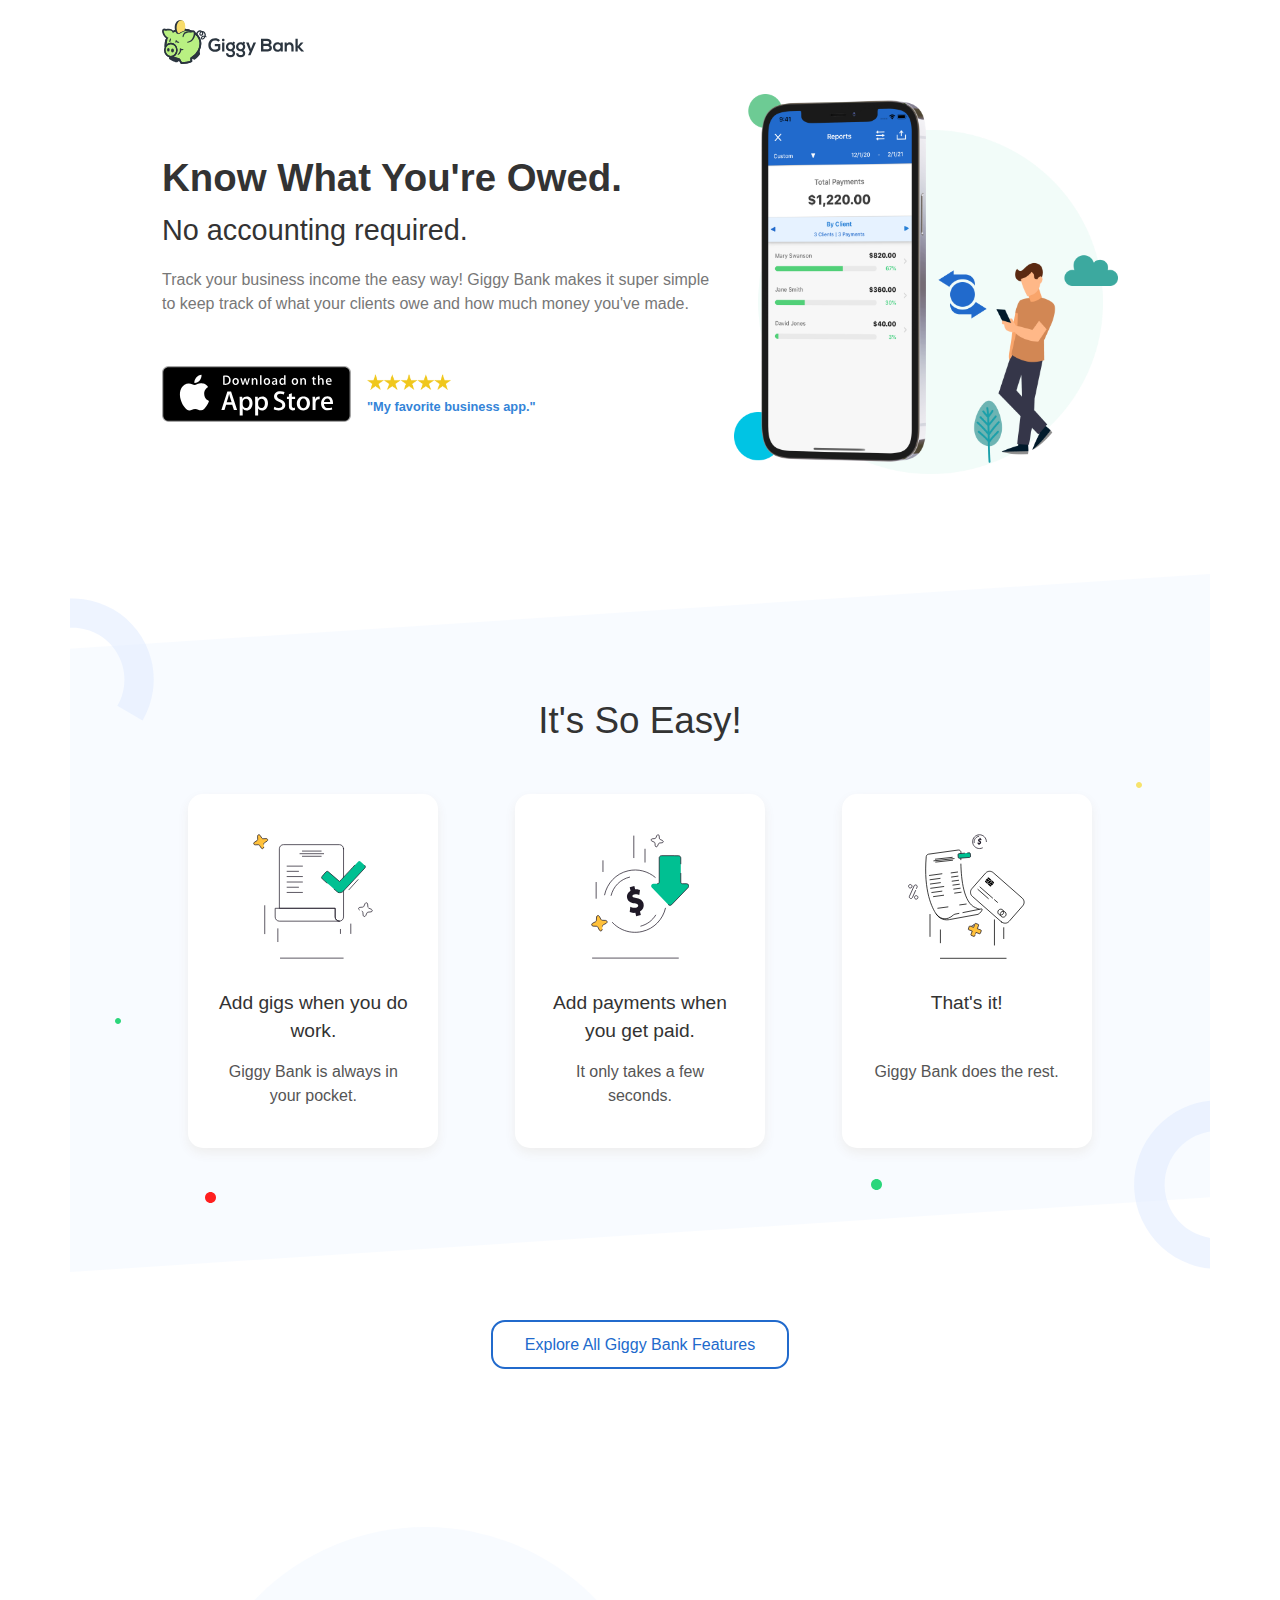
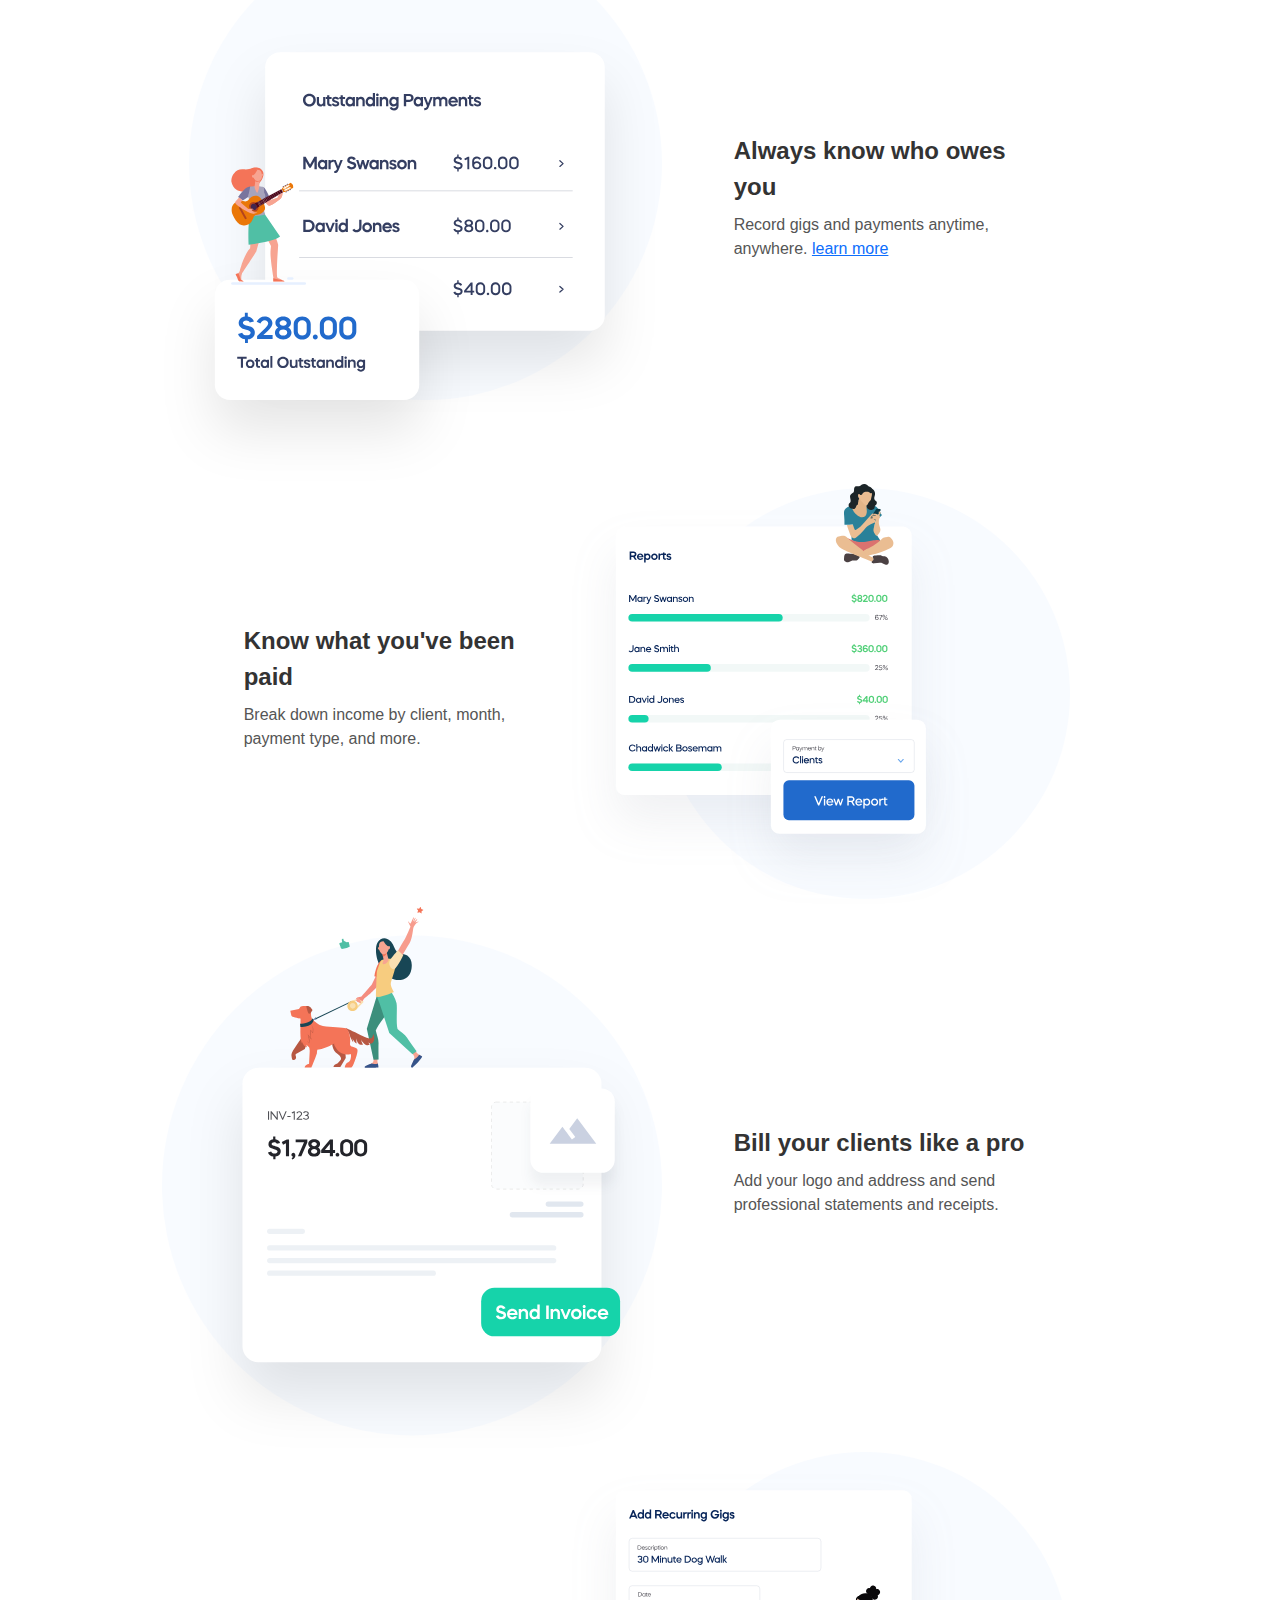
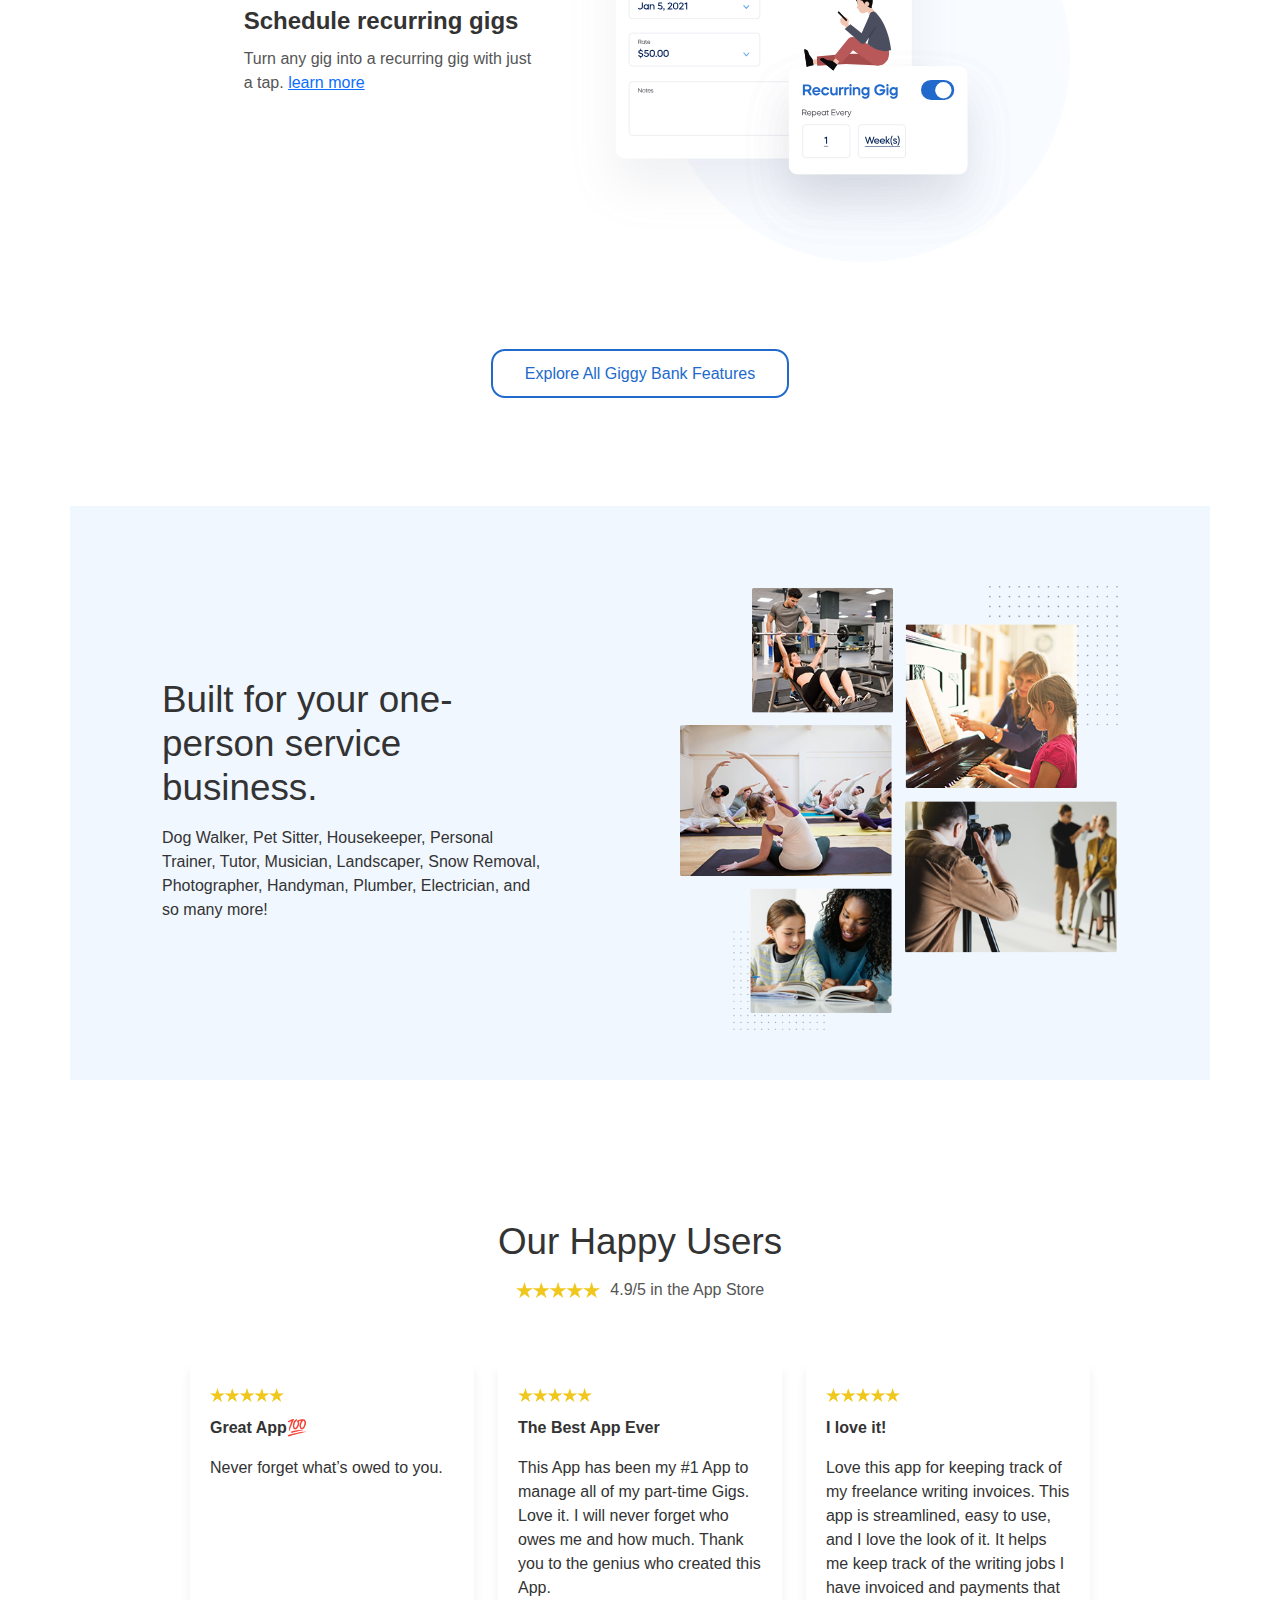
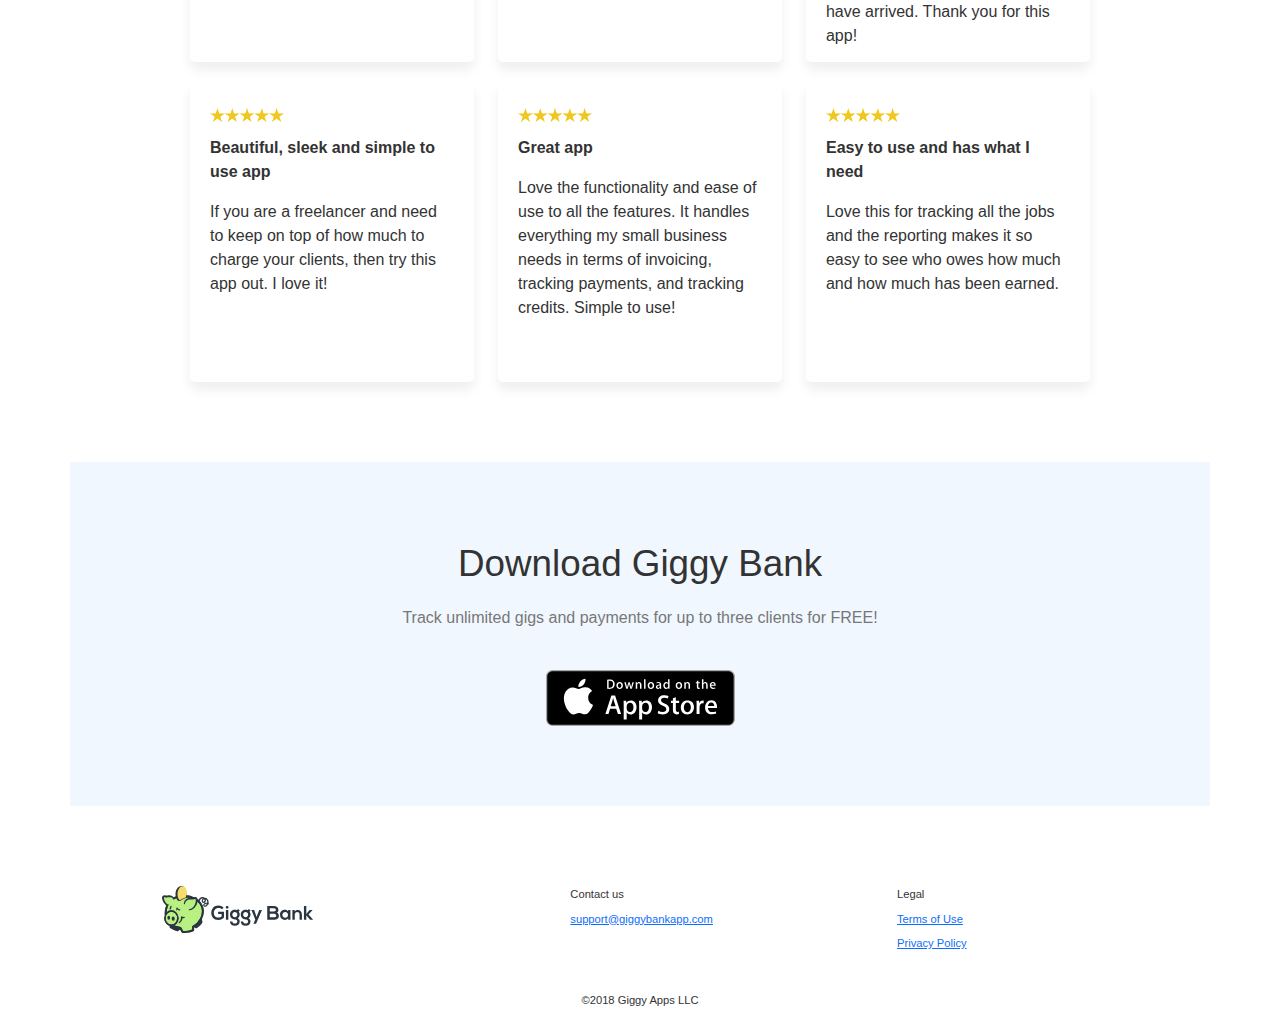
==== commit fc370b45: "Update copy "up to three clients" instead of "ten" throughout" ====
--- a/index.html
+++ b/index.html
@@ -1,4 +1,4 @@
-<!doctype html>
+<!DOCTYPE html>
 <html lang="en">
 
 <head>
@@ -56,7 +56,7 @@
 
 <body>
   <div class="container">
-    <div class="row headerSection" >
+    <div class="row headerSection chrome" >
       <div class="col-md-12">
         <a href="index.html" class="attributableLink chrome"><img src="/img/logo.svg" class="topLogo" alt="logo linking to home"/></a>
       </div>
@@ -457,13 +457,13 @@
 
 <div class="row downloadSection">
   <div class="col-12"><h2>Download Giggy Bank</h2></div>
-  <div class="col-12"><p>Track unlimited gigs and payments for up to ten clients for FREE!</p></div>
+  <div class="col-12"><p>Track unlimited gigs and payments for up to three clients for FREE!</p></div>
   <div class="col-12"><a class="appStoreButton large" onclick="handleAppStoreButtonClicks(event)"></a></div>
 </div>
 
  
 
-    <div class="row footerSection">
+    <div class="row footerSection chrome">
       <div class="col-md-5"><img src="/img/logo.svg" height="47px" alt=""/></div>
       <div class="col-md-3">
         <p>Contact us</p>
@@ -478,7 +478,7 @@
     </div>
   </div>
 
-  <p class="copyright">&copy;2018 Giggy Apps LLC</p>
+  <p class="copyright chrome">&copy;2018 Giggy Apps LLC</p>
 
   <script>
     var attributableLinks = document.querySelectorAll('.attributableLink');
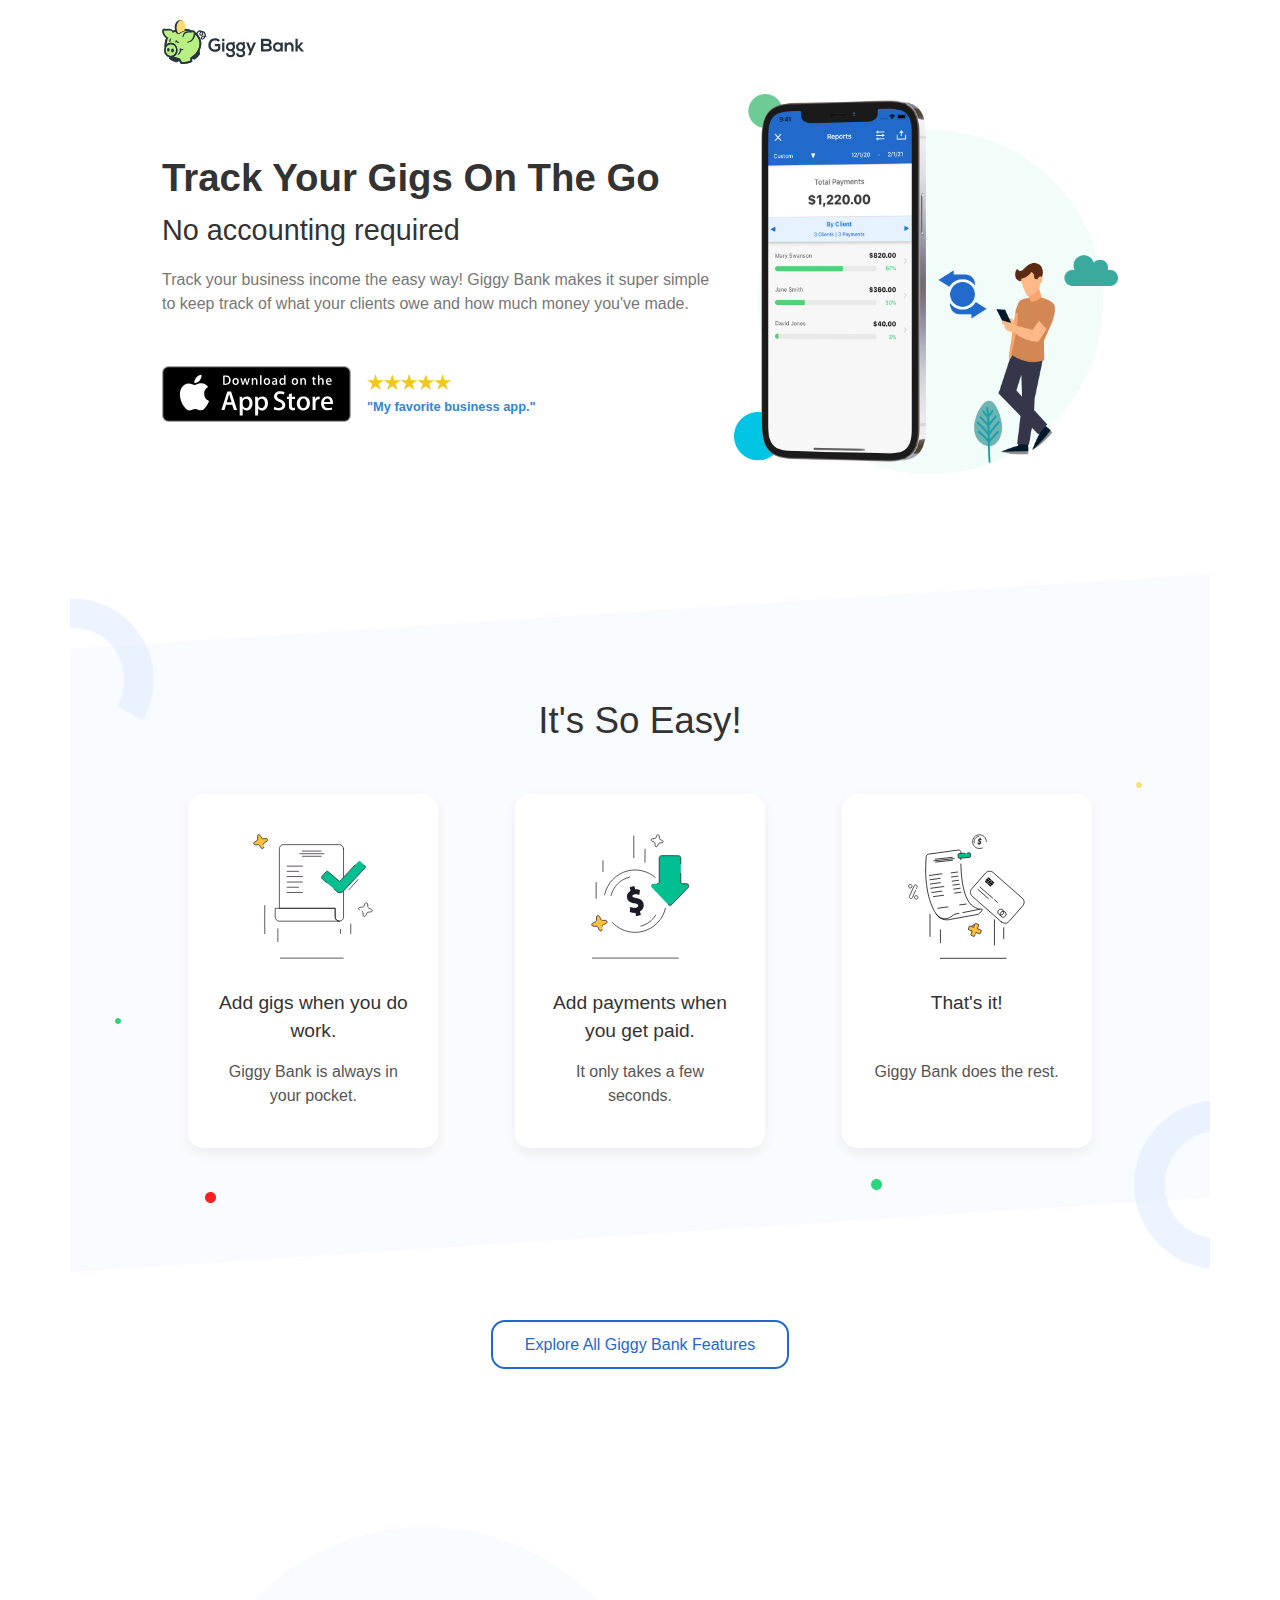
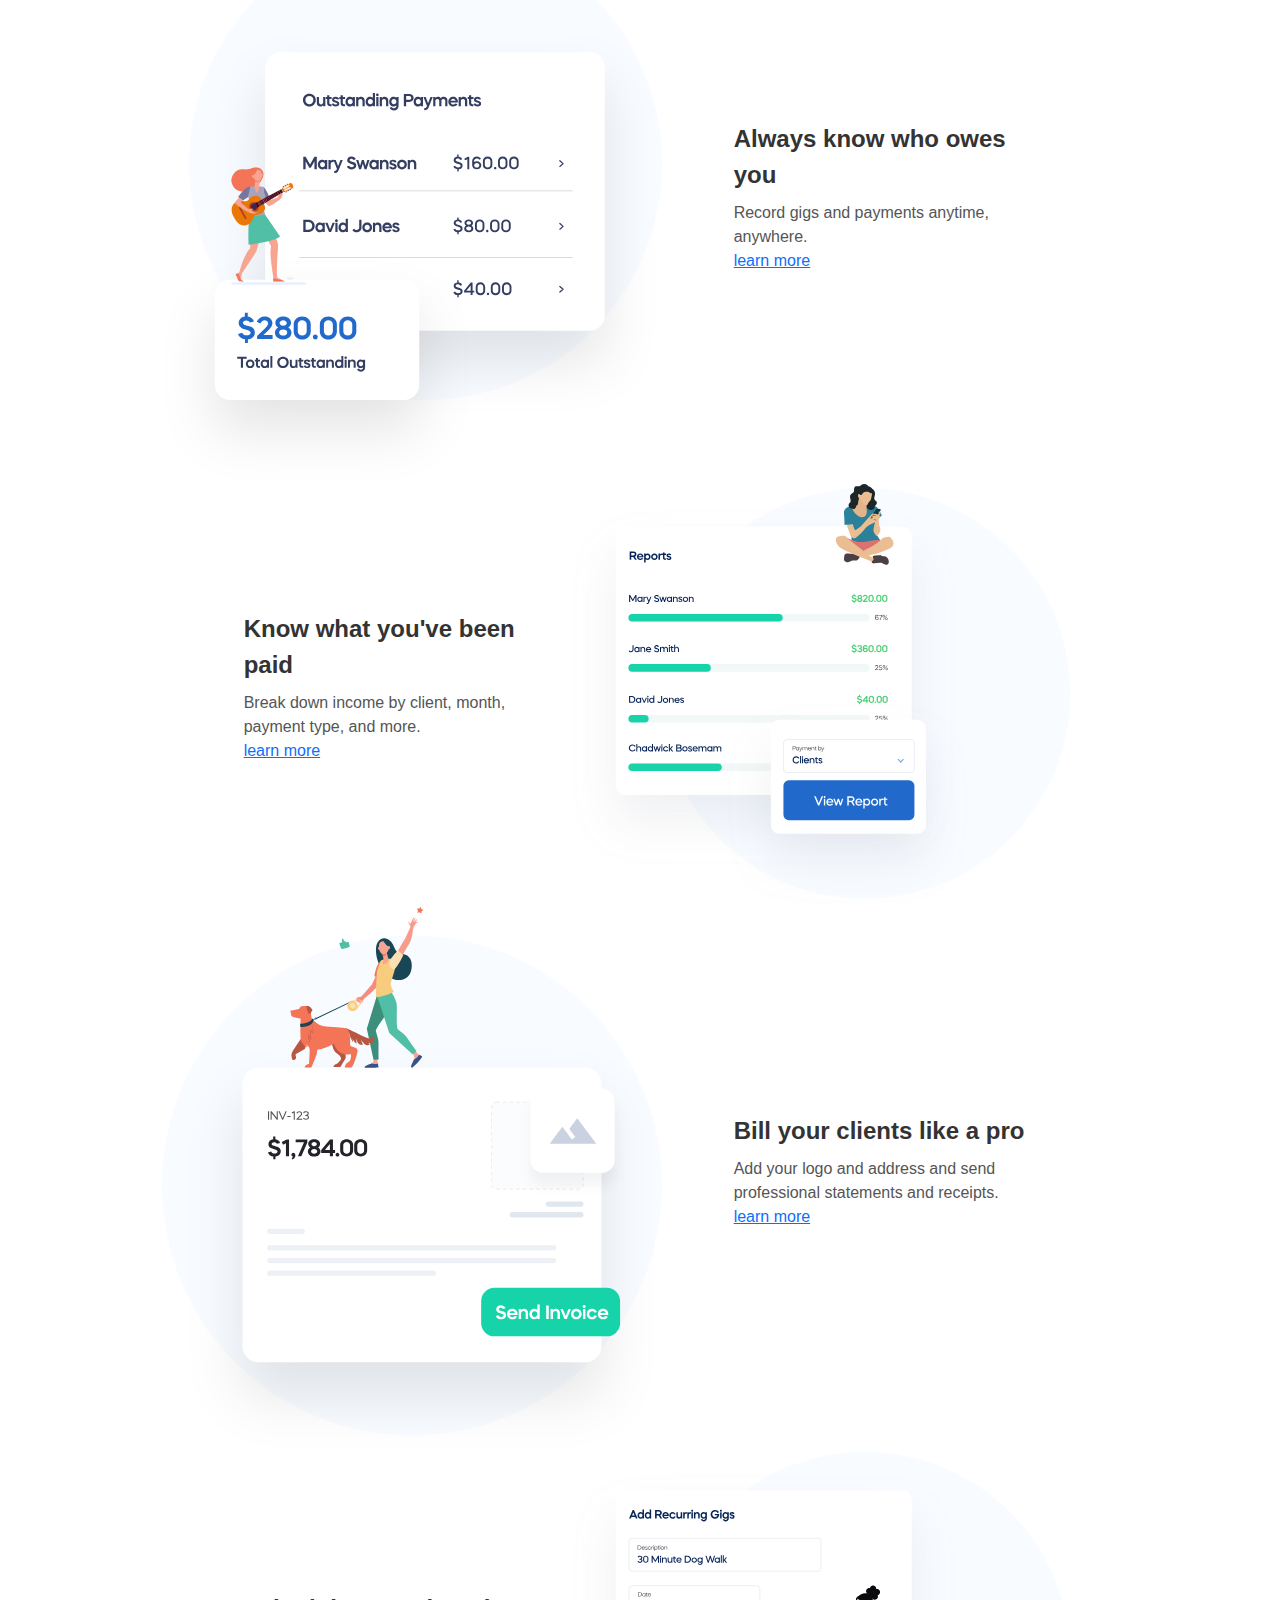
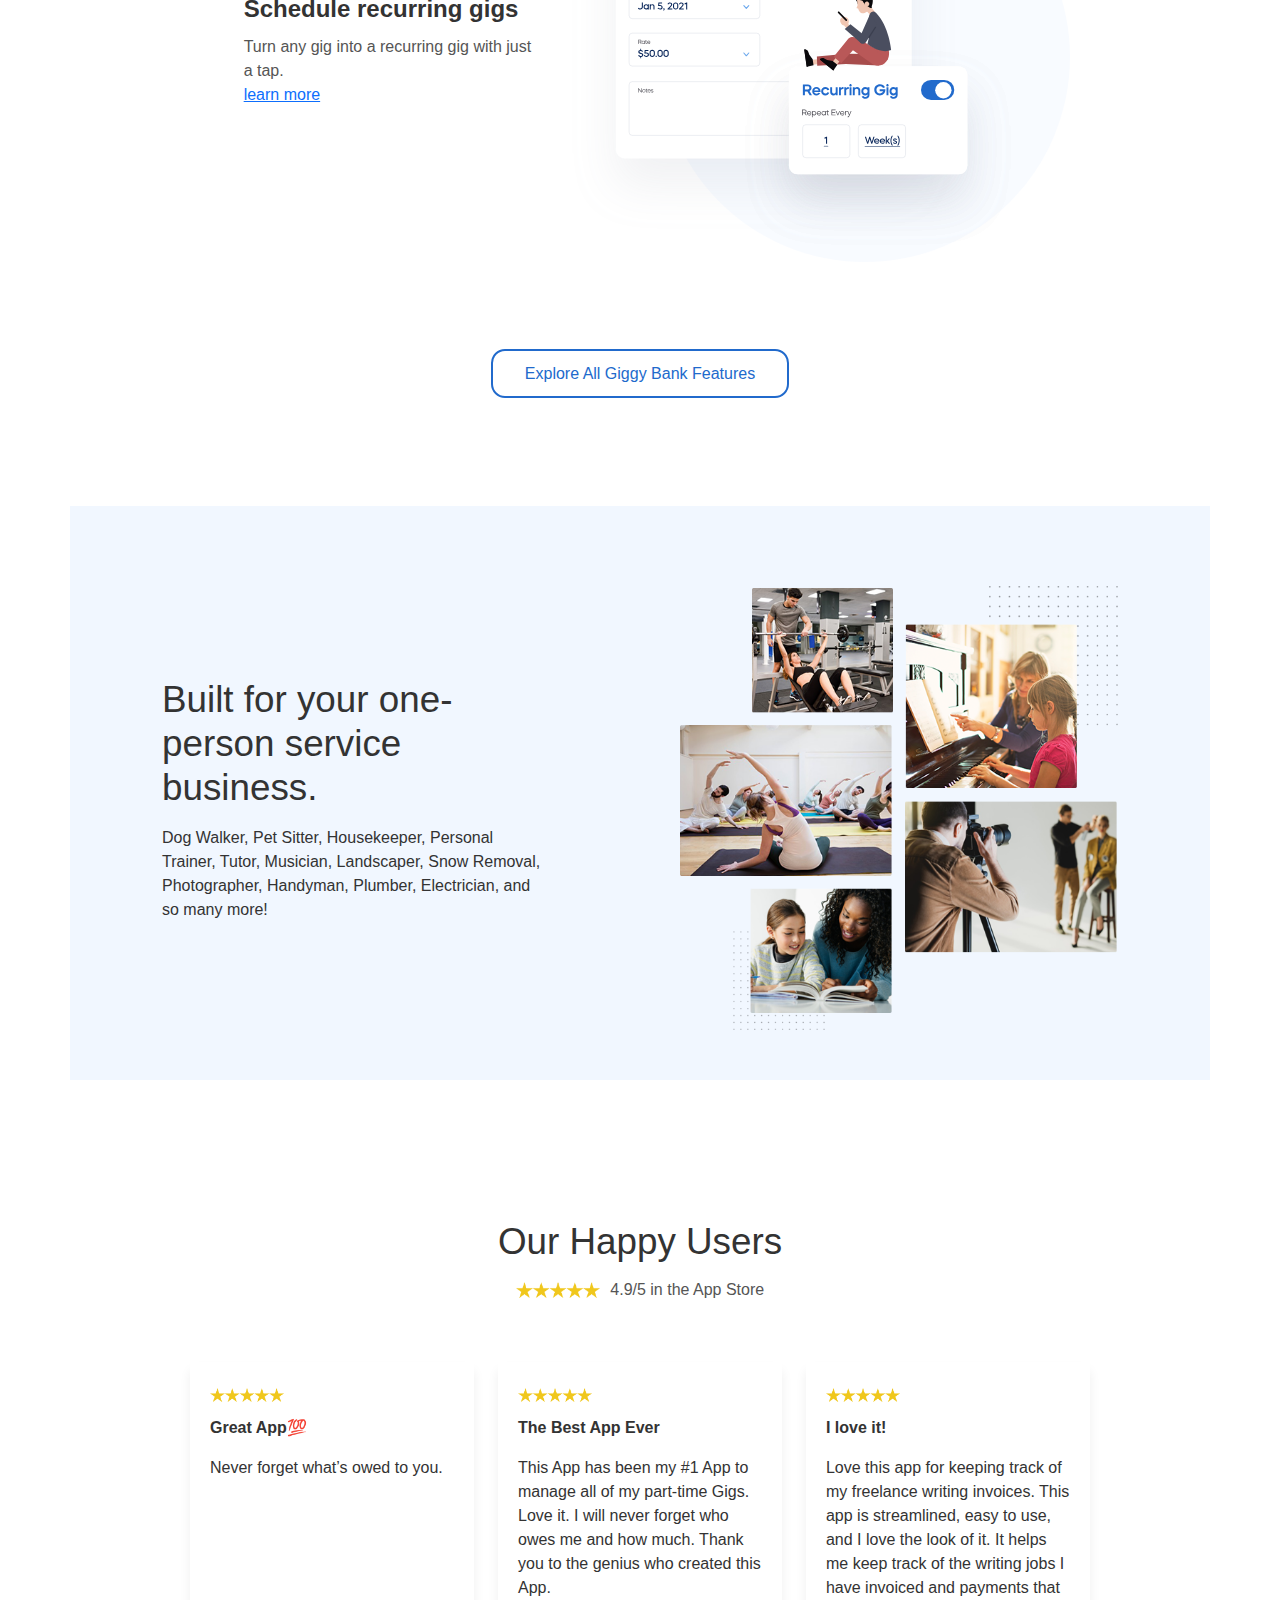
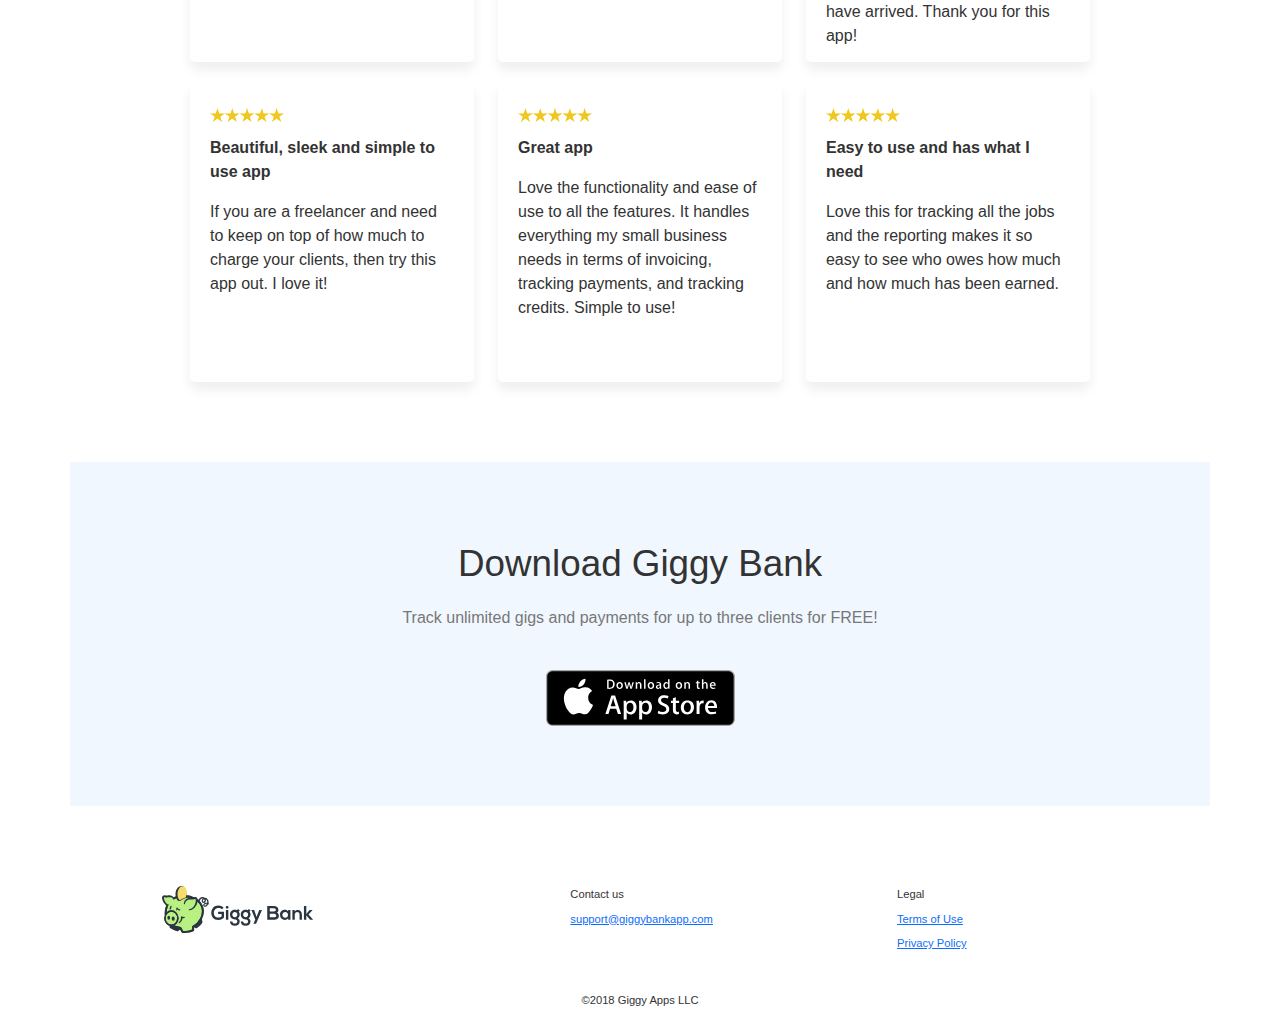
==== commit 6e28f33d: "Add statements/receipts page. Add reporting page. Update images for size/shadow consistency. Update " ====
--- a/index.html
+++ b/index.html
@@ -64,8 +64,8 @@
 
     <div class="row heroRow align-items-center">
   <div class="col-md-7 heroTextContent">
-    <h1>Know What You're Owed.</h1>
-    <p class="subheading">No accounting required.</p>
+    <h1>Track Your Gigs On The Go</h1>
+    <p class="subheading">No accounting required</p>
     <p class="heroSubtext">Track your business income the easy way! Giggy Bank makes it super simple to keep track of what your clients owe and how much money you've made.</p>
     <div class="heroButtonAndRating">
       <div>
@@ -344,7 +344,7 @@
         </div>
         <div class="col-4">
             <p class="featureTitle">Always know who owes you</p>
-            <p class="featureText">Record gigs and payments anytime, anywhere.&nbsp;<a href="track.html" class="attributableLink">learn more</a></p></p>
+            <p class="featureText">Record gigs and payments anytime, anywhere.<br><a href="track.html" class="attributableLink">learn more</a></p></p>
         </div>
         <div class="col-1"></div>
     </div>
@@ -352,7 +352,7 @@
         <div class="col-1"></div>
         <div class="col-4">
             <p class="featureTitle">Know what you've been paid</p>
-            <p class="featureText">Break down income by client, month, payment type, and more.</p>
+            <p class="featureText">Break down income by client, month, payment type, and more.<br><a href="report.html" class="attributableLink">learn more</a></p>
         </div>
         <div class="col-7">
             <!-- <img src="img/inline_svg/feature_reports.svg" class="featureImage" /> --> <!-- base 64 encoded to avoid visual artifacts-->
@@ -365,7 +365,7 @@
         </div>
         <div class="col-4">
             <p class="featureTitle">Bill your clients like a pro</p>
-            <p class="featureText">Add your logo and address and send professional statements and receipts.</p>
+            <p class="featureText">Add your logo and address and send professional statements and receipts.<br><a href="statementsreceipts.html" class="attributableLink">learn more</a></p>
         </div>
         <div class="col-1"></div>
     </div>
@@ -373,7 +373,7 @@
         <div class="col-1"></div>
         <div class="col-4">
             <p class="featureTitle">Schedule recurring gigs</p>
-            <p class="featureText">Turn any gig into a recurring gig with just a tap.&nbsp;<a href="recurring.html" class="attributableLink">learn more</a></p>
+            <p class="featureText">Turn any gig into a recurring gig with just a tap.<br><a href="recurring.html" class="attributableLink">learn more</a></p>
         </div>
         <div class="col-7">
             <!-- <img src="img/inline_svg/feature_recurring.svg" class="featureImage" /> --> <!-- base 64 encoded to avoid visual artifacts-->
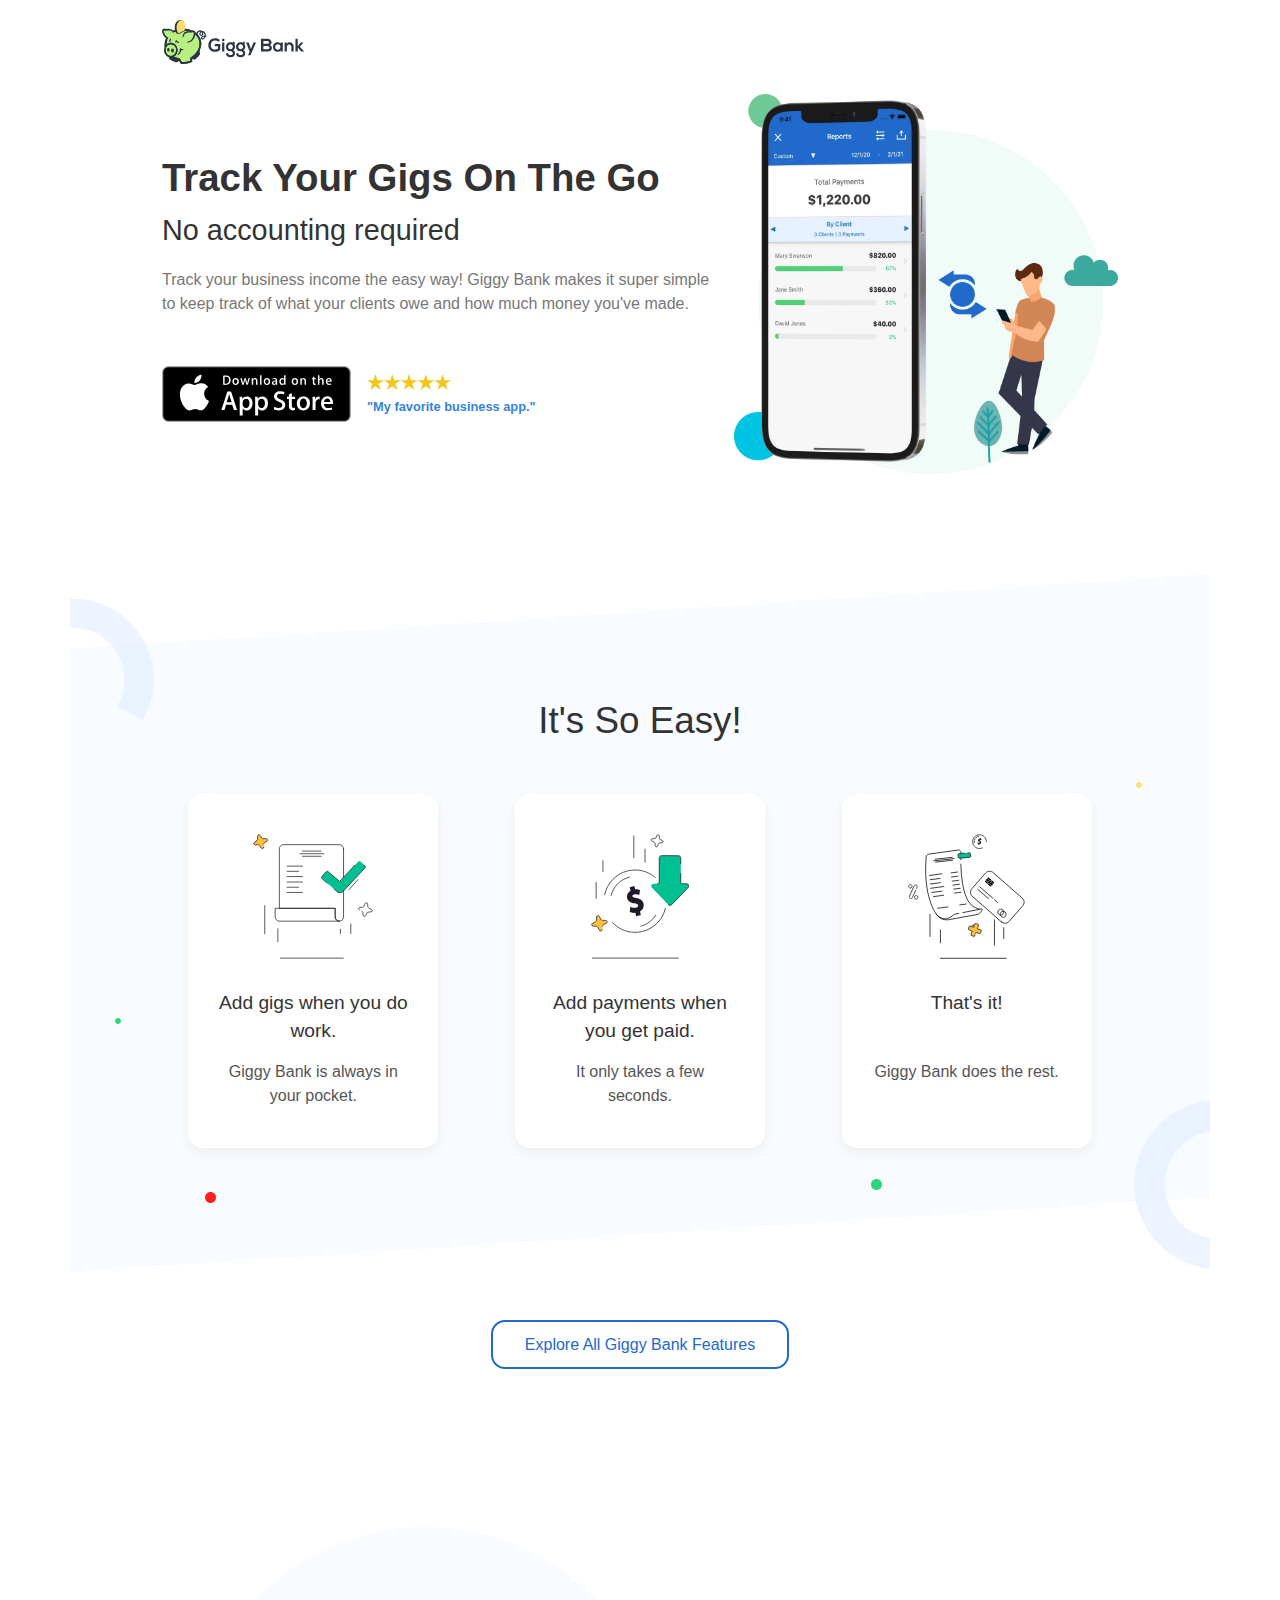
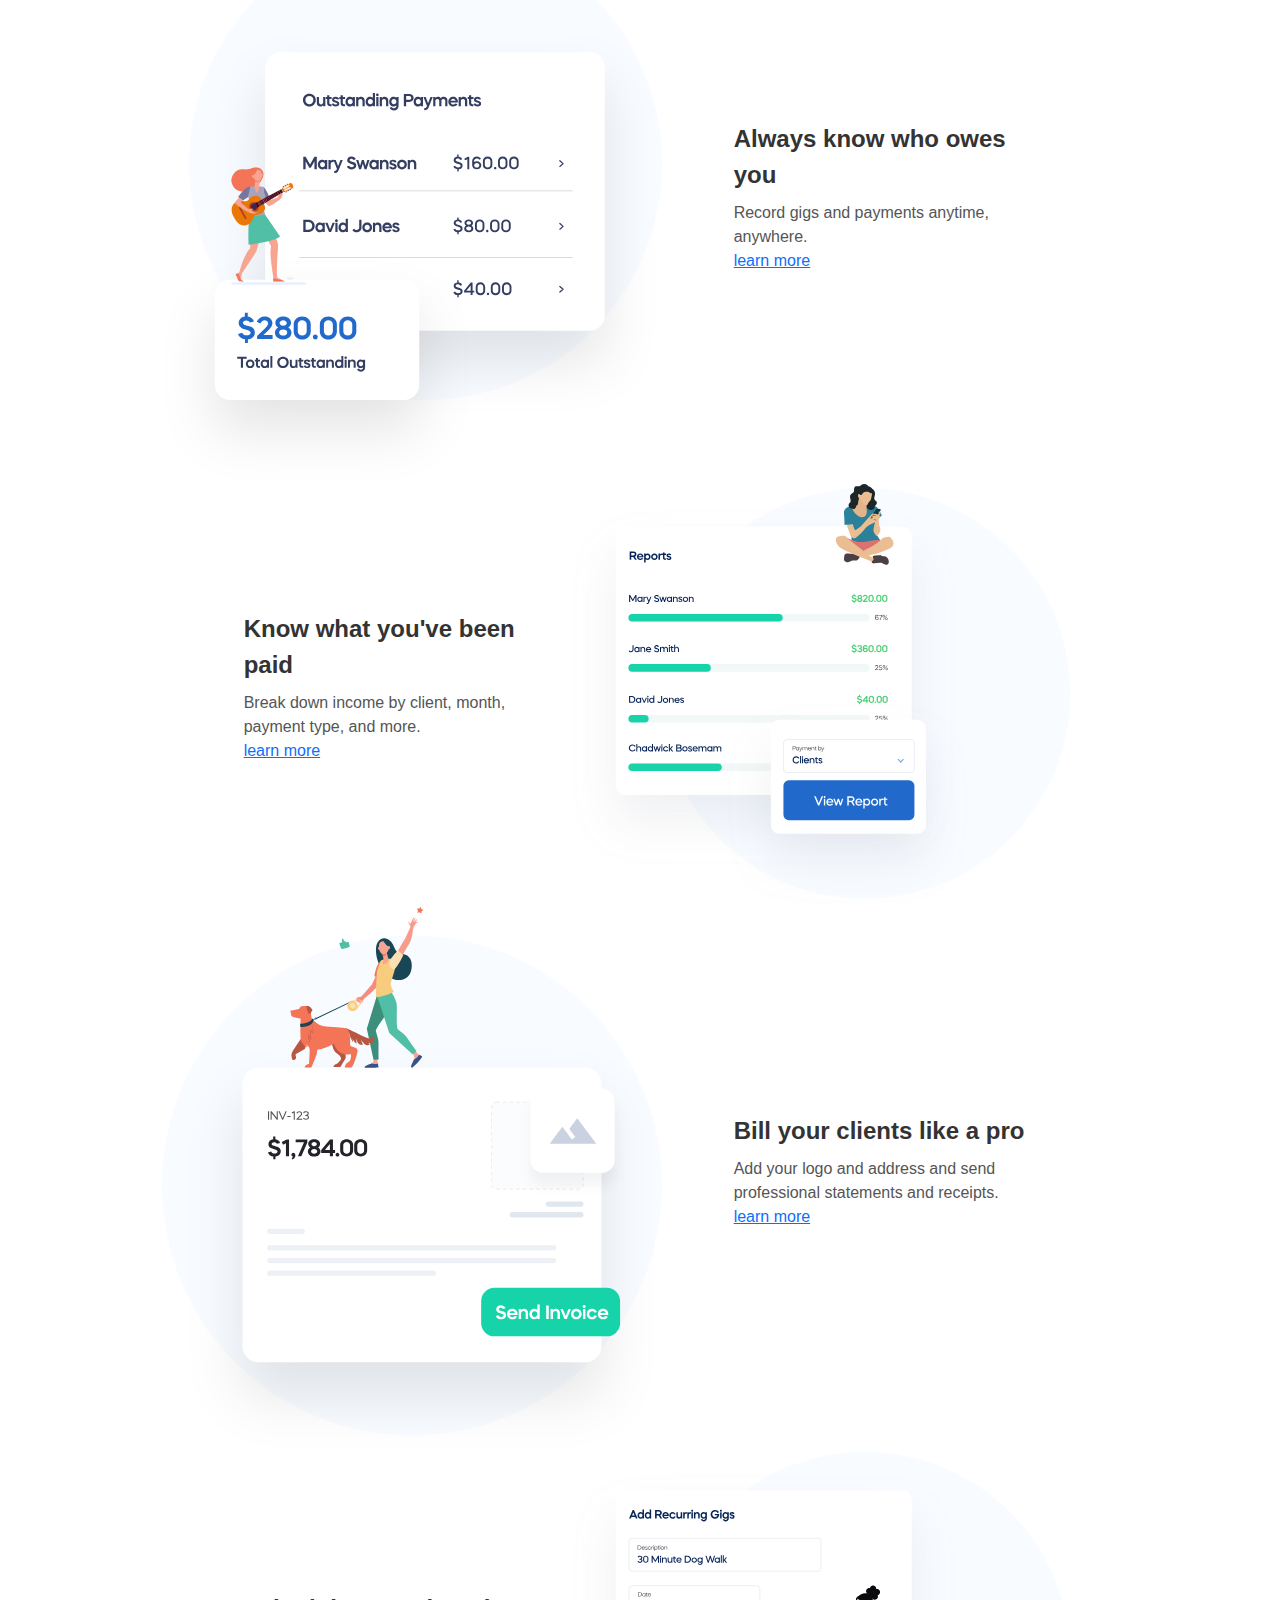
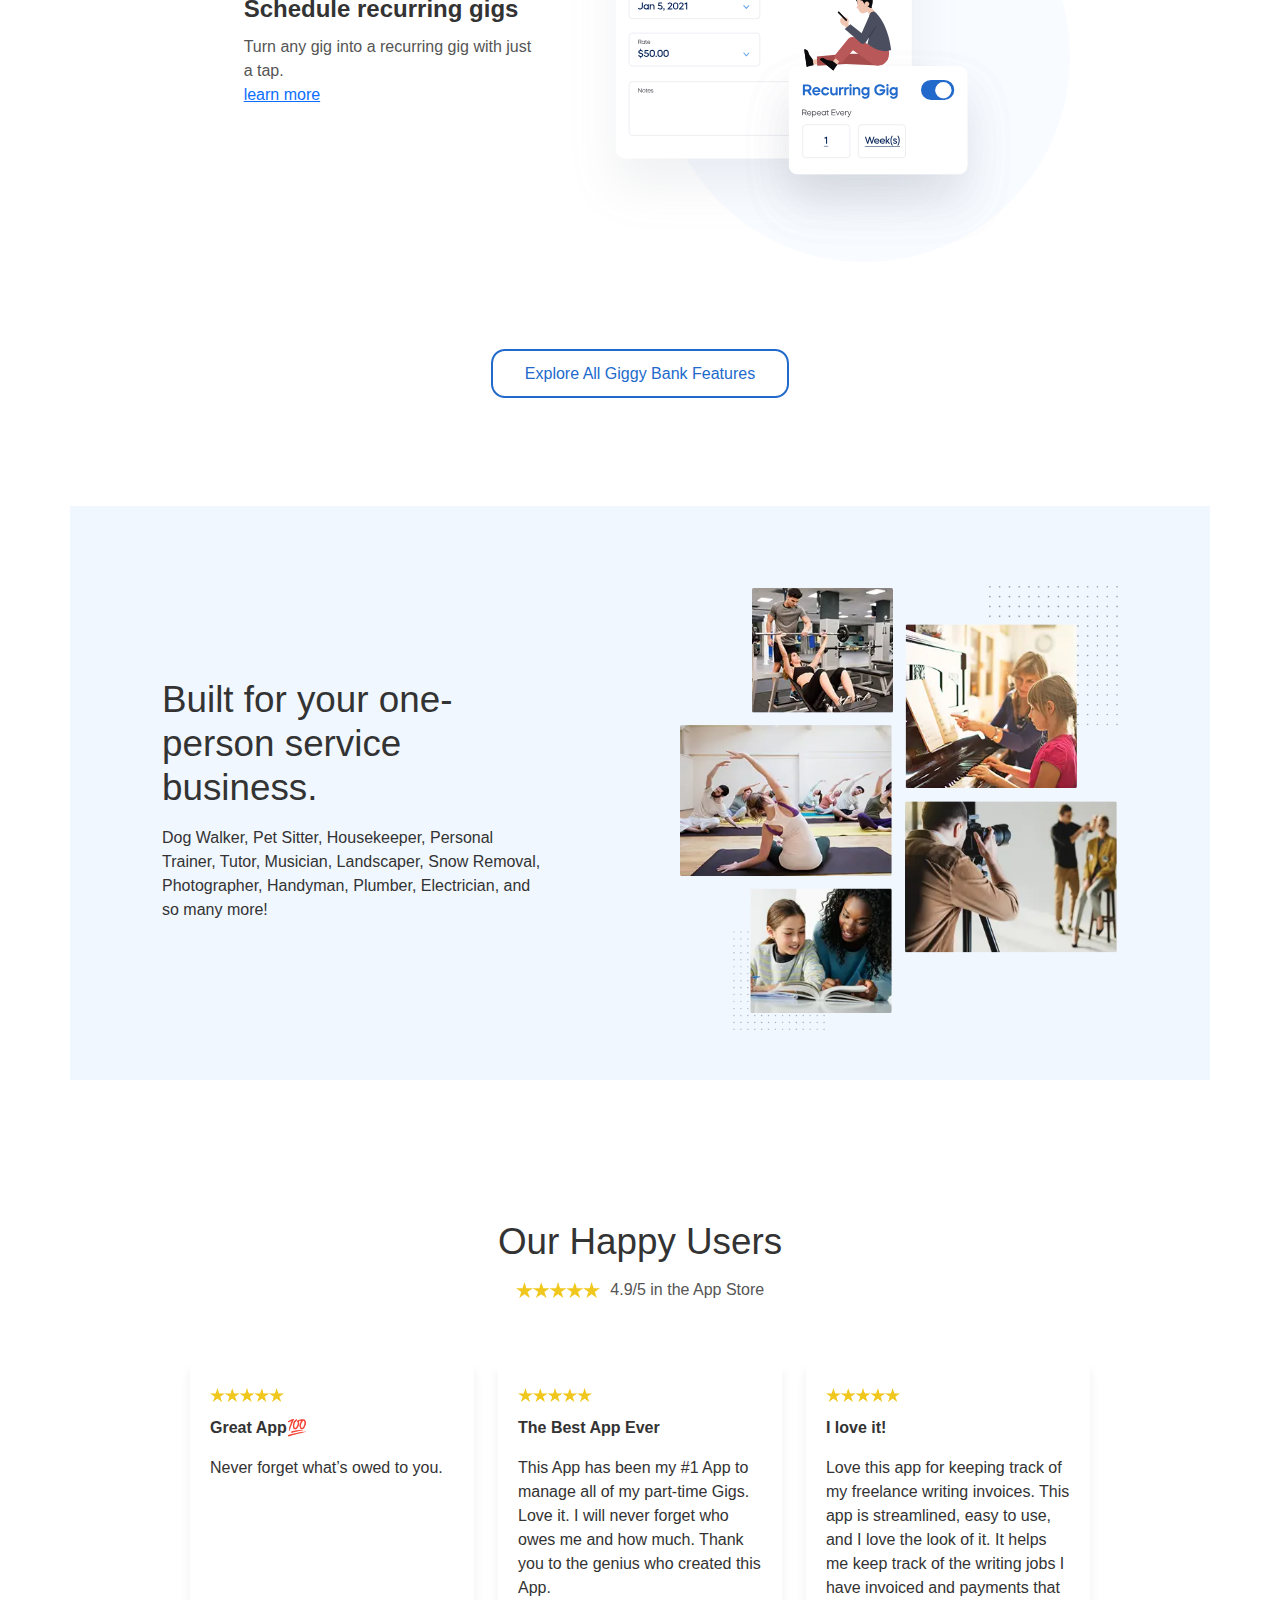
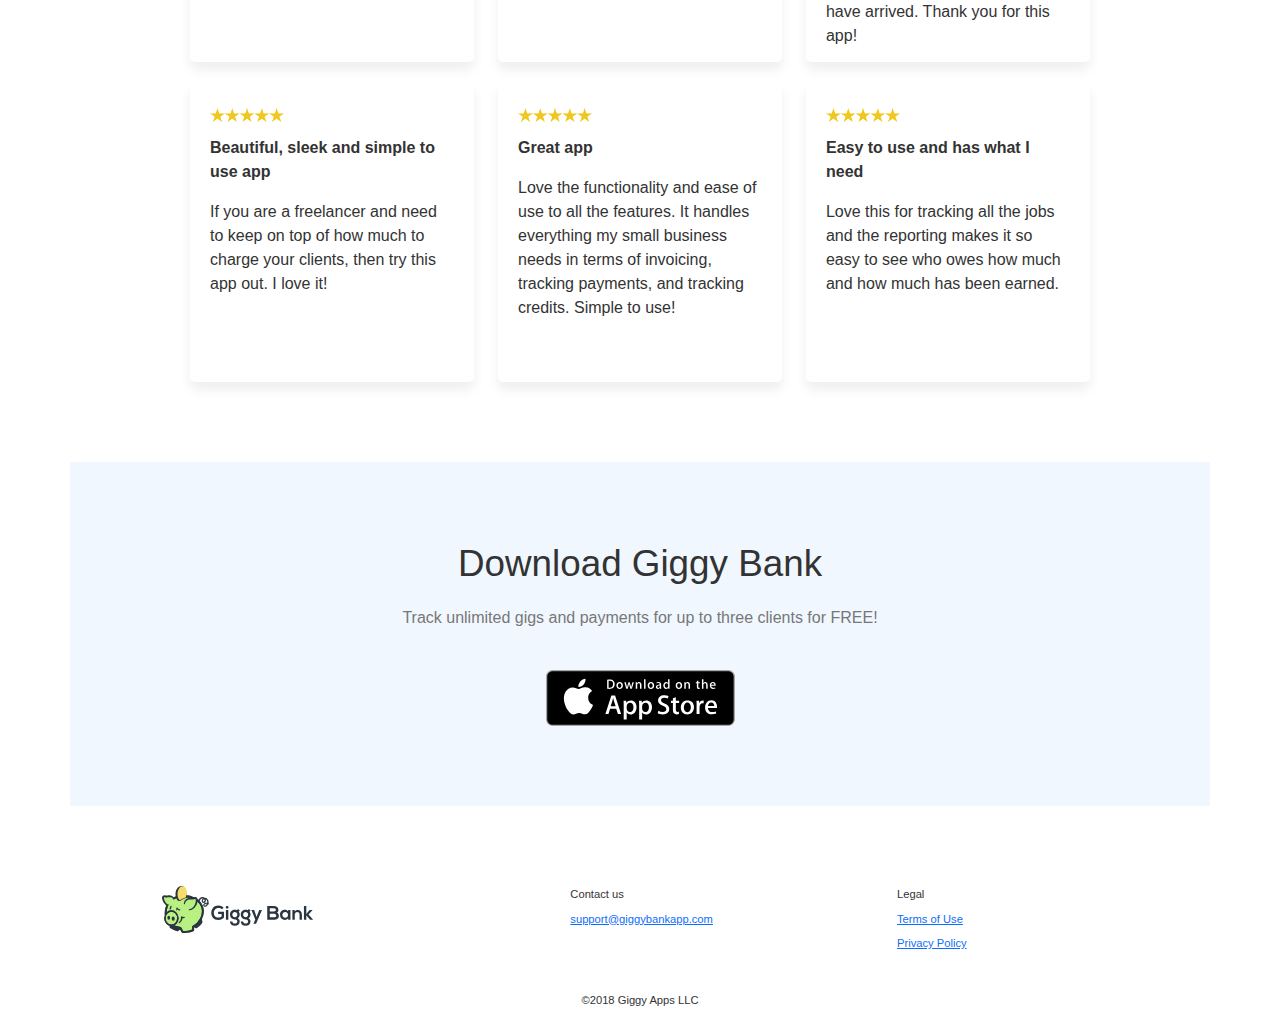
==== commit 1251f874: "use webp images throughout, fix statementreceipt page cid, add noindex to support and legal pages" ====
--- a/index.html
+++ b/index.html
@@ -72,7 +72,7 @@
         <a class="appStoreButton large" onclick="handleAppStoreButtonClicks(event)"></a>
       </div>
       <div class="heroStarsAndQuote" style="margin-left: 16px;">
-        <img src="img/stars.png" height="16px" style="margin-bottom: 7px;"/>
+        <img src="img/stars.png" alt="app store stars" height="16px" style="margin-bottom: 7px;"/>
         <p class="heroQuote">"My favorite business app."</p>
       </div>
     </div>
@@ -81,13 +81,13 @@
       <a class="appStoreButton large" onclick="handleAppStoreButtonClicks(event)" style="margin-left: auto; margin-right: auto;"></a>
 
       <div style="text-align: center; margin-top: 20px;">
-        <img src="img/stars.png" height="16px" style="margin-bottom: 7px;"/>
+        <img src="img/stars.png" alt="app store stars" height="16px" style="margin-bottom: 7px;"/>
         <p class="heroQuote">"My favorite business app."</p>
       </div>
     </div>
   </div>
   <div class="col-md-5">
-    <img src="img/hero.png" class="heroImage" />
+    <img src="img/hero.webp" alt="hero" class="heroImage" />
   </div>
 </div>
 
@@ -390,19 +390,19 @@
       <p>Dog Walker, Pet Sitter, Housekeeper, Personal Trainer, Tutor, Musician, Landscaper, Snow Removal, Photographer, Handyman, Plumber, Electrician, and so many more!</p>
   </div>
   <div class="col-md-7" class="jobPhotoContainer">
-    <img src="img/industries.png" class="industriesPhoto" />
+    <img src="img/industries.webp" alt="professions" class="industriesPhoto" />
   </div>
 </div>
 
 
 <div class="row reviewSection">
   <div class="col-12"><h2 class="leadingSectionTitle text-center" style="margin-bottom: 14px;">Our Happy Users</h2>
-    <div class="appStoreStarRating"><img src="img/stars.png" class="starImage large" style="margin-right: 10px;"/>4.9/5 in the App Store</div>
+    <div class="appStoreStarRating"><img src="img/stars.png" alt="app store stars" class="starImage large" style="margin-right: 10px;"/>4.9/5 in the App Store</div>
   </div>
   <div class="col-md-6 col-lg-4">
     <div class="reviewContainer">
       <div class="reviewContainerPadding">
-        <div><img src="img/stars.png" class="starImage"/></div>
+        <div><img src="img/stars.png" alt="app store stars" class="starImage"/></div>
         <p class="reviewTitle">Great App💯</p>
         <p class="reviewBody">Never forget what’s owed to you.</p>
       </div>
@@ -411,7 +411,7 @@
   <div class="col-md-6 col-lg-4">
     <div class="reviewContainer">
       <div class="reviewContainerPadding">
-        <div><img src="img/stars.png" class="starImage"/></div>
+        <div><img src="img/stars.png" alt="app store stars" class="starImage"/></div>
         <p class="reviewTitle">The Best App Ever</p>
         <p class="reviewBody">This App has been my #1 App to manage all of my part-time Gigs. Love it. I will never forget who owes me and how much. Thank you to the genius who created this App.</p>
       </div>
@@ -420,7 +420,7 @@
   <div class="col-md-6 col-lg-4 mobile-hidden">
     <div class="reviewContainer">
       <div class="reviewContainerPadding">
-        <div><img src="img/stars.png" class="starImage"/></div>
+        <div><img src="img/stars.png" alt="app store stars" class="starImage"/></div>
         <p class="reviewTitle">I love it!</p>
         <p class="reviewBody">Love this app for keeping track of my freelance writing invoices. This app is streamlined, easy to use, and I love the look of it. It helps me keep track of the writing jobs I have invoiced and payments that have arrived. Thank you for this app!</p>
       </div>
@@ -438,7 +438,7 @@
   <div class="col-md-6 col-lg-4 mobile-hidden">
     <div class="reviewContainer">
       <div class="reviewContainerPadding">
-        <div><img src="img/stars.png" class="starImage"/></div>
+        <div><img src="img/stars.png" alt="app store stars" class="starImage"/></div>
         <p class="reviewTitle">Great app</p>
         <p class="reviewBody">Love the functionality and ease of use to all the features. It handles everything my small business needs in terms of invoicing, tracking payments, and tracking credits. Simple to use!</p>
       </div>
@@ -447,7 +447,7 @@
   <div class="col-md-6 col-lg-4 mobile-hidden">
     <div class="reviewContainer">
     <div class="reviewContainerPadding">
-      <div><img src="img/stars.png" class="starImage"/></div>
+      <div><img src="img/stars.png" alt="app store stars" class="starImage"/></div>
       <p class="reviewTitle">Easy to use and has what I need</p>
       <p class="reviewBody">Love this for tracking all the jobs and the reporting makes it so easy to see who owes how much and how much has been earned.</p>
     </div>
